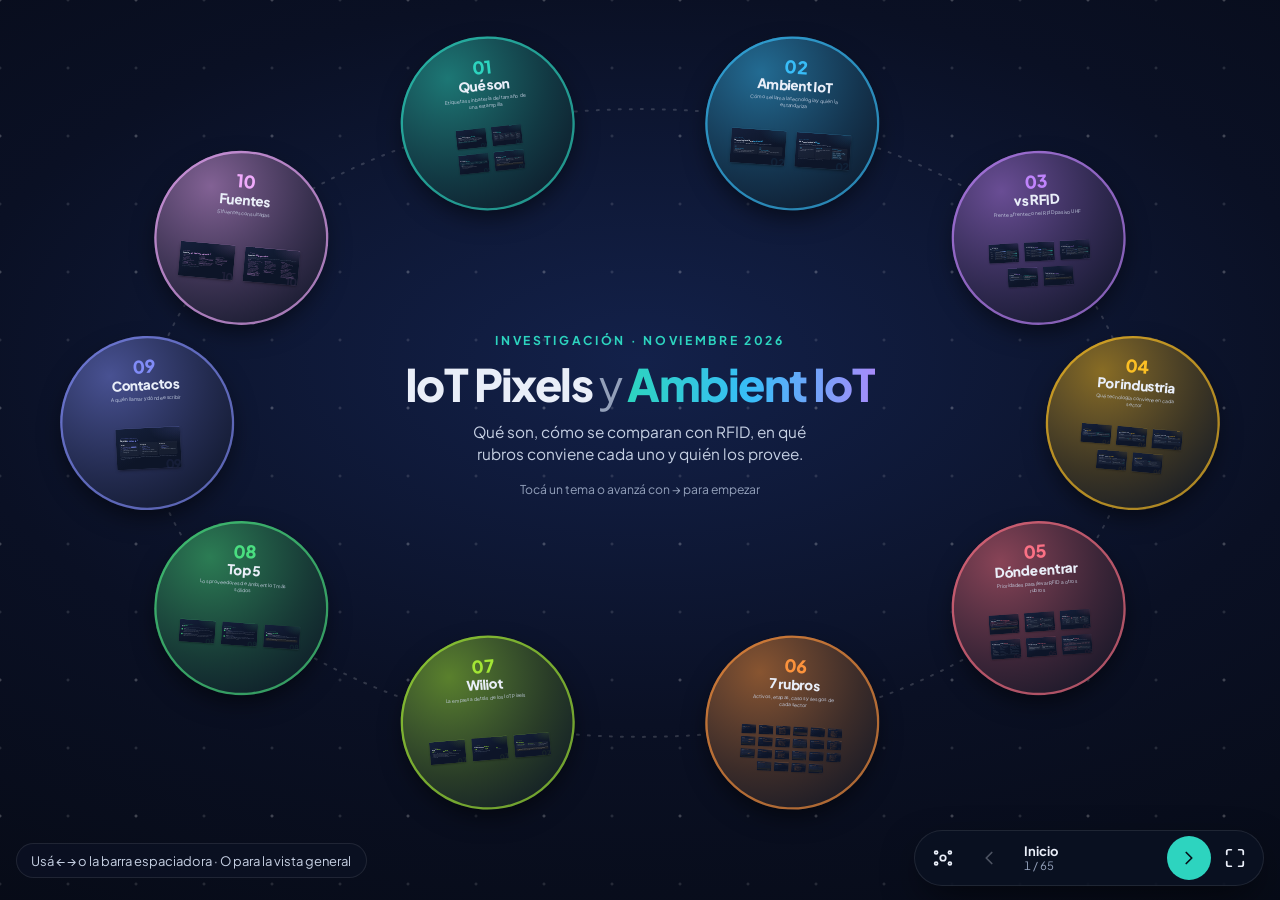
==== index.html @ c9adce84 "Agrega las etapas de seguimiento por activo de cada rubro Una diapositiva explica la idea de cadena " ====
<!doctype html>
<html lang="es">
<head>
<meta charset="utf-8">
<meta name="viewport" content="width=device-width, initial-scale=1, viewport-fit=cover">
<title>IoT Pixels y Ambient IoT</title>
<meta name="description" content="Presentación: qué son los IoT Pixels, comparación con RFID, oportunidades de RFID por rubro, proveedores de Ambient IoT y contactos.">
<meta name="theme-color" content="#070b16">
<link rel="preconnect" href="https://fonts.googleapis.com">
<link rel="preconnect" href="https://fonts.gstatic.com" crossorigin>
<link href="https://fonts.googleapis.com/css2?family=Plus+Jakarta+Sans:wght@400;500;600;700;800&display=swap" rel="stylesheet">
<style>
  :root {
    --bg: #070b16; --ink: #e9eef8; --soft: #c6d0e3; --muted: #93a0ba; --line: rgb(255 255 255 / .09);
    --card: #0d1528; --card2: #15203b;
    --rfid: #7aa7ff; --pixel: #2dd4bf; --mix: #fbbf24;
    --c: #2dd4bf;
    --pad: clamp(10px, 2.4vmin, 30px);
    --barH: 56px;
    --padB: calc(var(--pad) + var(--barH) + 12px + env(safe-area-inset-bottom));
  }
  .s1 { --c: #2dd4bf; } .s2 { --c: #38bdf8; } .s3 { --c: #c084fc; } .s4 { --c: #fbbf24; } .s5 { --c: #fb7185; }
  .s6 { --c: #fb923c; } .s7 { --c: #a3e635; } .s8 { --c: #4ade80; } .s9 { --c: #818cf8; } .s10 { --c: #f0abfc; }

  * { box-sizing: border-box; }
  html, body { margin: 0; height: 100%; overflow: hidden; -webkit-text-size-adjust: 100%; -webkit-tap-highlight-color: transparent; }
  body { color: var(--ink); background: radial-gradient(120% 90% at 50% 40%, #13214a 0%, #0a1024 45%, #05080f 100%) var(--bg);
    font-family: "Plus Jakarta Sans", system-ui, -apple-system, "Segoe UI", Roboto, sans-serif; }
  button { font: inherit; color: inherit; }
  a { color: var(--c); text-underline-offset: .18em; }
  strong { color: #fff; font-weight: 700; }

  /* ---------- Lienzo ---------- */
  #stage { position: fixed; inset: 0; overflow: hidden; touch-action: pan-y; }
  #grid { position: absolute; left: 50%; top: 50%; width: var(--G); height: var(--G); pointer-events: none;
    --a1: 0; --a2: .12; --a3: .12;
    background-image:
      radial-gradient(circle, rgb(255 255 255 / var(--a1)) 1.2px, transparent 1.8px),
      radial-gradient(circle, rgb(255 255 255 / var(--a2)) 1.2px, transparent 1.8px),
      radial-gradient(circle, rgb(255 255 255 / var(--a3)) 1.2px, transparent 1.8px); }
  #world { position: absolute; left: 0; top: 0; width: 0; height: 0; transform-origin: 0 0; }
  .frame { position: absolute; left: 0; top: 0; width: var(--W); height: var(--H); transform-origin: 50% 50%; }

  /* ---------- Vista general ---------- */
  .ov { pointer-events: none; }
  .route { position: absolute; inset: 0; width: 100%; height: 100%; overflow: visible; }
  .route path { fill: none; stroke: rgb(255 255 255 / .16); stroke-width: 2; stroke-dasharray: 2 9; stroke-linecap: round; }
  .ov-title { position: absolute; left: 50%; top: 46%; transform: translate(-50%, -50%); width: min(50vw, 860px); text-align: center; }
  .eyebrow { margin: 0; font-size: clamp(11px, .95vw, 15px); font-weight: 700; letter-spacing: .22em; text-transform: uppercase; color: var(--pixel); }
  .ov h1 { margin: .28em 0 .32em; font-size: clamp(30px, 3.5vw, 78px); line-height: 1.02; letter-spacing: -.035em; font-weight: 800; text-wrap: balance; }
  .ov h1 .y { font-weight: 400; color: var(--muted); }
  .ov h1 .g { background: linear-gradient(90deg, #2dd4bf, #38bdf8 50%, #a78bfa); -webkit-background-clip: text; background-clip: text; color: transparent; }
  .ov-sub { margin: 0 auto; max-width: 32em; font-size: clamp(14px, 1.2vw, 22px); line-height: 1.45; color: var(--soft); text-wrap: balance; }
  .ov-hint { margin: 1.3em 0 0; font-size: clamp(12px, .95vw, 16px); color: var(--muted); }
  .ov-hint.end { display: none; font-size: clamp(20px, 2.1vw, 38px); font-weight: 800; color: #fff; }
  body.at-end .ov-hint.start { display: none; }
  body.at-end .ov-hint.end { display: block; }
  .portrait .ov-title { top: calc(env(safe-area-inset-top) + 4.5vh); transform: translateX(-50%); width: calc(100% - 36px); }
  .portrait .ov h1 { font-size: clamp(30px, 9.6vw, 52px); }
  .portrait .ov-sub { font-size: clamp(13.5px, 3.7vw, 18px); }
  .portrait .ov-hint.start { display: none; }

  /* ---------- Círculos de sección ---------- */
  .sec { pointer-events: none; }
  .circle { pointer-events: auto; position: absolute; left: 50%; top: 50%; width: var(--D); height: var(--D); transform: translate(-50%, -50%);
    border: 0; border-radius: 50%; padding: 11cqmin 10cqmin 0; cursor: zoom-in; container-type: size;
    display: flex; flex-direction: column; align-items: center; text-align: center;
    background: radial-gradient(circle at 30% 22%, color-mix(in srgb, var(--c) 52%, #0b1224) 0%, color-mix(in srgb, var(--c) 20%, #0b1224) 55%, #0a1122 100%);
    box-shadow: inset 0 0 0 1.2cqmin color-mix(in srgb, var(--c) 65%, transparent), 0 5cqmin 14cqmin -3cqmin rgb(0 0 0 / .65);
    transition: filter .25s; }
  .circle:hover { filter: brightness(1.15); }
  .circle:focus-visible { outline: 1cqmin solid #fff; outline-offset: 1.5cqmin; }
  .sec.active .circle { cursor: default; filter: none; }
  .c-num { display: block; font-size: 13cqmin; font-weight: 800; line-height: 1; color: var(--c); }
  .c-title { display: block; margin-top: 2cqmin; font-size: 10cqmin; font-weight: 800; line-height: 1.05; letter-spacing: -.03em; }
  .c-sub { display: block; margin-top: 2.5cqmin; max-width: 66cqmin; font-size: 3.6cqmin; line-height: 1.35; color: var(--soft); }

  /* ---------- Diapositivas ---------- */
  .slide:not(.active) { cursor: zoom-in; }
  .card { position: absolute; inset: var(--pad) var(--pad) var(--padB); overflow: hidden;
    border-radius: clamp(18px, 2.6vmin, 34px); border: 1px solid var(--line);
    background:
      radial-gradient(70% 60% at 100% 0%, color-mix(in srgb, var(--c) 16%, transparent), transparent 70%),
      linear-gradient(155deg, var(--card2), var(--card) 60%);
    box-shadow: 0 30px 70px -30px rgb(0 0 0 / .75); }
  .card::before { content: ""; position: absolute; inset: 0 0 auto; height: 5px; background: var(--c); z-index: 2; }
  .card::after { content: attr(data-n); position: absolute; right: .04em; bottom: -.2em; z-index: 0; pointer-events: none;
    font-size: clamp(120px, 28vmin, 380px); font-weight: 800; line-height: 1; letter-spacing: -.05em; color: var(--c); opacity: .07; }
  .scroll { position: absolute; inset: 0; z-index: 1; overflow: hidden auto; overscroll-behavior: contain; display: flex; flex-direction: column;
    padding: clamp(24px, 5.2vmin, 68px) clamp(18px, 5.5vw, 90px);
    font-size: clamp(15px, calc(.55vw + .8vh + 4px), 24px); line-height: 1.5;
    scrollbar-width: thin; scrollbar-color: rgb(255 255 255 / .2) transparent; }
  .slide:not(.active) .scroll { overflow: hidden; }
  .in { margin: auto 0; width: 100%; max-width: 1280px; align-self: center; }
  .more { position: absolute; left: 50%; bottom: 14px; z-index: 3; transform: translate(-50%, 6px); pointer-events: none;
    padding: .5em 1em; border-radius: 999px; font-size: 12.5px; font-weight: 700; color: #071019; background: var(--c);
    box-shadow: 0 6px 20px rgb(0 0 0 / .5); opacity: 0; transition: opacity .3s, transform .3s; }
  .card.has-more .more { opacity: 1; transform: translate(-50%, 0); }

  .kicker { display: flex; align-items: center; gap: .6em; margin: 0 0 .8em; font-size: .76em; font-weight: 700; letter-spacing: .14em; text-transform: uppercase; color: var(--c); }
  .kicker::before { content: ""; width: 1.8em; height: 2px; background: currentColor; }
  h2 { margin: 0 0 .55em; font-size: clamp(26px, calc(1.9vw + 1.9vh), 64px); line-height: 1.08; letter-spacing: -.025em; font-weight: 800; text-wrap: balance; }
  h2 em { font-style: normal; color: var(--c); }
  h3 { margin: 0 0 .35em; font-size: 1.08em; line-height: 1.25; }
  p { margin: 0 0 .8em; }
  .lead { max-width: 44em; margin-bottom: 1.1em; font-size: 1.2em; line-height: 1.45; color: var(--soft); }
  .muted { color: var(--muted); font-size: .86em; }
  .gap { margin-top: 1.2em; }

  .chips { display: flex; flex-wrap: wrap; gap: .5em; margin: .4em 0 0; padding: 0; list-style: none; }
  .chips li { padding: .42em .95em; border-radius: 999px; font-size: .88em; font-weight: 600;
    background: color-mix(in srgb, var(--c) 13%, transparent); border: 1px solid color-mix(in srgb, var(--c) 35%, transparent); }

  .grid { display: grid; grid-template-columns: repeat(var(--cols, 2), minmax(0, 1fr)); gap: clamp(10px, 1.6vmin, 22px); }
  .box { padding: clamp(14px, 2.2vmin, 28px); border-radius: clamp(12px, 1.6vmin, 20px); background: rgb(255 255 255 / .04); border: 1px solid var(--line); }
  .box h3 { color: var(--c); }
  .box p:last-child, .box ul:last-child { margin-bottom: 0; }
  .ico { width: 1.25em; height: 1.25em; fill: none; stroke: currentColor; stroke-width: 1.9; stroke-linecap: round; stroke-linejoin: round; flex: none; }
  .badge { display: grid; place-items: center; width: 2.5em; height: 2.5em; margin-bottom: .7em; border-radius: .8em; color: var(--c);
    background: color-mix(in srgb, var(--c) 15%, transparent); }

  ul.list { margin: .3em 0 0; padding: 0; list-style: none; }
  ul.list li { position: relative; padding-left: 1.4em; margin: .45em 0; }
  ul.list li::before { content: ""; position: absolute; left: .2em; top: .62em; width: .45em; height: .45em; border-radius: 50%; background: var(--c); }
  ul.check li::before { content: "✓"; width: auto; height: auto; top: 0; left: 0; background: none; color: var(--c); font-weight: 800; }

  .note { margin: 1.1em 0 0; padding: .85em 1.1em; border-radius: .7em; font-size: .92em; border-left: 4px solid var(--mix); background: rgb(251 191 36 / .08); }
  .note b { color: var(--mix); }

  /* Flujo de funcionamiento */
  .flow { display: grid; grid-template-columns: repeat(5, minmax(0, 1fr)); gap: 1.1em; margin: .6em 0 0; padding: 0; list-style: none; }
  .flow li { position: relative; padding: 1.1em 1em; border-radius: 1em; background: rgb(255 255 255 / .04); border: 1px solid var(--line); font-size: .92em; }
  .flow li:not(:last-child)::after { content: "→"; position: absolute; right: -1em; top: 1.55em; width: 1em; text-align: center; color: var(--c); font-weight: 800; }
  .flow .step { display: block; font-size: .72em; font-weight: 800; letter-spacing: .12em; color: var(--muted); margin-bottom: .2em; }
  .flow h3 { color: #fff; }
  .flow p { margin: 0; color: var(--soft); }

  /* Mosaico de sensores */
  .tiles { display: grid; grid-template-columns: repeat(6, minmax(0, 1fr)); gap: .8em; margin: .4em 0 0; padding: 0; list-style: none; }
  .tiles li { display: flex; flex-direction: column; align-items: center; gap: .55em; padding: 1em .4em; border-radius: 1em; text-align: center; font-weight: 600; font-size: .9em;
    background: color-mix(in srgb, var(--c) 8%, transparent); border: 1px solid color-mix(in srgb, var(--c) 22%, transparent); }
  .tiles .ico { width: 1.9em; height: 1.9em; color: var(--c); }

  /* Comparación RFID vs Pixel */
  .cmp { display: grid; gap: .55em; }
  .cmp .row { display: grid; grid-template-columns: minmax(8em, .75fr) 2fr 2fr; gap: .55em; }
  .cmp .row > div { padding: .75em 1em; border-radius: .7em; background: rgb(255 255 255 / .04); }
  .cmp .a { box-shadow: inset 3px 0 0 var(--rfid); }
  .cmp .b { box-shadow: inset 3px 0 0 var(--pixel); }
  .cmp .lbl { background: transparent !important; padding-left: 0 !important; font-weight: 700; color: #fff; }
  .cmp .hd > div { padding-block: .3em; background: transparent; box-shadow: none; font-size: .8em; font-weight: 800; letter-spacing: .1em; text-transform: uppercase; }
  .cmp .hd .a { color: var(--rfid); } .cmp .hd .b { color: var(--pixel); }

  /* Dos preguntas */
  .vs { display: grid; grid-template-columns: 1fr auto 1fr; gap: 1.2em; align-items: stretch; margin: .4em 0 1.2em; }
  .vs .box { display: flex; flex-direction: column; justify-content: center; }
  .vs .who { font-size: .78em; font-weight: 800; letter-spacing: .12em; text-transform: uppercase; margin-bottom: .5em; }
  .vs .q { margin: 0; font-size: clamp(20px, calc(1.1vw + 1.3vh), 40px); line-height: 1.2; font-weight: 700; color: #fff; }
  .vs .sep { align-self: center; font-weight: 800; color: var(--muted); }
  .vs .rf { border-color: rgb(122 167 255 / .35); } .vs .rf .who { color: var(--rfid); }
  .vs .px { border-color: rgb(45 212 191 / .35); } .vs .px .who { color: var(--pixel); }

  /* Etiquetas de tecnología */
  .tag { display: inline-block; padding: .2em .7em; border-radius: 999px; font-size: .76em; font-weight: 700; white-space: nowrap; }
  .t-rfid { background: rgb(122 167 255 / .16); color: var(--rfid); }
  .t-pixel { background: rgb(45 212 191 / .16); color: var(--pixel); }
  .t-mix { background: rgb(251 191 36 / .15); color: var(--mix); }
  .ind .box header { display: flex; flex-wrap: wrap; align-items: center; justify-content: space-between; gap: .4em .8em; margin-bottom: .45em; }
  .ind .box h3 { margin: 0; color: #fff; }
  .ind .box p { margin: 0; color: var(--soft); font-size: .94em; }
  .rule .box { border-width: 2px; }
  .rule .big { margin: .2em 0 0; font-size: 1.3em; line-height: 1.35; font-weight: 600; color: #fff; }
  .rule .rf { border-color: rgb(122 167 255 / .4); } .rule .px { border-color: rgb(45 212 191 / .4); }

  /* Cifras */
  .stats { display: grid; grid-template-columns: repeat(3, minmax(0, 1fr)); gap: clamp(10px, 1.6vmin, 22px); margin: .2em 0 1.2em; }
  .stat b { display: block; font-size: clamp(30px, calc(1.6vw + 2vh), 72px); line-height: 1; font-weight: 800; letter-spacing: -.03em; color: var(--c); }
  .stat span { display: block; margin-top: .45em; font-size: .9em; color: var(--soft); }

  /* Ranking */
  .rank { display: flex; gap: 1.1em; align-items: flex-start; padding: 1.1em 0; border-top: 1px solid var(--line); }
  .rank:first-of-type { border-top: 0; padding-top: .2em; }
  .num { flex: none; display: grid; place-items: center; width: 2.3em; height: 2.3em; border-radius: 50%; font-size: 1.25em; font-weight: 800; color: #0a0f1e; background: var(--c); }
  .rank h3 { font-size: 1.25em; margin-bottom: .3em; }
  .rank h3 small { font-size: .7em; font-weight: 500; color: var(--muted); }
  .rank p { margin: 0; color: var(--soft); }
  .rank .of { display: block; margin-top: .45em; color: var(--ink); }

  /* Contactos */
  .contact h3 { font-size: 1.35em; color: #fff; }
  .contact ul { margin: .6em 0 0; padding: 0; list-style: none; }
  .contact li { display: flex; gap: .65em; align-items: flex-start; margin: .5em 0; font-size: .93em; overflow-wrap: anywhere; }
  .contact .ico { margin-top: .15em; color: var(--c); }
  .pill { display: inline-block; margin-left: .3em; padding: .05em .55em; border-radius: 999px; font-size: .75em; font-weight: 700; color: #0a0f1e; background: var(--c); }

  /* Tablas de activos (en celular se vuelven tarjetas) */
  .tbl { font-size: .9em; }
  .tbl .row { display: grid; grid-template-columns: minmax(0, 1fr) minmax(0, 1.35fr) minmax(0, 1.35fr); gap: 1.2em; padding: .55em 0; border-bottom: 1px solid var(--line); }
  .tbl .row > div:first-child { font-weight: 700; color: #fff; }
  .tbl .row > div:not(:first-child) { color: var(--soft); }
  .tbl .hd { padding-top: 0; border-bottom: 2px solid color-mix(in srgb, var(--c) 55%, transparent); }
  .tbl .hd > div { font-size: .78em; font-weight: 800; letter-spacing: .1em; text-transform: uppercase; color: var(--c) !important; }

  /* Etapas de seguimiento: cadena de lecturas por activo */
  .stages { font-size: .88em; }
  .st { display: grid; grid-template-columns: minmax(8em, .85fr) 3fr minmax(10em, 1.25fr); gap: .4em 1.4em; align-items: center; padding: .5em 0; border-bottom: 1px solid var(--line); }
  .st h3 { margin: 0; font-size: 1em; color: #fff; }
  .st.hd { padding-top: 0; border-bottom: 2px solid color-mix(in srgb, var(--c) 55%, transparent); }
  .st.hd > div { font-size: .78em; font-weight: 800; letter-spacing: .1em; text-transform: uppercase; color: var(--c); }
  .chain { display: flex; flex-wrap: wrap; align-items: center; gap: .35em 1.35em; margin: 0; padding: 0; list-style: none; }
  .chain li { position: relative; padding: .18em .65em; border-radius: 999px; font-size: .9em; white-space: nowrap;
    background: color-mix(in srgb, var(--c) 12%, transparent); border: 1px solid color-mix(in srgb, var(--c) 30%, transparent); }
  .chain li + li::before { content: "→"; position: absolute; left: -1.15em; color: var(--c); font-weight: 800; }
  .chain.big { font-size: 1.1em; margin: .3em 0 0; }
  .alert { display: flex; gap: .5em; align-items: flex-start; margin: 0; color: var(--soft); }
  .alert .ico { width: 1.1em; height: 1.1em; margin-top: .15em; color: var(--mix); }
  .box .alert { margin-top: .8em; }

  /* Prioridades, casos y preguntas */
  .k { display: block; margin-bottom: .3em; font-size: .72em; font-weight: 800; letter-spacing: .12em; text-transform: uppercase; color: var(--c); }
  .prio header { display: flex; align-items: center; gap: .7em; margin-bottom: .7em; }
  .prio .num { width: 1.9em; height: 1.9em; font-size: 1em; }
  .prio h3 { margin: 0; font-size: 1.15em; color: #fff; }
  .prio dl { display: grid; grid-template-columns: auto 1fr; gap: .4em .9em; margin: 0; font-size: .9em; }
  .prio dt { font-weight: 600; color: var(--muted); }
  .prio dd { margin: 0; }
  .case h3 { margin-bottom: .1em; }
  .case h3 a { color: #fff; text-decoration-color: var(--c); }
  .case .loc { display: block; margin-bottom: .45em; font-size: .78em; color: var(--muted); }
  .case p { font-size: .92em; color: var(--soft); }
  .box.hl { border-color: color-mix(in srgb, var(--c) 50%, transparent); background: color-mix(in srgb, var(--c) 8%, transparent); }
  .qs .qn { display: block; font-size: 2.6em; font-weight: 800; line-height: 1; color: var(--c); }
  .qs .q { margin: .35em 0 .5em; font-size: 1.3em; font-weight: 700; line-height: 1.3; color: #fff; }
  .qs p:last-child { color: var(--soft); }

  /* Fuentes */
  .sources { columns: 3 15em; column-gap: 2.2em; margin: .2em 0 0; padding-left: 1.3em; font-size: .82em; }
  .sources li { break-inside: avoid; margin: 0 0 .45em; overflow-wrap: anywhere; }
  .srcgroups { columns: 3 15em; column-gap: 2.2em; font-size: .82em; }
  .srcgroups section { break-inside: avoid; margin-bottom: 1em; }
  .srcgroups h3 { margin: 0 0 .3em; font-size: 1em; color: var(--c); }
  .srcgroups ul { margin: 0; padding-left: 1.2em; }
  .srcgroups li { margin: 0 0 .35em; overflow-wrap: anywhere; }

  /* ---------- Barra de control ---------- */
  .progress { position: fixed; left: 0; top: 0; z-index: 6; width: 100%; height: 3px; pointer-events: none; }
  .progress i { display: block; height: 100%; width: var(--p, 0%); background: var(--c); transition: width .6s, background-color .6s; }
  .bar { position: fixed; z-index: 6; right: max(16px, env(safe-area-inset-right)); bottom: calc(14px + env(safe-area-inset-bottom));
    display: flex; align-items: center; gap: 2px; height: var(--barH); padding: 6px; border-radius: 999px;
    background: rgb(11 17 34 / .9); border: 1px solid var(--line); box-shadow: 0 14px 40px -10px rgb(0 0 0 / .7); }
  .bar button { display: grid; place-items: center; width: 44px; height: 44px; padding: 0; border: 0; border-radius: 50%; background: transparent; cursor: pointer; transition: background-color .2s, opacity .2s; }
  .bar button[hidden] { display: none; }
  .bar button:hover:not(:disabled) { background: rgb(255 255 255 / .08); }
  .bar button:focus-visible { outline: 2px solid var(--c); outline-offset: 1px; }
  .bar button:disabled { opacity: .3; cursor: default; }
  .bar #next { background: var(--c); color: #071019; transition: background-color .6s; }
  .bar #next:hover:not(:disabled) { filter: brightness(1.1); background: var(--c); }
  body.peek #ovBtn { background: rgb(255 255 255 / .14); }
  .bar .ico { width: 22px; height: 22px; }
  .where { display: flex; flex-direction: column; justify-content: center; min-width: 9.5em; max-width: 17em; padding: 0 .7em; line-height: 1.25; }
  #secName { font-size: 13px; font-weight: 700; white-space: nowrap; overflow: hidden; text-overflow: ellipsis; }
  #count { font-size: 11.5px; color: var(--muted); font-variant-numeric: tabular-nums; }
  .toast { position: fixed; z-index: 7; left: max(16px, env(safe-area-inset-left)); bottom: calc(22px + env(safe-area-inset-bottom)); max-width: calc(100% - 32px);
    padding: .65em 1.1em; border-radius: 999px; border: 1px solid var(--line); background: rgb(11 17 34 / .92);
    font-size: 13px; color: var(--soft); text-align: center; transition: opacity .6s; pointer-events: none; }
  .toast.hide { opacity: 0; }
  noscript { position: fixed; inset: auto 16px 16px; z-index: 9; padding: 1em; border-radius: 12px; background: #fbbf24; color: #111; }

  /* ---------- Celular ---------- */
  @media (max-width: 760px) {
    :root { --barH: 54px; }
    .bar { left: max(10px, env(safe-area-inset-left)); right: max(10px, env(safe-area-inset-right)); bottom: calc(10px + env(safe-area-inset-bottom)); }
    .where { flex: 1; min-width: 0; max-width: none; }
    .toast { left: 50%; transform: translateX(-50%); width: max-content; top: calc(12px + env(safe-area-inset-top)); bottom: auto; border-radius: 14px; }
    .scroll { line-height: 1.45; }
    .grid, .stats { --cols: 1; grid-template-columns: 1fr; }
    .stats { gap: 10px; }
    .stat { display: flex; align-items: baseline; gap: .7em; }
    .stat b { font-size: 2em; min-width: 3.2em; }
    .stat span { margin: 0; }
    .flow { grid-template-columns: 1fr; gap: .9em; }
    .flow li { display: grid; grid-template-columns: auto 1fr; column-gap: .9em; padding: .8em .9em; }
    .flow li .badge { grid-row: span 3; margin: 0; }
    .flow li:not(:last-child)::after { content: "↓"; right: auto; left: 1.75em; top: auto; bottom: -1.2em; }
    .tiles { grid-template-columns: repeat(3, minmax(0, 1fr)); gap: .55em; }
    .tiles li { padding: .75em .3em; font-size: .82em; }
    .cmp .row { grid-template-columns: 1fr 1fr; gap: .4em; }
    .cmp .lbl { grid-column: 1 / -1; padding: .6em 0 0 !important; }
    .cmp .hd .lbl { display: none; }
    .cmp .row > div { padding: .6em .7em; font-size: .9em; }
    .cmp .hd > div { padding-block: 0; font-size: .72em; }
    .vs { grid-template-columns: 1fr; gap: .6em; }
    .vs .sep { justify-self: center; }
    .rank { gap: .8em; }
    .num { font-size: 1.05em; }
    .tbl .hd { display: none; }
    .tbl .row { display: block; margin-bottom: .5em; padding: .7em .85em; border: 1px solid var(--line); border-radius: .7em; background: rgb(255 255 255 / .03); }
    .tbl .row > div + div { margin-top: .35em; }
    .tbl .row > div[data-l]:not(:first-child)::before { content: attr(data-l); display: block; font-size: .72em; font-weight: 700; letter-spacing: .06em; text-transform: uppercase; color: var(--muted); }
    .st.hd { display: none; }
    .st { grid-template-columns: 1fr; gap: .55em; margin-bottom: .5em; padding: .75em .85em; border: 1px solid var(--line); border-radius: .7em; background: rgb(255 255 255 / .03); }
    .chain li { white-space: normal; }
    .prio dl { grid-template-columns: 1fr; gap: 0; }
    .prio dt { margin-top: .45em; font-size: .75em; letter-spacing: .06em; text-transform: uppercase; }
    .card::after { font-size: 42vmin; }
  }
  @media (prefers-reduced-motion: reduce) { * { transition: none !important; } }
</style>
</head>
<body>

<svg width="0" height="0" style="position:absolute" aria-hidden="true">
  <symbol id="i-zap" viewBox="0 0 24 24"><path d="M13 2 3 14h9l-1 8 10-12h-9l1-8z"/></symbol>
  <symbol id="i-chip" viewBox="0 0 24 24"><rect x="5" y="5" width="14" height="14" rx="2"/><rect x="9" y="9" width="6" height="6"/><path d="M9 1v4M15 1v4M9 19v4M15 19v4M1 9h4M1 15h4M19 9h4M19 15h4"/></symbol>
  <symbol id="i-bt" viewBox="0 0 24 24"><path d="m6.5 6.5 11 11L12 23V1l5.5 5.5-11 11"/></symbol>
  <symbol id="i-gw" viewBox="0 0 24 24"><rect x="2" y="14" width="20" height="7" rx="2"/><path d="M6 17.5h.01M10 17.5h.01M12 14V9"/><path d="M8.5 7.5a5 5 0 0 1 7 0M6 5a8.5 8.5 0 0 1 12 0"/></symbol>
  <symbol id="i-cloud" viewBox="0 0 24 24"><path d="M18 10h-1.26A8 8 0 1 0 9 20h9a5 5 0 0 0 0-10z"/></symbol>
  <symbol id="i-temp" viewBox="0 0 24 24"><path d="M14 14.76V3.5a2.5 2.5 0 0 0-5 0v11.26a4.5 4.5 0 1 0 5 0z"/></symbol>
  <symbol id="i-fill" viewBox="0 0 24 24"><rect x="5" y="3" width="14" height="18" rx="2"/><path d="M5 12h14M5 16h14"/></symbol>
  <symbol id="i-move" viewBox="0 0 24 24"><path d="M22 12h-4l-3 9L9 3l-3 9H2"/></symbol>
  <symbol id="i-pin" viewBox="0 0 24 24"><path d="M21 10c0 7-9 13-9 13s-9-6-9-13a9 9 0 0 1 18 0z"/><circle cx="12" cy="10" r="3"/></symbol>
  <symbol id="i-drop" viewBox="0 0 24 24"><path d="M12 2.7 17.7 8.4a8 8 0 1 1-11.3 0z"/></symbol>
  <symbol id="i-near" viewBox="0 0 24 24"><circle cx="12" cy="12" r="2"/><path d="M16.2 7.8a6 6 0 0 1 0 8.5M7.8 16.2a6 6 0 0 1 0-8.5M19.1 4.9a10 10 0 0 1 0 14.2M4.9 19.1a10 10 0 0 1 0-14.2"/></symbol>
  <symbol id="i-net" viewBox="0 0 24 24"><circle cx="12" cy="12" r="10"/><path d="M2 12h20M12 2a15 15 0 0 1 4 10 15 15 0 0 1-4 10 15 15 0 0 1-4-10 15 15 0 0 1 4-10z"/></symbol>
  <symbol id="i-phone" viewBox="0 0 24 24"><path d="M22 16.9v3a2 2 0 0 1-2.2 2 19.8 19.8 0 0 1-8.6-3.1 19.5 19.5 0 0 1-6-6A19.8 19.8 0 0 1 2.1 4.2 2 2 0 0 1 4.1 2h3a2 2 0 0 1 2 1.7c.1.9.4 1.8.7 2.7a2 2 0 0 1-.5 2.1L8 9.8a16 16 0 0 0 6 6l1.3-1.3a2 2 0 0 1 2.1-.4c.9.3 1.8.6 2.7.7a2 2 0 0 1 1.7 2z"/></symbol>
  <symbol id="i-mail" viewBox="0 0 24 24"><rect x="2" y="4" width="20" height="16" rx="2"/><path d="m22 6-10 7L2 6"/></symbol>
  <symbol id="i-left" viewBox="0 0 24 24"><path d="m15 18-6-6 6-6"/></symbol>
  <symbol id="i-right" viewBox="0 0 24 24"><path d="m9 18 6-6-6-6"/></symbol>
  <symbol id="i-ov" viewBox="0 0 24 24"><circle cx="12" cy="12" r="3"/><circle cx="4.5" cy="6" r="1.6"/><circle cx="19.5" cy="6" r="1.6"/><circle cx="4.5" cy="18" r="1.6"/><circle cx="19.5" cy="18" r="1.6"/></symbol>
  <symbol id="i-alert" viewBox="0 0 24 24"><path d="M10.3 3.9 1.8 18a2 2 0 0 0 1.7 3h17a2 2 0 0 0 1.7-3L13.7 3.9a2 2 0 0 0-3.4 0z"/><path d="M12 9v4M12 17h.01"/></symbol>
  <symbol id="i-fs" viewBox="0 0 24 24"><path d="M8 3H5a2 2 0 0 0-2 2v3M21 8V5a2 2 0 0 0-2-2h-3M3 16v3a2 2 0 0 0 2 2h3M16 21h3a2 2 0 0 0 2-2v-3"/></symbol>
</svg>

<div class="progress"><i></i></div>

<main id="stage">
<div id="grid"></div>
<div id="world">

<!-- Vista general -->
<div class="frame ov" id="ov">
  <svg class="route" aria-hidden="true"><path id="route"/></svg>
  <div class="ov-title">
    <p class="eyebrow">Investigación · Noviembre 2026</p>
    <h1>IoT Pixels <span class="y">y</span> <span class="g">Ambient IoT</span></h1>
    <p class="ov-sub">Qué son, cómo se comparan con RFID, en qué rubros conviene cada uno y quién los provee.</p>
    <p class="ov-hint start">Tocá un tema o avanzá con → para empezar</p>
    <p class="ov-hint end">¡Gracias! · ¿Preguntas?</p>
  </div>
</div>

<!-- Círculos de cada sección -->
<div class="frame sec s1" data-sec="1" data-name="Qué son los IoT Pixels"><button class="circle" aria-label="Ir a la sección 1: Qué son los IoT Pixels"><span class="c-num">01</span><span class="c-title">Qué son</span><span class="c-sub">Etiquetas sin batería del tamaño de una estampilla</span></button></div>
<div class="frame sec s2" data-sec="2" data-name="La tecnología: Ambient IoT"><button class="circle" aria-label="Ir a la sección 2: La tecnología"><span class="c-num">02</span><span class="c-title">Ambient IoT</span><span class="c-sub">Cómo se llama la tecnología y quién la estandariza</span></button></div>
<div class="frame sec s3" data-sec="3" data-name="Comparación con RFID"><button class="circle" aria-label="Ir a la sección 3: Comparación con RFID"><span class="c-num">03</span><span class="c-title">vs RFID</span><span class="c-sub">Frente a frente con el RFID pasivo UHF</span></button></div>
<div class="frame sec s4" data-sec="4" data-name="Qué conviene por industria"><button class="circle" aria-label="Ir a la sección 4: Qué conviene por industria"><span class="c-num">04</span><span class="c-title">Por industria</span><span class="c-sub">Qué tecnología conviene en cada sector</span></button></div>
<div class="frame sec s5" data-sec="5" data-name="RFID por rubro: dónde entrar"><button class="circle" aria-label="Ir a la sección 5: RFID por rubro, dónde entrar"><span class="c-num">05</span><span class="c-title">Dónde entrar</span><span class="c-sub">Prioridades para llevar RFID a otros rubros</span></button></div>
<div class="frame sec s6" data-sec="6" data-name="RFID: 7 rubros en detalle"><button class="circle" aria-label="Ir a la sección 6: 7 rubros en detalle"><span class="c-num">06</span><span class="c-title">7 rubros</span><span class="c-sub">Activos, etapas, casos y riesgos de cada sector</span></button></div>
<div class="frame sec s7" data-sec="7" data-name="El proveedor: Wiliot"><button class="circle" aria-label="Ir a la sección 7: El proveedor, Wiliot"><span class="c-num">07</span><span class="c-title">Wiliot</span><span class="c-sub">La empresa detrás de los IoT Pixels</span></button></div>
<div class="frame sec s8" data-sec="8" data-name="Top 5 proveedores"><button class="circle" aria-label="Ir a la sección 8: Top 5 proveedores"><span class="c-num">08</span><span class="c-title">Top 5</span><span class="c-sub">Los proveedores de Ambient IoT más sólidos</span></button></div>
<div class="frame sec s9" data-sec="9" data-name="Contactos corporativos"><button class="circle" aria-label="Ir a la sección 9: Contactos corporativos"><span class="c-num">09</span><span class="c-title">Contactos</span><span class="c-sub">A quién llamar y dónde escribir</span></button></div>
<div class="frame sec s10" data-sec="10" data-name="Fuentes"><button class="circle" aria-label="Ir a la sección 10: Fuentes"><span class="c-num">10</span><span class="c-title">Fuentes</span><span class="c-sub">51 fuentes consultadas</span></button></div>

<!-- ===== 1. Qué son ===== -->
<article class="frame slide s1" data-sec="1"><div class="card" data-n="01"><div class="scroll"><div class="in">
  <p class="kicker">01 · Qué son los IoT Pixels</p>
  <h2>Pequeñas computadoras <em>sin batería</em></h2>
  <p class="lead">Los <strong>IoT Pixels</strong> son un producto de <strong>Wiliot</strong>, empresa israelí de "ambient IoT". Son etiquetas del tamaño de una estampilla que funcionan como pequeñas computadoras sin batería; se pegan o integran en productos, cajas o pallets para saber <strong>dónde están</strong> y <strong>en qué condiciones</strong>.</p>
  <ul class="chips">
    <li>Producto de Wiliot</li><li>Tamaño estampilla</li><li>Sin batería</li><li>En productos, cajas o pallets</li>
  </ul>
</div></div><span class="more">Deslizá para ver más ↓</span></div></article>

<article class="frame slide s1" data-sec="1"><div class="card" data-n="01"><div class="scroll"><div class="in">
  <p class="kicker">01 · Qué son los IoT Pixels</p>
  <h2>Cómo <em>funcionan</em></h2>
  <ol class="flow">
    <li><span class="badge"><svg class="ico"><use href="#i-zap"/></svg></span><span class="step">PASO 1</span><h3>Energía por radio</h3><p>Un <em>bridge</em> o <em>energizer</em> les transmite energía por ondas de radio, a distancia.</p></li>
    <li><span class="badge"><svg class="ico"><use href="#i-chip"/></svg></span><span class="step">PASO 2</span><h3>Cosecha</h3><p>El Pixel se alimenta cosechando las ondas de radio del ambiente: no usa batería.</p></li>
    <li><span class="badge"><svg class="ico"><use href="#i-bt"/></svg></span><span class="step">PASO 3</span><h3>Señal Bluetooth</h3><p>Transmite una señal Bluetooth estándar, tipo beacon.</p></li>
    <li><span class="badge"><svg class="ico"><use href="#i-gw"/></svg></span><span class="step">PASO 4</span><h3>Gateway</h3><p>Un gateway recibe la señal y la envía a la nube de Wiliot.</p></li>
    <li><span class="badge"><svg class="ico"><use href="#i-cloud"/></svg></span><span class="step">PASO 5</span><h3>Plataforma con IA</h3><p>La Wiliot Intelligence Platform convierte los datos en visibilidad continua e inteligencia operativa.</p></li>
  </ol>
</div></div><span class="more">Deslizá para ver más ↓</span></div></article>

<article class="frame slide s1" data-sec="1"><div class="card" data-n="01"><div class="scroll"><div class="in">
  <p class="kicker">01 · Qué son los IoT Pixels</p>
  <h2>Qué pueden <em>medir</em></h2>
  <ul class="tiles">
    <li><svg class="ico"><use href="#i-temp"/></svg>Temperatura</li>
    <li><svg class="ico"><use href="#i-fill"/></svg>Nivel de llenado</li>
    <li><svg class="ico"><use href="#i-move"/></svg>Movimiento</li>
    <li><svg class="ico"><use href="#i-pin"/></svg>Ubicación</li>
    <li><svg class="ico"><use href="#i-drop"/></svg>Humedad</li>
    <li><svg class="ico"><use href="#i-near"/></svg>Proximidad</li>
  </ul>
  <h3 class="gap">Ventajas</h3>
  <ul class="list check">
    <li><strong>Sin batería:</strong> ventajas en tamaño, costo y mantenimiento.</li>
    <li>Vida útil prácticamente ilimitada; se pueden <strong>embeber en los productos</strong>.</li>
    <li>Infraestructura de lectura mínima y de bajo costo.</li>
  </ul>
</div></div><span class="more">Deslizá para ver más ↓</span></div></article>

<article class="frame slide s1" data-sec="1"><div class="card" data-n="01"><div class="scroll"><div class="in">
  <p class="kicker">01 · Qué son los IoT Pixels</p>
  <h2>Variantes y <em>evolución</em></h2>
  <div class="grid" style="--cols:3">
    <div class="box"><h3>Battery-Free</h3><p>La principal. Tamaño estampilla, <strong>~10 m</strong> de alcance.</p></div>
    <div class="box"><h3>Battery-Assisted</h3><p>Tamaño tarjeta, con batería impresa. No necesita bridges y cuesta <strong>menos de US$2</strong>.</p></div>
    <div class="box"><h3>Gen3 · enero 2026</h3><p>Más alcance, <strong>dual band</strong> y menor costo.</p></div>
  </div>
  <p class="gap">Fabricantes de las etiquetas: <strong>Avery Dennison</strong>, <strong>Identiv</strong> y <strong>Tageos</strong>.</p>
  <div class="note"><b>Ojo:</b> "IoT Pixel" a veces se usa para otras cosas (como el PIXO Pixel, un display LED con ESP32). En contexto profesional casi siempre se refiere a Wiliot.</div>
</div></div><span class="more">Deslizá para ver más ↓</span></div></article>

<!-- ===== 2. Ambient IoT ===== -->
<article class="frame slide s2" data-sec="2"><div class="card" data-n="02"><div class="scroll"><div class="in">
  <p class="kicker">02 · La tecnología</p>
  <h2>La tecnología se llama <em>Ambient IoT</em></h2>
  <p class="lead">A-IoT, o "IoT ambiental". <strong>"IoT Pixel"</strong> es el nombre comercial del producto de Wiliot.</p>
  <div class="grid">
    <div class="box"><span class="badge"><svg class="ico"><use href="#i-zap"/></svg></span><h3>RF energy harvesting</h3><p>La etiqueta obtiene energía de las ondas de radio del entorno en lugar de usar batería ("battery-free").</p></div>
    <div class="box"><span class="badge"><svg class="ico"><use href="#i-bt"/></svg></span><h3>Bluetooth Low Energy</h3><p>Protocolo con el que transmite los datos a gateways, access points o celulares.</p></div>
  </div>
</div></div><span class="more">Deslizá para ver más ↓</span></div></article>

<article class="frame slide s2" data-sec="2"><div class="card" data-n="02"><div class="scroll"><div class="in">
  <p class="kicker">02 · La tecnología</p>
  <h2>No es exclusivo de <em>Wiliot</em></h2>
  <p class="lead">Ambient IoT se está estandarizando y ya tiene una alianza de industria.</p>
  <div class="grid" style="--cols:3">
    <div class="box"><h3>3GPP</h3><p>Dentro de 5G Advanced, reutilizando las redes móviles.</p></div>
    <div class="box"><h3>Bluetooth SIG</h3><p>El organismo que define el estándar Bluetooth.</p></div>
    <div class="box"><h3>Ambient IoT Alliance</h3><p>Fundada en 2025 por:</p>
      <ul class="chips"><li>Intel</li><li>Qualcomm</li><li>Infineon</li><li>PepsiCo</li><li>Atmosic</li><li>VusionGroup</li><li>Wiliot</li></ul></div>
  </div>
  <p class="muted gap">Tip de búsqueda: "Ambient IoT" es el término que más bibliografía devuelve.</p>
</div></div><span class="more">Deslizá para ver más ↓</span></div></article>

<!-- ===== 3. vs RFID ===== -->
<article class="frame slide s3" data-sec="3"><div class="card" data-n="03"><div class="scroll"><div class="in">
  <p class="kicker">03 · Comparación con RFID</p>
  <h2>Qué es cada una</h2>
  <p class="muted">Se compara con <strong>RFID pasivo UHF</strong>, el competidor directo en retail y logística.</p>
  <div class="cmp">
    <div class="row hd"><div class="lbl"></div><div class="a">RFID pasivo (UHF)</div><div class="b">IoT Pixel (Wiliot)</div></div>
    <div class="row"><div class="lbl">Qué es</div><div class="a">Etiqueta con chip y antena que devuelve un ID cuando un lector la "ilumina"</div><div class="b">Etiqueta con chip, sensores y antena que transmite datos por Bluetooth</div></div>
    <div class="row"><div class="lbl">Energía</div><div class="a">La del lector, solo durante la lectura</div><div class="b">Cosecha ondas de radio del entorno; versión con batería opcional</div></div>
    <div class="row"><div class="lbl">Protocolo</div><div class="a">EPC Gen2 / ISO 18000-63 (~860–960 MHz)</div><div class="b">Bluetooth Low Energy (2,4 GHz)</div></div>
    <div class="row"><div class="lbl">Datos</div><div class="a">Principalmente un identificador</div><div class="b">ID + sensado: temperatura, ubicación, movimiento, humedad, nivel</div></div>
  </div>
</div></div><span class="more">Deslizá para ver más ↓</span></div></article>

<article class="frame slide s3" data-sec="3"><div class="card" data-n="03"><div class="scroll"><div class="in">
  <p class="kicker">03 · Comparación con RFID</p>
  <h2>Lectura, alcance y <em>costos</em></h2>
  <div class="cmp">
    <div class="row hd"><div class="lbl"></div><div class="a">RFID pasivo (UHF)</div><div class="b">IoT Pixel (Wiliot)</div></div>
    <div class="row"><div class="lbl">Modo de lectura</div><div class="a">Por eventos: portal o escaneo</div><div class="b">Continuo, sin escanear</div></div>
    <div class="row"><div class="lbl">Alcance</div><div class="a">Pocos metros hasta ~10 m</div><div class="b">~10 m</div></div>
    <div class="row"><div class="lbl">Costo etiqueta</div><div class="a">US$0,08–0,30</div><div class="b">Desde ~US$0,10 en alto volumen; con batería US$1–2</div></div>
    <div class="row"><div class="lbl">Infraestructura</div><div class="a">Lectores dedicados: ~US$1.000 de mano, ~US$10.000 fijos</div><div class="b">Bridges/gateways BLE de menos de US$50 o equipos existentes</div></div>
  </div>
</div></div><span class="more">Deslizá para ver más ↓</span></div></article>

<article class="frame slide s3" data-sec="3"><div class="card" data-n="03"><div class="scroll"><div class="in">
  <p class="kicker">03 · Comparación con RFID</p>
  <h2>Escala, madurez y <em>entorno</em></h2>
  <div class="cmp">
    <div class="row hd"><div class="lbl"></div><div class="a">RFID pasivo (UHF)</div><div class="b">IoT Pixel (Wiliot)</div></div>
    <div class="row"><div class="lbl">Lectura masiva</div><div class="a">Su fuerte: miles de tags por minuto</div><div class="b">Más lenta; pensada para monitoreo continuo</div></div>
    <div class="row"><div class="lbl">Madurez</div><div class="a">~30 años, estándares globales</div><div class="b">Tecnología joven, mayormente un solo proveedor</div></div>
    <div class="row"><div class="lbl">Metal y líquidos</div><div class="a">Mal desempeño: el metal refleja la señal y los líquidos la absorben. Existen etiquetas especiales "on-metal", más caras y voluminosas</div><div class="b">Mal desempeño por la misma razón; funcionan mejor sobre cartón o papel</div></div>
  </div>
</div></div><span class="more">Deslizá para ver más ↓</span></div></article>

<article class="frame slide s3" data-sec="3"><div class="card" data-n="03"><div class="scroll"><div class="in">
  <p class="kicker">03 · Comparación con RFID</p>
  <h2>La diferencia <em>de fondo</em></h2>
  <div class="vs">
    <div class="box rf"><span class="who">RFID responde</span><p class="q">"¿Pasó este objeto por acá?"</p></div>
    <span class="sep">vs</span>
    <div class="box px"><span class="who">IoT Pixel responde</span><p class="q">"¿Dónde está este objeto ahora y en qué condiciones?"</p></div>
  </div>
  <p class="lead">Las etiquetas cuestan parecido; la diferencia está en el <strong>costo total del sistema</strong> (infraestructura).</p>
</div></div><span class="more">Deslizá para ver más ↓</span></div></article>

<article class="frame slide s3" data-sec="3"><div class="card" data-n="03"><div class="scroll"><div class="in">
  <p class="kicker">03 · Comparación con RFID</p>
  <h2>Limitaciones de los <em>IoT Pixels</em></h2>
  <ul class="list">
    <li>Funcionan mejor sobre cartón o papel; metal y líquidos son un desafío (igual que para RFID).</li>
    <li>Dependencia de la nube y plataforma de Wiliot (riesgo de <strong>lock-in</strong>).</li>
    <li>Ecosistema mucho más chico que el de RFID.</li>
  </ul>
  <div class="note"><b>Tendencia:</b> más que reemplazarse, se espera que convivan. Wiliot ya ofrece etiquetas "dual band" y Avery Dennison, gigante del RFID, invirtió US$75 millones más en Wiliot en 2026.</div>
</div></div><span class="more">Deslizá para ver más ↓</span></div></article>

<!-- ===== 4. Por industria ===== -->
<article class="frame slide s4" data-sec="4"><div class="card" data-n="04"><div class="scroll"><div class="in">
  <p class="kicker">04 · Qué conviene por industria</p>
  <h2>La regla <em>general</em></h2>
  <div class="grid rule">
    <div class="box rf"><span class="tag t-rfid">RFID</span><p class="big">para identificar muchos objetos rápido en puntos de paso.</p></div>
    <div class="box px"><span class="tag t-pixel">IoT Pixel</span><p class="big">para conocer estado y ubicación de forma continua y barata.</p></div>
  </div>
  <p class="muted gap">En las próximas diapositivas: <span class="tag t-rfid">RFID</span> <span class="tag t-pixel">IoT Pixel</span> <span class="tag t-mix">Mixto</span></p>
</div></div><span class="more">Deslizá para ver más ↓</span></div></article>

<article class="frame slide s4" data-sec="4"><div class="card" data-n="04"><div class="scroll"><div class="in">
  <p class="kicker">04 · Por industria · 1 de 3</p>
  <h2>Moda, alimentos, farma y <em>logística</em></h2>
  <div class="grid ind">
    <div class="box"><header><h3>Moda / indumentaria</h3><span class="tag t-rfid">RFID</span></header><p>Inventario de prendas: cientos de lecturas en segundos. No requiere sensado.</p></div>
    <div class="box"><header><h3>Alimentos frescos y cadena de frío</h3><span class="tag t-pixel">IoT Pixel</span></header><p>Importa la temperatura durante todo el trayecto; reduce mermas.</p></div>
    <div class="box"><header><h3>Farmacéutica / vacunas</h3><span><span class="tag t-pixel">IoT Pixel</span> <span class="tag t-mix">o mixto</span></span></header><p>Monitoreo térmico continuo; RFID para serialización de lotes.</p></div>
    <div class="box"><header><h3>Logística / centros de distribución</h3><span class="tag t-mix">Mixto</span></header><p>RFID en andenes; Pixels para visibilidad de pallets dentro y fuera del depósito.</p></div>
  </div>
</div></div><span class="more">Deslizá para ver más ↓</span></div></article>

<article class="frame slide s4" data-sec="4"><div class="card" data-n="04"><div class="scroll"><div class="in">
  <p class="kicker">04 · Por industria · 2 de 3</p>
  <h2>Retornables, retail, automotriz y <em>aeronáutico</em></h2>
  <div class="grid ind">
    <div class="box"><header><h3>Envases y activos retornables</h3><span class="tag t-pixel">IoT Pixel</span></header><p>Se pierden y circulan entre empresas; saber dónde están sin escanear.</p></div>
    <div class="box"><header><h3>Supermercados / retail masivo</h3><span class="tag t-mix">Mixto → Pixel</span></header><p>RFID para inventario; Pixels para frescos y reposición en tiempo real.</p></div>
    <div class="box"><header><h3>Automotriz / manufactura</h3><span class="tag t-rfid">RFID</span></header><p>Piezas en línea de producción con puntos de control. Ojo: sobre piezas metálicas ninguna de las dos funciona bien; con RFID hay que usar etiquetas especiales "on-metal".</p></div>
    <div class="box"><header><h3>Aeronáutico</h3><span class="tag t-rfid">RFID</span></header><p>Estándares adoptados y lectura en puntos fijos.</p></div>
  </div>
</div></div><span class="more">Deslizá para ver más ↓</span></div></article>

<article class="frame slide s4" data-sec="4"><div class="card" data-n="04"><div class="scroll"><div class="in">
  <p class="kicker">04 · Por industria · 3 de 3</p>
  <h2>Salud, agro, accesos y <em>consumo</em></h2>
  <div class="grid ind">
    <div class="box"><header><h3>Salud / hospitales</h3><span class="tag t-mix">Mixto</span></header><p>RFID para instrumental y acceso; Pixels/BLE para equipos móviles y condiciones.</p></div>
    <div class="box"><header><h3>Agro / ganadería</h3><span class="tag t-rfid">RFID (LF)</span></header><p>Identificación animal estandarizada; estándar en trazabilidad bovina en Argentina.</p></div>
    <div class="box"><header><h3>Accesos, peajes, bibliotecas</h3><span class="tag t-rfid">RFID</span></header><p>Identificación en un punto con infraestructura consolidada.</p></div>
    <div class="box"><header><h3>Bienes de consumo conectados</h3><span class="tag t-pixel">IoT Pixel</span></header><p>Productos que interactúan con el celular del cliente por Bluetooth.</p></div>
  </div>
</div></div><span class="more">Deslizá para ver más ↓</span></div></article>

<article class="frame slide s4" data-sec="4"><div class="card" data-n="04"><div class="scroll"><div class="in">
  <p class="kicker">04 · Qué conviene por industria</p>
  <h2>¿Cuál <em>conviene</em>?</h2>
  <div class="grid">
    <div class="box"><h3><span class="tag t-rfid">RFID</span> si…</h3><ul class="list check">
      <li>El objetivo es contar o identificar, no medir.</li>
      <li>Hay puntos de paso claros.</li>
      <li>Se necesita lectura masiva rápida.</li>
      <li>La industria ya tiene estándares RFID.</li></ul></div>
    <div class="box"><h3><span class="tag t-pixel">IoT Pixel</span> si…</h3><ul class="list check">
      <li>Importan las condiciones del producto.</li>
      <li>Los objetos salen de lugares controlados.</li>
      <li>Querés eliminar el escaneo manual.</li>
      <li>El producto es perecedero o el activo es valioso.</li></ul></div>
  </div>
  <p class="muted gap">Análisis general basado en el uso típico de cada tecnología. En Argentina/LatAm, RFID tiene mucho más ecosistema local; los IoT Pixels todavía tienen poca adopción.</p>
</div></div><span class="more">Deslizá para ver más ↓</span></div></article>

<!-- ===== 5. RFID por rubro: dónde entrar ===== -->
<article class="frame slide s5" data-sec="5"><div class="card" data-n="05"><div class="scroll"><div class="in">
  <p class="kicker">05 · RFID por rubro</p>
  <h2>Frigoríficos y salud: <em>las mejores entradas</em></h2>
  <div class="grid">
    <div class="box hl"><span class="k">Prioridad 1</span><h3>Frigoríficos</h3><p>Tiene una <strong>obligación legal vigente desde el 1 de julio de 2026</strong>.</p></div>
    <div class="box hl"><span class="k">Prioridad 2</span><h3>Salud</h3><p>Reutiliza casi tal cual lo que ya se ofrece en <strong>hotelería</strong>: ropa blanca, uniformes y lavandería.</p></div>
  </div>
  <p class="muted gap">El orden es un criterio propio, basado en regulación, cercanía con la oferta actual y evidencia pública. No se calculó tamaño de mercado ni costos. La mayoría de las cifras vienen de proveedores, prensa del sector o casos viejos: sirven como hipótesis para un piloto, no como promesa comercial.</p>
  <div class="note"><b>Pregunta abierta:</b> ¿la plataforma trabaja solo en UHF? Si es así, en frigoríficos haría falta sumar lectura de baja frecuencia para las caravanas.</div>
</div></div><span class="more">Deslizá para ver más ↓</span></div></article>

<article class="frame slide s5" data-sec="5"><div class="card" data-n="05"><div class="scroll"><div class="in">
  <p class="kicker">05 · RFID por rubro</p>
  <h2>Prioridades <em>1 a 4</em></h2>
  <div class="grid prio">
    <div class="box"><header><span class="num">1</span><h3>Frigoríficos</h3></header><dl>
      <dt>Entrada</dt><dd>Cajones, ganchos y stock en cámara</dd>
      <dt>Por qué ahora</dt><dd>La lectura de caravanas en faena ya es obligatoria</dd>
      <dt>Riesgo</dt><dd>Ganchos: los tags se dañan o se caen</dd></dl></div>
    <div class="box"><header><span class="num">2</span><h3>Salud</h3></header><dl>
      <dt>Entrada</dt><dd>Textiles, luego equipos médicos e instrumental</dd>
      <dt>Por qué ahora</dt><dd>Es el producto actual, con caso local</dd>
      <dt>Riesgo</dt><dd>Ya hay competidores locales en textiles</dd></dl></div>
    <div class="box"><header><span class="num">3</span><h3>Laboratorio</h3></header><dl>
      <dt>Entrada</dt><dd>Muestras en tránsito y equipos calibrados</dd>
      <dt>Por qué ahora</dt><dd>Una muestra perdida puede ser irreemplazable</dd>
      <dt>Riesgo</dt><dd>Validación regulatoria y tamaño del tubo</dd></dl></div>
    <div class="box"><header><span class="num">4</span><h3>Transportes</h3></header><dl>
      <dt>Entrada</dt><dd>Pallets, cajones y neumáticos</dd>
      <dt>Por qué ahora</dt><dd>La pérdida de retornables tiene costo directo</dd>
      <dt>Riesgo</dt><dd>Sin contratos, el dato no recupera nada</dd></dl></div>
  </div>
</div></div><span class="more">Deslizá para ver más ↓</span></div></article>

<article class="frame slide s5" data-sec="5"><div class="card" data-n="05"><div class="scroll"><div class="in">
  <p class="kicker">05 · RFID por rubro</p>
  <h2>Prioridades <em>5 a 7</em></h2>
  <div class="grid prio" style="--cols:3">
    <div class="box"><header><span class="num">5</span><h3>Minería</h3></header><dl>
      <dt>Entrada</dt><dd>Pañol de herramientas, EPP y campamento</dd>
      <dt>Por qué ahora</dt><dd>Ola de proyectos de cobre y litio</dd>
      <dt>Riesgo</dt><dd>En cielo abierto, GPS y LoRa compiten para ubicar personas</dd></dl></div>
    <div class="box"><header><span class="num">6</span><h3>Terminales portuarias</h3></header><dl>
      <dt>Entrada</dt><dd>Gate, flota interna y combustible</dd>
      <dt>Por qué ahora</dt><dd>Exolgan amplía la terminal y automatiza gates</dd>
      <dt>Riesgo</dt><dd>Venta larga e integración con el sistema de la terminal</dd></dl></div>
    <div class="box"><header><span class="num">7</span><h3>Financiero</h3></header><dl>
      <dt>Entrada</dt><dd>Inventario de IT y custodia de valores</dd>
      <dt>Por qué ahora</dt><dd>Auditoría y control de bienes</dd>
      <dt>Riesgo</dt><dd>Pocos clientes y casos muy reservados</dd></dl></div>
  </div>
</div></div><span class="more">Deslizá para ver más ↓</span></div></article>

<article class="frame slide s5" data-sec="5"><div class="card" data-n="05"><div class="scroll"><div class="in">
  <p class="kicker">05 · RFID por rubro</p>
  <h2>Qué cambia respecto de <em>hotelería</em></h2>
  <p>La plataforma de eventos, alertas y analítica se reutiliza, pero <strong>el tag y el lector cambian según el entorno</strong>.</p>
  <div class="tbl">
    <div class="row hd"><div>Entorno</div><div>Rubros</div><div>Qué probar antes de cotizar</div></div>
    <div class="row"><div>Metal</div><div>Financiero, puertos, minería, instrumental</div><div>Tags para metal, distancia de lectura y fijación</div></div>
    <div class="row"><div>Líquidos</div><div>Laboratorio, sangre, medicación</div><div>HF o UHF específico, con pruebas en el envase real</div></div>
    <div class="row"><div>Frío y escarcha</div><div>Frigoríficos, biobancos</div><div>Adhesivo, temperatura de operación y lectores aptos</div></div>
    <div class="row"><div>Lavado y esterilización</div><div>Salud, cajones, ropa</div><div>Ciclos reales, químicos, autoclave y vida útil</div></div>
    <div class="row"><div>Exterior y grandes distancias</div><div>Puertos, minería, transporte</div><div>Antenas fijas para puntos de paso, combinadas con GPS</div></div>
    <div class="row"><div>Zona con riesgo de explosión</div><div>Minería subterránea, ciertos procesos</div><div>Equipos certificados para esa clasificación</div></div>
  </div>
  <p class="muted gap">Guía general para definir pruebas, no un resultado de los casos citados.</p>
</div></div><span class="more">Deslizá para ver más ↓</span></div></article>

<article class="frame slide s5" data-sec="5"><div class="card" data-n="05"><div class="scroll"><div class="in">
  <p class="kicker">05 · RFID por rubro</p>
  <h2>Dos preguntas para <em>calificar un piloto</em></h2>
  <div class="grid qs">
    <div class="box"><span class="qn">1</span><p class="q">¿El activo pasa siempre por un punto de lectura identificable?</p><p>Si no pasa, RFID pasivo dará un registro incompleto.</p></div>
    <div class="box"><span class="qn">2</span><p class="q">¿Alguien responde por el activo o por la pérdida?</p><p>Si nadie responde, la alerta no se convierte en ahorro.</p></div>
  </div>
  <p class="muted gap">Sirven en cualquier rubro.</p>
</div></div><span class="more">Deslizá para ver más ↓</span></div></article>

<article class="frame slide s5" data-sec="5"><div class="card" data-n="05"><div class="scroll"><div class="in">
  <p class="kicker">05 · RFID por rubro</p>
  <h2>Etapas de seguimiento <em>por activo</em></h2>
  <p class="lead">Cada activo se puede seguir como una <strong>cadena de lecturas</strong>: cada etapa marca un cambio de lugar, estado o responsable.</p>
  <div class="box"><span class="k">Ejemplo · Sábanas, ambos y uniformes (salud)</span><ol class="chain big"><li>Alta</li><li>Entrega</li><li>Uso en sector</li><li>Retiro sucio</li><li>Envío a lavandería</li><li>Lavado</li><li>Retorno</li><li>Stock</li></ol><p class="alert"><svg class="ico"><use href="#i-alert"/></svg>Salida del edificio, prenda sin devolver o fin de vida útil</p></div>
  <div class="grid gap">
    <div class="box hl"><span class="k">Para un piloto</span>No hace falta leer todas las etapas. Alcanza con empezar por las que cambian de responsable o de sector, y sumar el resto si el dato lo justifica.</div>
    <div class="box"><span class="k">Es una propuesta</span>Las cadenas surgen de los usos investigados, no son un estándar: hay que ajustarlas al proceso real de cada cliente.</div>
  </div>
  <p class="muted gap">Cada rubro de la sección siguiente tiene su tabla de etapas.</p>
</div></div><span class="more">Deslizá para ver más ↓</span></div></article>

<!-- ===== 6. 7 rubros en detalle ===== -->
<article class="frame slide s6" data-sec="6"><div class="card" data-n="06"><div class="scroll"><div class="in">
  <p class="kicker">06 · Rubro 1 · Frigoríficos</p>
  <h2>Frigoríficos: <em>la norma ya obliga</em></h2>
  <p class="lead">Desde el <strong>1 de julio de 2026</strong>, las plantas deben leer la caravana electrónica en la línea de faena y asociarla al número de garrón. La oportunidad es seguir esa identidad después de la lectura obligatoria: cuarteo, cámara, cajones y despacho.</p>
  <h3>Qué exige la norma</h3>
  <ul class="list">
    <li>La <a href="https://bichosdecampo.com/que-no-se-corte-se-comenzo-a-exigir-a-los-frigorificos-la-trazabilidad-en-la-faena-vacuna-para-prolongar-la-cadena-iniciada-pr-los-criadores-con-la-caravana-electronica-puesta-a-los-terneros/">Resolución 40/2026</a> pide leer con equipos electrónicos en una zona intermedia de la línea, una vez asignado el garrón. La carga manual queda para casos excepcionales.</li>
    <li>Pide registrar el dato en el Sistema Integral de Faena, y recuperar, desactivar y destruir las caravanas dentro de la planta.</li>
    <li>Este vínculo prepara el terreno para extender la identificación al cuarteo y al troceo.</li>
  </ul>
</div></div><span class="more">Deslizá para ver más ↓</span></div></article>

<article class="frame slide s6" data-sec="6"><div class="card" data-n="06"><div class="scroll"><div class="in">
  <p class="kicker">06 · Rubro 1 · Frigoríficos</p>
  <h2>Frigoríficos: <em>qué se controla</em></h2>
  <div class="tbl">
    <div class="row hd"><div>Activo</div><div>Qué se controla</div><div>Problema que resuelve</div></div>
    <div class="row"><div>Caravanas</div><div>Lectura en faena, vínculo con garrón, recupero y destrucción</div><div>Cumplimiento y carga manual en el Sistema Integral de Faena</div></div>
    <div class="row"><div>Ganchos y rieles</div><div>Qué res va en cada gancho y por dónde pasó</div><div>Pérdida de identidad entre puestos</div></div>
    <div class="row"><div>Medias reses en cámara</div><div>Inventario, tiempo de oreo y orden de salida</div><div>Conteos en frío y mermas no detectadas</div></div>
    <div class="row"><div>Cajones y bandejas</div><div>Lote o cortes por recipiente, lavado y retorno</div><div>Mezcla de lotes y pérdida de cajones</div></div>
    <div class="row"><div>Pallets y despacho</div><div>Carga correcta por cliente y camión</div><div>Errores de despacho y retiros de mercado lentos</div></div>
    <div class="row"><div>Cuchillos, chairas y EPP</div><div>Asignación, higiene y reposición</div><div>Elementos sin control en áreas sanitarias</div></div>
    <div class="row"><div>Ropa de planta</div><div>Lavado y separación de áreas</div><div>Riesgo sanitario y pérdidas</div></div>
  </div>
</div></div><span class="more">Deslizá para ver más ↓</span></div></article>

<article class="frame slide s6" data-sec="6"><div class="card" data-n="06"><div class="scroll"><div class="in">
  <p class="kicker">06 · Rubro 1 · Frigoríficos</p>
  <h2>Frigoríficos: <em>etapas de seguimiento</em></h2>
  <div class="stages">
    <div class="st hd"><div>Activo</div><div>Etapas de seguimiento</div><div>Alerta principal</div></div>
    <div class="st"><h3>Caravanas</h3><ol class="chain"><li>Llegada de la hacienda</li><li>Lectura en línea</li><li>Vínculo con garrón</li><li>Registro en el Sistema Integral de Faena</li><li>Recupero</li><li>Destrucción</li></ol><p class="alert"><svg class="ico"><use href="#i-alert"/></svg>Caravana sin leer, sin vínculo o sin destruir</p></div>
    <div class="st"><h3>Ganchos y rieles</h3><ol class="chain"><li>Asignación a la res</li><li>Puestos de faena</li><li>Inspección</li><li>Cámara</li><li>Liberación</li><li>Lavado</li><li>Reuso</li></ol><p class="alert"><svg class="ico"><use href="#i-alert"/></svg>Gancho sin lectura o tag que dejó de responder</p></div>
    <div class="st"><h3>Medias reses en cámara</h3><ol class="chain"><li>Pesaje</li><li>Ingreso a cámara</li><li>Oreo</li><li>Salida</li><li>Cuarteo o despacho</li></ol><p class="alert"><svg class="ico"><use href="#i-alert"/></svg>Tiempo de oreo fuera de rango o res no ubicada</p></div>
    <div class="st"><h3>Cajones y bandejas</h3><ol class="chain"><li>Lavado</li><li>Asignación de lote</li><li>Desposte</li><li>Cámara</li><li>Despacho</li><li>Retorno</li></ol><p class="alert"><svg class="ico"><use href="#i-alert"/></svg>Mezcla de lotes o cajón sin retorno</p></div>
    <div class="st"><h3>Pallets y despacho</h3><ol class="chain"><li>Armado</li><li>Cámara</li><li>Preparación del pedido</li><li>Carga</li><li>Entrega</li><li>Retorno del pallet</li></ol><p class="alert"><svg class="ico"><use href="#i-alert"/></svg>Pallet en camión o cliente incorrecto</p></div>
    <div class="st"><h3>Cuchillos, chairas y EPP</h3><ol class="chain"><li>Entrega</li><li>Uso</li><li>Higiene</li><li>Afilado o inspección</li><li>Devolución</li><li>Baja</li></ol><p class="alert"><svg class="ico"><use href="#i-alert"/></svg>Elemento faltante o sin higiene registrada</p></div>
    <div class="st"><h3>Ropa de planta</h3><ol class="chain"><li>Entrega</li><li>Ingreso al área</li><li>Retiro</li><li>Lavado</li><li>Retorno</li></ol><p class="alert"><svg class="ico"><use href="#i-alert"/></svg>Prenda fuera de su área o sin lavado registrado</p></div>
  </div>
</div></div><span class="more">Deslizá para ver más ↓</span></div></article>

<article class="frame slide s6" data-sec="6"><div class="card" data-n="06"><div class="scroll"><div class="in">
  <p class="kicker">06 · Rubro 1 · Frigoríficos</p>
  <h2>Frigoríficos: <em>evidencia y primer paso</em></h2>
  <ul class="list">
    <li><a href="https://pepperl-fuchs.com/usa/en/28859.htm">Un gran procesador europeo</a> usa 600 sistemas de identificación y 30.000 transpondedores en una planta de hasta 90.000 cerdos por semana. Cubre ganchos, racks y cajas, entre -30 °C y +140 °C. Es un caso de proveedor.</li>
    <li><a href="https://www.rfidjournal.com/?p=68457">Reynolds</a>, distribuidor británico de alimentos frescos, ahorró unas £150.000 en un año con cajones reutilizables y recuperó la inversión en menos de tres meses. Sirve como analogía, no como caso de frigorífico.</li>
    <li>Una <a href="https://ampc.com.au/media/0ackqgrr/ampc_2021-1191_snapshot.pdf">revisión australiana de AMPC</a> encontró que la mayoría de las plantas consultadas tuvo dificultades con RFID en ganchos, porque el chip se daña o se cae.</li>
  </ul>
  <div class="note"><b>A tener en cuenta:</b> la <a href="https://www.argentina.gob.ar/normativa/nacional/norma-281264/texto">norma técnica de 2017</a> fijaba las caravanas en 134,2 kHz, con lectura fija de hasta 70 cm. No se pudo confirmar si la <a href="https://news.agrofy.com.ar/noticia/214613/se-reglamento-uso-caravana-electronica-2026-como-se-debe-aplicar-e-informar-senasa">Resolución 841/2025</a> cambió esos requisitos. Si es igual, la línea necesita baja frecuencia aunque el resto del sistema sea UHF.</div>
  <div class="box hl gap"><span class="k">Primer paso sugerido</span>Empezar en cajones y cámara, donde hay menos riesgo que en ganchos, y probar ganchos en un tramo chico de línea.</div>
</div></div><span class="more">Deslizá para ver más ↓</span></div></article>

<article class="frame slide s6" data-sec="6"><div class="card" data-n="06"><div class="scroll"><div class="in">
  <p class="kicker">06 · Rubro 2 · Salud</p>
  <h2>Salud: <em>de la hotelería al hospital</em></h2>
  <p>Los textiles funcionan igual que en hotelería y ya hay un caso en Buenos Aires. Desde ahí se puede crecer hacia equipos médicos e instrumental, donde el ahorro por activo es mayor.</p>
  <div class="tbl">
    <div class="row hd"><div>Activo</div><div>Qué se controla</div><div>Problema que resuelve</div></div>
    <div class="row"><div>Sábanas, ambos y uniformes</div><div>Entrega por persona, lavado, retorno y salidas del edificio</div><div>Compras de más, acopio en lockers, lavado casero no autorizado</div></div>
    <div class="row"><div>Bombas de infusión, monitores, camas</div><div>Última ubicación, uso y mantenimiento</div><div>Tiempo buscando, alquileres, mantenimiento vencido</div></div>
    <div class="row"><div>Instrumental y cajas quirúrgicas</div><div>Armado, esterilización, vencimiento y paso por quirófano</div><div>Cirugías demoradas, cajas incompletas</div></div>
    <div class="row"><div>Endoscopios</div><div>Uso, reprocesamiento y mantenimiento</div><div>Equipos subutilizados y trazabilidad de lavado</div></div>
    <div class="row"><div>Implantes y consumibles caros</div><div>Stock, consignación y consumo por cirugía</div><div>Vencimientos, disputas con proveedores, costeo impreciso</div></div>
    <div class="row"><div>Sangre y medicación crítica</div><div>Custodia y condiciones</div><div>Errores de identificación</div></div>
  </div>
</div></div><span class="more">Deslizá para ver más ↓</span></div></article>

<article class="frame slide s6" data-sec="6"><div class="card" data-n="06"><div class="scroll"><div class="in">
  <p class="kicker">06 · Rubro 2 · Salud</p>
  <h2>Salud: <em>etapas de seguimiento</em></h2>
  <div class="stages">
    <div class="st hd"><div>Activo</div><div>Etapas de seguimiento</div><div>Alerta principal</div></div>
    <div class="st"><h3>Sábanas, ambos y uniformes</h3><ol class="chain"><li>Alta</li><li>Entrega</li><li>Uso en sector</li><li>Retiro sucio</li><li>Envío a lavandería</li><li>Lavado</li><li>Retorno</li><li>Stock</li></ol><p class="alert"><svg class="ico"><use href="#i-alert"/></svg>Salida del edificio, prenda sin devolver o fin de vida útil</p></div>
    <div class="st"><h3>Bombas de infusión, monitores, camas</h3><ol class="chain"><li>Alta</li><li>Depósito</li><li>Asignación a sector</li><li>Uso</li><li>Limpieza</li><li>Mantenimiento</li><li>Disponible</li></ol><p class="alert"><svg class="ico"><use href="#i-alert"/></svg>Mantenimiento vencido o equipo fuera de su zona</p></div>
    <div class="st"><h3>Instrumental y cajas quirúrgicas</h3><ol class="chain"><li>Armado</li><li>Esterilización</li><li>Depósito estéril</li><li>Quirófano</li><li>Retiro sucio</li><li>Lavado</li><li>Inspección</li><li>Rearmado</li></ol><p class="alert"><svg class="ico"><use href="#i-alert"/></svg>Vencimiento estéril o caja incompleta</p></div>
    <div class="st"><h3>Endoscopios</h3><ol class="chain"><li>Depósito</li><li>Procedimiento</li><li>Prelavado</li><li>Reprocesamiento</li><li>Secado y guarda</li><li>Mantenimiento</li></ol><p class="alert"><svg class="ico"><use href="#i-alert"/></svg>Uso sin reprocesamiento registrado</p></div>
    <div class="st"><h3>Implantes y consumibles caros</h3><ol class="chain"><li>Recepción</li><li>Stock o consignación</li><li>Reserva</li><li>Quirófano</li><li>Consumo por paciente</li><li>Facturación y reposición</li></ol><p class="alert"><svg class="ico"><use href="#i-alert"/></svg>Próximo vencimiento o consumo sin registrar</p></div>
    <div class="st"><h3>Sangre y medicación crítica</h3><ol class="chain"><li>Recepción</li><li>Almacenamiento</li><li>Preparación</li><li>Entrega al sector</li><li>Verificación</li><li>Administración</li><li>Retorno o descarte</li></ol><p class="alert"><svg class="ico"><use href="#i-alert"/></svg>Unidad en sector incorrecto o fuera de tiempo</p></div>
  </div>
</div></div><span class="more">Deslizá para ver más ↓</span></div></article>

<article class="frame slide s6" data-sec="6"><div class="card" data-n="06"><div class="scroll"><div class="in">
  <p class="kicker">06 · Rubro 2 · Salud</p>
  <h2>Salud: <em>casos</em></h2>
  <div class="grid">
    <div class="box case"><h3><a href="https://www.rfidjournal.com/?p=154248">Sanatorio Finochietto</a></h3><span class="loc">Buenos Aires</span><p>Controla unas 80.000 prendas con UHF, incluida la lavandería externa. Bajó compras redundantes y pérdidas, y detecta salidas no autorizadas. El proveedor es Telectronica: es referencia y también competencia.</p></div>
    <div class="box case"><h3><a href="https://www.rfidjournal.com/?p=221662">Centro Hospitalar de Entre Douro e Vouga</a></h3><span class="loc">Portugal</span><p>Redujo 15% el lavado y bajó a menos de la mitad una compra anual de uniformes de unos €150.000. Espera recuperar la inversión en dos años o menos.</p></div>
    <div class="box case"><h3><a href="https://www.gs1uk.org/sites/default/files/Session_4._Dr_Malcolm_Phillips_Improving_patient_safety_and_financial_efficiency_with_RFID_in_NHS_Lothian.pdf">NHS Lothian</a></h3><span class="loc">Escocia</span><p>Encontrar tres bombas entre 310 pasó de dos semanas a menos de una hora. Retiró 10 endoscopios sin uso y ahorró unas £97.000 recurrentes en mantenimiento.</p></div>
    <div class="box case"><h3><a href="https://www.rfidjournal.com/?p=71704">Rigshospitalet y Shimane</a></h3><span class="loc">Dinamarca y Japón</span><p>El primero estimó 31.000 horas anuales ahorrables en quirófano. El segundo bajó la gestión de instrumental por operación de 150 a 50 minutos.</p></div>
  </div>
  <div class="note"><b>A tener en cuenta:</b> Lothian eligió lectores por sala o sector, no ubicación exacta, para contener el costo. Su hospital piloto usó 75 lectores y 150 antenas. También reportó que reetiquetar llevó mucho tiempo y que la superficie y la orientación afectan la lectura.</div>
</div></div><span class="more">Deslizá para ver más ↓</span></div></article>

<article class="frame slide s6" data-sec="6"><div class="card" data-n="06"><div class="scroll"><div class="in">
  <p class="kicker">06 · Rubro 3 · Laboratorio</p>
  <h2>Laboratorio: <em>no perder muestras</em></h2>
  <p>El mayor valor está en no perder ni confundir muestras y en demostrar el estado de cada equipo durante una auditoría. Abarca análisis clínicos y laboratorio farmacéutico.</p>
  <div class="tbl">
    <div class="row hd"><div>Activo</div><div>Qué se controla</div><div>Problema que resuelve</div></div>
    <div class="row"><div>Muestras y tubos</div><div>Recorrido desde la extracción hasta la mesa de trabajo, con alerta si no llegan a tiempo</div><div>Muestras perdidas, mal rotuladas o detectadas tarde</div></div>
    <div class="row"><div>Conservadoras de transporte</div><div>Salida, llegada y custodia</div><div>Traslados sin registro entre sedes</div></div>
    <div class="row"><div>Viales en freezer</div><div>Posición exacta sin abrir ni descongelar</div><div>Búsquedas largas, etiquetas con escarcha, riesgo para la muestra</div></div>
    <div class="row"><div>Instrumentos analíticos</div><div>Ubicación, movimientos, servicio y calibración</div><div>Equipos no ubicados y documentación dispersa</div></div>
    <div class="row"><div>Pipetas y patrones</div><div>Vencimiento de calibración</div><div>Uso de un instrumento fuera de calificación</div></div>
    <div class="row"><div>Indumentaria de áreas limpias</div><div>Asignación y circuito de lavado</div><div>Contaminación cruzada</div></div>
  </div>
</div></div><span class="more">Deslizá para ver más ↓</span></div></article>

<article class="frame slide s6" data-sec="6"><div class="card" data-n="06"><div class="scroll"><div class="in">
  <p class="kicker">06 · Rubro 3 · Laboratorio</p>
  <h2>Laboratorio: <em>etapas de seguimiento</em></h2>
  <div class="stages">
    <div class="st hd"><div>Activo</div><div>Etapas de seguimiento</div><div>Alerta principal</div></div>
    <div class="st"><h3>Muestras y tubos</h3><ol class="chain"><li>Extracción y rótulo</li><li>Armado del lote</li><li>Envío</li><li>Recepción</li><li>Análisis</li><li>Guarda</li><li>Descarte</li></ol><p class="alert"><svg class="ico"><use href="#i-alert"/></svg>No llegó al punto siguiente en el tiempo previsto</p></div>
    <div class="st"><h3>Conservadoras de transporte</h3><ol class="chain"><li>Preparación y carga</li><li>Salida de sede</li><li>Traslado</li><li>Entrega</li><li>Limpieza</li><li>Disponible</li></ol><p class="alert"><svg class="ico"><use href="#i-alert"/></svg>Entrega demorada o conservadora sin retorno</p></div>
    <div class="st"><h3>Viales en freezer</h3><ol class="chain"><li>Alta y rótulo</li><li>Ingreso a posición</li><li>Inventario</li><li>Retiro</li><li>Reingreso o descarte</li></ol><p class="alert"><svg class="ico"><use href="#i-alert"/></svg>Vial fuera de posición o retiro no autorizado</p></div>
    <div class="st"><h3>Instrumentos analíticos</h3><ol class="chain"><li>Alta</li><li>Calificación</li><li>Uso en sala</li><li>Traslado</li><li>Mantenimiento</li><li>Recalificación</li><li>Baja</li></ol><p class="alert"><svg class="ico"><use href="#i-alert"/></svg>Movimiento no autorizado o calificación vencida</p></div>
    <div class="st"><h3>Pipetas y patrones</h3><ol class="chain"><li>Alta</li><li>Asignación</li><li>Uso</li><li>Retiro a calibración</li><li>Reingreso</li><li>Baja</li></ol><p class="alert"><svg class="ico"><use href="#i-alert"/></svg>Uso con calibración vencida</p></div>
    <div class="st"><h3>Indumentaria de áreas limpias</h3><ol class="chain"><li>Entrega</li><li>Ingreso al área</li><li>Uso</li><li>Retiro</li><li>Lavado</li><li>Reposición</li></ol><p class="alert"><svg class="ico"><use href="#i-alert"/></svg>Prenda fuera de su área o sin lavado registrado</p></div>
  </div>
</div></div><span class="more">Deslizá para ver más ↓</span></div></article>

<article class="frame slide s6" data-sec="6"><div class="card" data-n="06"><div class="scroll"><div class="in">
  <p class="kicker">06 · Rubro 3 · Laboratorio</p>
  <h2>Laboratorio: <em>casos y contexto</em></h2>
  <div class="grid">
    <div class="box case"><h3><a href="https://news.mayocliniclabs.com/2021/03/29/enhanced-technology-safeguards-patient-specimens/">Mayo Clinic</a></h3><span class="loc">Estados Unidos</span><p>Redujo 93% las muestras mal rotuladas o sin rótulo en su piloto, de 765 a 47. Con el sistema UHF de 2019 pasó de 24 a 6 eventos en seis meses y recuperó tres muestras perdidas.</p></div>
    <div class="box case"><h3><a href="https://www3.hidglobal.com/sites/default/files/resource_files/cc-idt-cryogatt-cs-en.pdf">NIBSC y Bristol Royal Infirmary</a></h3><span class="loc">Reino Unido · según su proveedor</span><p>El NIBSC tiene unos 200.000 viales, etiquetó algunos cientos en la prueba y encontró una búsqueda de 2 a 5 veces más rápida. Bristol detectó hasta 100 bandejas con espacio libre que no estaba viendo.</p></div>
    <div class="box case"><h3><a href="https://www.pharmtech.com/view/use-rfid-asset-management-systems-monitoring-analytical-instrumentation">PharmTech</a></h3><span class="loc">Instrumental analítico · 2010</span><p>Mover o quitar componentes de un equipo puede anular su calificación; con RFID se pueden registrar y alertar esos movimientos. Los autores trabajaban para un proveedor.</p></div>
    <div class="box case"><h3><a href="https://paho.org/sites/default/files/Panel-D-1.pdf">ANMAT</a></h3><span class="loc">Argentina</span><p>Admite RFID como soporte en la trazabilidad de medicamentos, junto con el datamatrix. Abre una conversación con laboratorios, aunque el costo por unidad vuelve poco probable usarlo en cada caja común (inferencia propia).</p></div>
  </div>
  <div class="note"><b>A tener en cuenta:</b> en frío extremo el caso citado usa HF y lectores especiales, no UHF estándar. Conviene empezar por conservadoras y equipos, que no exigen etiquetar tubo por tubo.</div>
</div></div><span class="more">Deslizá para ver más ↓</span></div></article>

<article class="frame slide s6" data-sec="6"><div class="card" data-n="06"><div class="scroll"><div class="in">
  <p class="kicker">06 · Rubro 4 · Transportes</p>
  <h2>Transportes: <em>recuperar retornables</em></h2>
  <p>El negocio más claro es recuperar lo que circula entre clientes y depósitos. El RFID muestra dónde se perdió cada unidad, y <strong>un contrato convierte ese dato en dinero recuperado</strong>.</p>
  <div class="tbl">
    <div class="row hd"><div>Activo</div><div>Qué se controla</div><div>Problema que resuelve</div></div>
    <div class="row"><div>Pallets, cajones y jaulas</div><div>Salida, entrega y retorno por cliente</div><div>Pérdidas y disputas por envases</div></div>
    <div class="row"><div>Carga y bultos</div><div>Carga y descarga por puerta o camión</div><div>Errores de despacho y faltantes</div></div>
    <div class="row"><div>Neumáticos</div><div>Instalación, rotación, presión e inspección</div><div>Reventones, desgaste y garantías</div></div>
    <div class="row"><div>Semirremolques</div><div>Ingreso y salida de bases</div><div>Unidades inmovilizadas o no ubicadas</div></div>
    <div class="row"><div>Herramientas y kits del vehículo</div><div>Entrega y control al volver</div><div>Faltantes y falta de responsable</div></div>
    <div class="row"><div>Combustible</div><div>Unidad autorizada y litros cargados</div><div>Robos y desvíos</div></div>
    <div class="row"><div>Equipaje y unidades aéreas</div><div>Puntos de pase y aeronave</div><div>Equipaje mal dirigido</div></div>
  </div>
</div></div><span class="more">Deslizá para ver más ↓</span></div></article>

<article class="frame slide s6" data-sec="6"><div class="card" data-n="06"><div class="scroll"><div class="in">
  <p class="kicker">06 · Rubro 4 · Transportes</p>
  <h2>Transportes: <em>etapas de seguimiento</em></h2>
  <div class="stages">
    <div class="st hd"><div>Activo</div><div>Etapas de seguimiento</div><div>Alerta principal</div></div>
    <div class="st"><h3>Pallets, cajones y jaulas</h3><ol class="chain"><li>Stock</li><li>Asignación a pedido</li><li>Carga</li><li>Entrega</li><li>Retiro del cliente</li><li>Retorno</li><li>Lavado o reparación</li></ol><p class="alert"><svg class="ico"><use href="#i-alert"/></svg>Unidad sin retorno dentro del plazo acordado</p></div>
    <div class="st"><h3>Carga y bultos</h3><ol class="chain"><li>Recepción</li><li>Clasificación</li><li>Carga</li><li>Transferencia</li><li>Entrega</li></ol><p class="alert"><svg class="ico"><use href="#i-alert"/></svg>Bulto en camión incorrecto o faltante</p></div>
    <div class="st"><h3>Neumáticos</h3><ol class="chain"><li>Recepción</li><li>Montaje</li><li>Inspección</li><li>Rotación</li><li>Recapado</li><li>Baja</li></ol><p class="alert"><svg class="ico"><use href="#i-alert"/></svg>Inspección vencida o desgaste fuera de rango</p></div>
    <div class="st"><h3>Semirremolques</h3><ol class="chain"><li>Salida de base</li><li>Cliente</li><li>Regreso</li><li>Taller</li><li>Disponible</li></ol><p class="alert"><svg class="ico"><use href="#i-alert"/></svg>Unidad inmovilizada o sin regreso</p></div>
    <div class="st"><h3>Herramientas y kits del vehículo</h3><ol class="chain"><li>Entrega al chofer</li><li>Control de salida</li><li>Control de regreso</li><li>Reposición</li></ol><p class="alert"><svg class="ico"><use href="#i-alert"/></svg>Kit incompleto al volver</p></div>
    <div class="st"><h3>Combustible</h3><ol class="chain"><li>Identificación de la unidad</li><li>Autorización</li><li>Despacho</li><li>Registro</li><li>Conciliación</li></ol><p class="alert"><svg class="ico"><use href="#i-alert"/></svg>Unidad no autorizada o consumo fuera de rango</p></div>
    <div class="st"><h3>Equipaje y unidades aéreas</h3><ol class="chain"><li>Despacho</li><li>Clasificación</li><li>Carga</li><li>Transferencia</li><li>Arribo</li><li>Entrega</li></ol><p class="alert"><svg class="ico"><use href="#i-alert"/></svg>Equipaje sin lectura en una etapa o en vuelo incorrecto</p></div>
  </div>
</div></div><span class="more">Deslizá para ver más ↓</span></div></article>

<article class="frame slide s6" data-sec="6"><div class="card" data-n="06"><div class="scroll"><div class="in">
  <p class="kicker">06 · Rubro 4 · Transportes</p>
  <h2>Transportes: <em>casos y contexto</em></h2>
  <div class="grid">
    <div class="box case"><h3><a href="https://palletenterprise.com/?p=6101">Rehrig Pacific</a></h3><span class="loc">Cajones de bebidas</span><p>Etiquetó 300.000 cajones en siete plantas y reportó 25% menos compras de reposición. La misma nota cita pérdidas anuales de 15-20% en pallets y tapas del sector automotor.</p></div>
    <div class="box case"><h3><a href="https://www.rfidjournal.com/?p=68457">Reynolds</a></h3><span class="loc">Reino Unido</span><p>Identifica qué cliente no devuelve cada cajón. Pudo exigir tasas de retorno cercanas al 100% en sus acuerdos.</p></div>
    <div class="box case"><h3><a href="https://www.rfidjournal.com/?p=83568">Lee Ting San</a></h3><span class="loc">Malasia</span><p>Tenía un reventón cada dos meses y no registró ninguno durante una prueba. La muestra fue de solo tres camiones y 42 neumáticos.</p></div>
    <div class="box case"><h3><a href="https://www.phocuswire.com/Can-artificial-intelligence-make-baggage-tracking-better">Aeropuerto de Hong Kong</a></h3><span class="loc">Equipaje</span><p>Reportó lectura de casi 99% con RFID, contra cerca de 80% con código de barras.</p></div>
  </div>
  <p class="gap"><strong>Contexto local:</strong> las autopistas de AUSA <a href="https://eleconomista.com.ar/autos/ahora-0-km-salen-concesionario-telepase-n92844/amp">operan sin barreras</a> y TelePASE es su único medio de pago desde 2026. El tag de peaje ya es conocido en el transporte, pero eso no implica que se pueda leer con el sistema propio: hay que verificarlo.</p>
  <div class="note"><b>A tener en cuenta:</b> como advierte la <a href="https://palletenterprise.com/?p=6101">misma nota de pallets</a>, sin acuerdos que definan quién paga una pérdida, la tecnología no frena la fuga. En ruta, GPS y telemetría resuelven mejor la ubicación continua. RFID sirve en bases, muelles y puntos de paso.</div>
</div></div><span class="more">Deslizá para ver más ↓</span></div></article>

<article class="frame slide s6" data-sec="6"><div class="card" data-n="06"><div class="scroll"><div class="in">
  <p class="kicker">06 · Rubro 5 · Minería</p>
  <h2>Minería: <em>pañol, EPP y campamento</em></h2>
  <p>La mejor entrada es controlar lo que entra y sale de puntos definidos. Los casos publicados más citados son subterráneos; en operaciones a cielo abierto o en salares hay que validar si aplican.</p>
  <div class="tbl">
    <div class="row hd"><div>Activo</div><div>Qué se controla</div><div>Problema que resuelve</div></div>
    <div class="row"><div>Herramientas de pañol</div><div>Retiro y devolución por persona, sin encargado permanente</div><div>Pérdidas y pañoles sin atención 24 horas</div></div>
    <div class="row"><div>EPP y equipos de rescate</div><div>Entrega, vencimiento e inspección</div><div>Elementos vencidos o sin control</div></div>
    <div class="row"><div>Personas y vehículos</div><div>Acceso a zonas y conteo ante emergencias</div><div>Demora para saber quién está adentro</div></div>
    <div class="row"><div>Dientes de pala</div><div>Desprendimiento antes de llegar a la chancadora</div><div>Daños y material descartado</div></div>
    <div class="row"><div>Repuestos críticos y neumáticos</div><div>Stock, instalación y vida útil</div><div>Paradas por falta de repuesto</div></div>
    <div class="row"><div>Ropa, ropa de cama y equipos de campamento</div><div>Lavado, asignación y reposición</div><div>Pérdidas en sitios remotos</div></div>
  </div>
</div></div><span class="more">Deslizá para ver más ↓</span></div></article>

<article class="frame slide s6" data-sec="6"><div class="card" data-n="06"><div class="scroll"><div class="in">
  <p class="kicker">06 · Rubro 5 · Minería</p>
  <h2>Minería: <em>etapas de seguimiento</em></h2>
  <div class="stages">
    <div class="st hd"><div>Activo</div><div>Etapas de seguimiento</div><div>Alerta principal</div></div>
    <div class="st"><h3>Herramientas de pañol</h3><ol class="chain"><li>Alta</li><li>Retiro por persona</li><li>Uso en frente</li><li>Devolución</li><li>Inspección</li><li>Reparación o baja</li></ol><p class="alert"><svg class="ico"><use href="#i-alert"/></svg>Herramienta sin devolver al terminar el turno</p></div>
    <div class="st"><h3>EPP y equipos de rescate</h3><ol class="chain"><li>Compra</li><li>Entrega</li><li>Inspección periódica</li><li>Reposición</li><li>Baja</li></ol><p class="alert"><svg class="ico"><use href="#i-alert"/></svg>Elemento vencido o inspección pendiente</p></div>
    <div class="st"><h3>Personas y vehículos</h3><ol class="chain"><li>Autorización</li><li>Ingreso al sitio</li><li>Paso por zonas</li><li>Salida de zona</li><li>Egreso</li></ol><p class="alert"><svg class="ico"><use href="#i-alert"/></svg>Ingreso a zona no autorizada o persona sin egreso</p></div>
    <div class="st"><h3>Dientes de pala</h3><ol class="chain"><li>Instalación</li><li>Operación</li><li>Control en salida de camión</li><li>Control antes de chancadora</li><li>Cambio</li></ol><p class="alert"><svg class="ico"><use href="#i-alert"/></svg>Diente detectado fuera de la pala</p></div>
    <div class="st"><h3>Repuestos críticos y neumáticos</h3><ol class="chain"><li>Recepción</li><li>Pañol</li><li>Retiro</li><li>Instalación</li><li>Inspección</li><li>Reparación o baja</li></ol><p class="alert"><svg class="ico"><use href="#i-alert"/></svg>Stock mínimo o fin de vida útil</p></div>
    <div class="st"><h3>Ropa, ropa de cama y equipos de campamento</h3><ol class="chain"><li>Alta</li><li>Entrega</li><li>Retiro</li><li>Lavandería</li><li>Retorno</li><li>Reposición</li></ol><p class="alert"><svg class="ico"><use href="#i-alert"/></svg>Faltantes por módulo o ciclo de lavado vencido</p></div>
  </div>
</div></div><span class="more">Deslizá para ver más ↓</span></div></article>

<article class="frame slide s6" data-sec="6"><div class="card" data-n="06"><div class="scroll"><div class="in">
  <p class="kicker">06 · Rubro 5 · Minería</p>
  <h2>Minería: <em>casos y contexto</em></h2>
  <div class="grid">
    <div class="box case"><h3><a href="https://www3-realm.cisco.com/web/strategy/materials-mining/downloads/c36-goldcorp-cs.pdf">Goldcorp Éléonore</a></h3><span class="loc">Canadá</span><p>Tags activos sobre Wi-Fi en todo el personal subterráneo y en 80 máquinas. Ubicar a las personas pasó de 45-50 minutos a instantáneo. La ventilación a demanda bajó el aire requerido de 1,2 millones a unos 650.000 CFM, aunque es resultado de red y automatización completas, no solo de RFID.</p></div>
    <div class="box case"><h3><a href="https://im-mining.com/?p=26816">ToolHound</a></h3><span class="loc">Mina de diamantes, Canadá</span><p>Instaló un pañol automático con tags para metal y lectura al pasar por un portal.</p></div>
    <div class="box case"><h3><a href="https://patents.justia.com/patent/8890672">Patente de Harnischfeger</a></h3><span class="loc">Dientes de pala</span><p>Perder un diente obliga a retirar en promedio diez camiones de material, y el diente puede dañar la chancadora. Es un problema real, pero la cifra no está auditada.</p></div>
    <div class="box case"><h3><a href="https://mase.lmneuquen.com/mineria/argentina-uno-uno-los-proyectos-mineros-que-ya-estan-construccion-n1246226">Contexto local</a></h3><span class="loc">Argentina</span><p>CAEM proyecta exportaciones por más de USD 9.000 millones en 2026, y el RIGI acumulaba 16 proyectos mineros por unos USD 30.000 millones a mediados de año.</p></div>
  </div>
  <div class="note"><b>A tener en cuenta:</b> en áreas abiertas, RFID pasivo solo registra pasos por puntos fijos, así que no reemplaza a GPS o redes de largo alcance. El seguimiento de personas requiere acordar privacidad con los trabajadores. La idea de campamento es una extensión de la oferta textil, sin caso publicado.</div>
</div></div><span class="more">Deslizá para ver más ↓</span></div></article>

<article class="frame slide s6" data-sec="6"><div class="card" data-n="06"><div class="scroll"><div class="in">
  <p class="kicker">06 · Rubro 6 · Terminales portuarias</p>
  <h2>Puertos: <em>flota, combustible y gate</em></h2>
  <p>El gate es el uso más probado, pero compite con OCR y exige integrarse con el sistema operativo de la terminal. Una entrada más accesible es controlar flota interna, combustible y equipos, sin tocar el flujo crítico del contenedor.</p>
  <div class="tbl">
    <div class="row hd"><div>Activo</div><div>Qué se controla</div><div>Problema que resuelve</div></div>
    <div class="row"><div>Camiones</div><div>Identificación en gate, patio y grúa</div><div>Colas, errores de carga y transacciones lentas</div></div>
    <div class="row"><div>Contenedores en patio</div><div>Posición al apilar y retirar</div><div>Posiciones mal cargadas y tiempo de búsqueda</div></div>
    <div class="row"><div>Autoelevadores, tractores y grúas</div><div>Ubicación y uso</div><div>Falta de visibilidad en áreas grandes</div></div>
    <div class="row"><div>Combustible</div><div>Solo equipos autorizados y consumo por unidad</div><div>Robos, desvíos y registros incompletos</div></div>
    <div class="row"><div>Reefers</div><div>Temperatura, ubicación y alarmas</div><div>Mercadería dañada por fallas de frío</div></div>
    <div class="row"><div>Precintos electrónicos</div><div>Integridad del contenedor</div><div>Manipulación y controles manuales</div></div>
    <div class="row"><div>Personal y contratistas</div><div>Acceso y conteo en emergencias</div><div>Control de ingreso y evacuación</div></div>
  </div>
</div></div><span class="more">Deslizá para ver más ↓</span></div></article>

<article class="frame slide s6" data-sec="6"><div class="card" data-n="06"><div class="scroll"><div class="in">
  <p class="kicker">06 · Rubro 6 · Terminales portuarias</p>
  <h2>Puertos: <em>etapas de seguimiento</em></h2>
  <div class="stages">
    <div class="st hd"><div>Activo</div><div>Etapas de seguimiento</div><div>Alerta principal</div></div>
    <div class="st"><h3>Camiones</h3><ol class="chain"><li>Turno</li><li>Llegada</li><li>Gate de entrada</li><li>Patio o muelle</li><li>Carga o descarga</li><li>Gate de salida</li></ol><p class="alert"><svg class="ico"><use href="#i-alert"/></svg>Tiempo excedido o camión en posición incorrecta</p></div>
    <div class="st"><h3>Contenedores en patio</h3><ol class="chain"><li>Gate de entrada</li><li>Descarga</li><li>Posición asignada</li><li>Reubicación</li><li>Carga</li><li>Salida</li></ol><p class="alert"><svg class="ico"><use href="#i-alert"/></svg>Posición real distinta de la registrada</p></div>
    <div class="st"><h3>Autoelevadores, tractores y grúas</h3><ol class="chain"><li>Inicio de turno</li><li>Asignación</li><li>Operación por zona</li><li>Carga de combustible</li><li>Mantenimiento</li><li>Fin de turno</li></ol><p class="alert"><svg class="ico"><use href="#i-alert"/></svg>Equipo fuera de zona o mantenimiento vencido</p></div>
    <div class="st"><h3>Combustible</h3><ol class="chain"><li>Identificación del equipo</li><li>Autorización</li><li>Despacho</li><li>Registro</li><li>Conciliación</li></ol><p class="alert"><svg class="ico"><use href="#i-alert"/></svg>Equipo no autorizado o consumo fuera de rango</p></div>
    <div class="st"><h3>Reefers</h3><ol class="chain"><li>Ingreso</li><li>Conexión</li><li>Monitoreo</li><li>Desconexión</li><li>Salida</li></ol><p class="alert"><svg class="ico"><use href="#i-alert"/></svg>Temperatura fuera de rango o reefer sin conexión</p></div>
    <div class="st"><h3>Precintos electrónicos</h3><ol class="chain"><li>Colocación</li><li>Gate</li><li>Patio</li><li>Inspección</li><li>Retiro</li></ol><p class="alert"><svg class="ico"><use href="#i-alert"/></svg>Precinto violado o distinto del declarado</p></div>
    <div class="st"><h3>Personal y contratistas</h3><ol class="chain"><li>Autorización</li><li>Ingreso</li><li>Paso por zonas</li><li>Egreso</li></ol><p class="alert"><svg class="ico"><use href="#i-alert"/></svg>Acceso vencido o persona sin egreso</p></div>
  </div>
</div></div><span class="more">Deslizá para ver más ↓</span></div></article>

<article class="frame slide s6" data-sec="6"><div class="card" data-n="06"><div class="scroll"><div class="in">
  <p class="kicker">06 · Rubro 6 · Terminales portuarias</p>
  <h2>Puertos: <em>casos y contexto local</em></h2>
  <div class="grid">
    <div class="box"><h3>Datos públicos</h3><ul class="list">
      <li><a href="https://www.rfidjournal.com/?p=75247">Hazira</a>, India: menos de 30 minutos por camión, cerca de la mitad que terminales similares, con unos 70 lectores UHF. Estimó ahorrar unos USD 112.000 anuales en mano de obra.</li>
      <li><a href="https://cache.techmahindra.com/static/img/pdf/rfid-for-Ports_PoV.pdf">Tech Mahindra</a> estima bajar la verificación en gate de 10-15 minutos a menos de medio minuto. Es una proyección de un proveedor, no una medición.</li>
      <li>El mismo documento indica que India exige precinto RFID en cada contenedor de exportación. Conviene verificar la vigencia antes de citarlo.</li></ul></div>
    <div class="box"><h3>Contexto local</h3><ul class="list">
      <li><a href="https://www.seatrade-maritime.com/ports-logistics/exolgan-terminal-in-argentina-to-nearly-double-capacity">Exolgan</a> invierte USD 280 millones; entre sus objetivos figura automatizar el gate, con 10 a 25 puestos este año. Ya había <a href="https://www.globalpsa.com/?p=6113">ganado un premio por automatizar el gate</a>, así que puede tener un proveedor definido.</li>
      <li>La <a href="https://www.boletinoficial.gob.ar/detalleAviso/primera/203625/20190319">Resolución AGP 37/2019</a> obligó a usar TelePASE a los camiones que entran al Puerto Buenos Aires. No se pudo abrir el texto completo ni confirmar su vigencia.</li>
      <li>Queda por averiguar si un lector propio puede usar esos tags o si hay que colocar uno nuevo.</li></ul></div>
  </div>
  <div class="note"><b>A tener en cuenta:</b> los contenedores de terceros rara vez llevan un tag propio, así que el modelo citado usa tags temporales o magnéticos. El metal y las distancias de lectura exigen pruebas en sitio: Hazira leía a unos 3 metros en gates y grúas de patio, y hasta 8 metros en grúas de muelle.</div>
</div></div><span class="more">Deslizá para ver más ↓</span></div></article>

<article class="frame slide s6" data-sec="6"><div class="card" data-n="06"><div class="scroll"><div class="in">
  <p class="kicker">06 · Rubro 7 · Financiero</p>
  <h2>Financiero: <em>inventario de IT</em></h2>
  <p>El caso más sólido es el inventario de equipos IT: acelera auditorías y evita activos fantasma. El control de efectivo y documentos tiene valor, pero depende de muy pocos clientes y de procesos reservados.</p>
  <div class="tbl">
    <div class="row hd"><div>Activo</div><div>Qué se controla</div><div>Problema que resuelve</div></div>
    <div class="row"><div>Servidores y equipos de red</div><div>Inventario por pasillo y salidas por puerta</div><div>Conteos manuales lentos, activos no ubicados</div></div>
    <div class="row"><div>Notebooks</div><div>Asignación y salida del edificio</div><div>Equipos con datos sensibles fuera de control</div></div>
    <div class="row"><div>Cintas y discos de respaldo</div><div>Salida autorizada y traslado</div><div>Exposición de datos de clientes</div></div>
    <div class="row"><div>Bolsas, cajas y cofres de valores</div><div>Cadena de custodia e integridad del precinto</div><div>Faltantes y conciliación manual</div></div>
    <div class="row"><div>Pagarés, garantías y legajos</div><div>Ubicación en bóveda y retiro</div><div>Documentos mal archivados</div></div>
    <div class="row"><div>Mobiliario y activos de sucursal</div><div>Inventario contable</div><div>Diferencias con el registro de bienes</div></div>
  </div>
</div></div><span class="more">Deslizá para ver más ↓</span></div></article>

<article class="frame slide s6" data-sec="6"><div class="card" data-n="06"><div class="scroll"><div class="in">
  <p class="kicker">06 · Rubro 7 · Financiero</p>
  <h2>Financiero: <em>etapas de seguimiento</em></h2>
  <div class="stages">
    <div class="st hd"><div>Activo</div><div>Etapas de seguimiento</div><div>Alerta principal</div></div>
    <div class="st"><h3>Servidores y equipos de red</h3><ol class="chain"><li>Recepción</li><li>Alta</li><li>Instalación en rack</li><li>Inventario periódico</li><li>Traslado o reparación</li><li>Borrado</li><li>Baja</li></ol><p class="alert"><svg class="ico"><use href="#i-alert"/></svg>Salida del data center sin autorización</p></div>
    <div class="st"><h3>Notebooks</h3><ol class="chain"><li>Alta</li><li>Asignación</li><li>Salidas e ingresos</li><li>Devolución</li><li>Borrado</li><li>Baja</li></ol><p class="alert"><svg class="ico"><use href="#i-alert"/></svg>Equipo que sale con otra persona o sin autorización</p></div>
    <div class="st"><h3>Cintas y discos de respaldo</h3><ol class="chain"><li>Alta</li><li>Grabación</li><li>Salida</li><li>Custodia externa</li><li>Retorno</li><li>Reuso o destrucción</li></ol><p class="alert"><svg class="ico"><use href="#i-alert"/></svg>Salida no autorizada o retorno vencido</p></div>
    <div class="st"><h3>Bolsas, cajas y cofres de valores</h3><ol class="chain"><li>Preparación y precinto</li><li>Retiro de sucursal</li><li>Transporte</li><li>Ingreso a tesoro</li><li>Apertura y conteo</li><li>Conciliación</li></ol><p class="alert"><svg class="ico"><use href="#i-alert"/></svg>Precinto abierto o unidad que no llega</p></div>
    <div class="st"><h3>Pagarés, garantías y legajos</h3><ol class="chain"><li>Alta</li><li>Archivo en bóveda</li><li>Retiro</li><li>Devolución</li><li>Custodia externa</li><li>Destrucción</li></ol><p class="alert"><svg class="ico"><use href="#i-alert"/></svg>Retiro vencido o documento fuera del área restringida</p></div>
    <div class="st"><h3>Mobiliario y activos de sucursal</h3><ol class="chain"><li>Alta contable</li><li>Asignación</li><li>Inventario</li><li>Traslado</li><li>Baja</li></ol><p class="alert"><svg class="ico"><use href="#i-alert"/></svg>Diferencia entre inventario y registro contable</p></div>
  </div>
</div></div><span class="more">Deslizá para ver más ↓</span></div></article>

<article class="frame slide s6" data-sec="6"><div class="card" data-n="06"><div class="scroll"><div class="in">
  <p class="kicker">06 · Rubro 7 · Financiero</p>
  <h2>Financiero: <em>casos y alertas</em></h2>
  <div class="grid" style="--cols:3">
    <div class="box case"><h3><a href="https://www.rfidjournal.com/?p=82046">Bank of America</a></h3><span class="loc">2008</span><p>Usaba lectores sobre carros y portales en 14 de sus 38 data centers. Reportó leer una fila de servidores en 10 segundos.</p></div>
    <div class="box case"><h3><a href="https://www.rfidjournal.com/?p=76828">RFID Journal</a></h3><span class="loc">Relevamiento de 2012</span><p>Los proveedores estimaban inventarios de IT 10 veces más rápidos que a mano.</p></div>
    <div class="box case"><h3>Bancos en Asia</h3><span class="loc">Misma nota</span><p>Un banco chino usa tags en cerraduras de cajas de efectivo, que se destruyen al abrirlas. Un banco indio probó unos 20.000 tags en fajos y otro cliente tiene casi 500.000 documentos en bóveda.</p></div>
  </div>
  <div class="note"><b>A tener en cuenta:</b> el tag va en caja, bolsa o precinto, no en cada billete. En servidores hacen falta tags para metal. Los bancos casi no publican resultados y el seguimiento de documentos avanzó poco. Toda la evidencia encontrada es vieja o anónima.</div>
  <div class="note"><b>Pregunta abierta:</b> no se verificaron requisitos del BCRA ni de transportadoras de caudales en Argentina. Hay que revisarlos antes de ofrecer custodia de valores.</div>
</div></div><span class="more">Deslizá para ver más ↓</span></div></article>

<!-- ===== 5. Wiliot ===== -->
<article class="frame slide s7" data-sec="7"><div class="card" data-n="07"><div class="scroll"><div class="in">
  <p class="kicker">07 · El proveedor</p>
  <h2>Quién es <em>Wiliot</em></h2>
  <div class="stats">
    <div class="stat"><b>2017</b><span>Fundada en Israel</span></div>
    <div class="stat"><b>US$200M</b><span>Ronda de 2021 con SoftBank</span></div>
    <div class="stat"><b>SaaS</b><span>Su negocio central es el software</span></div>
  </div>
  <ul class="list">
    <li>Fundadores: Tal Tamir, Yaron Elboim y Alon Yehezkely (egresados del Technion).</li>
    <li>Sede e I+D en Israel; desarrollo de negocios en California y Alemania; oficinas en Ucrania, Australia y Taiwán.</li>
    <li>Se define como empresa de infraestructura de <strong>"Physical AI"</strong>.</li>
    <li>Inversores: SoftBank, Amazon, Avery Dennison, Samsung, Qualcomm, PepsiCo, entre otros.</li>
  </ul>
</div></div><span class="more">Deslizá para ver más ↓</span></div></article>

<article class="frame slide s7" data-sec="7"><div class="card" data-n="07"><div class="scroll"><div class="in">
  <p class="kicker">07 · El proveedor</p>
  <h2>Cliente emblema: <em>Walmart</em></h2>
  <div class="stats">
    <div class="stat"><b>~90M</b><span>etiquetas previstas para fines de 2026</span></div>
    <div class="stat"><b>4.600</b><span>tiendas</span></div>
    <div class="stat"><b>+40</b><span>centros de distribución</span></div>
  </div>
  <p class="lead">Es el mayor despliegue de Ambient IoT del mercado.</p>
</div></div><span class="more">Deslizá para ver más ↓</span></div></article>

<article class="frame slide s7" data-sec="7"><div class="card" data-n="07"><div class="scroll"><div class="in">
  <p class="kicker">07 · El proveedor</p>
  <h2>El <em>ecosistema</em></h2>
  <div class="grid" style="--cols:3">
    <div class="box"><h3>Fabricantes de etiquetas</h3><p>Avery Dennison, Identiv, Tageos.</p></div>
    <div class="box"><h3>Hardware de lectura</h3><p>Minew, Juniper Mist, MikroTik.</p></div>
    <div class="box"><h3>Integradores</h3><p>Programa "Works with Wiliot": SATO, VisionID, Tactical Edge, Blyott y otros.</p></div>
  </div>
  <div class="note"><b>En Argentina:</b> no se encontró distribuidor o integrador oficial. Opciones: contactar a Wiliot para que asigne un partner, o consultar a las filiales locales de Avery Dennison o SATO. Cuidado con "Williot" (doble L), una marca de ropa española sin relación.</div>
</div></div><span class="more">Deslizá para ver más ↓</span></div></article>

<!-- ===== 6. Top 5 ===== -->
<article class="frame slide s8" data-sec="8"><div class="card" data-n="08"><div class="scroll"><div class="in">
  <p class="kicker">08 · Top 5 proveedores de Ambient IoT</p>
  <h2>Los <em>líderes</em></h2>
  <p class="muted">Ordenados por escala de despliegues reales, respaldo financiero y trayectoria. Es una valoración propia, no un ranking oficial.</p>
  <div class="rank"><div class="num">1</div><div>
    <h3>Wiliot <small>· Israel / EE.UU.</small></h3>
    <p>El líder indiscutido. Mayor despliegue del mercado (Walmart), miembro fundador de la Ambient IoT Alliance, fabricación respaldada por Avery Dennison, Identiv y Tageos.<span class="of"><strong>Ofrece:</strong> solución completa (etiquetas, hardware y plataforma).</span></p>
  </div></div>
  <div class="rank"><div class="num">2</div><div>
    <h3>Atmosic Technologies <small>· EE.UU.</small></h3>
    <p>US$161,5M recaudados en 4 rondas (la última, US$40M en marzo 2025). Miembro fundador de la Ambient IoT Alliance.<span class="of"><strong>Ofrece:</strong> chips Bluetooth de ultra bajo consumo y cosecha de energía; requiere fabricante o integrador.</span></p>
  </div></div>
</div></div><span class="more">Deslizá para ver más ↓</span></div></article>

<article class="frame slide s8" data-sec="8"><div class="card" data-n="08"><div class="scroll"><div class="in">
  <p class="kicker">08 · Top 5 proveedores de Ambient IoT</p>
  <h2>Puestos <em>3 y 4</em></h2>
  <div class="rank"><div class="num">3</div><div>
    <h3>Everactive <small>· EE.UU.</small></h3>
    <p>El más veterano (2012, universidades de Michigan y Virginia). Líder en monitoreo de condición industrial; clientes como Anheuser-Busch y Hershey.<span class="of"><strong>Ofrece:</strong> sensores y plataforma para mantenimiento industrial. <em>Ojo:</em> última ronda de solo US$10,9M (2024); verificar situación financiera.</span></p>
  </div></div>
  <div class="rank"><div class="num">4</div><div>
    <h3>Energous <small>· EE.UU. · NASDAQ: WATT</small></h3>
    <p>Empresa cotizante (transparencia financiera). Su etiqueta e-Sense ofrece plataforma completa: sensores sin batería, transmisores de energía RF y software en la nube, para ubicación y temperatura en retail y logística.<span class="of"><em>Ojo:</em> escala mucho menor que Wiliot y empresa chica.</span></p>
  </div></div>
</div></div><span class="more">Deslizá para ver más ↓</span></div></article>

<article class="frame slide s8" data-sec="8"><div class="card" data-n="08"><div class="scroll"><div class="in">
  <p class="kicker">08 · Top 5 proveedores de Ambient IoT</p>
  <h2>Puesto 5 y <em>conclusión</em></h2>
  <div class="rank"><div class="num">5</div><div>
    <h3>Dracula Technologies + Paragon ID <small>· Francia</small></h3>
    <p>Otro enfoque: energía de la <strong>luz</strong> (fotovoltaica orgánica). Etiquetas BLE sin batería pasando a producción masiva. Útil en ambientes iluminados, no en cajas cerradas o depósitos oscuros. Menor trayectoria.</p>
  </div></div>
  <div class="note"><b>Conclusión:</b> para supply chain hoy, Wiliot es la opción más probada; la única alternativa "completa" comparable es Energous. Ninguno tiene presencia directa en Argentina.</div>
</div></div><span class="more">Deslizá para ver más ↓</span></div></article>

<!-- ===== 7. Contactos ===== -->
<article class="frame slide s9" data-sec="9"><div class="card" data-n="09"><div class="scroll"><div class="in">
  <p class="kicker">09 · Contactos corporativos</p>
  <h2>A quién <em>contactar</em></h2>
  <div class="grid" style="--cols:3">
    <div class="box contact"><h3>Wiliot</h3><ul>
      <li><svg class="ico"><use href="#i-net"/></svg><span><a href="https://www.wiliot.com/contact">wiliot.com/contact</a><span class="pill">recomendado</span></span></li>
      <li><svg class="ico"><use href="#i-phone"/></svg><a href="tel:+18582054786">+1 (858) 205-4786</a></li>
      <li><svg class="ico"><use href="#i-pin"/></svg><span>13500 Evening Creek Dr, Suite 120, San Diego, CA</span></li></ul></div>
    <div class="box contact"><h3>Energous</h3><ul>
      <li><svg class="ico"><use href="#i-net"/></svg><a href="https://energous.com">energous.com</a></li>
      <li><svg class="ico"><use href="#i-phone"/></svg><a href="tel:+14089630200">+1 (408) 963-0200</a></li>
      <li><svg class="ico"><use href="#i-mail"/></svg><span><a href="mailto:PR@energous.com">PR@energous.com</a> (prensa)</span></li>
      <li><svg class="ico"><use href="#i-pin"/></svg><span>3590 N 1st St., Suite 210, San Jose, CA</span></li></ul></div>
    <div class="box contact"><h3>Atmosic</h3><ul>
      <li><svg class="ico"><use href="#i-net"/></svg><a href="https://atmosic.com">atmosic.com</a></li>
      <li><svg class="ico"><use href="#i-phone"/></svg><a href="tel:+14087240741">+1 (408) 724-0741</a></li>
      <li><svg class="ico"><use href="#i-pin"/></svg><span>2105 S Bascom Ave, Campbell, CA</span></li></ul></div>
  </div>
  <p class="muted gap">Los teléfonos provienen de directorios empresariales y pueden estar desactualizados; confirmar en la web oficial. Horario del Pacífico (5 h menos que Argentina en noviembre).</p>
</div></div><span class="more">Deslizá para ver más ↓</span></div></article>

<!-- ===== 8. Fuentes ===== -->
<article class="frame slide s10" data-sec="10"><div class="card" data-n="10"><div class="scroll"><div class="in">
  <p class="kicker">10 · Fuentes</p>
  <h2>Fuentes: <em>IoT Pixels y Ambient IoT</em></h2>
  <ol class="sources">
    <li><a href="https://www.wiliot.com/product/iot-pixels">Wiliot – IoT Pixels</a></li>
    <li><a href="https://wiliot.com/llms.txt">Wiliot – Plataforma</a></li>
    <li><a href="https://en.wikipedia.org/wiki/Wiliot">Wikipedia – Wiliot</a></li>
    <li><a href="https://iotm2mcouncil.org/iot-library/news/iot-newsdesk/wiliot-takes-iot-pixel-to-third-generation/">IoT M2M Council – Gen3</a></li>
    <li><a href="https://www.sdcexec.com/home/news/22957782/wiliot-wiliot-unveils-iot-pixel">SDCExec – Wiliot Unveils IoT Pixel</a></li>
    <li><a href="https://help.mikrotik.com/docs/spaces/ROS/pages/367919113/Wiliot">MikroTik – Wiliot</a></li>
    <li><a href="https://www.eenewseurope.com/en/iot-starter-kit-available-to-revolutionize-supply-chain/">eeNews Europe – Starter kit</a></li>
    <li><a href="https://www.businesswire.com/news/home/20220518005155/en/">Business Wire – Battery-Assisted IoT Pixel</a></li>
    <li><a href="https://www.fiercesensors.com/iot-wireless/wiliot-aims-to-boost-iot-via-lower-costs-smart-pixels-sensing-as-a-service">Fierce Sensors</a></li>
    <li><a href="https://www.frost.com/?p=73446">Frost &amp; Sullivan</a></li>
    <li><a href="https://panqingrui.github.io/homepage/blog/2026/passive-tags-rfid-future/">The Future of Passive Tags – RFID vs A-IoT</a></li>
    <li><a href="https://www.ynetnews.com/tech-and-digital/article/sk8hq12dze">Ynet News</a></li>
    <li><a href="https://stockanalysis.com/private/wiliot/">StockAnalysis – Wiliot</a></li>
    <li><a href="https://foodindustryexecutive.com/?p=16972">Food Industry Executive – Works with Wiliot</a></li>
    <li><a href="https://convergedigest.com/ambient-iot-alliance-targets-battery-free-wireless-connectivity/?amp=1">Converge Digest – Ambient IoT Alliance</a></li>
    <li><a href="https://www.cbinsights.com/compare/atmosic-vs-psikick">CB Insights – Atmosic vs Everactive</a></li>
    <li><a href="https://startupintros.com/orgs/atmosic-technologies">StartupIntros – Atmosic</a></li>
    <li><a href="https://ir.energous.com/news-releases/news-release-details/energous-introduces-battery-free-e-sense-tag-establishing-first">Energous – e-Sense</a></li>
    <li><a href="https://www.pulse.bot/hardware/news/paragon-id-dracula-technologies-to-scale-light-powered-ble-tags-ef8acc76-bcd3-4f84-a3a2-4fe85d7f1779/">Paragon ID y Dracula Technologies</a></li>
    <li><a href="https://www.zoominfo.com/c/wiliot/425705037">ZoomInfo – Wiliot</a></li>
    <li><a href="https://www.neverbounce.com/company/energous/358818028">NeverBounce – Energous</a></li>
    <li><a href="https://www.datanyze.com/people/Dylan-Ko/1885027536">Datanyze – Atmosic</a></li>
  </ol>
  <p class="muted gap">Investigación compilada el 3 de noviembre de 2026.</p>
</div></div><span class="more">Deslizá para ver más ↓</span></div></article>

<article class="frame slide s10" data-sec="10"><div class="card" data-n="10"><div class="scroll"><div class="in">
  <p class="kicker">10 · Fuentes</p>
  <h2>Fuentes: <em>RFID por rubro</em></h2>
  <p class="muted">Del informe "RFID por rubro: usos, activos y problemáticas" (3 de noviembre de 2026). Todas fueron abiertas salvo la Resolución AGP 37/2019, que el sitio no permitió leer por completo.</p>
  <div class="srcgroups">
    <section><h3>Argentina</h3><ul>
      <li><a href="https://bichosdecampo.com/que-no-se-corte-se-comenzo-a-exigir-a-los-frigorificos-la-trazabilidad-en-la-faena-vacuna-para-prolongar-la-cadena-iniciada-pr-los-criadores-con-la-caravana-electronica-puesta-a-los-terneros/">Bichos de Campo: obligación en frigoríficos y Resolución 40/2026</a></li>
      <li><a href="https://www.argentina.gob.ar/normativa/nacional/norma-281264/texto">SENASA: Resolución 678-E/2017</a></li>
      <li><a href="https://news.agrofy.com.ar/noticia/214613/se-reglamento-uso-caravana-electronica-2026-como-se-debe-aplicar-e-informar-senasa">Agrofy: Resolución 841/2025</a></li>
      <li><a href="https://paho.org/sites/default/files/Panel-D-1.pdf">ANMAT en OPS: trazabilidad de medicamentos</a></li>
      <li><a href="https://www.rfidjournal.com/?p=154248">RFID Journal: Sanatorio Finochietto</a></li>
      <li><a href="https://mase.lmneuquen.com/mineria/argentina-uno-uno-los-proyectos-mineros-que-ya-estan-construccion-n1246226">LM Neuquén: proyectos mineros</a></li>
      <li><a href="https://www.seatrade-maritime.com/ports-logistics/exolgan-terminal-in-argentina-to-nearly-double-capacity">Seatrade: ampliación de Exolgan</a></li>
      <li><a href="https://www.globalpsa.com/?p=6113">PSA: Puerto del Futuro de Exolgan</a></li>
      <li><a href="https://www.boletinoficial.gob.ar/detalleAviso/primera/203625/20190319">Boletín Oficial: Resolución AGP 37/2019</a></li>
      <li><a href="https://eleconomista.com.ar/autos/ahora-0-km-salen-concesionario-telepase-n92844/amp">El Economista: TelePASE y Free Flow</a></li></ul></section>
    <section><h3>Laboratorio y salud</h3><ul>
      <li><a href="https://news.mayocliniclabs.com/2021/03/29/enhanced-technology-safeguards-patient-specimens/">Mayo Clinic Laboratories</a></li>
      <li><a href="https://www3.hidglobal.com/sites/default/files/resource_files/cc-idt-cryogatt-cs-en.pdf">HID y Cryogatt: criopreservación</a></li>
      <li><a href="https://www.pharmtech.com/view/use-rfid-asset-management-systems-monitoring-analytical-instrumentation">PharmTech: instrumental analítico</a></li>
      <li><a href="https://www.rfidjournal.com/?p=221662">RFID Journal: hospital de Portugal</a></li>
      <li><a href="https://www.gs1uk.org/sites/default/files/Session_4._Dr_Malcolm_Phillips_Improving_patient_safety_and_financial_efficiency_with_RFID_in_NHS_Lothian.pdf">NHS Lothian y GS1 UK</a></li>
      <li><a href="https://www.rfidjournal.com/?p=71704">RFID Journal: instrumental quirúrgico</a></li></ul></section>
    <section><h3>Financiero</h3><ul>
      <li><a href="https://www.rfidjournal.com/?p=82046">RFID Journal: Bank of America</a></li>
      <li><a href="https://www.rfidjournal.com/?p=76828">RFID Journal: usos en bancos</a></li></ul></section>
    <section><h3>Minería y puertos</h3><ul>
      <li><a href="https://www3-realm.cisco.com/web/strategy/materials-mining/downloads/c36-goldcorp-cs.pdf">Cisco: Goldcorp Éléonore</a></li>
      <li><a href="https://im-mining.com/?p=26816">International Mining: pañol con RFID</a></li>
      <li><a href="https://patents.justia.com/patent/8890672">Patente US 8.890.672</a></li>
      <li><a href="https://www.rfidjournal.com/?p=75247">RFID Journal: Hazira</a></li>
      <li><a href="https://cache.techmahindra.com/static/img/pdf/rfid-for-Ports_PoV.pdf">Tech Mahindra: RFID en puertos</a></li></ul></section>
    <section><h3>Frigoríficos y transportes</h3><ul>
      <li><a href="https://pepperl-fuchs.com/usa/en/28859.htm">Pepperl+Fuchs: planta cárnica</a></li>
      <li><a href="https://ampc.com.au/media/0ackqgrr/ampc_2021-1191_snapshot.pdf">AMPC: revisión de RFID en la industria cárnica</a></li>
      <li><a href="https://www.rfidjournal.com/?p=68457">RFID Journal: cajones de Reynolds</a></li>
      <li><a href="https://palletenterprise.com/?p=6101">Pallet Enterprise: control de retornables</a></li>
      <li><a href="https://www.rfidjournal.com/?p=83568">RFID Journal: neumáticos de Lee Ting San</a></li>
      <li><a href="https://www.phocuswire.com/Can-artificial-intelligence-make-baggage-tracking-better">PhocusWire: equipaje en Hong Kong</a></li></ul></section>
  </div>
</div></div><span class="more">Deslizá para ver más ↓</span></div></article>

</div>
</main>

<nav class="bar" aria-label="Navegación de la presentación">
  <button id="ovBtn" aria-label="Vista general (O)" title="Vista general (O)"><svg class="ico"><use href="#i-ov"/></svg></button>
  <button id="prev" aria-label="Anterior (←)" title="Anterior (←)"><svg class="ico"><use href="#i-left"/></svg></button>
  <div class="where" aria-live="polite"><span id="secName">Inicio</span><span id="count">1 / 1</span></div>
  <button id="next" aria-label="Siguiente (→)" title="Siguiente (→)"><svg class="ico"><use href="#i-right"/></svg></button>
  <button id="fs" aria-label="Pantalla completa (F)" title="Pantalla completa (F)"><svg class="ico"><use href="#i-fs"/></svg></button>
</nav>
<div class="toast" id="toast"></div>
<noscript>Esta presentación necesita JavaScript para funcionar.</noscript>

<script>
(() => {
  const $ = s => document.querySelector(s);
  const root = document.documentElement, body = document.body;
  const stage = $('#stage'), world = $('#world'), grid = $('#grid'), ov = $('#ov'), route = $('#route');
  const secs = [...document.querySelectorAll('.sec')];
  const slides = [...document.querySelectorAll('.slide')];
  const frames = [ov, ...secs, ...slides];

  // Copia el encabezado de cada columna a sus celdas para la vista de celular
  document.querySelectorAll('.tbl').forEach(t => {
    const heads = [...t.querySelectorAll('.hd > div')].map(h => h.textContent.trim());
    t.querySelectorAll('.row:not(.hd)').forEach(r => [...r.children].forEach((c, i) => c.dataset.l = heads[i]));
  });
  const ROT = [-6, 4, -3, 5, -4, 3, -5, 4, -3, 5];
  const reduce = matchMedia('(prefers-reduced-motion: reduce)').matches;

  // Recorrido: vista general → cada círculo y sus diapositivas → vista general
  const bySec = secs.map(sec => slides.filter(s => s.dataset.sec === sec.dataset.sec));
  const stops = [ov];
  secs.forEach((sec, i) => stops.push(sec, ...bySec[i]));
  stops.push(ov);
  const last = stops.length - 1;

  let W, H, cur = 0, peek = false, raf = 0;
  let cam = { x: 0, y: 0, w: 1, r: 0 };

  // Cada marco mide lo mismo que la pantalla y se ubica en el lienzo con posición, escala y giro
  function place(f, x, y, s, r) {
    f._g = { x, y, s, r };
    f.style.transform = `translate(${x - W / 2}px,${y - H / 2}px) rotate(${r}deg) scale(${s})`;
  }

  function layout() {
    W = stage.clientWidth; H = stage.clientHeight;
    const portrait = W / H < 0.9, D = 0.9 * Math.min(W, H);
    body.classList.toggle('portrait', portrait);
    root.style.setProperty('--W', W + 'px');
    root.style.setProperty('--H', H + 'px');
    root.style.setProperty('--D', D + 'px');
    root.style.setProperty('--G', Math.ceil(2 * Math.hypot(W, H)) + 'px');
    place(ov, W / 2, H / 2, 1, 0);

    // Horizontal: los temas en una elipse alrededor del título. Vertical: un panal de filas de 3 y 2.
    const N = secs.length, pts = [];
    let d;
    if (portrait) {
      const rows = [];
      for (let left = N; left > 0; left -= rows[rows.length - 1]) rows.push(Math.min(left, rows.length % 2 ? 2 : 3));
      const top = 0.3 * H, rowH = (0.87 * H - top) / rows.length;
      rows.forEach((c, r) => {
        for (let j = 0; j < c; j++) pts.push([W / 2 + (j - (c - 1) / 2) * 0.32 * W, top + rowH * (r + 0.5)]);
      });
      d = Math.min(0.29 * W, 0.9 * Math.hypot(0.16 * W, rowH));
    } else {
      for (let i = 0; i < N; i++) {
        const a = (-90 - 180 / N + 360 / N * i) * Math.PI / 180;
        pts.push([W / 2 + 0.385 * W * Math.cos(a), 0.47 * H + 0.35 * H * Math.sin(a)]);
      }
      d = Math.min(0.16 * W, 0.25 * H) * Math.min(1, 8.5 / N);
    }
    secs.forEach((sec, i) => {
      const [cx, cy] = pts[i], rot = ROT[i % ROT.length], th = rot * Math.PI / 180, R = d / 2;
      place(sec, cx, cy, d / D, rot);

      // Miniaturas de las diapositivas en la mitad inferior del círculo
      const list = bySec[i], n = list.length, gx = 0.14 * W, gy = 0.14 * H;
      let best = { s: 0 };
      for (let c = 1; c <= n; c++) {
        const r = Math.ceil(n / c);
        const s = Math.min(1.4 * R / (c * W + (c - 1) * gx), 0.54 * R / (r * H + (r - 1) * gy));
        if (s > best.s) best = { c, r, s };
      }
      const { c: cols, r: rows, s } = best;
      list.forEach((sl, k) => {
        const row = Math.floor(k / cols), inRow = Math.min(cols, n - row * cols), col = k - row * cols;
        const ox = (col - (inRow - 1) / 2) * (W + gx) * s;
        const oy = 0.31 * R + (row - (rows - 1) / 2) * (H + gy) * s;
        place(sl, cx + ox * Math.cos(th) - oy * Math.sin(th), cy + ox * Math.sin(th) + oy * Math.cos(th), s, rot);
      });
    });

    // Camino punteado que une los temas (cerrado en horizontal, en zigzag en vertical)
    const P = portrait ? pts : [...pts, pts[0]], at = j => P[Math.max(0, Math.min(P.length - 1, j))];
    let path = `M${P[0]}`;
    for (let j = 0; j < P.length - 1; j++) {
      const p0 = portrait ? at(j - 1) : P[(j - 1 + pts.length) % pts.length], p1 = P[j], p2 = P[j + 1];
      const p3 = portrait ? at(j + 2) : P[(j + 2) % pts.length];
      path += ` C${p1[0] + (p2[0] - p0[0]) / 6},${p1[1] + (p2[1] - p0[1]) / 6} ${p2[0] - (p3[0] - p1[0]) / 6},${p2[1] - (p3[1] - p1[1]) / 6} ${p2}`;
    }
    route.setAttribute('d', path);
  }

  const camFor = f => ({ x: f._g.x, y: f._g.y, w: W * f._g.s, r: f._g.r });

  function apply(c) {
    const k = W / c.w, t = -c.r * Math.PI / 180, a = Math.cos(t) * k, b = Math.sin(t) * k;
    world.style.transform = `matrix(${a},${b},${-b},${a},${W / 2 - a * c.x + b * c.y},${H / 2 - b * c.x - a * c.y})`;
    // Grilla de puntos "infinita": tres capas que se funden según el nivel de zoom
    const L = Math.log2(k), fr = L - Math.floor(L), base = 34 * 2 ** fr;
    const G = Math.ceil(2 * Math.hypot(W, H)), sizes = [base, base * 2, base * 4];
    grid.style.backgroundSize = sizes.map(s => `${s}px ${s}px`).join(',');
    grid.style.backgroundPosition = sizes.map(s => `${G / 2 - c.x * k - s / 2}px ${G / 2 - c.y * k - s / 2}px`).join(',');
    grid.style.setProperty('--a1', (fr * 0.12).toFixed(3));
    grid.style.setProperty('--a3', ((1 - fr) * 0.12).toFixed(3));
    grid.style.transform = `translate(-50%,-50%) rotate(${-c.r}deg)`;
  }

  // Trayectoria de zoom suave (van Wijk y Nuij): se aleja, se desplaza y se vuelve a acercar
  function zoomPath([ux0, uy0, w0], [ux1, uy1, w1]) {
    const rho = Math.SQRT2, dx = ux1 - ux0, dy = uy1 - uy0, d2 = dx * dx + dy * dy;
    let S, fn;
    if (d2 < 1e-12) {
      S = Math.log(w1 / w0) / rho;
      fn = t => [ux0 + t * dx, uy0 + t * dy, w0 * Math.exp(rho * t * S)];
    } else {
      const d1 = Math.sqrt(d2);
      const b0 = (w1 * w1 - w0 * w0 + 4 * d2) / (2 * w0 * 2 * d1);
      const b1 = (w1 * w1 - w0 * w0 - 4 * d2) / (2 * w1 * 2 * d1);
      const r0 = Math.log(Math.sqrt(b0 * b0 + 1) - b0), r1 = Math.log(Math.sqrt(b1 * b1 + 1) - b1);
      S = (r1 - r0) / rho;
      fn = t => {
        const s = t * S, c0 = Math.cosh(r0), u = w0 / (2 * d1) * (c0 * Math.tanh(rho * s + r0) - Math.sinh(r0));
        return [ux0 + u * dx, uy0 + u * dy, w0 * c0 / Math.cosh(rho * s + r0)];
      };
    }
    fn.ms = Math.abs(S) * 1000;
    return fn;
  }

  function fly(to, instant) {
    cancelAnimationFrame(raf);
    if (instant || reduce) { cam = to; apply(cam); arrived(); return; }
    const from = cam, path = zoomPath([from.x, from.y, from.w], [to.x, to.y, to.w]);
    const dur = Math.min(1800, Math.max(650, path.ms * 0.85)), t0 = performance.now();
    const step = now => {
      const t = Math.min(1, (now - t0) / dur), e = t < .5 ? 4 * t * t * t : 1 - (-2 * t + 2) ** 3 / 2;
      const [x, y, w] = path(e);
      cam = { x, y, w, r: from.r + (to.r - from.r) * e };
      apply(cam);
      if (t < 1) raf = requestAnimationFrame(step);
      else { cam = to; apply(cam); arrived(); }
    };
    raf = requestAnimationFrame(step);
  }

  const view = () => peek ? ov : stops[cur];

  function arrived() {
    frames.forEach(f => {
      const sc = f.querySelector('.scroll');
      if (sc && f !== view()) sc.scrollTop = 0;
    });
    const card = view().querySelector('.card');
    if (card) checkMore(card);
  }

  function checkMore(card) {
    const sc = card.querySelector('.scroll');
    card.classList.toggle('has-more', sc.scrollHeight - sc.scrollTop - sc.clientHeight > 8);
  }
  document.querySelectorAll('.scroll').forEach(sc => sc.addEventListener('scroll', () => checkMore(sc.parentElement), { passive: true }));

  function sync() {
    const active = view(), f = stops[cur];
    frames.forEach(fr => {
      fr.classList.toggle('active', fr === active);
      const card = fr.querySelector('.card');
      if (card) { card.inert = fr !== active; if (fr !== active) card.classList.remove('has-more'); }
    });
    const sec = f.dataset.sec ? secs[f.dataset.sec - 1] : null;
    body.classList.toggle('peek', peek);
    body.classList.toggle('at-end', cur === last);
    body.style.setProperty('--c', sec ? getComputedStyle(sec).getPropertyValue('--c').trim() : '#2dd4bf');
    $('#secName').textContent = peek ? 'Vista general' : sec ? sec.dataset.name : cur === 0 ? 'Inicio' : 'Fin';
    $('#count').textContent = `${cur + 1} / ${stops.length}`;
    root.style.setProperty('--p', (cur / last * 100).toFixed(2) + '%');
    $('#prev').disabled = cur === 0 && !peek;
    $('#next').disabled = cur === last && !peek;
    history.replaceState(null, '', '#' + (cur + 1));
  }

  function go(i) {
    cur = Math.max(0, Math.min(last, i));
    peek = false;
    hideToast();
    sync();
    fly(camFor(stops[cur]));
  }
  const next = () => go(cur + 1);
  const prev = () => go(peek ? cur : cur - 1);
  function togglePeek() {
    if (peek || cur === 0 || cur === last) return go(cur);
    peek = true;
    sync();
    fly(camFor(ov));
  }
  function toggleFs() {
    if (!document.fullscreenEnabled) return;
    document.fullscreenElement ? document.exitFullscreen() : root.requestFullscreen();
  }

  $('#next').addEventListener('click', next);
  $('#prev').addEventListener('click', prev);
  $('#ovBtn').addEventListener('click', togglePeek);
  $('#fs').addEventListener('click', toggleFs);
  if (!document.fullscreenEnabled) $('#fs').hidden = true;

  // Tocar un círculo o una miniatura lleva directo ahí
  world.addEventListener('click', e => {
    const f = e.target.closest('.sec, .slide');
    if (!f || (!peek && f === stops[cur])) return;
    go(stops.indexOf(f));
  });

  addEventListener('keydown', e => {
    if (e.altKey || e.ctrlKey || e.metaKey) return;
    const k = e.key, onButton = document.activeElement && document.activeElement.matches('button, a');
    if ((k === ' ' || k === 'Enter') && onButton) return;
    if (['ArrowRight', 'PageDown', ' ', 'Enter'].includes(k)) { e.preventDefault(); next(); }
    else if (['ArrowLeft', 'PageUp', 'Backspace'].includes(k)) { e.preventDefault(); prev(); }
    else if (k === 'Home') go(0);
    else if (k === 'End') go(last);
    else if (k === 'Escape' || k === 'o' || k === 'O') togglePeek();
    else if (k === 'f' || k === 'F') toggleFs();
  });

  // Deslizar a los costados para avanzar o retroceder; el deslizamiento vertical hace scroll
  let sx = null, sy = 0;
  stage.addEventListener('touchstart', e => {
    if (e.touches.length !== 1) { sx = null; return; }
    sx = e.touches[0].clientX; sy = e.touches[0].clientY;
  }, { passive: true });
  stage.addEventListener('touchend', e => {
    if (sx === null) return;
    const t = e.changedTouches[0], dx = t.clientX - sx, dy = t.clientY - sy;
    sx = null;
    if (Math.abs(dx) > 45 && Math.abs(dx) > Math.abs(dy) * 1.4) dx < 0 ? next() : prev();
  }, { passive: true });

  let rt;
  addEventListener('resize', () => {
    clearTimeout(rt);
    rt = setTimeout(() => { layout(); fly(camFor(view()), true); }, 120);
  });

  const toast = $('#toast');
  let toastTimer;
  function hideToast() { clearTimeout(toastTimer); toast.classList.add('hide'); }
  toast.textContent = matchMedia('(pointer: coarse)').matches
    ? 'Deslizá ← → para avanzar · tocá un tema para ir directo'
    : 'Usá ← → o la barra espaciadora · O para la vista general';

  layout();
  const h = parseInt(location.hash.slice(1), 10);
  cur = h >= 1 && h <= stops.length ? h - 1 : 0;
  sync();
  cam = { x: W / 2, y: H / 2, w: W * 2.6, r: -12 };
  apply(cam);
  fly(camFor(stops[cur]));
  toastTimer = setTimeout(hideToast, 5000);
})();
</script>
</body>
</html>
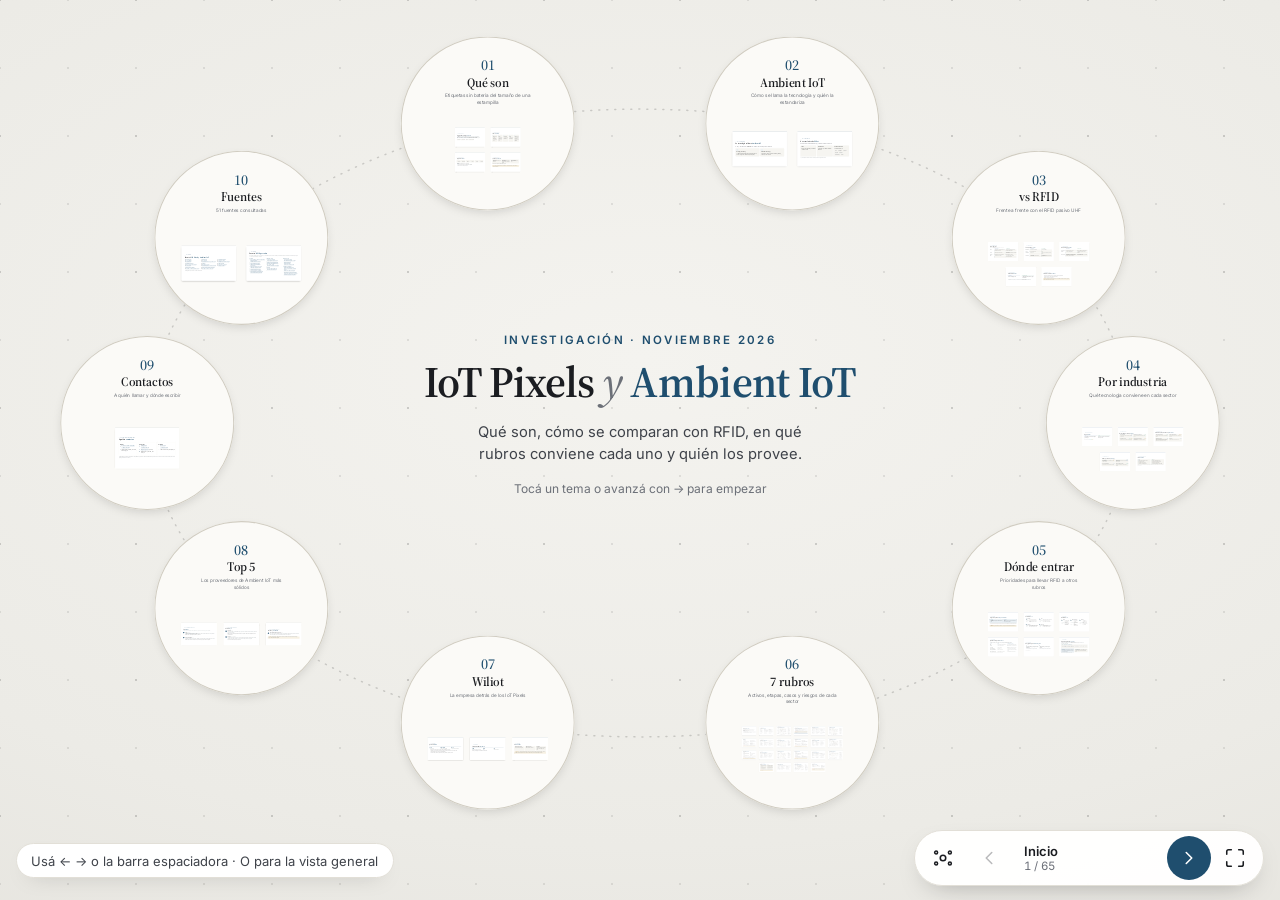
==== commit 2e958c88: "Rediseño más sobrio de la presentación Fondo claro, un solo color de acento, títulos con serif, círc" ====
--- a/index.html
+++ b/index.html
@@ -5,58 +5,57 @@
 <meta name="viewport" content="width=device-width, initial-scale=1, viewport-fit=cover">
 <title>IoT Pixels y Ambient IoT</title>
 <meta name="description" content="Presentación: qué son los IoT Pixels, comparación con RFID, oportunidades de RFID por rubro, proveedores de Ambient IoT y contactos.">
-<meta name="theme-color" content="#070b16">
+<meta name="theme-color" content="#ecebe6">
 <link rel="preconnect" href="https://fonts.googleapis.com">
 <link rel="preconnect" href="https://fonts.gstatic.com" crossorigin>
-<link href="https://fonts.googleapis.com/css2?family=Plus+Jakarta+Sans:wght@400;500;600;700;800&display=swap" rel="stylesheet">
+<link href="https://fonts.googleapis.com/css2?family=Inter:wght@400;500;600;700&family=Source+Serif+4:ital,opsz,wght@0,8..60,400;0,8..60,500;0,8..60,600;1,8..60,400&display=swap" rel="stylesheet">
 <style>
   :root {
-    --bg: #070b16; --ink: #e9eef8; --soft: #c6d0e3; --muted: #93a0ba; --line: rgb(255 255 255 / .09);
-    --card: #0d1528; --card2: #15203b;
-    --rfid: #7aa7ff; --pixel: #2dd4bf; --mix: #fbbf24;
-    --c: #2dd4bf;
+    --bg: #ecebe6; --card: #ffffff; --tint: #f6f5f1; --ink: #1b1d21; --soft: #3f434a; --muted: #6c7078;
+    --line: #e2dfd7; --line2: #d1cdc2;
+    --accent: #1f4e6e; --accent-bg: #ebf1f5; --c: #1f4e6e;
+    --rfid: #355c8c; --pixel: #2b6a59; --mix: #8f6416; --warn-bg: #f7f1e3;
+    --serif: "Source Serif 4", Georgia, "Times New Roman", serif;
     --pad: clamp(10px, 2.4vmin, 30px);
     --barH: 56px;
     --padB: calc(var(--pad) + var(--barH) + 12px + env(safe-area-inset-bottom));
   }
-  .s1 { --c: #2dd4bf; } .s2 { --c: #38bdf8; } .s3 { --c: #c084fc; } .s4 { --c: #fbbf24; } .s5 { --c: #fb7185; }
-  .s6 { --c: #fb923c; } .s7 { --c: #a3e635; } .s8 { --c: #4ade80; } .s9 { --c: #818cf8; } .s10 { --c: #f0abfc; }
 
   * { box-sizing: border-box; }
   html, body { margin: 0; height: 100%; overflow: hidden; -webkit-text-size-adjust: 100%; -webkit-tap-highlight-color: transparent; }
-  body { color: var(--ink); background: radial-gradient(120% 90% at 50% 40%, #13214a 0%, #0a1024 45%, #05080f 100%) var(--bg);
-    font-family: "Plus Jakarta Sans", system-ui, -apple-system, "Segoe UI", Roboto, sans-serif; }
+  body { color: var(--ink); background: radial-gradient(120% 90% at 50% 40%, #f4f3ef 0%, #ecebe6 60%, #e3e1db 100%) var(--bg);
+    font-family: Inter, system-ui, -apple-system, "Segoe UI", Roboto, sans-serif; }
   button { font: inherit; color: inherit; }
-  a { color: var(--c); text-underline-offset: .18em; }
-  strong { color: #fff; font-weight: 700; }
+  a { color: var(--accent); text-underline-offset: .18em; text-decoration-thickness: 1px; }
+  strong { color: var(--ink); font-weight: 600; }
 
   /* ---------- Lienzo ---------- */
   #stage { position: fixed; inset: 0; overflow: hidden; touch-action: pan-y; }
   #grid { position: absolute; left: 50%; top: 50%; width: var(--G); height: var(--G); pointer-events: none;
-    --a1: 0; --a2: .12; --a3: .12;
+    --a1: 0; --a2: .1; --a3: .1;
     background-image:
-      radial-gradient(circle, rgb(255 255 255 / var(--a1)) 1.2px, transparent 1.8px),
-      radial-gradient(circle, rgb(255 255 255 / var(--a2)) 1.2px, transparent 1.8px),
-      radial-gradient(circle, rgb(255 255 255 / var(--a3)) 1.2px, transparent 1.8px); }
+      radial-gradient(circle, rgb(40 40 40 / var(--a1)) 1px, transparent 1.5px),
+      radial-gradient(circle, rgb(40 40 40 / var(--a2)) 1px, transparent 1.5px),
+      radial-gradient(circle, rgb(40 40 40 / var(--a3)) 1px, transparent 1.5px); }
   #world { position: absolute; left: 0; top: 0; width: 0; height: 0; transform-origin: 0 0; }
   .frame { position: absolute; left: 0; top: 0; width: var(--W); height: var(--H); transform-origin: 50% 50%; }
 
   /* ---------- Vista general ---------- */
   .ov { pointer-events: none; }
   .route { position: absolute; inset: 0; width: 100%; height: 100%; overflow: visible; }
-  .route path { fill: none; stroke: rgb(255 255 255 / .16); stroke-width: 2; stroke-dasharray: 2 9; stroke-linecap: round; }
+  .route path { fill: none; stroke: rgb(0 0 0 / .16); stroke-width: 1.5; stroke-dasharray: 1 7; stroke-linecap: round; }
   .ov-title { position: absolute; left: 50%; top: 46%; transform: translate(-50%, -50%); width: min(50vw, 860px); text-align: center; }
-  .eyebrow { margin: 0; font-size: clamp(11px, .95vw, 15px); font-weight: 700; letter-spacing: .22em; text-transform: uppercase; color: var(--pixel); }
-  .ov h1 { margin: .28em 0 .32em; font-size: clamp(30px, 3.5vw, 78px); line-height: 1.02; letter-spacing: -.035em; font-weight: 800; text-wrap: balance; }
-  .ov h1 .y { font-weight: 400; color: var(--muted); }
-  .ov h1 .g { background: linear-gradient(90deg, #2dd4bf, #38bdf8 50%, #a78bfa); -webkit-background-clip: text; background-clip: text; color: transparent; }
-  .ov-sub { margin: 0 auto; max-width: 32em; font-size: clamp(14px, 1.2vw, 22px); line-height: 1.45; color: var(--soft); text-wrap: balance; }
-  .ov-hint { margin: 1.3em 0 0; font-size: clamp(12px, .95vw, 16px); color: var(--muted); }
-  .ov-hint.end { display: none; font-size: clamp(20px, 2.1vw, 38px); font-weight: 800; color: #fff; }
+  .eyebrow { margin: 0; font-size: clamp(11px, .9vw, 14px); font-weight: 600; letter-spacing: .2em; text-transform: uppercase; color: var(--accent); }
+  .ov h1 { margin: .3em 0 .35em; font-family: var(--serif); font-size: clamp(30px, 3.4vw, 74px); font-weight: 600; line-height: 1.05; letter-spacing: -.015em; text-wrap: balance; }
+  .ov h1 .y { font-weight: 400; font-style: italic; color: var(--muted); }
+  .ov h1 .g { color: var(--accent); }
+  .ov-sub { margin: 0 auto; max-width: 32em; font-size: clamp(14px, 1.15vw, 21px); line-height: 1.5; color: var(--soft); text-wrap: balance; }
+  .ov-hint { margin: 1.3em 0 0; font-size: clamp(12px, .9vw, 15px); color: var(--muted); }
+  .ov-hint.end { display: none; font-family: var(--serif); font-size: clamp(20px, 2vw, 36px); font-weight: 600; color: var(--ink); }
   body.at-end .ov-hint.start { display: none; }
   body.at-end .ov-hint.end { display: block; }
   .portrait .ov-title { top: calc(env(safe-area-inset-top) + 4.5vh); transform: translateX(-50%); width: calc(100% - 36px); }
-  .portrait .ov h1 { font-size: clamp(30px, 9.6vw, 52px); }
+  .portrait .ov h1 { font-size: clamp(30px, 9.4vw, 52px); }
   .portrait .ov-sub { font-size: clamp(13.5px, 3.7vw, 18px); }
   .portrait .ov-hint.start { display: none; }
 
@@ -64,173 +63,170 @@
   .sec { pointer-events: none; }
   .circle { pointer-events: auto; position: absolute; left: 50%; top: 50%; width: var(--D); height: var(--D); transform: translate(-50%, -50%);
     border: 0; border-radius: 50%; padding: 11cqmin 10cqmin 0; cursor: zoom-in; container-type: size;
-    display: flex; flex-direction: column; align-items: center; text-align: center;
-    background: radial-gradient(circle at 30% 22%, color-mix(in srgb, var(--c) 52%, #0b1224) 0%, color-mix(in srgb, var(--c) 20%, #0b1224) 55%, #0a1122 100%);
-    box-shadow: inset 0 0 0 1.2cqmin color-mix(in srgb, var(--c) 65%, transparent), 0 5cqmin 14cqmin -3cqmin rgb(0 0 0 / .65);
-    transition: filter .25s; }
-  .circle:hover { filter: brightness(1.15); }
-  .circle:focus-visible { outline: 1cqmin solid #fff; outline-offset: 1.5cqmin; }
-  .sec.active .circle { cursor: default; filter: none; }
-  .c-num { display: block; font-size: 13cqmin; font-weight: 800; line-height: 1; color: var(--c); }
-  .c-title { display: block; margin-top: 2cqmin; font-size: 10cqmin; font-weight: 800; line-height: 1.05; letter-spacing: -.03em; }
-  .c-sub { display: block; margin-top: 2.5cqmin; max-width: 66cqmin; font-size: 3.6cqmin; line-height: 1.35; color: var(--soft); }
+    display: flex; flex-direction: column; align-items: center; text-align: center; background: #fbfaf7;
+    box-shadow: inset 0 0 0 .55cqmin var(--line2), 0 2cqmin 6cqmin -2cqmin rgb(0 0 0 / .18);
+    transition: box-shadow .25s; }
+  .circle:hover { box-shadow: inset 0 0 0 .7cqmin var(--accent), 0 2cqmin 6cqmin -2cqmin rgb(0 0 0 / .22); }
+  .circle:focus-visible { outline: 1cqmin solid var(--accent); outline-offset: 1.5cqmin; }
+  .sec.active .circle { cursor: default; box-shadow: inset 0 0 0 .55cqmin var(--line2), 0 2cqmin 6cqmin -2cqmin rgb(0 0 0 / .18); }
+  .c-num { display: block; font-family: var(--serif); font-size: 11cqmin; font-weight: 500; line-height: 1; color: var(--accent); }
+  .c-title { display: block; margin-top: 2cqmin; font-family: var(--serif); font-size: 9.5cqmin; font-weight: 600; line-height: 1.08; letter-spacing: -.01em; color: var(--ink); }
+  .c-sub { display: block; margin-top: 2.5cqmin; max-width: 66cqmin; font-size: 3.5cqmin; line-height: 1.4; color: var(--muted); }
 
   /* ---------- Diapositivas ---------- */
   .slide:not(.active) { cursor: zoom-in; }
-  .card { position: absolute; inset: var(--pad) var(--pad) var(--padB); overflow: hidden;
-    border-radius: clamp(18px, 2.6vmin, 34px); border: 1px solid var(--line);
-    background:
-      radial-gradient(70% 60% at 100% 0%, color-mix(in srgb, var(--c) 16%, transparent), transparent 70%),
-      linear-gradient(155deg, var(--card2), var(--card) 60%);
-    box-shadow: 0 30px 70px -30px rgb(0 0 0 / .75); }
-  .card::before { content: ""; position: absolute; inset: 0 0 auto; height: 5px; background: var(--c); z-index: 2; }
-  .card::after { content: attr(data-n); position: absolute; right: .04em; bottom: -.2em; z-index: 0; pointer-events: none;
-    font-size: clamp(120px, 28vmin, 380px); font-weight: 800; line-height: 1; letter-spacing: -.05em; color: var(--c); opacity: .07; }
+  .card { position: absolute; inset: var(--pad) var(--pad) var(--padB); overflow: hidden; background: var(--card);
+    border-radius: clamp(8px, 1.2vmin, 14px); border: 1px solid var(--line);
+    box-shadow: 0 1px 2px rgb(0 0 0 / .05), 0 18px 40px -24px rgb(0 0 0 / .35); }
+  .card::before { content: ""; position: absolute; inset: 0 0 auto; height: 3px; background: var(--accent); z-index: 2; }
   .scroll { position: absolute; inset: 0; z-index: 1; overflow: hidden auto; overscroll-behavior: contain; display: flex; flex-direction: column;
     padding: clamp(24px, 5.2vmin, 68px) clamp(18px, 5.5vw, 90px);
-    font-size: clamp(15px, calc(.55vw + .8vh + 4px), 24px); line-height: 1.5;
-    scrollbar-width: thin; scrollbar-color: rgb(255 255 255 / .2) transparent; }
+    font-size: clamp(15px, calc(.55vw + .8vh + 4px), 24px); line-height: 1.55;
+    scrollbar-width: thin; scrollbar-color: rgb(0 0 0 / .2) transparent; }
   .slide:not(.active) .scroll { overflow: hidden; }
   .in { margin: auto 0; width: 100%; max-width: 1280px; align-self: center; }
   .more { position: absolute; left: 50%; bottom: 14px; z-index: 3; transform: translate(-50%, 6px); pointer-events: none;
-    padding: .5em 1em; border-radius: 999px; font-size: 12.5px; font-weight: 700; color: #071019; background: var(--c);
-    box-shadow: 0 6px 20px rgb(0 0 0 / .5); opacity: 0; transition: opacity .3s, transform .3s; }
+    padding: .5em 1em; border-radius: 999px; font-size: 12.5px; font-weight: 600; color: #fff; background: var(--ink);
+    box-shadow: 0 6px 18px rgb(0 0 0 / .2); opacity: 0; transition: opacity .3s, transform .3s; }
   .card.has-more .more { opacity: 1; transform: translate(-50%, 0); }
 
-  .kicker { display: flex; align-items: center; gap: .6em; margin: 0 0 .8em; font-size: .76em; font-weight: 700; letter-spacing: .14em; text-transform: uppercase; color: var(--c); }
-  .kicker::before { content: ""; width: 1.8em; height: 2px; background: currentColor; }
-  h2 { margin: 0 0 .55em; font-size: clamp(26px, calc(1.9vw + 1.9vh), 64px); line-height: 1.08; letter-spacing: -.025em; font-weight: 800; text-wrap: balance; }
-  h2 em { font-style: normal; color: var(--c); }
-  h3 { margin: 0 0 .35em; font-size: 1.08em; line-height: 1.25; }
+  .kicker { display: flex; align-items: center; gap: .6em; margin: 0 0 .8em; font-size: .72em; font-weight: 600; letter-spacing: .16em; text-transform: uppercase; color: var(--accent); }
+  .kicker::before { content: ""; width: 1.6em; height: 1px; background: currentColor; }
+  h2 { margin: 0 0 .6em; font-family: var(--serif); font-size: clamp(26px, calc(1.8vw + 1.8vh), 58px); font-weight: 600; line-height: 1.12; letter-spacing: -.015em; text-wrap: balance; }
+  h2 em { font-style: normal; color: var(--accent); }
+  h3 { margin: 0 0 .35em; font-size: 1.05em; font-weight: 600; line-height: 1.3; }
   p { margin: 0 0 .8em; }
-  .lead { max-width: 44em; margin-bottom: 1.1em; font-size: 1.2em; line-height: 1.45; color: var(--soft); }
+  .lead { max-width: 44em; margin-bottom: 1.1em; font-size: 1.18em; line-height: 1.5; color: var(--soft); }
   .muted { color: var(--muted); font-size: .86em; }
   .gap { margin-top: 1.2em; }
 
   .chips { display: flex; flex-wrap: wrap; gap: .5em; margin: .4em 0 0; padding: 0; list-style: none; }
-  .chips li { padding: .42em .95em; border-radius: 999px; font-size: .88em; font-weight: 600;
-    background: color-mix(in srgb, var(--c) 13%, transparent); border: 1px solid color-mix(in srgb, var(--c) 35%, transparent); }
-
-  .grid { display: grid; grid-template-columns: repeat(var(--cols, 2), minmax(0, 1fr)); gap: clamp(10px, 1.6vmin, 22px); }
-  .box { padding: clamp(14px, 2.2vmin, 28px); border-radius: clamp(12px, 1.6vmin, 20px); background: rgb(255 255 255 / .04); border: 1px solid var(--line); }
-  .box h3 { color: var(--c); }
+  .chips li { padding: .38em .9em; border-radius: 999px; font-size: .86em; font-weight: 500; color: var(--soft); background: var(--tint); border: 1px solid var(--line); }
+
+  .grid { display: grid; grid-template-columns: repeat(var(--cols, 2), minmax(0, 1fr)); gap: clamp(10px, 1.6vmin, 20px); }
+  .box { padding: clamp(14px, 2.2vmin, 26px); border-radius: clamp(8px, 1.1vmin, 12px); background: var(--tint); border: 1px solid var(--line); }
+  .box h3 { color: var(--ink); }
   .box p:last-child, .box ul:last-child { margin-bottom: 0; }
-  .ico { width: 1.25em; height: 1.25em; fill: none; stroke: currentColor; stroke-width: 1.9; stroke-linecap: round; stroke-linejoin: round; flex: none; }
-  .badge { display: grid; place-items: center; width: 2.5em; height: 2.5em; margin-bottom: .7em; border-radius: .8em; color: var(--c);
-    background: color-mix(in srgb, var(--c) 15%, transparent); }
+  .ico { width: 1.25em; height: 1.25em; fill: none; stroke: currentColor; stroke-width: 1.7; stroke-linecap: round; stroke-linejoin: round; flex: none; }
+  .badge { display: grid; place-items: center; width: 2.4em; height: 2.4em; margin-bottom: .7em; border-radius: .6em; color: var(--accent); background: var(--accent-bg); }
 
   ul.list { margin: .3em 0 0; padding: 0; list-style: none; }
-  ul.list li { position: relative; padding-left: 1.4em; margin: .45em 0; }
-  ul.list li::before { content: ""; position: absolute; left: .2em; top: .62em; width: .45em; height: .45em; border-radius: 50%; background: var(--c); }
-  ul.check li::before { content: "✓"; width: auto; height: auto; top: 0; left: 0; background: none; color: var(--c); font-weight: 800; }
-
-  .note { margin: 1.1em 0 0; padding: .85em 1.1em; border-radius: .7em; font-size: .92em; border-left: 4px solid var(--mix); background: rgb(251 191 36 / .08); }
+  ul.list li { position: relative; padding-left: 1.3em; margin: .45em 0; }
+  ul.list li::before { content: ""; position: absolute; left: .2em; top: .68em; width: .36em; height: .36em; border-radius: 50%; background: var(--accent); }
+  ul.check li::before { content: "✓"; width: auto; height: auto; top: 0; left: 0; background: none; color: var(--accent); font-weight: 700; }
+
+  .note { margin: 1.1em 0 0; padding: .85em 1.1em; border-radius: .5em; font-size: .92em; border-left: 3px solid var(--mix); background: var(--warn-bg); }
   .note b { color: var(--mix); }
 
   /* Flujo de funcionamiento */
   .flow { display: grid; grid-template-columns: repeat(5, minmax(0, 1fr)); gap: 1.1em; margin: .6em 0 0; padding: 0; list-style: none; }
-  .flow li { position: relative; padding: 1.1em 1em; border-radius: 1em; background: rgb(255 255 255 / .04); border: 1px solid var(--line); font-size: .92em; }
-  .flow li:not(:last-child)::after { content: "→"; position: absolute; right: -1em; top: 1.55em; width: 1em; text-align: center; color: var(--c); font-weight: 800; }
-  .flow .step { display: block; font-size: .72em; font-weight: 800; letter-spacing: .12em; color: var(--muted); margin-bottom: .2em; }
-  .flow h3 { color: #fff; }
+  .flow li { position: relative; padding: 1.1em 1em; border-radius: .7em; background: var(--tint); border: 1px solid var(--line); font-size: .92em; }
+  .flow li:not(:last-child)::after { content: "→"; position: absolute; right: -1em; top: 1.55em; width: 1em; text-align: center; color: var(--muted); }
+  .flow .step { display: block; font-size: .72em; font-weight: 600; letter-spacing: .12em; color: var(--muted); margin-bottom: .2em; }
+  .flow h3 { color: var(--ink); }
   .flow p { margin: 0; color: var(--soft); }
 
   /* Mosaico de sensores */
   .tiles { display: grid; grid-template-columns: repeat(6, minmax(0, 1fr)); gap: .8em; margin: .4em 0 0; padding: 0; list-style: none; }
-  .tiles li { display: flex; flex-direction: column; align-items: center; gap: .55em; padding: 1em .4em; border-radius: 1em; text-align: center; font-weight: 600; font-size: .9em;
-    background: color-mix(in srgb, var(--c) 8%, transparent); border: 1px solid color-mix(in srgb, var(--c) 22%, transparent); }
-  .tiles .ico { width: 1.9em; height: 1.9em; color: var(--c); }
+  .tiles li { display: flex; flex-direction: column; align-items: center; gap: .55em; padding: 1em .4em; border-radius: .7em; text-align: center; font-weight: 500; font-size: .9em;
+    background: var(--tint); border: 1px solid var(--line); }
+  .tiles .ico { width: 1.8em; height: 1.8em; color: var(--accent); }
 
   /* Comparación RFID vs Pixel */
-  .cmp { display: grid; gap: .55em; }
-  .cmp .row { display: grid; grid-template-columns: minmax(8em, .75fr) 2fr 2fr; gap: .55em; }
-  .cmp .row > div { padding: .75em 1em; border-radius: .7em; background: rgb(255 255 255 / .04); }
+  .cmp { display: grid; gap: .5em; }
+  .cmp .row { display: grid; grid-template-columns: minmax(8em, .75fr) 2fr 2fr; gap: .5em; }
+  .cmp .row > div { padding: .75em 1em; border-radius: .5em; background: var(--tint); }
   .cmp .a { box-shadow: inset 3px 0 0 var(--rfid); }
   .cmp .b { box-shadow: inset 3px 0 0 var(--pixel); }
-  .cmp .lbl { background: transparent !important; padding-left: 0 !important; font-weight: 700; color: #fff; }
-  .cmp .hd > div { padding-block: .3em; background: transparent; box-shadow: none; font-size: .8em; font-weight: 800; letter-spacing: .1em; text-transform: uppercase; }
+  .cmp .lbl { background: transparent !important; padding-left: 0 !important; font-weight: 600; color: var(--ink); }
+  .cmp .hd > div { padding-block: .3em; background: transparent; box-shadow: none; font-size: .78em; font-weight: 700; letter-spacing: .1em; text-transform: uppercase; }
   .cmp .hd .a { color: var(--rfid); } .cmp .hd .b { color: var(--pixel); }
 
   /* Dos preguntas */
   .vs { display: grid; grid-template-columns: 1fr auto 1fr; gap: 1.2em; align-items: stretch; margin: .4em 0 1.2em; }
-  .vs .box { display: flex; flex-direction: column; justify-content: center; }
-  .vs .who { font-size: .78em; font-weight: 800; letter-spacing: .12em; text-transform: uppercase; margin-bottom: .5em; }
-  .vs .q { margin: 0; font-size: clamp(20px, calc(1.1vw + 1.3vh), 40px); line-height: 1.2; font-weight: 700; color: #fff; }
-  .vs .sep { align-self: center; font-weight: 800; color: var(--muted); }
-  .vs .rf { border-color: rgb(122 167 255 / .35); } .vs .rf .who { color: var(--rfid); }
-  .vs .px { border-color: rgb(45 212 191 / .35); } .vs .px .who { color: var(--pixel); }
+  .vs .box { display: flex; flex-direction: column; justify-content: center; background: var(--card); }
+  .vs .who { font-size: .76em; font-weight: 700; letter-spacing: .12em; text-transform: uppercase; margin-bottom: .5em; }
+  .vs .q { margin: 0; font-family: var(--serif); font-size: clamp(20px, calc(1.1vw + 1.3vh), 40px); line-height: 1.25; font-weight: 600; color: var(--ink); }
+  .vs .sep { align-self: center; font-family: var(--serif); font-style: italic; color: var(--muted); }
+  .vs .rf { border-color: color-mix(in srgb, var(--rfid) 40%, transparent); border-top: 3px solid var(--rfid); } .vs .rf .who { color: var(--rfid); }
+  .vs .px { border-color: color-mix(in srgb, var(--pixel) 40%, transparent); border-top: 3px solid var(--pixel); } .vs .px .who { color: var(--pixel); }
 
   /* Etiquetas de tecnología */
-  .tag { display: inline-block; padding: .2em .7em; border-radius: 999px; font-size: .76em; font-weight: 700; white-space: nowrap; }
-  .t-rfid { background: rgb(122 167 255 / .16); color: var(--rfid); }
-  .t-pixel { background: rgb(45 212 191 / .16); color: var(--pixel); }
-  .t-mix { background: rgb(251 191 36 / .15); color: var(--mix); }
+  .tag { display: inline-block; padding: .18em .65em; border-radius: 999px; font-size: .76em; font-weight: 600; white-space: nowrap; }
+  .t-rfid { background: #e6edf6; color: var(--rfid); }
+  .t-pixel { background: #e4f0ec; color: var(--pixel); }
+  .t-mix { background: #f4ebd8; color: var(--mix); }
   .ind .box header { display: flex; flex-wrap: wrap; align-items: center; justify-content: space-between; gap: .4em .8em; margin-bottom: .45em; }
-  .ind .box h3 { margin: 0; color: #fff; }
+  .ind .box h3 { margin: 0; color: var(--ink); }
   .ind .box p { margin: 0; color: var(--soft); font-size: .94em; }
-  .rule .box { border-width: 2px; }
-  .rule .big { margin: .2em 0 0; font-size: 1.3em; line-height: 1.35; font-weight: 600; color: #fff; }
-  .rule .rf { border-color: rgb(122 167 255 / .4); } .rule .px { border-color: rgb(45 212 191 / .4); }
+  .rule .big { margin: .4em 0 0; font-family: var(--serif); font-size: 1.35em; line-height: 1.35; font-weight: 500; color: var(--ink); }
+  .rule .rf { background: var(--card); border-top: 3px solid var(--rfid); } .rule .px { background: var(--card); border-top: 3px solid var(--pixel); }
 
   /* Cifras */
-  .stats { display: grid; grid-template-columns: repeat(3, minmax(0, 1fr)); gap: clamp(10px, 1.6vmin, 22px); margin: .2em 0 1.2em; }
-  .stat b { display: block; font-size: clamp(30px, calc(1.6vw + 2vh), 72px); line-height: 1; font-weight: 800; letter-spacing: -.03em; color: var(--c); }
+  .stats { display: grid; grid-template-columns: repeat(3, minmax(0, 1fr)); gap: clamp(10px, 1.6vmin, 20px); margin: .2em 0 1.2em; }
+  .stat { padding-top: .8em; border-top: 2px solid var(--accent); }
+  .stat b { display: block; font-family: var(--serif); font-size: clamp(30px, calc(1.6vw + 2vh), 68px); line-height: 1; font-weight: 600; letter-spacing: -.02em; color: var(--accent); }
   .stat span { display: block; margin-top: .45em; font-size: .9em; color: var(--soft); }
 
   /* Ranking */
   .rank { display: flex; gap: 1.1em; align-items: flex-start; padding: 1.1em 0; border-top: 1px solid var(--line); }
   .rank:first-of-type { border-top: 0; padding-top: .2em; }
-  .num { flex: none; display: grid; place-items: center; width: 2.3em; height: 2.3em; border-radius: 50%; font-size: 1.25em; font-weight: 800; color: #0a0f1e; background: var(--c); }
-  .rank h3 { font-size: 1.25em; margin-bottom: .3em; }
-  .rank h3 small { font-size: .7em; font-weight: 500; color: var(--muted); }
+  .num { flex: none; display: grid; place-items: center; width: 2.2em; height: 2.2em; border-radius: 50%; font-size: 1.15em; font-weight: 600; color: #fff; background: var(--accent); }
+  .rank h3 { font-family: var(--serif); font-size: 1.3em; margin-bottom: .3em; }
+  .rank h3 small { font-family: Inter, system-ui, sans-serif; font-size: .62em; font-weight: 400; color: var(--muted); }
   .rank p { margin: 0; color: var(--soft); }
   .rank .of { display: block; margin-top: .45em; color: var(--ink); }
 
   /* Contactos */
-  .contact h3 { font-size: 1.35em; color: #fff; }
+  .contact { background: var(--card); }
+  .contact h3 { font-family: var(--serif); font-size: 1.35em; color: var(--ink); }
   .contact ul { margin: .6em 0 0; padding: 0; list-style: none; }
   .contact li { display: flex; gap: .65em; align-items: flex-start; margin: .5em 0; font-size: .93em; overflow-wrap: anywhere; }
-  .contact .ico { margin-top: .15em; color: var(--c); }
-  .pill { display: inline-block; margin-left: .3em; padding: .05em .55em; border-radius: 999px; font-size: .75em; font-weight: 700; color: #0a0f1e; background: var(--c); }
+  .contact .ico { margin-top: .15em; color: var(--accent); }
+  .pill { display: inline-block; margin-left: .3em; padding: .05em .55em; border-radius: 999px; font-size: .75em; font-weight: 600; color: var(--accent); background: var(--accent-bg); }
 
   /* Tablas de activos (en celular se vuelven tarjetas) */
   .tbl { font-size: .9em; }
   .tbl .row { display: grid; grid-template-columns: minmax(0, 1fr) minmax(0, 1.35fr) minmax(0, 1.35fr); gap: 1.2em; padding: .55em 0; border-bottom: 1px solid var(--line); }
-  .tbl .row > div:first-child { font-weight: 700; color: #fff; }
+  .tbl .row > div:first-child { font-weight: 600; color: var(--ink); }
   .tbl .row > div:not(:first-child) { color: var(--soft); }
-  .tbl .hd { padding-top: 0; border-bottom: 2px solid color-mix(in srgb, var(--c) 55%, transparent); }
-  .tbl .hd > div { font-size: .78em; font-weight: 800; letter-spacing: .1em; text-transform: uppercase; color: var(--c) !important; }
+  .tbl .hd { padding-top: 0; border-bottom: 2px solid var(--line2); }
+  .tbl .hd > div { font-size: .76em; font-weight: 700; letter-spacing: .1em; text-transform: uppercase; color: var(--accent) !important; }
 
   /* Etapas de seguimiento: cadena de lecturas por activo */
   .stages { font-size: .88em; }
   .st { display: grid; grid-template-columns: minmax(8em, .85fr) 3fr minmax(10em, 1.25fr); gap: .4em 1.4em; align-items: center; padding: .5em 0; border-bottom: 1px solid var(--line); }
-  .st h3 { margin: 0; font-size: 1em; color: #fff; }
-  .st.hd { padding-top: 0; border-bottom: 2px solid color-mix(in srgb, var(--c) 55%, transparent); }
-  .st.hd > div { font-size: .78em; font-weight: 800; letter-spacing: .1em; text-transform: uppercase; color: var(--c); }
+  .st h3 { margin: 0; font-size: 1em; color: var(--ink); }
+  .st.hd { padding-top: 0; border-bottom: 2px solid var(--line2); }
+  .st.hd > div { font-size: .76em; font-weight: 700; letter-spacing: .1em; text-transform: uppercase; color: var(--accent); }
   .chain { display: flex; flex-wrap: wrap; align-items: center; gap: .35em 1.35em; margin: 0; padding: 0; list-style: none; }
-  .chain li { position: relative; padding: .18em .65em; border-radius: 999px; font-size: .9em; white-space: nowrap;
-    background: color-mix(in srgb, var(--c) 12%, transparent); border: 1px solid color-mix(in srgb, var(--c) 30%, transparent); }
-  .chain li + li::before { content: "→"; position: absolute; left: -1.15em; color: var(--c); font-weight: 800; }
+  .chain li { position: relative; padding: .16em .62em; border-radius: 999px; font-size: .9em; white-space: nowrap; color: var(--ink); background: var(--tint); border: 1px solid var(--line2); }
+  .chain li + li::before { content: "→"; position: absolute; left: -1.15em; color: var(--muted); }
   .chain.big { font-size: 1.1em; margin: .3em 0 0; }
+  .chain.big li { background: var(--card); }
   .alert { display: flex; gap: .5em; align-items: flex-start; margin: 0; color: var(--soft); }
-  .alert .ico { width: 1.1em; height: 1.1em; margin-top: .15em; color: var(--mix); }
+  .alert .ico { width: 1.1em; height: 1.1em; margin-top: .18em; color: var(--mix); }
   .box .alert { margin-top: .8em; }
 
   /* Prioridades, casos y preguntas */
-  .k { display: block; margin-bottom: .3em; font-size: .72em; font-weight: 800; letter-spacing: .12em; text-transform: uppercase; color: var(--c); }
+  .k { display: block; margin-bottom: .3em; font-size: .72em; font-weight: 700; letter-spacing: .12em; text-transform: uppercase; color: var(--accent); }
+  .prio .box { background: var(--card); }
   .prio header { display: flex; align-items: center; gap: .7em; margin-bottom: .7em; }
   .prio .num { width: 1.9em; height: 1.9em; font-size: 1em; }
-  .prio h3 { margin: 0; font-size: 1.15em; color: #fff; }
+  .prio h3 { margin: 0; font-family: var(--serif); font-size: 1.2em; color: var(--ink); }
   .prio dl { display: grid; grid-template-columns: auto 1fr; gap: .4em .9em; margin: 0; font-size: .9em; }
-  .prio dt { font-weight: 600; color: var(--muted); }
+  .prio dt { font-weight: 500; color: var(--muted); }
   .prio dd { margin: 0; }
-  .case h3 { margin-bottom: .1em; }
-  .case h3 a { color: #fff; text-decoration-color: var(--c); }
+  .case { background: var(--card); }
+  .case h3 { margin-bottom: .1em; font-family: var(--serif); font-size: 1.15em; }
+  .case h3 a { color: var(--ink); text-decoration-color: var(--line2); }
+  .case h3 a:hover { color: var(--accent); }
   .case .loc { display: block; margin-bottom: .45em; font-size: .78em; color: var(--muted); }
   .case p { font-size: .92em; color: var(--soft); }
-  .box.hl { border-color: color-mix(in srgb, var(--c) 50%, transparent); background: color-mix(in srgb, var(--c) 8%, transparent); }
-  .qs .qn { display: block; font-size: 2.6em; font-weight: 800; line-height: 1; color: var(--c); }
-  .qs .q { margin: .35em 0 .5em; font-size: 1.3em; font-weight: 700; line-height: 1.3; color: #fff; }
+  .box.hl { border-color: color-mix(in srgb, var(--accent) 28%, transparent); background: var(--accent-bg); }
+  .qs .box { background: var(--card); }
+  .qs .qn { display: block; font-family: var(--serif); font-size: 2.4em; font-weight: 500; line-height: 1; color: var(--accent); }
+  .qs .q { margin: .35em 0 .5em; font-family: var(--serif); font-size: 1.3em; font-weight: 600; line-height: 1.3; color: var(--ink); }
   .qs p:last-child { color: var(--soft); }
 
   /* Fuentes */
@@ -238,33 +234,33 @@
   .sources li { break-inside: avoid; margin: 0 0 .45em; overflow-wrap: anywhere; }
   .srcgroups { columns: 3 15em; column-gap: 2.2em; font-size: .82em; }
   .srcgroups section { break-inside: avoid; margin-bottom: 1em; }
-  .srcgroups h3 { margin: 0 0 .3em; font-size: 1em; color: var(--c); }
+  .srcgroups h3 { margin: 0 0 .3em; font-size: 1em; color: var(--accent); }
   .srcgroups ul { margin: 0; padding-left: 1.2em; }
   .srcgroups li { margin: 0 0 .35em; overflow-wrap: anywhere; }
 
   /* ---------- Barra de control ---------- */
   .progress { position: fixed; left: 0; top: 0; z-index: 6; width: 100%; height: 3px; pointer-events: none; }
-  .progress i { display: block; height: 100%; width: var(--p, 0%); background: var(--c); transition: width .6s, background-color .6s; }
+  .progress i { display: block; height: 100%; width: var(--p, 0%); background: var(--accent); transition: width .6s; }
   .bar { position: fixed; z-index: 6; right: max(16px, env(safe-area-inset-right)); bottom: calc(14px + env(safe-area-inset-bottom));
     display: flex; align-items: center; gap: 2px; height: var(--barH); padding: 6px; border-radius: 999px;
-    background: rgb(11 17 34 / .9); border: 1px solid var(--line); box-shadow: 0 14px 40px -10px rgb(0 0 0 / .7); }
-  .bar button { display: grid; place-items: center; width: 44px; height: 44px; padding: 0; border: 0; border-radius: 50%; background: transparent; cursor: pointer; transition: background-color .2s, opacity .2s; }
+    background: rgb(255 255 255 / .96); border: 1px solid var(--line); box-shadow: 0 10px 28px -14px rgb(0 0 0 / .35); }
+  .bar button { display: grid; place-items: center; width: 44px; height: 44px; padding: 0; border: 0; border-radius: 50%; background: transparent; color: var(--ink); cursor: pointer; transition: background-color .2s, opacity .2s; }
   .bar button[hidden] { display: none; }
-  .bar button:hover:not(:disabled) { background: rgb(255 255 255 / .08); }
-  .bar button:focus-visible { outline: 2px solid var(--c); outline-offset: 1px; }
+  .bar button:hover:not(:disabled) { background: var(--tint); }
+  .bar button:focus-visible { outline: 2px solid var(--accent); outline-offset: 1px; }
   .bar button:disabled { opacity: .3; cursor: default; }
-  .bar #next { background: var(--c); color: #071019; transition: background-color .6s; }
-  .bar #next:hover:not(:disabled) { filter: brightness(1.1); background: var(--c); }
-  body.peek #ovBtn { background: rgb(255 255 255 / .14); }
+  .bar #next { background: var(--accent); color: #fff; }
+  .bar #next:hover:not(:disabled) { background: #173d57; }
+  body.peek #ovBtn { background: var(--tint); }
   .bar .ico { width: 22px; height: 22px; }
   .where { display: flex; flex-direction: column; justify-content: center; min-width: 9.5em; max-width: 17em; padding: 0 .7em; line-height: 1.25; }
-  #secName { font-size: 13px; font-weight: 700; white-space: nowrap; overflow: hidden; text-overflow: ellipsis; }
+  #secName { font-size: 13px; font-weight: 600; white-space: nowrap; overflow: hidden; text-overflow: ellipsis; }
   #count { font-size: 11.5px; color: var(--muted); font-variant-numeric: tabular-nums; }
   .toast { position: fixed; z-index: 7; left: max(16px, env(safe-area-inset-left)); bottom: calc(22px + env(safe-area-inset-bottom)); max-width: calc(100% - 32px);
-    padding: .65em 1.1em; border-radius: 999px; border: 1px solid var(--line); background: rgb(11 17 34 / .92);
+    padding: .65em 1.1em; border-radius: 999px; border: 1px solid var(--line); background: #fff; box-shadow: 0 8px 22px -14px rgb(0 0 0 / .35);
     font-size: 13px; color: var(--soft); text-align: center; transition: opacity .6s; pointer-events: none; }
   .toast.hide { opacity: 0; }
-  noscript { position: fixed; inset: auto 16px 16px; z-index: 9; padding: 1em; border-radius: 12px; background: #fbbf24; color: #111; }
+  noscript { position: fixed; inset: auto 16px 16px; z-index: 9; padding: 1em; border-radius: 12px; background: var(--warn-bg); color: var(--ink); }
 
   /* ---------- Celular ---------- */
   @media (max-width: 760px) {
@@ -272,7 +268,7 @@
     .bar { left: max(10px, env(safe-area-inset-left)); right: max(10px, env(safe-area-inset-right)); bottom: calc(10px + env(safe-area-inset-bottom)); }
     .where { flex: 1; min-width: 0; max-width: none; }
     .toast { left: 50%; transform: translateX(-50%); width: max-content; top: calc(12px + env(safe-area-inset-top)); bottom: auto; border-radius: 14px; }
-    .scroll { line-height: 1.45; }
+    .scroll { line-height: 1.5; }
     .grid, .stats { --cols: 1; grid-template-columns: 1fr; }
     .stats { gap: 10px; }
     .stat { display: flex; align-items: baseline; gap: .7em; }
@@ -294,15 +290,14 @@
     .rank { gap: .8em; }
     .num { font-size: 1.05em; }
     .tbl .hd { display: none; }
-    .tbl .row { display: block; margin-bottom: .5em; padding: .7em .85em; border: 1px solid var(--line); border-radius: .7em; background: rgb(255 255 255 / .03); }
+    .tbl .row { display: block; margin-bottom: .5em; padding: .7em .85em; border: 1px solid var(--line); border-radius: .6em; background: var(--tint); }
     .tbl .row > div + div { margin-top: .35em; }
-    .tbl .row > div[data-l]:not(:first-child)::before { content: attr(data-l); display: block; font-size: .72em; font-weight: 700; letter-spacing: .06em; text-transform: uppercase; color: var(--muted); }
+    .tbl .row > div[data-l]:not(:first-child)::before { content: attr(data-l); display: block; font-size: .72em; font-weight: 600; letter-spacing: .06em; text-transform: uppercase; color: var(--muted); }
     .st.hd { display: none; }
-    .st { grid-template-columns: 1fr; gap: .55em; margin-bottom: .5em; padding: .75em .85em; border: 1px solid var(--line); border-radius: .7em; background: rgb(255 255 255 / .03); }
-    .chain li { white-space: normal; }
+    .st { grid-template-columns: 1fr; gap: .55em; margin-bottom: .5em; padding: .75em .85em; border: 1px solid var(--line); border-radius: .6em; background: var(--tint); }
+    .chain li { white-space: normal; background: var(--card); }
     .prio dl { grid-template-columns: 1fr; gap: 0; }
     .prio dt { margin-top: .45em; font-size: .75em; letter-spacing: .06em; text-transform: uppercase; }
-    .card::after { font-size: 42vmin; }
   }
   @media (prefers-reduced-motion: reduce) { * { transition: none !important; } }
 </style>
@@ -350,19 +345,19 @@
 </div>
 
 <!-- Círculos de cada sección -->
-<div class="frame sec s1" data-sec="1" data-name="Qué son los IoT Pixels"><button class="circle" aria-label="Ir a la sección 1: Qué son los IoT Pixels"><span class="c-num">01</span><span class="c-title">Qué son</span><span class="c-sub">Etiquetas sin batería del tamaño de una estampilla</span></button></div>
-<div class="frame sec s2" data-sec="2" data-name="La tecnología: Ambient IoT"><button class="circle" aria-label="Ir a la sección 2: La tecnología"><span class="c-num">02</span><span class="c-title">Ambient IoT</span><span class="c-sub">Cómo se llama la tecnología y quién la estandariza</span></button></div>
-<div class="frame sec s3" data-sec="3" data-name="Comparación con RFID"><button class="circle" aria-label="Ir a la sección 3: Comparación con RFID"><span class="c-num">03</span><span class="c-title">vs RFID</span><span class="c-sub">Frente a frente con el RFID pasivo UHF</span></button></div>
-<div class="frame sec s4" data-sec="4" data-name="Qué conviene por industria"><button class="circle" aria-label="Ir a la sección 4: Qué conviene por industria"><span class="c-num">04</span><span class="c-title">Por industria</span><span class="c-sub">Qué tecnología conviene en cada sector</span></button></div>
-<div class="frame sec s5" data-sec="5" data-name="RFID por rubro: dónde entrar"><button class="circle" aria-label="Ir a la sección 5: RFID por rubro, dónde entrar"><span class="c-num">05</span><span class="c-title">Dónde entrar</span><span class="c-sub">Prioridades para llevar RFID a otros rubros</span></button></div>
-<div class="frame sec s6" data-sec="6" data-name="RFID: 7 rubros en detalle"><button class="circle" aria-label="Ir a la sección 6: 7 rubros en detalle"><span class="c-num">06</span><span class="c-title">7 rubros</span><span class="c-sub">Activos, etapas, casos y riesgos de cada sector</span></button></div>
-<div class="frame sec s7" data-sec="7" data-name="El proveedor: Wiliot"><button class="circle" aria-label="Ir a la sección 7: El proveedor, Wiliot"><span class="c-num">07</span><span class="c-title">Wiliot</span><span class="c-sub">La empresa detrás de los IoT Pixels</span></button></div>
-<div class="frame sec s8" data-sec="8" data-name="Top 5 proveedores"><button class="circle" aria-label="Ir a la sección 8: Top 5 proveedores"><span class="c-num">08</span><span class="c-title">Top 5</span><span class="c-sub">Los proveedores de Ambient IoT más sólidos</span></button></div>
-<div class="frame sec s9" data-sec="9" data-name="Contactos corporativos"><button class="circle" aria-label="Ir a la sección 9: Contactos corporativos"><span class="c-num">09</span><span class="c-title">Contactos</span><span class="c-sub">A quién llamar y dónde escribir</span></button></div>
-<div class="frame sec s10" data-sec="10" data-name="Fuentes"><button class="circle" aria-label="Ir a la sección 10: Fuentes"><span class="c-num">10</span><span class="c-title">Fuentes</span><span class="c-sub">51 fuentes consultadas</span></button></div>
+<div class="frame sec" data-sec="1" data-name="Qué son los IoT Pixels"><button class="circle" aria-label="Ir a la sección 1: Qué son los IoT Pixels"><span class="c-num">01</span><span class="c-title">Qué son</span><span class="c-sub">Etiquetas sin batería del tamaño de una estampilla</span></button></div>
+<div class="frame sec" data-sec="2" data-name="La tecnología: Ambient IoT"><button class="circle" aria-label="Ir a la sección 2: La tecnología"><span class="c-num">02</span><span class="c-title">Ambient IoT</span><span class="c-sub">Cómo se llama la tecnología y quién la estandariza</span></button></div>
+<div class="frame sec" data-sec="3" data-name="Comparación con RFID"><button class="circle" aria-label="Ir a la sección 3: Comparación con RFID"><span class="c-num">03</span><span class="c-title">vs RFID</span><span class="c-sub">Frente a frente con el RFID pasivo UHF</span></button></div>
+<div class="frame sec" data-sec="4" data-name="Qué conviene por industria"><button class="circle" aria-label="Ir a la sección 4: Qué conviene por industria"><span class="c-num">04</span><span class="c-title">Por industria</span><span class="c-sub">Qué tecnología conviene en cada sector</span></button></div>
+<div class="frame sec" data-sec="5" data-name="RFID por rubro: dónde entrar"><button class="circle" aria-label="Ir a la sección 5: RFID por rubro, dónde entrar"><span class="c-num">05</span><span class="c-title">Dónde entrar</span><span class="c-sub">Prioridades para llevar RFID a otros rubros</span></button></div>
+<div class="frame sec" data-sec="6" data-name="RFID: 7 rubros en detalle"><button class="circle" aria-label="Ir a la sección 6: 7 rubros en detalle"><span class="c-num">06</span><span class="c-title">7 rubros</span><span class="c-sub">Activos, etapas, casos y riesgos de cada sector</span></button></div>
+<div class="frame sec" data-sec="7" data-name="El proveedor: Wiliot"><button class="circle" aria-label="Ir a la sección 7: El proveedor, Wiliot"><span class="c-num">07</span><span class="c-title">Wiliot</span><span class="c-sub">La empresa detrás de los IoT Pixels</span></button></div>
+<div class="frame sec" data-sec="8" data-name="Top 5 proveedores"><button class="circle" aria-label="Ir a la sección 8: Top 5 proveedores"><span class="c-num">08</span><span class="c-title">Top 5</span><span class="c-sub">Los proveedores de Ambient IoT más sólidos</span></button></div>
+<div class="frame sec" data-sec="9" data-name="Contactos corporativos"><button class="circle" aria-label="Ir a la sección 9: Contactos corporativos"><span class="c-num">09</span><span class="c-title">Contactos</span><span class="c-sub">A quién llamar y dónde escribir</span></button></div>
+<div class="frame sec" data-sec="10" data-name="Fuentes"><button class="circle" aria-label="Ir a la sección 10: Fuentes"><span class="c-num">10</span><span class="c-title">Fuentes</span><span class="c-sub">51 fuentes consultadas</span></button></div>
 
 <!-- ===== 1. Qué son ===== -->
-<article class="frame slide s1" data-sec="1"><div class="card" data-n="01"><div class="scroll"><div class="in">
+<article class="frame slide" data-sec="1"><div class="card" data-n="01"><div class="scroll"><div class="in">
   <p class="kicker">01 · Qué son los IoT Pixels</p>
   <h2>Pequeñas computadoras <em>sin batería</em></h2>
   <p class="lead">Los <strong>IoT Pixels</strong> son un producto de <strong>Wiliot</strong>, empresa israelí de "ambient IoT". Son etiquetas del tamaño de una estampilla que funcionan como pequeñas computadoras sin batería; se pegan o integran en productos, cajas o pallets para saber <strong>dónde están</strong> y <strong>en qué condiciones</strong>.</p>
@@ -371,7 +366,7 @@
   </ul>
 </div></div><span class="more">Deslizá para ver más ↓</span></div></article>
 
-<article class="frame slide s1" data-sec="1"><div class="card" data-n="01"><div class="scroll"><div class="in">
+<article class="frame slide" data-sec="1"><div class="card" data-n="01"><div class="scroll"><div class="in">
   <p class="kicker">01 · Qué son los IoT Pixels</p>
   <h2>Cómo <em>funcionan</em></h2>
   <ol class="flow">
@@ -383,7 +378,7 @@
   </ol>
 </div></div><span class="more">Deslizá para ver más ↓</span></div></article>
 
-<article class="frame slide s1" data-sec="1"><div class="card" data-n="01"><div class="scroll"><div class="in">
+<article class="frame slide" data-sec="1"><div class="card" data-n="01"><div class="scroll"><div class="in">
   <p class="kicker">01 · Qué son los IoT Pixels</p>
   <h2>Qué pueden <em>medir</em></h2>
   <ul class="tiles">
@@ -402,7 +397,7 @@
   </ul>
 </div></div><span class="more">Deslizá para ver más ↓</span></div></article>
 
-<article class="frame slide s1" data-sec="1"><div class="card" data-n="01"><div class="scroll"><div class="in">
+<article class="frame slide" data-sec="1"><div class="card" data-n="01"><div class="scroll"><div class="in">
   <p class="kicker">01 · Qué son los IoT Pixels</p>
   <h2>Variantes y <em>evolución</em></h2>
   <div class="grid" style="--cols:3">
@@ -415,7 +410,7 @@
 </div></div><span class="more">Deslizá para ver más ↓</span></div></article>
 
 <!-- ===== 2. Ambient IoT ===== -->
-<article class="frame slide s2" data-sec="2"><div class="card" data-n="02"><div class="scroll"><div class="in">
+<article class="frame slide" data-sec="2"><div class="card" data-n="02"><div class="scroll"><div class="in">
   <p class="kicker">02 · La tecnología</p>
   <h2>La tecnología se llama <em>Ambient IoT</em></h2>
   <p class="lead">A-IoT, o "IoT ambiental". <strong>"IoT Pixel"</strong> es el nombre comercial del producto de Wiliot.</p>
@@ -425,7 +420,7 @@
   </div>
 </div></div><span class="more">Deslizá para ver más ↓</span></div></article>
 
-<article class="frame slide s2" data-sec="2"><div class="card" data-n="02"><div class="scroll"><div class="in">
+<article class="frame slide" data-sec="2"><div class="card" data-n="02"><div class="scroll"><div class="in">
   <p class="kicker">02 · La tecnología</p>
   <h2>No es exclusivo de <em>Wiliot</em></h2>
   <p class="lead">Ambient IoT se está estandarizando y ya tiene una alianza de industria.</p>
@@ -439,7 +434,7 @@
 </div></div><span class="more">Deslizá para ver más ↓</span></div></article>
 
 <!-- ===== 3. vs RFID ===== -->
-<article class="frame slide s3" data-sec="3"><div class="card" data-n="03"><div class="scroll"><div class="in">
+<article class="frame slide" data-sec="3"><div class="card" data-n="03"><div class="scroll"><div class="in">
   <p class="kicker">03 · Comparación con RFID</p>
   <h2>Qué es cada una</h2>
   <p class="muted">Se compara con <strong>RFID pasivo UHF</strong>, el competidor directo en retail y logística.</p>
@@ -452,7 +447,7 @@
   </div>
 </div></div><span class="more">Deslizá para ver más ↓</span></div></article>
 
-<article class="frame slide s3" data-sec="3"><div class="card" data-n="03"><div class="scroll"><div class="in">
+<article class="frame slide" data-sec="3"><div class="card" data-n="03"><div class="scroll"><div class="in">
   <p class="kicker">03 · Comparación con RFID</p>
   <h2>Lectura, alcance y <em>costos</em></h2>
   <div class="cmp">
@@ -464,7 +459,7 @@
   </div>
 </div></div><span class="more">Deslizá para ver más ↓</span></div></article>
 
-<article class="frame slide s3" data-sec="3"><div class="card" data-n="03"><div class="scroll"><div class="in">
+<article class="frame slide" data-sec="3"><div class="card" data-n="03"><div class="scroll"><div class="in">
   <p class="kicker">03 · Comparación con RFID</p>
   <h2>Escala, madurez y <em>entorno</em></h2>
   <div class="cmp">
@@ -475,7 +470,7 @@
   </div>
 </div></div><span class="more">Deslizá para ver más ↓</span></div></article>
 
-<article class="frame slide s3" data-sec="3"><div class="card" data-n="03"><div class="scroll"><div class="in">
+<article class="frame slide" data-sec="3"><div class="card" data-n="03"><div class="scroll"><div class="in">
   <p class="kicker">03 · Comparación con RFID</p>
   <h2>La diferencia <em>de fondo</em></h2>
   <div class="vs">
@@ -486,7 +481,7 @@
   <p class="lead">Las etiquetas cuestan parecido; la diferencia está en el <strong>costo total del sistema</strong> (infraestructura).</p>
 </div></div><span class="more">Deslizá para ver más ↓</span></div></article>
 
-<article class="frame slide s3" data-sec="3"><div class="card" data-n="03"><div class="scroll"><div class="in">
+<article class="frame slide" data-sec="3"><div class="card" data-n="03"><div class="scroll"><div class="in">
   <p class="kicker">03 · Comparación con RFID</p>
   <h2>Limitaciones de los <em>IoT Pixels</em></h2>
   <ul class="list">
@@ -498,7 +493,7 @@
 </div></div><span class="more">Deslizá para ver más ↓</span></div></article>
 
 <!-- ===== 4. Por industria ===== -->
-<article class="frame slide s4" data-sec="4"><div class="card" data-n="04"><div class="scroll"><div class="in">
+<article class="frame slide" data-sec="4"><div class="card" data-n="04"><div class="scroll"><div class="in">
   <p class="kicker">04 · Qué conviene por industria</p>
   <h2>La regla <em>general</em></h2>
   <div class="grid rule">
@@ -508,7 +503,7 @@
   <p class="muted gap">En las próximas diapositivas: <span class="tag t-rfid">RFID</span> <span class="tag t-pixel">IoT Pixel</span> <span class="tag t-mix">Mixto</span></p>
 </div></div><span class="more">Deslizá para ver más ↓</span></div></article>
 
-<article class="frame slide s4" data-sec="4"><div class="card" data-n="04"><div class="scroll"><div class="in">
+<article class="frame slide" data-sec="4"><div class="card" data-n="04"><div class="scroll"><div class="in">
   <p class="kicker">04 · Por industria · 1 de 3</p>
   <h2>Moda, alimentos, farma y <em>logística</em></h2>
   <div class="grid ind">
@@ -519,7 +514,7 @@
   </div>
 </div></div><span class="more">Deslizá para ver más ↓</span></div></article>
 
-<article class="frame slide s4" data-sec="4"><div class="card" data-n="04"><div class="scroll"><div class="in">
+<article class="frame slide" data-sec="4"><div class="card" data-n="04"><div class="scroll"><div class="in">
   <p class="kicker">04 · Por industria · 2 de 3</p>
   <h2>Retornables, retail, automotriz y <em>aeronáutico</em></h2>
   <div class="grid ind">
@@ -530,7 +525,7 @@
   </div>
 </div></div><span class="more">Deslizá para ver más ↓</span></div></article>
 
-<article class="frame slide s4" data-sec="4"><div class="card" data-n="04"><div class="scroll"><div class="in">
+<article class="frame slide" data-sec="4"><div class="card" data-n="04"><div class="scroll"><div class="in">
   <p class="kicker">04 · Por industria · 3 de 3</p>
   <h2>Salud, agro, accesos y <em>consumo</em></h2>
   <div class="grid ind">
@@ -541,7 +536,7 @@
   </div>
 </div></div><span class="more">Deslizá para ver más ↓</span></div></article>
 
-<article class="frame slide s4" data-sec="4"><div class="card" data-n="04"><div class="scroll"><div class="in">
+<article class="frame slide" data-sec="4"><div class="card" data-n="04"><div class="scroll"><div class="in">
   <p class="kicker">04 · Qué conviene por industria</p>
   <h2>¿Cuál <em>conviene</em>?</h2>
   <div class="grid">
@@ -560,7 +555,7 @@
 </div></div><span class="more">Deslizá para ver más ↓</span></div></article>
 
 <!-- ===== 5. RFID por rubro: dónde entrar ===== -->
-<article class="frame slide s5" data-sec="5"><div class="card" data-n="05"><div class="scroll"><div class="in">
+<article class="frame slide" data-sec="5"><div class="card" data-n="05"><div class="scroll"><div class="in">
   <p class="kicker">05 · RFID por rubro</p>
   <h2>Frigoríficos y salud: <em>las mejores entradas</em></h2>
   <div class="grid">
@@ -571,7 +566,7 @@
   <div class="note"><b>Pregunta abierta:</b> ¿la plataforma trabaja solo en UHF? Si es así, en frigoríficos haría falta sumar lectura de baja frecuencia para las caravanas.</div>
 </div></div><span class="more">Deslizá para ver más ↓</span></div></article>
 
-<article class="frame slide s5" data-sec="5"><div class="card" data-n="05"><div class="scroll"><div class="in">
+<article class="frame slide" data-sec="5"><div class="card" data-n="05"><div class="scroll"><div class="in">
   <p class="kicker">05 · RFID por rubro</p>
   <h2>Prioridades <em>1 a 4</em></h2>
   <div class="grid prio">
@@ -594,7 +589,7 @@
   </div>
 </div></div><span class="more">Deslizá para ver más ↓</span></div></article>
 
-<article class="frame slide s5" data-sec="5"><div class="card" data-n="05"><div class="scroll"><div class="in">
+<article class="frame slide" data-sec="5"><div class="card" data-n="05"><div class="scroll"><div class="in">
   <p class="kicker">05 · RFID por rubro</p>
   <h2>Prioridades <em>5 a 7</em></h2>
   <div class="grid prio" style="--cols:3">
@@ -613,7 +608,7 @@
   </div>
 </div></div><span class="more">Deslizá para ver más ↓</span></div></article>
 
-<article class="frame slide s5" data-sec="5"><div class="card" data-n="05"><div class="scroll"><div class="in">
+<article class="frame slide" data-sec="5"><div class="card" data-n="05"><div class="scroll"><div class="in">
   <p class="kicker">05 · RFID por rubro</p>
   <h2>Qué cambia respecto de <em>hotelería</em></h2>
   <p>La plataforma de eventos, alertas y analítica se reutiliza, pero <strong>el tag y el lector cambian según el entorno</strong>.</p>
@@ -629,7 +624,7 @@
   <p class="muted gap">Guía general para definir pruebas, no un resultado de los casos citados.</p>
 </div></div><span class="more">Deslizá para ver más ↓</span></div></article>
 
-<article class="frame slide s5" data-sec="5"><div class="card" data-n="05"><div class="scroll"><div class="in">
+<article class="frame slide" data-sec="5"><div class="card" data-n="05"><div class="scroll"><div class="in">
   <p class="kicker">05 · RFID por rubro</p>
   <h2>Dos preguntas para <em>calificar un piloto</em></h2>
   <div class="grid qs">
@@ -639,7 +634,7 @@
   <p class="muted gap">Sirven en cualquier rubro.</p>
 </div></div><span class="more">Deslizá para ver más ↓</span></div></article>
 
-<article class="frame slide s5" data-sec="5"><div class="card" data-n="05"><div class="scroll"><div class="in">
+<article class="frame slide" data-sec="5"><div class="card" data-n="05"><div class="scroll"><div class="in">
   <p class="kicker">05 · RFID por rubro</p>
   <h2>Etapas de seguimiento <em>por activo</em></h2>
   <p class="lead">Cada activo se puede seguir como una <strong>cadena de lecturas</strong>: cada etapa marca un cambio de lugar, estado o responsable.</p>
@@ -652,7 +647,7 @@
 </div></div><span class="more">Deslizá para ver más ↓</span></div></article>
 
 <!-- ===== 6. 7 rubros en detalle ===== -->
-<article class="frame slide s6" data-sec="6"><div class="card" data-n="06"><div class="scroll"><div class="in">
+<article class="frame slide" data-sec="6"><div class="card" data-n="06"><div class="scroll"><div class="in">
   <p class="kicker">06 · Rubro 1 · Frigoríficos</p>
   <h2>Frigoríficos: <em>la norma ya obliga</em></h2>
   <p class="lead">Desde el <strong>1 de julio de 2026</strong>, las plantas deben leer la caravana electrónica en la línea de faena y asociarla al número de garrón. La oportunidad es seguir esa identidad después de la lectura obligatoria: cuarteo, cámara, cajones y despacho.</p>
@@ -664,7 +659,7 @@
   </ul>
 </div></div><span class="more">Deslizá para ver más ↓</span></div></article>
 
-<article class="frame slide s6" data-sec="6"><div class="card" data-n="06"><div class="scroll"><div class="in">
+<article class="frame slide" data-sec="6"><div class="card" data-n="06"><div class="scroll"><div class="in">
   <p class="kicker">06 · Rubro 1 · Frigoríficos</p>
   <h2>Frigoríficos: <em>qué se controla</em></h2>
   <div class="tbl">
@@ -679,7 +674,7 @@
   </div>
 </div></div><span class="more">Deslizá para ver más ↓</span></div></article>
 
-<article class="frame slide s6" data-sec="6"><div class="card" data-n="06"><div class="scroll"><div class="in">
+<article class="frame slide" data-sec="6"><div class="card" data-n="06"><div class="scroll"><div class="in">
   <p class="kicker">06 · Rubro 1 · Frigoríficos</p>
   <h2>Frigoríficos: <em>etapas de seguimiento</em></h2>
   <div class="stages">
@@ -694,7 +689,7 @@
   </div>
 </div></div><span class="more">Deslizá para ver más ↓</span></div></article>
 
-<article class="frame slide s6" data-sec="6"><div class="card" data-n="06"><div class="scroll"><div class="in">
+<article class="frame slide" data-sec="6"><div class="card" data-n="06"><div class="scroll"><div class="in">
   <p class="kicker">06 · Rubro 1 · Frigoríficos</p>
   <h2>Frigoríficos: <em>evidencia y primer paso</em></h2>
   <ul class="list">
@@ -706,7 +701,7 @@
   <div class="box hl gap"><span class="k">Primer paso sugerido</span>Empezar en cajones y cámara, donde hay menos riesgo que en ganchos, y probar ganchos en un tramo chico de línea.</div>
 </div></div><span class="more">Deslizá para ver más ↓</span></div></article>
 
-<article class="frame slide s6" data-sec="6"><div class="card" data-n="06"><div class="scroll"><div class="in">
+<article class="frame slide" data-sec="6"><div class="card" data-n="06"><div class="scroll"><div class="in">
   <p class="kicker">06 · Rubro 2 · Salud</p>
   <h2>Salud: <em>de la hotelería al hospital</em></h2>
   <p>Los textiles funcionan igual que en hotelería y ya hay un caso en Buenos Aires. Desde ahí se puede crecer hacia equipos médicos e instrumental, donde el ahorro por activo es mayor.</p>
@@ -721,7 +716,7 @@
   </div>
 </div></div><span class="more">Deslizá para ver más ↓</span></div></article>
 
-<article class="frame slide s6" data-sec="6"><div class="card" data-n="06"><div class="scroll"><div class="in">
+<article class="frame slide" data-sec="6"><div class="card" data-n="06"><div class="scroll"><div class="in">
   <p class="kicker">06 · Rubro 2 · Salud</p>
   <h2>Salud: <em>etapas de seguimiento</em></h2>
   <div class="stages">
@@ -735,7 +730,7 @@
   </div>
 </div></div><span class="more">Deslizá para ver más ↓</span></div></article>
 
-<article class="frame slide s6" data-sec="6"><div class="card" data-n="06"><div class="scroll"><div class="in">
+<article class="frame slide" data-sec="6"><div class="card" data-n="06"><div class="scroll"><div class="in">
   <p class="kicker">06 · Rubro 2 · Salud</p>
   <h2>Salud: <em>casos</em></h2>
   <div class="grid">
@@ -747,7 +742,7 @@
   <div class="note"><b>A tener en cuenta:</b> Lothian eligió lectores por sala o sector, no ubicación exacta, para contener el costo. Su hospital piloto usó 75 lectores y 150 antenas. También reportó que reetiquetar llevó mucho tiempo y que la superficie y la orientación afectan la lectura.</div>
 </div></div><span class="more">Deslizá para ver más ↓</span></div></article>
 
-<article class="frame slide s6" data-sec="6"><div class="card" data-n="06"><div class="scroll"><div class="in">
+<article class="frame slide" data-sec="6"><div class="card" data-n="06"><div class="scroll"><div class="in">
   <p class="kicker">06 · Rubro 3 · Laboratorio</p>
   <h2>Laboratorio: <em>no perder muestras</em></h2>
   <p>El mayor valor está en no perder ni confundir muestras y en demostrar el estado de cada equipo durante una auditoría. Abarca análisis clínicos y laboratorio farmacéutico.</p>
@@ -762,7 +757,7 @@
   </div>
 </div></div><span class="more">Deslizá para ver más ↓</span></div></article>
 
-<article class="frame slide s6" data-sec="6"><div class="card" data-n="06"><div class="scroll"><div class="in">
+<article class="frame slide" data-sec="6"><div class="card" data-n="06"><div class="scroll"><div class="in">
   <p class="kicker">06 · Rubro 3 · Laboratorio</p>
   <h2>Laboratorio: <em>etapas de seguimiento</em></h2>
   <div class="stages">
@@ -776,7 +771,7 @@
   </div>
 </div></div><span class="more">Deslizá para ver más ↓</span></div></article>
 
-<article class="frame slide s6" data-sec="6"><div class="card" data-n="06"><div class="scroll"><div class="in">
+<article class="frame slide" data-sec="6"><div class="card" data-n="06"><div class="scroll"><div class="in">
   <p class="kicker">06 · Rubro 3 · Laboratorio</p>
   <h2>Laboratorio: <em>casos y contexto</em></h2>
   <div class="grid">
@@ -788,7 +783,7 @@
   <div class="note"><b>A tener en cuenta:</b> en frío extremo el caso citado usa HF y lectores especiales, no UHF estándar. Conviene empezar por conservadoras y equipos, que no exigen etiquetar tubo por tubo.</div>
 </div></div><span class="more">Deslizá para ver más ↓</span></div></article>
 
-<article class="frame slide s6" data-sec="6"><div class="card" data-n="06"><div class="scroll"><div class="in">
+<article class="frame slide" data-sec="6"><div class="card" data-n="06"><div class="scroll"><div class="in">
   <p class="kicker">06 · Rubro 4 · Transportes</p>
   <h2>Transportes: <em>recuperar retornables</em></h2>
   <p>El negocio más claro es recuperar lo que circula entre clientes y depósitos. El RFID muestra dónde se perdió cada unidad, y <strong>un contrato convierte ese dato en dinero recuperado</strong>.</p>
@@ -804,7 +799,7 @@
   </div>
 </div></div><span class="more">Deslizá para ver más ↓</span></div></article>
 
-<article class="frame slide s6" data-sec="6"><div class="card" data-n="06"><div class="scroll"><div class="in">
+<article class="frame slide" data-sec="6"><div class="card" data-n="06"><div class="scroll"><div class="in">
   <p class="kicker">06 · Rubro 4 · Transportes</p>
   <h2>Transportes: <em>etapas de seguimiento</em></h2>
   <div class="stages">
@@ -819,7 +814,7 @@
   </div>
 </div></div><span class="more">Deslizá para ver más ↓</span></div></article>
 
-<article class="frame slide s6" data-sec="6"><div class="card" data-n="06"><div class="scroll"><div class="in">
+<article class="frame slide" data-sec="6"><div class="card" data-n="06"><div class="scroll"><div class="in">
   <p class="kicker">06 · Rubro 4 · Transportes</p>
   <h2>Transportes: <em>casos y contexto</em></h2>
   <div class="grid">
@@ -832,7 +827,7 @@
   <div class="note"><b>A tener en cuenta:</b> como advierte la <a href="https://palletenterprise.com/?p=6101">misma nota de pallets</a>, sin acuerdos que definan quién paga una pérdida, la tecnología no frena la fuga. En ruta, GPS y telemetría resuelven mejor la ubicación continua. RFID sirve en bases, muelles y puntos de paso.</div>
 </div></div><span class="more">Deslizá para ver más ↓</span></div></article>
 
-<article class="frame slide s6" data-sec="6"><div class="card" data-n="06"><div class="scroll"><div class="in">
+<article class="frame slide" data-sec="6"><div class="card" data-n="06"><div class="scroll"><div class="in">
   <p class="kicker">06 · Rubro 5 · Minería</p>
   <h2>Minería: <em>pañol, EPP y campamento</em></h2>
   <p>La mejor entrada es controlar lo que entra y sale de puntos definidos. Los casos publicados más citados son subterráneos; en operaciones a cielo abierto o en salares hay que validar si aplican.</p>
@@ -847,7 +842,7 @@
   </div>
 </div></div><span class="more">Deslizá para ver más ↓</span></div></article>
 
-<article class="frame slide s6" data-sec="6"><div class="card" data-n="06"><div class="scroll"><div class="in">
+<article class="frame slide" data-sec="6"><div class="card" data-n="06"><div class="scroll"><div class="in">
   <p class="kicker">06 · Rubro 5 · Minería</p>
   <h2>Minería: <em>etapas de seguimiento</em></h2>
   <div class="stages">
@@ -861,7 +856,7 @@
   </div>
 </div></div><span class="more">Deslizá para ver más ↓</span></div></article>
 
-<article class="frame slide s6" data-sec="6"><div class="card" data-n="06"><div class="scroll"><div class="in">
+<article class="frame slide" data-sec="6"><div class="card" data-n="06"><div class="scroll"><div class="in">
   <p class="kicker">06 · Rubro 5 · Minería</p>
   <h2>Minería: <em>casos y contexto</em></h2>
   <div class="grid">
@@ -873,7 +868,7 @@
   <div class="note"><b>A tener en cuenta:</b> en áreas abiertas, RFID pasivo solo registra pasos por puntos fijos, así que no reemplaza a GPS o redes de largo alcance. El seguimiento de personas requiere acordar privacidad con los trabajadores. La idea de campamento es una extensión de la oferta textil, sin caso publicado.</div>
 </div></div><span class="more">Deslizá para ver más ↓</span></div></article>
 
-<article class="frame slide s6" data-sec="6"><div class="card" data-n="06"><div class="scroll"><div class="in">
+<article class="frame slide" data-sec="6"><div class="card" data-n="06"><div class="scroll"><div class="in">
   <p class="kicker">06 · Rubro 6 · Terminales portuarias</p>
   <h2>Puertos: <em>flota, combustible y gate</em></h2>
   <p>El gate es el uso más probado, pero compite con OCR y exige integrarse con el sistema operativo de la terminal. Una entrada más accesible es controlar flota interna, combustible y equipos, sin tocar el flujo crítico del contenedor.</p>
@@ -889,7 +884,7 @@
   </div>
 </div></div><span class="more">Deslizá para ver más ↓</span></div></article>
 
-<article class="frame slide s6" data-sec="6"><div class="card" data-n="06"><div class="scroll"><div class="in">
+<article class="frame slide" data-sec="6"><div class="card" data-n="06"><div class="scroll"><div class="in">
   <p class="kicker">06 · Rubro 6 · Terminales portuarias</p>
   <h2>Puertos: <em>etapas de seguimiento</em></h2>
   <div class="stages">
@@ -904,7 +899,7 @@
   </div>
 </div></div><span class="more">Deslizá para ver más ↓</span></div></article>
 
-<article class="frame slide s6" data-sec="6"><div class="card" data-n="06"><div class="scroll"><div class="in">
+<article class="frame slide" data-sec="6"><div class="card" data-n="06"><div class="scroll"><div class="in">
   <p class="kicker">06 · Rubro 6 · Terminales portuarias</p>
   <h2>Puertos: <em>casos y contexto local</em></h2>
   <div class="grid">
@@ -920,7 +915,7 @@
   <div class="note"><b>A tener en cuenta:</b> los contenedores de terceros rara vez llevan un tag propio, así que el modelo citado usa tags temporales o magnéticos. El metal y las distancias de lectura exigen pruebas en sitio: Hazira leía a unos 3 metros en gates y grúas de patio, y hasta 8 metros en grúas de muelle.</div>
 </div></div><span class="more">Deslizá para ver más ↓</span></div></article>
 
-<article class="frame slide s6" data-sec="6"><div class="card" data-n="06"><div class="scroll"><div class="in">
+<article class="frame slide" data-sec="6"><div class="card" data-n="06"><div class="scroll"><div class="in">
   <p class="kicker">06 · Rubro 7 · Financiero</p>
   <h2>Financiero: <em>inventario de IT</em></h2>
   <p>El caso más sólido es el inventario de equipos IT: acelera auditorías y evita activos fantasma. El control de efectivo y documentos tiene valor, pero depende de muy pocos clientes y de procesos reservados.</p>
@@ -935,7 +930,7 @@
   </div>
 </div></div><span class="more">Deslizá para ver más ↓</span></div></article>
 
-<article class="frame slide s6" data-sec="6"><div class="card" data-n="06"><div class="scroll"><div class="in">
+<article class="frame slide" data-sec="6"><div class="card" data-n="06"><div class="scroll"><div class="in">
   <p class="kicker">06 · Rubro 7 · Financiero</p>
   <h2>Financiero: <em>etapas de seguimiento</em></h2>
   <div class="stages">
@@ -949,7 +944,7 @@
   </div>
 </div></div><span class="more">Deslizá para ver más ↓</span></div></article>
 
-<article class="frame slide s6" data-sec="6"><div class="card" data-n="06"><div class="scroll"><div class="in">
+<article class="frame slide" data-sec="6"><div class="card" data-n="06"><div class="scroll"><div class="in">
   <p class="kicker">06 · Rubro 7 · Financiero</p>
   <h2>Financiero: <em>casos y alertas</em></h2>
   <div class="grid" style="--cols:3">
@@ -962,7 +957,7 @@
 </div></div><span class="more">Deslizá para ver más ↓</span></div></article>
 
 <!-- ===== 5. Wiliot ===== -->
-<article class="frame slide s7" data-sec="7"><div class="card" data-n="07"><div class="scroll"><div class="in">
+<article class="frame slide" data-sec="7"><div class="card" data-n="07"><div class="scroll"><div class="in">
   <p class="kicker">07 · El proveedor</p>
   <h2>Quién es <em>Wiliot</em></h2>
   <div class="stats">
@@ -978,7 +973,7 @@
   </ul>
 </div></div><span class="more">Deslizá para ver más ↓</span></div></article>
 
-<article class="frame slide s7" data-sec="7"><div class="card" data-n="07"><div class="scroll"><div class="in">
+<article class="frame slide" data-sec="7"><div class="card" data-n="07"><div class="scroll"><div class="in">
   <p class="kicker">07 · El proveedor</p>
   <h2>Cliente emblema: <em>Walmart</em></h2>
   <div class="stats">
@@ -989,7 +984,7 @@
   <p class="lead">Es el mayor despliegue de Ambient IoT del mercado.</p>
 </div></div><span class="more">Deslizá para ver más ↓</span></div></article>
 
-<article class="frame slide s7" data-sec="7"><div class="card" data-n="07"><div class="scroll"><div class="in">
+<article class="frame slide" data-sec="7"><div class="card" data-n="07"><div class="scroll"><div class="in">
   <p class="kicker">07 · El proveedor</p>
   <h2>El <em>ecosistema</em></h2>
   <div class="grid" style="--cols:3">
@@ -1001,7 +996,7 @@
 </div></div><span class="more">Deslizá para ver más ↓</span></div></article>
 
 <!-- ===== 6. Top 5 ===== -->
-<article class="frame slide s8" data-sec="8"><div class="card" data-n="08"><div class="scroll"><div class="in">
+<article class="frame slide" data-sec="8"><div class="card" data-n="08"><div class="scroll"><div class="in">
   <p class="kicker">08 · Top 5 proveedores de Ambient IoT</p>
   <h2>Los <em>líderes</em></h2>
   <p class="muted">Ordenados por escala de despliegues reales, respaldo financiero y trayectoria. Es una valoración propia, no un ranking oficial.</p>
@@ -1015,7 +1010,7 @@
   </div></div>
 </div></div><span class="more">Deslizá para ver más ↓</span></div></article>
 
-<article class="frame slide s8" data-sec="8"><div class="card" data-n="08"><div class="scroll"><div class="in">
+<article class="frame slide" data-sec="8"><div class="card" data-n="08"><div class="scroll"><div class="in">
   <p class="kicker">08 · Top 5 proveedores de Ambient IoT</p>
   <h2>Puestos <em>3 y 4</em></h2>
   <div class="rank"><div class="num">3</div><div>
@@ -1028,7 +1023,7 @@
   </div></div>
 </div></div><span class="more">Deslizá para ver más ↓</span></div></article>
 
-<article class="frame slide s8" data-sec="8"><div class="card" data-n="08"><div class="scroll"><div class="in">
+<article class="frame slide" data-sec="8"><div class="card" data-n="08"><div class="scroll"><div class="in">
   <p class="kicker">08 · Top 5 proveedores de Ambient IoT</p>
   <h2>Puesto 5 y <em>conclusión</em></h2>
   <div class="rank"><div class="num">5</div><div>
@@ -1039,7 +1034,7 @@
 </div></div><span class="more">Deslizá para ver más ↓</span></div></article>
 
 <!-- ===== 7. Contactos ===== -->
-<article class="frame slide s9" data-sec="9"><div class="card" data-n="09"><div class="scroll"><div class="in">
+<article class="frame slide" data-sec="9"><div class="card" data-n="09"><div class="scroll"><div class="in">
   <p class="kicker">09 · Contactos corporativos</p>
   <h2>A quién <em>contactar</em></h2>
   <div class="grid" style="--cols:3">
@@ -1061,7 +1056,7 @@
 </div></div><span class="more">Deslizá para ver más ↓</span></div></article>
 
 <!-- ===== 8. Fuentes ===== -->
-<article class="frame slide s10" data-sec="10"><div class="card" data-n="10"><div class="scroll"><div class="in">
+<article class="frame slide" data-sec="10"><div class="card" data-n="10"><div class="scroll"><div class="in">
   <p class="kicker">10 · Fuentes</p>
   <h2>Fuentes: <em>IoT Pixels y Ambient IoT</em></h2>
   <ol class="sources">
@@ -1091,7 +1086,7 @@
   <p class="muted gap">Investigación compilada el 3 de noviembre de 2026.</p>
 </div></div><span class="more">Deslizá para ver más ↓</span></div></article>
 
-<article class="frame slide s10" data-sec="10"><div class="card" data-n="10"><div class="scroll"><div class="in">
+<article class="frame slide" data-sec="10"><div class="card" data-n="10"><div class="scroll"><div class="in">
   <p class="kicker">10 · Fuentes</p>
   <h2>Fuentes: <em>RFID por rubro</em></h2>
   <p class="muted">Del informe "RFID por rubro: usos, activos y problemáticas" (3 de noviembre de 2026). Todas fueron abiertas salvo la Resolución AGP 37/2019, que el sitio no permitió leer por completo.</p>
@@ -1160,7 +1155,7 @@
     const heads = [...t.querySelectorAll('.hd > div')].map(h => h.textContent.trim());
     t.querySelectorAll('.row:not(.hd)').forEach(r => [...r.children].forEach((c, i) => c.dataset.l = heads[i]));
   });
-  const ROT = [-6, 4, -3, 5, -4, 3, -5, 4, -3, 5];
+  const ROT = [0];
   const reduce = matchMedia('(prefers-reduced-motion: reduce)').matches;
 
   // Recorrido: vista general → cada círculo y sus diapositivas → vista general
@@ -1249,8 +1244,8 @@
     const G = Math.ceil(2 * Math.hypot(W, H)), sizes = [base, base * 2, base * 4];
     grid.style.backgroundSize = sizes.map(s => `${s}px ${s}px`).join(',');
     grid.style.backgroundPosition = sizes.map(s => `${G / 2 - c.x * k - s / 2}px ${G / 2 - c.y * k - s / 2}px`).join(',');
-    grid.style.setProperty('--a1', (fr * 0.12).toFixed(3));
-    grid.style.setProperty('--a3', ((1 - fr) * 0.12).toFixed(3));
+    grid.style.setProperty('--a1', (fr * 0.1).toFixed(3));
+    grid.style.setProperty('--a3', ((1 - fr) * 0.1).toFixed(3));
     grid.style.transform = `translate(-50%,-50%) rotate(${-c.r}deg)`;
   }
 
@@ -1319,8 +1314,7 @@
     const sec = f.dataset.sec ? secs[f.dataset.sec - 1] : null;
     body.classList.toggle('peek', peek);
     body.classList.toggle('at-end', cur === last);
-    body.style.setProperty('--c', sec ? getComputedStyle(sec).getPropertyValue('--c').trim() : '#2dd4bf');
-    $('#secName').textContent = peek ? 'Vista general' : sec ? sec.dataset.name : cur === 0 ? 'Inicio' : 'Fin';
+        $('#secName').textContent = peek ? 'Vista general' : sec ? sec.dataset.name : cur === 0 ? 'Inicio' : 'Fin';
     $('#count').textContent = `${cur + 1} / ${stops.length}`;
     root.style.setProperty('--p', (cur / last * 100).toFixed(2) + '%');
     $('#prev').disabled = cur === 0 && !peek;
@@ -1396,14 +1390,14 @@
   let toastTimer;
   function hideToast() { clearTimeout(toastTimer); toast.classList.add('hide'); }
   toast.textContent = matchMedia('(pointer: coarse)').matches
-    ? 'Deslizá ← → para avanzar · tocá un tema para ir directo'
+    ? 'Deslizá ← → para avanzar'
     : 'Usá ← → o la barra espaciadora · O para la vista general';
 
   layout();
   const h = parseInt(location.hash.slice(1), 10);
   cur = h >= 1 && h <= stops.length ? h - 1 : 0;
   sync();
-  cam = { x: W / 2, y: H / 2, w: W * 2.6, r: -12 };
+  cam = { x: W / 2, y: H / 2, w: W * 1.8, r: 0 };
   apply(cam);
   fly(camFor(stops[cur]));
   toastTimer = setTimeout(hideToast, 5000);
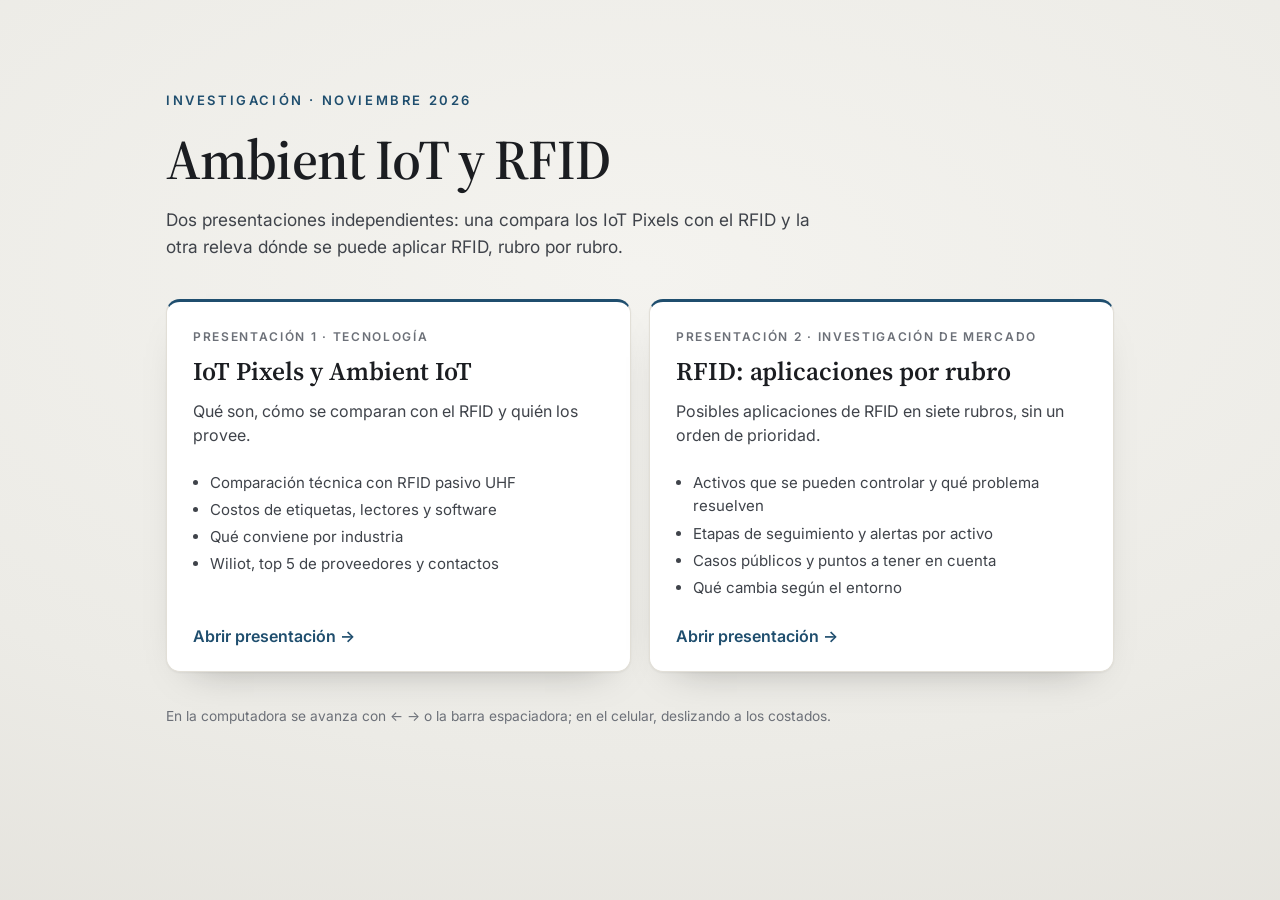
==== commit 14aa370f: "Separa IoT Pixels y RFID por rubro en dos presentaciones - iot-pixels.html: suma una sección de cost" ====
--- a/index.html
+++ b/index.html
@@ -3,8 +3,8 @@
 <head>
 <meta charset="utf-8">
 <meta name="viewport" content="width=device-width, initial-scale=1, viewport-fit=cover">
-<title>IoT Pixels y Ambient IoT</title>
-<meta name="description" content="Presentación: qué son los IoT Pixels, comparación con RFID, oportunidades de RFID por rubro, proveedores de Ambient IoT y contactos.">
+<title>Ambient IoT y RFID</title>
+<meta name="description" content="Dos presentaciones: IoT Pixels y Ambient IoT comparados con RFID, y posibles aplicaciones de RFID por rubro.">
 <meta name="theme-color" content="#ecebe6">
 <link rel="preconnect" href="https://fonts.googleapis.com">
 <link rel="preconnect" href="https://fonts.gstatic.com" crossorigin>
@@ -12,1396 +12,65 @@
 <style>
   :root {
     --bg: #ecebe6; --card: #ffffff; --tint: #f6f5f1; --ink: #1b1d21; --soft: #3f434a; --muted: #6c7078;
-    --line: #e2dfd7; --line2: #d1cdc2;
-    --accent: #1f4e6e; --accent-bg: #ebf1f5; --c: #1f4e6e;
-    --rfid: #355c8c; --pixel: #2b6a59; --mix: #8f6416; --warn-bg: #f7f1e3;
+    --line: #e2dfd7; --accent: #1f4e6e;
     --serif: "Source Serif 4", Georgia, "Times New Roman", serif;
-    --pad: clamp(10px, 2.4vmin, 30px);
-    --barH: 56px;
-    --padB: calc(var(--pad) + var(--barH) + 12px + env(safe-area-inset-bottom));
   }
-
   * { box-sizing: border-box; }
-  html, body { margin: 0; height: 100%; overflow: hidden; -webkit-text-size-adjust: 100%; -webkit-tap-highlight-color: transparent; }
-  body { color: var(--ink); background: radial-gradient(120% 90% at 50% 40%, #f4f3ef 0%, #ecebe6 60%, #e3e1db 100%) var(--bg);
-    font-family: Inter, system-ui, -apple-system, "Segoe UI", Roboto, sans-serif; }
-  button { font: inherit; color: inherit; }
-  a { color: var(--accent); text-underline-offset: .18em; text-decoration-thickness: 1px; }
-  strong { color: var(--ink); font-weight: 600; }
-
-  /* ---------- Lienzo ---------- */
-  #stage { position: fixed; inset: 0; overflow: hidden; touch-action: pan-y; }
-  #grid { position: absolute; left: 50%; top: 50%; width: var(--G); height: var(--G); pointer-events: none;
-    --a1: 0; --a2: .1; --a3: .1;
-    background-image:
-      radial-gradient(circle, rgb(40 40 40 / var(--a1)) 1px, transparent 1.5px),
-      radial-gradient(circle, rgb(40 40 40 / var(--a2)) 1px, transparent 1.5px),
-      radial-gradient(circle, rgb(40 40 40 / var(--a3)) 1px, transparent 1.5px); }
-  #world { position: absolute; left: 0; top: 0; width: 0; height: 0; transform-origin: 0 0; }
-  .frame { position: absolute; left: 0; top: 0; width: var(--W); height: var(--H); transform-origin: 50% 50%; }
-
-  /* ---------- Vista general ---------- */
-  .ov { pointer-events: none; }
-  .route { position: absolute; inset: 0; width: 100%; height: 100%; overflow: visible; }
-  .route path { fill: none; stroke: rgb(0 0 0 / .16); stroke-width: 1.5; stroke-dasharray: 1 7; stroke-linecap: round; }
-  .ov-title { position: absolute; left: 50%; top: 46%; transform: translate(-50%, -50%); width: min(50vw, 860px); text-align: center; }
-  .eyebrow { margin: 0; font-size: clamp(11px, .9vw, 14px); font-weight: 600; letter-spacing: .2em; text-transform: uppercase; color: var(--accent); }
-  .ov h1 { margin: .3em 0 .35em; font-family: var(--serif); font-size: clamp(30px, 3.4vw, 74px); font-weight: 600; line-height: 1.05; letter-spacing: -.015em; text-wrap: balance; }
-  .ov h1 .y { font-weight: 400; font-style: italic; color: var(--muted); }
-  .ov h1 .g { color: var(--accent); }
-  .ov-sub { margin: 0 auto; max-width: 32em; font-size: clamp(14px, 1.15vw, 21px); line-height: 1.5; color: var(--soft); text-wrap: balance; }
-  .ov-hint { margin: 1.3em 0 0; font-size: clamp(12px, .9vw, 15px); color: var(--muted); }
-  .ov-hint.end { display: none; font-family: var(--serif); font-size: clamp(20px, 2vw, 36px); font-weight: 600; color: var(--ink); }
-  body.at-end .ov-hint.start { display: none; }
-  body.at-end .ov-hint.end { display: block; }
-  .portrait .ov-title { top: calc(env(safe-area-inset-top) + 4.5vh); transform: translateX(-50%); width: calc(100% - 36px); }
-  .portrait .ov h1 { font-size: clamp(30px, 9.4vw, 52px); }
-  .portrait .ov-sub { font-size: clamp(13.5px, 3.7vw, 18px); }
-  .portrait .ov-hint.start { display: none; }
-
-  /* ---------- Círculos de sección ---------- */
-  .sec { pointer-events: none; }
-  .circle { pointer-events: auto; position: absolute; left: 50%; top: 50%; width: var(--D); height: var(--D); transform: translate(-50%, -50%);
-    border: 0; border-radius: 50%; padding: 11cqmin 10cqmin 0; cursor: zoom-in; container-type: size;
-    display: flex; flex-direction: column; align-items: center; text-align: center; background: #fbfaf7;
-    box-shadow: inset 0 0 0 .55cqmin var(--line2), 0 2cqmin 6cqmin -2cqmin rgb(0 0 0 / .18);
-    transition: box-shadow .25s; }
-  .circle:hover { box-shadow: inset 0 0 0 .7cqmin var(--accent), 0 2cqmin 6cqmin -2cqmin rgb(0 0 0 / .22); }
-  .circle:focus-visible { outline: 1cqmin solid var(--accent); outline-offset: 1.5cqmin; }
-  .sec.active .circle { cursor: default; box-shadow: inset 0 0 0 .55cqmin var(--line2), 0 2cqmin 6cqmin -2cqmin rgb(0 0 0 / .18); }
-  .c-num { display: block; font-family: var(--serif); font-size: 11cqmin; font-weight: 500; line-height: 1; color: var(--accent); }
-  .c-title { display: block; margin-top: 2cqmin; font-family: var(--serif); font-size: 9.5cqmin; font-weight: 600; line-height: 1.08; letter-spacing: -.01em; color: var(--ink); }
-  .c-sub { display: block; margin-top: 2.5cqmin; max-width: 66cqmin; font-size: 3.5cqmin; line-height: 1.4; color: var(--muted); }
-
-  /* ---------- Diapositivas ---------- */
-  .slide:not(.active) { cursor: zoom-in; }
-  .card { position: absolute; inset: var(--pad) var(--pad) var(--padB); overflow: hidden; background: var(--card);
-    border-radius: clamp(8px, 1.2vmin, 14px); border: 1px solid var(--line);
-    box-shadow: 0 1px 2px rgb(0 0 0 / .05), 0 18px 40px -24px rgb(0 0 0 / .35); }
-  .card::before { content: ""; position: absolute; inset: 0 0 auto; height: 3px; background: var(--accent); z-index: 2; }
-  .scroll { position: absolute; inset: 0; z-index: 1; overflow: hidden auto; overscroll-behavior: contain; display: flex; flex-direction: column;
-    padding: clamp(24px, 5.2vmin, 68px) clamp(18px, 5.5vw, 90px);
-    font-size: clamp(15px, calc(.55vw + .8vh + 4px), 24px); line-height: 1.55;
-    scrollbar-width: thin; scrollbar-color: rgb(0 0 0 / .2) transparent; }
-  .slide:not(.active) .scroll { overflow: hidden; }
-  .in { margin: auto 0; width: 100%; max-width: 1280px; align-self: center; }
-  .more { position: absolute; left: 50%; bottom: 14px; z-index: 3; transform: translate(-50%, 6px); pointer-events: none;
-    padding: .5em 1em; border-radius: 999px; font-size: 12.5px; font-weight: 600; color: #fff; background: var(--ink);
-    box-shadow: 0 6px 18px rgb(0 0 0 / .2); opacity: 0; transition: opacity .3s, transform .3s; }
-  .card.has-more .more { opacity: 1; transform: translate(-50%, 0); }
-
-  .kicker { display: flex; align-items: center; gap: .6em; margin: 0 0 .8em; font-size: .72em; font-weight: 600; letter-spacing: .16em; text-transform: uppercase; color: var(--accent); }
-  .kicker::before { content: ""; width: 1.6em; height: 1px; background: currentColor; }
-  h2 { margin: 0 0 .6em; font-family: var(--serif); font-size: clamp(26px, calc(1.8vw + 1.8vh), 58px); font-weight: 600; line-height: 1.12; letter-spacing: -.015em; text-wrap: balance; }
-  h2 em { font-style: normal; color: var(--accent); }
-  h3 { margin: 0 0 .35em; font-size: 1.05em; font-weight: 600; line-height: 1.3; }
-  p { margin: 0 0 .8em; }
-  .lead { max-width: 44em; margin-bottom: 1.1em; font-size: 1.18em; line-height: 1.5; color: var(--soft); }
-  .muted { color: var(--muted); font-size: .86em; }
-  .gap { margin-top: 1.2em; }
-
-  .chips { display: flex; flex-wrap: wrap; gap: .5em; margin: .4em 0 0; padding: 0; list-style: none; }
-  .chips li { padding: .38em .9em; border-radius: 999px; font-size: .86em; font-weight: 500; color: var(--soft); background: var(--tint); border: 1px solid var(--line); }
-
-  .grid { display: grid; grid-template-columns: repeat(var(--cols, 2), minmax(0, 1fr)); gap: clamp(10px, 1.6vmin, 20px); }
-  .box { padding: clamp(14px, 2.2vmin, 26px); border-radius: clamp(8px, 1.1vmin, 12px); background: var(--tint); border: 1px solid var(--line); }
-  .box h3 { color: var(--ink); }
-  .box p:last-child, .box ul:last-child { margin-bottom: 0; }
-  .ico { width: 1.25em; height: 1.25em; fill: none; stroke: currentColor; stroke-width: 1.7; stroke-linecap: round; stroke-linejoin: round; flex: none; }
-  .badge { display: grid; place-items: center; width: 2.4em; height: 2.4em; margin-bottom: .7em; border-radius: .6em; color: var(--accent); background: var(--accent-bg); }
-
-  ul.list { margin: .3em 0 0; padding: 0; list-style: none; }
-  ul.list li { position: relative; padding-left: 1.3em; margin: .45em 0; }
-  ul.list li::before { content: ""; position: absolute; left: .2em; top: .68em; width: .36em; height: .36em; border-radius: 50%; background: var(--accent); }
-  ul.check li::before { content: "✓"; width: auto; height: auto; top: 0; left: 0; background: none; color: var(--accent); font-weight: 700; }
-
-  .note { margin: 1.1em 0 0; padding: .85em 1.1em; border-radius: .5em; font-size: .92em; border-left: 3px solid var(--mix); background: var(--warn-bg); }
-  .note b { color: var(--mix); }
-
-  /* Flujo de funcionamiento */
-  .flow { display: grid; grid-template-columns: repeat(5, minmax(0, 1fr)); gap: 1.1em; margin: .6em 0 0; padding: 0; list-style: none; }
-  .flow li { position: relative; padding: 1.1em 1em; border-radius: .7em; background: var(--tint); border: 1px solid var(--line); font-size: .92em; }
-  .flow li:not(:last-child)::after { content: "→"; position: absolute; right: -1em; top: 1.55em; width: 1em; text-align: center; color: var(--muted); }
-  .flow .step { display: block; font-size: .72em; font-weight: 600; letter-spacing: .12em; color: var(--muted); margin-bottom: .2em; }
-  .flow h3 { color: var(--ink); }
-  .flow p { margin: 0; color: var(--soft); }
-
-  /* Mosaico de sensores */
-  .tiles { display: grid; grid-template-columns: repeat(6, minmax(0, 1fr)); gap: .8em; margin: .4em 0 0; padding: 0; list-style: none; }
-  .tiles li { display: flex; flex-direction: column; align-items: center; gap: .55em; padding: 1em .4em; border-radius: .7em; text-align: center; font-weight: 500; font-size: .9em;
-    background: var(--tint); border: 1px solid var(--line); }
-  .tiles .ico { width: 1.8em; height: 1.8em; color: var(--accent); }
-
-  /* Comparación RFID vs Pixel */
-  .cmp { display: grid; gap: .5em; }
-  .cmp .row { display: grid; grid-template-columns: minmax(8em, .75fr) 2fr 2fr; gap: .5em; }
-  .cmp .row > div { padding: .75em 1em; border-radius: .5em; background: var(--tint); }
-  .cmp .a { box-shadow: inset 3px 0 0 var(--rfid); }
-  .cmp .b { box-shadow: inset 3px 0 0 var(--pixel); }
-  .cmp .lbl { background: transparent !important; padding-left: 0 !important; font-weight: 600; color: var(--ink); }
-  .cmp .hd > div { padding-block: .3em; background: transparent; box-shadow: none; font-size: .78em; font-weight: 700; letter-spacing: .1em; text-transform: uppercase; }
-  .cmp .hd .a { color: var(--rfid); } .cmp .hd .b { color: var(--pixel); }
-
-  /* Dos preguntas */
-  .vs { display: grid; grid-template-columns: 1fr auto 1fr; gap: 1.2em; align-items: stretch; margin: .4em 0 1.2em; }
-  .vs .box { display: flex; flex-direction: column; justify-content: center; background: var(--card); }
-  .vs .who { font-size: .76em; font-weight: 700; letter-spacing: .12em; text-transform: uppercase; margin-bottom: .5em; }
-  .vs .q { margin: 0; font-family: var(--serif); font-size: clamp(20px, calc(1.1vw + 1.3vh), 40px); line-height: 1.25; font-weight: 600; color: var(--ink); }
-  .vs .sep { align-self: center; font-family: var(--serif); font-style: italic; color: var(--muted); }
-  .vs .rf { border-color: color-mix(in srgb, var(--rfid) 40%, transparent); border-top: 3px solid var(--rfid); } .vs .rf .who { color: var(--rfid); }
-  .vs .px { border-color: color-mix(in srgb, var(--pixel) 40%, transparent); border-top: 3px solid var(--pixel); } .vs .px .who { color: var(--pixel); }
-
-  /* Etiquetas de tecnología */
-  .tag { display: inline-block; padding: .18em .65em; border-radius: 999px; font-size: .76em; font-weight: 600; white-space: nowrap; }
-  .t-rfid { background: #e6edf6; color: var(--rfid); }
-  .t-pixel { background: #e4f0ec; color: var(--pixel); }
-  .t-mix { background: #f4ebd8; color: var(--mix); }
-  .ind .box header { display: flex; flex-wrap: wrap; align-items: center; justify-content: space-between; gap: .4em .8em; margin-bottom: .45em; }
-  .ind .box h3 { margin: 0; color: var(--ink); }
-  .ind .box p { margin: 0; color: var(--soft); font-size: .94em; }
-  .rule .big { margin: .4em 0 0; font-family: var(--serif); font-size: 1.35em; line-height: 1.35; font-weight: 500; color: var(--ink); }
-  .rule .rf { background: var(--card); border-top: 3px solid var(--rfid); } .rule .px { background: var(--card); border-top: 3px solid var(--pixel); }
-
-  /* Cifras */
-  .stats { display: grid; grid-template-columns: repeat(3, minmax(0, 1fr)); gap: clamp(10px, 1.6vmin, 20px); margin: .2em 0 1.2em; }
-  .stat { padding-top: .8em; border-top: 2px solid var(--accent); }
-  .stat b { display: block; font-family: var(--serif); font-size: clamp(30px, calc(1.6vw + 2vh), 68px); line-height: 1; font-weight: 600; letter-spacing: -.02em; color: var(--accent); }
-  .stat span { display: block; margin-top: .45em; font-size: .9em; color: var(--soft); }
-
-  /* Ranking */
-  .rank { display: flex; gap: 1.1em; align-items: flex-start; padding: 1.1em 0; border-top: 1px solid var(--line); }
-  .rank:first-of-type { border-top: 0; padding-top: .2em; }
-  .num { flex: none; display: grid; place-items: center; width: 2.2em; height: 2.2em; border-radius: 50%; font-size: 1.15em; font-weight: 600; color: #fff; background: var(--accent); }
-  .rank h3 { font-family: var(--serif); font-size: 1.3em; margin-bottom: .3em; }
-  .rank h3 small { font-family: Inter, system-ui, sans-serif; font-size: .62em; font-weight: 400; color: var(--muted); }
-  .rank p { margin: 0; color: var(--soft); }
-  .rank .of { display: block; margin-top: .45em; color: var(--ink); }
-
-  /* Contactos */
-  .contact { background: var(--card); }
-  .contact h3 { font-family: var(--serif); font-size: 1.35em; color: var(--ink); }
-  .contact ul { margin: .6em 0 0; padding: 0; list-style: none; }
-  .contact li { display: flex; gap: .65em; align-items: flex-start; margin: .5em 0; font-size: .93em; overflow-wrap: anywhere; }
-  .contact .ico { margin-top: .15em; color: var(--accent); }
-  .pill { display: inline-block; margin-left: .3em; padding: .05em .55em; border-radius: 999px; font-size: .75em; font-weight: 600; color: var(--accent); background: var(--accent-bg); }
-
-  /* Tablas de activos (en celular se vuelven tarjetas) */
-  .tbl { font-size: .9em; }
-  .tbl .row { display: grid; grid-template-columns: minmax(0, 1fr) minmax(0, 1.35fr) minmax(0, 1.35fr); gap: 1.2em; padding: .55em 0; border-bottom: 1px solid var(--line); }
-  .tbl .row > div:first-child { font-weight: 600; color: var(--ink); }
-  .tbl .row > div:not(:first-child) { color: var(--soft); }
-  .tbl .hd { padding-top: 0; border-bottom: 2px solid var(--line2); }
-  .tbl .hd > div { font-size: .76em; font-weight: 700; letter-spacing: .1em; text-transform: uppercase; color: var(--accent) !important; }
-
-  /* Etapas de seguimiento: cadena de lecturas por activo */
-  .stages { font-size: .88em; }
-  .st { display: grid; grid-template-columns: minmax(8em, .85fr) 3fr minmax(10em, 1.25fr); gap: .4em 1.4em; align-items: center; padding: .5em 0; border-bottom: 1px solid var(--line); }
-  .st h3 { margin: 0; font-size: 1em; color: var(--ink); }
-  .st.hd { padding-top: 0; border-bottom: 2px solid var(--line2); }
-  .st.hd > div { font-size: .76em; font-weight: 700; letter-spacing: .1em; text-transform: uppercase; color: var(--accent); }
-  .chain { display: flex; flex-wrap: wrap; align-items: center; gap: .35em 1.35em; margin: 0; padding: 0; list-style: none; }
-  .chain li { position: relative; padding: .16em .62em; border-radius: 999px; font-size: .9em; white-space: nowrap; color: var(--ink); background: var(--tint); border: 1px solid var(--line2); }
-  .chain li + li::before { content: "→"; position: absolute; left: -1.15em; color: var(--muted); }
-  .chain.big { font-size: 1.1em; margin: .3em 0 0; }
-  .chain.big li { background: var(--card); }
-  .alert { display: flex; gap: .5em; align-items: flex-start; margin: 0; color: var(--soft); }
-  .alert .ico { width: 1.1em; height: 1.1em; margin-top: .18em; color: var(--mix); }
-  .box .alert { margin-top: .8em; }
-
-  /* Prioridades, casos y preguntas */
-  .k { display: block; margin-bottom: .3em; font-size: .72em; font-weight: 700; letter-spacing: .12em; text-transform: uppercase; color: var(--accent); }
-  .prio .box { background: var(--card); }
-  .prio header { display: flex; align-items: center; gap: .7em; margin-bottom: .7em; }
-  .prio .num { width: 1.9em; height: 1.9em; font-size: 1em; }
-  .prio h3 { margin: 0; font-family: var(--serif); font-size: 1.2em; color: var(--ink); }
-  .prio dl { display: grid; grid-template-columns: auto 1fr; gap: .4em .9em; margin: 0; font-size: .9em; }
-  .prio dt { font-weight: 500; color: var(--muted); }
-  .prio dd { margin: 0; }
-  .case { background: var(--card); }
-  .case h3 { margin-bottom: .1em; font-family: var(--serif); font-size: 1.15em; }
-  .case h3 a { color: var(--ink); text-decoration-color: var(--line2); }
-  .case h3 a:hover { color: var(--accent); }
-  .case .loc { display: block; margin-bottom: .45em; font-size: .78em; color: var(--muted); }
-  .case p { font-size: .92em; color: var(--soft); }
-  .box.hl { border-color: color-mix(in srgb, var(--accent) 28%, transparent); background: var(--accent-bg); }
-  .qs .box { background: var(--card); }
-  .qs .qn { display: block; font-family: var(--serif); font-size: 2.4em; font-weight: 500; line-height: 1; color: var(--accent); }
-  .qs .q { margin: .35em 0 .5em; font-family: var(--serif); font-size: 1.3em; font-weight: 600; line-height: 1.3; color: var(--ink); }
-  .qs p:last-child { color: var(--soft); }
-
-  /* Fuentes */
-  .sources { columns: 3 15em; column-gap: 2.2em; margin: .2em 0 0; padding-left: 1.3em; font-size: .82em; }
-  .sources li { break-inside: avoid; margin: 0 0 .45em; overflow-wrap: anywhere; }
-  .srcgroups { columns: 3 15em; column-gap: 2.2em; font-size: .82em; }
-  .srcgroups section { break-inside: avoid; margin-bottom: 1em; }
-  .srcgroups h3 { margin: 0 0 .3em; font-size: 1em; color: var(--accent); }
-  .srcgroups ul { margin: 0; padding-left: 1.2em; }
-  .srcgroups li { margin: 0 0 .35em; overflow-wrap: anywhere; }
-
-  /* ---------- Barra de control ---------- */
-  .progress { position: fixed; left: 0; top: 0; z-index: 6; width: 100%; height: 3px; pointer-events: none; }
-  .progress i { display: block; height: 100%; width: var(--p, 0%); background: var(--accent); transition: width .6s; }
-  .bar { position: fixed; z-index: 6; right: max(16px, env(safe-area-inset-right)); bottom: calc(14px + env(safe-area-inset-bottom));
-    display: flex; align-items: center; gap: 2px; height: var(--barH); padding: 6px; border-radius: 999px;
-    background: rgb(255 255 255 / .96); border: 1px solid var(--line); box-shadow: 0 10px 28px -14px rgb(0 0 0 / .35); }
-  .bar button { display: grid; place-items: center; width: 44px; height: 44px; padding: 0; border: 0; border-radius: 50%; background: transparent; color: var(--ink); cursor: pointer; transition: background-color .2s, opacity .2s; }
-  .bar button[hidden] { display: none; }
-  .bar button:hover:not(:disabled) { background: var(--tint); }
-  .bar button:focus-visible { outline: 2px solid var(--accent); outline-offset: 1px; }
-  .bar button:disabled { opacity: .3; cursor: default; }
-  .bar #next { background: var(--accent); color: #fff; }
-  .bar #next:hover:not(:disabled) { background: #173d57; }
-  body.peek #ovBtn { background: var(--tint); }
-  .bar .ico { width: 22px; height: 22px; }
-  .where { display: flex; flex-direction: column; justify-content: center; min-width: 9.5em; max-width: 17em; padding: 0 .7em; line-height: 1.25; }
-  #secName { font-size: 13px; font-weight: 600; white-space: nowrap; overflow: hidden; text-overflow: ellipsis; }
-  #count { font-size: 11.5px; color: var(--muted); font-variant-numeric: tabular-nums; }
-  .toast { position: fixed; z-index: 7; left: max(16px, env(safe-area-inset-left)); bottom: calc(22px + env(safe-area-inset-bottom)); max-width: calc(100% - 32px);
-    padding: .65em 1.1em; border-radius: 999px; border: 1px solid var(--line); background: #fff; box-shadow: 0 8px 22px -14px rgb(0 0 0 / .35);
-    font-size: 13px; color: var(--soft); text-align: center; transition: opacity .6s; pointer-events: none; }
-  .toast.hide { opacity: 0; }
-  noscript { position: fixed; inset: auto 16px 16px; z-index: 9; padding: 1em; border-radius: 12px; background: var(--warn-bg); color: var(--ink); }
-
-  /* ---------- Celular ---------- */
-  @media (max-width: 760px) {
-    :root { --barH: 54px; }
-    .bar { left: max(10px, env(safe-area-inset-left)); right: max(10px, env(safe-area-inset-right)); bottom: calc(10px + env(safe-area-inset-bottom)); }
-    .where { flex: 1; min-width: 0; max-width: none; }
-    .toast { left: 50%; transform: translateX(-50%); width: max-content; top: calc(12px + env(safe-area-inset-top)); bottom: auto; border-radius: 14px; }
-    .scroll { line-height: 1.5; }
-    .grid, .stats { --cols: 1; grid-template-columns: 1fr; }
-    .stats { gap: 10px; }
-    .stat { display: flex; align-items: baseline; gap: .7em; }
-    .stat b { font-size: 2em; min-width: 3.2em; }
-    .stat span { margin: 0; }
-    .flow { grid-template-columns: 1fr; gap: .9em; }
-    .flow li { display: grid; grid-template-columns: auto 1fr; column-gap: .9em; padding: .8em .9em; }
-    .flow li .badge { grid-row: span 3; margin: 0; }
-    .flow li:not(:last-child)::after { content: "↓"; right: auto; left: 1.75em; top: auto; bottom: -1.2em; }
-    .tiles { grid-template-columns: repeat(3, minmax(0, 1fr)); gap: .55em; }
-    .tiles li { padding: .75em .3em; font-size: .82em; }
-    .cmp .row { grid-template-columns: 1fr 1fr; gap: .4em; }
-    .cmp .lbl { grid-column: 1 / -1; padding: .6em 0 0 !important; }
-    .cmp .hd .lbl { display: none; }
-    .cmp .row > div { padding: .6em .7em; font-size: .9em; }
-    .cmp .hd > div { padding-block: 0; font-size: .72em; }
-    .vs { grid-template-columns: 1fr; gap: .6em; }
-    .vs .sep { justify-self: center; }
-    .rank { gap: .8em; }
-    .num { font-size: 1.05em; }
-    .tbl .hd { display: none; }
-    .tbl .row { display: block; margin-bottom: .5em; padding: .7em .85em; border: 1px solid var(--line); border-radius: .6em; background: var(--tint); }
-    .tbl .row > div + div { margin-top: .35em; }
-    .tbl .row > div[data-l]:not(:first-child)::before { content: attr(data-l); display: block; font-size: .72em; font-weight: 600; letter-spacing: .06em; text-transform: uppercase; color: var(--muted); }
-    .st.hd { display: none; }
-    .st { grid-template-columns: 1fr; gap: .55em; margin-bottom: .5em; padding: .75em .85em; border: 1px solid var(--line); border-radius: .6em; background: var(--tint); }
-    .chain li { white-space: normal; background: var(--card); }
-    .prio dl { grid-template-columns: 1fr; gap: 0; }
-    .prio dt { margin-top: .45em; font-size: .75em; letter-spacing: .06em; text-transform: uppercase; }
-  }
-  @media (prefers-reduced-motion: reduce) { * { transition: none !important; } }
+  body { margin: 0; min-height: 100vh; color: var(--ink); background: radial-gradient(120% 90% at 50% 30%, #f4f3ef 0%, #ecebe6 60%, #e3e1db 100%) var(--bg);
+    font: 16px/1.55 Inter, system-ui, -apple-system, "Segoe UI", Roboto, sans-serif; }
+  .wrap { max-width: 980px; margin: 0 auto; padding: clamp(40px, 10vh, 110px) 16px 48px; }
+  .eyebrow { margin: 0; font-size: 13px; font-weight: 600; letter-spacing: .2em; text-transform: uppercase; color: var(--accent); }
+  h1 { margin: .35em 0 .3em; font-family: var(--serif); font-size: clamp(32px, 5vw, 56px); font-weight: 600; line-height: 1.08; letter-spacing: -.015em; }
+  .sub { margin: 0 0 2.2em; max-width: 38em; font-size: 1.08em; color: var(--soft); }
+  .decks { display: grid; grid-template-columns: repeat(auto-fit, minmax(280px, 1fr)); gap: 18px; }
+  .deck { display: flex; flex-direction: column; padding: 26px 26px 22px; border-radius: 14px; background: var(--card); border: 1px solid var(--line);
+    border-top: 3px solid var(--accent); color: inherit; text-decoration: none; box-shadow: 0 1px 2px rgb(0 0 0 / .05), 0 18px 40px -26px rgb(0 0 0 / .35);
+    transition: transform .2s, box-shadow .2s; }
+  .deck:hover { transform: translateY(-2px); box-shadow: 0 1px 2px rgb(0 0 0 / .05), 0 22px 44px -24px rgb(0 0 0 / .4); }
+  .deck:focus-visible { outline: 2px solid var(--accent); outline-offset: 3px; }
+  .k { font-size: 12px; font-weight: 600; letter-spacing: .14em; text-transform: uppercase; color: var(--muted); }
+  .deck h2 { margin: .4em 0 .45em; font-family: var(--serif); font-size: 1.6em; font-weight: 600; line-height: 1.2; }
+  .deck p { margin: 0 0 1.2em; color: var(--soft); }
+  .deck ul { margin: 0 0 1.4em; padding-left: 1.1em; color: var(--soft); font-size: .94em; }
+  .deck li { margin: .25em 0; }
+  .go { margin-top: auto; font-weight: 600; color: var(--accent); }
+  footer { margin-top: 2.5em; font-size: .86em; color: var(--muted); }
 </style>
 </head>
 <body>
+<main class="wrap">
+  <p class="eyebrow">Investigación · Noviembre 2026</p>
+  <h1>Ambient IoT y RFID</h1>
+  <p class="sub">Dos presentaciones independientes: una compara los IoT Pixels con el RFID y la otra releva dónde se puede aplicar RFID, rubro por rubro.</p>
 
-<svg width="0" height="0" style="position:absolute" aria-hidden="true">
-  <symbol id="i-zap" viewBox="0 0 24 24"><path d="M13 2 3 14h9l-1 8 10-12h-9l1-8z"/></symbol>
-  <symbol id="i-chip" viewBox="0 0 24 24"><rect x="5" y="5" width="14" height="14" rx="2"/><rect x="9" y="9" width="6" height="6"/><path d="M9 1v4M15 1v4M9 19v4M15 19v4M1 9h4M1 15h4M19 9h4M19 15h4"/></symbol>
-  <symbol id="i-bt" viewBox="0 0 24 24"><path d="m6.5 6.5 11 11L12 23V1l5.5 5.5-11 11"/></symbol>
-  <symbol id="i-gw" viewBox="0 0 24 24"><rect x="2" y="14" width="20" height="7" rx="2"/><path d="M6 17.5h.01M10 17.5h.01M12 14V9"/><path d="M8.5 7.5a5 5 0 0 1 7 0M6 5a8.5 8.5 0 0 1 12 0"/></symbol>
-  <symbol id="i-cloud" viewBox="0 0 24 24"><path d="M18 10h-1.26A8 8 0 1 0 9 20h9a5 5 0 0 0 0-10z"/></symbol>
-  <symbol id="i-temp" viewBox="0 0 24 24"><path d="M14 14.76V3.5a2.5 2.5 0 0 0-5 0v11.26a4.5 4.5 0 1 0 5 0z"/></symbol>
-  <symbol id="i-fill" viewBox="0 0 24 24"><rect x="5" y="3" width="14" height="18" rx="2"/><path d="M5 12h14M5 16h14"/></symbol>
-  <symbol id="i-move" viewBox="0 0 24 24"><path d="M22 12h-4l-3 9L9 3l-3 9H2"/></symbol>
-  <symbol id="i-pin" viewBox="0 0 24 24"><path d="M21 10c0 7-9 13-9 13s-9-6-9-13a9 9 0 0 1 18 0z"/><circle cx="12" cy="10" r="3"/></symbol>
-  <symbol id="i-drop" viewBox="0 0 24 24"><path d="M12 2.7 17.7 8.4a8 8 0 1 1-11.3 0z"/></symbol>
-  <symbol id="i-near" viewBox="0 0 24 24"><circle cx="12" cy="12" r="2"/><path d="M16.2 7.8a6 6 0 0 1 0 8.5M7.8 16.2a6 6 0 0 1 0-8.5M19.1 4.9a10 10 0 0 1 0 14.2M4.9 19.1a10 10 0 0 1 0-14.2"/></symbol>
-  <symbol id="i-net" viewBox="0 0 24 24"><circle cx="12" cy="12" r="10"/><path d="M2 12h20M12 2a15 15 0 0 1 4 10 15 15 0 0 1-4 10 15 15 0 0 1-4-10 15 15 0 0 1 4-10z"/></symbol>
-  <symbol id="i-phone" viewBox="0 0 24 24"><path d="M22 16.9v3a2 2 0 0 1-2.2 2 19.8 19.8 0 0 1-8.6-3.1 19.5 19.5 0 0 1-6-6A19.8 19.8 0 0 1 2.1 4.2 2 2 0 0 1 4.1 2h3a2 2 0 0 1 2 1.7c.1.9.4 1.8.7 2.7a2 2 0 0 1-.5 2.1L8 9.8a16 16 0 0 0 6 6l1.3-1.3a2 2 0 0 1 2.1-.4c.9.3 1.8.6 2.7.7a2 2 0 0 1 1.7 2z"/></symbol>
-  <symbol id="i-mail" viewBox="0 0 24 24"><rect x="2" y="4" width="20" height="16" rx="2"/><path d="m22 6-10 7L2 6"/></symbol>
-  <symbol id="i-left" viewBox="0 0 24 24"><path d="m15 18-6-6 6-6"/></symbol>
-  <symbol id="i-right" viewBox="0 0 24 24"><path d="m9 18 6-6-6-6"/></symbol>
-  <symbol id="i-ov" viewBox="0 0 24 24"><circle cx="12" cy="12" r="3"/><circle cx="4.5" cy="6" r="1.6"/><circle cx="19.5" cy="6" r="1.6"/><circle cx="4.5" cy="18" r="1.6"/><circle cx="19.5" cy="18" r="1.6"/></symbol>
-  <symbol id="i-alert" viewBox="0 0 24 24"><path d="M10.3 3.9 1.8 18a2 2 0 0 0 1.7 3h17a2 2 0 0 0 1.7-3L13.7 3.9a2 2 0 0 0-3.4 0z"/><path d="M12 9v4M12 17h.01"/></symbol>
-  <symbol id="i-fs" viewBox="0 0 24 24"><path d="M8 3H5a2 2 0 0 0-2 2v3M21 8V5a2 2 0 0 0-2-2h-3M3 16v3a2 2 0 0 0 2 2h3M16 21h3a2 2 0 0 0 2-2v-3"/></symbol>
-</svg>
+  <div class="decks">
+    <a class="deck" href="iot-pixels.html">
+      <span class="k">Presentación 1 · Tecnología</span>
+      <h2>IoT Pixels y Ambient IoT</h2>
+      <p>Qué son, cómo se comparan con el RFID y quién los provee.</p>
+      <ul>
+        <li>Comparación técnica con RFID pasivo UHF</li>
+        <li>Costos de etiquetas, lectores y software</li>
+        <li>Qué conviene por industria</li>
+        <li>Wiliot, top 5 de proveedores y contactos</li>
+      </ul>
+      <span class="go">Abrir presentación →</span>
+    </a>
+    <a class="deck" href="rfid-rubros.html">
+      <span class="k">Presentación 2 · Investigación de mercado</span>
+      <h2>RFID: aplicaciones por rubro</h2>
+      <p>Posibles aplicaciones de RFID en siete rubros, sin un orden de prioridad.</p>
+      <ul>
+        <li>Activos que se pueden controlar y qué problema resuelven</li>
+        <li>Etapas de seguimiento y alertas por activo</li>
+        <li>Casos públicos y puntos a tener en cuenta</li>
+        <li>Qué cambia según el entorno</li>
+      </ul>
+      <span class="go">Abrir presentación →</span>
+    </a>
+  </div>
 
-<div class="progress"><i></i></div>
-
-<main id="stage">
-<div id="grid"></div>
-<div id="world">
-
-<!-- Vista general -->
-<div class="frame ov" id="ov">
-  <svg class="route" aria-hidden="true"><path id="route"/></svg>
-  <div class="ov-title">
-    <p class="eyebrow">Investigación · Noviembre 2026</p>
-    <h1>IoT Pixels <span class="y">y</span> <span class="g">Ambient IoT</span></h1>
-    <p class="ov-sub">Qué son, cómo se comparan con RFID, en qué rubros conviene cada uno y quién los provee.</p>
-    <p class="ov-hint start">Tocá un tema o avanzá con → para empezar</p>
-    <p class="ov-hint end">¡Gracias! · ¿Preguntas?</p>
-  </div>
-</div>
-
-<!-- Círculos de cada sección -->
-<div class="frame sec" data-sec="1" data-name="Qué son los IoT Pixels"><button class="circle" aria-label="Ir a la sección 1: Qué son los IoT Pixels"><span class="c-num">01</span><span class="c-title">Qué son</span><span class="c-sub">Etiquetas sin batería del tamaño de una estampilla</span></button></div>
-<div class="frame sec" data-sec="2" data-name="La tecnología: Ambient IoT"><button class="circle" aria-label="Ir a la sección 2: La tecnología"><span class="c-num">02</span><span class="c-title">Ambient IoT</span><span class="c-sub">Cómo se llama la tecnología y quién la estandariza</span></button></div>
-<div class="frame sec" data-sec="3" data-name="Comparación con RFID"><button class="circle" aria-label="Ir a la sección 3: Comparación con RFID"><span class="c-num">03</span><span class="c-title">vs RFID</span><span class="c-sub">Frente a frente con el RFID pasivo UHF</span></button></div>
-<div class="frame sec" data-sec="4" data-name="Qué conviene por industria"><button class="circle" aria-label="Ir a la sección 4: Qué conviene por industria"><span class="c-num">04</span><span class="c-title">Por industria</span><span class="c-sub">Qué tecnología conviene en cada sector</span></button></div>
-<div class="frame sec" data-sec="5" data-name="RFID por rubro: dónde entrar"><button class="circle" aria-label="Ir a la sección 5: RFID por rubro, dónde entrar"><span class="c-num">05</span><span class="c-title">Dónde entrar</span><span class="c-sub">Prioridades para llevar RFID a otros rubros</span></button></div>
-<div class="frame sec" data-sec="6" data-name="RFID: 7 rubros en detalle"><button class="circle" aria-label="Ir a la sección 6: 7 rubros en detalle"><span class="c-num">06</span><span class="c-title">7 rubros</span><span class="c-sub">Activos, etapas, casos y riesgos de cada sector</span></button></div>
-<div class="frame sec" data-sec="7" data-name="El proveedor: Wiliot"><button class="circle" aria-label="Ir a la sección 7: El proveedor, Wiliot"><span class="c-num">07</span><span class="c-title">Wiliot</span><span class="c-sub">La empresa detrás de los IoT Pixels</span></button></div>
-<div class="frame sec" data-sec="8" data-name="Top 5 proveedores"><button class="circle" aria-label="Ir a la sección 8: Top 5 proveedores"><span class="c-num">08</span><span class="c-title">Top 5</span><span class="c-sub">Los proveedores de Ambient IoT más sólidos</span></button></div>
-<div class="frame sec" data-sec="9" data-name="Contactos corporativos"><button class="circle" aria-label="Ir a la sección 9: Contactos corporativos"><span class="c-num">09</span><span class="c-title">Contactos</span><span class="c-sub">A quién llamar y dónde escribir</span></button></div>
-<div class="frame sec" data-sec="10" data-name="Fuentes"><button class="circle" aria-label="Ir a la sección 10: Fuentes"><span class="c-num">10</span><span class="c-title">Fuentes</span><span class="c-sub">51 fuentes consultadas</span></button></div>
-
-<!-- ===== 1. Qué son ===== -->
-<article class="frame slide" data-sec="1"><div class="card" data-n="01"><div class="scroll"><div class="in">
-  <p class="kicker">01 · Qué son los IoT Pixels</p>
-  <h2>Pequeñas computadoras <em>sin batería</em></h2>
-  <p class="lead">Los <strong>IoT Pixels</strong> son un producto de <strong>Wiliot</strong>, empresa israelí de "ambient IoT". Son etiquetas del tamaño de una estampilla que funcionan como pequeñas computadoras sin batería; se pegan o integran en productos, cajas o pallets para saber <strong>dónde están</strong> y <strong>en qué condiciones</strong>.</p>
-  <ul class="chips">
-    <li>Producto de Wiliot</li><li>Tamaño estampilla</li><li>Sin batería</li><li>En productos, cajas o pallets</li>
-  </ul>
-</div></div><span class="more">Deslizá para ver más ↓</span></div></article>
-
-<article class="frame slide" data-sec="1"><div class="card" data-n="01"><div class="scroll"><div class="in">
-  <p class="kicker">01 · Qué son los IoT Pixels</p>
-  <h2>Cómo <em>funcionan</em></h2>
-  <ol class="flow">
-    <li><span class="badge"><svg class="ico"><use href="#i-zap"/></svg></span><span class="step">PASO 1</span><h3>Energía por radio</h3><p>Un <em>bridge</em> o <em>energizer</em> les transmite energía por ondas de radio, a distancia.</p></li>
-    <li><span class="badge"><svg class="ico"><use href="#i-chip"/></svg></span><span class="step">PASO 2</span><h3>Cosecha</h3><p>El Pixel se alimenta cosechando las ondas de radio del ambiente: no usa batería.</p></li>
-    <li><span class="badge"><svg class="ico"><use href="#i-bt"/></svg></span><span class="step">PASO 3</span><h3>Señal Bluetooth</h3><p>Transmite una señal Bluetooth estándar, tipo beacon.</p></li>
-    <li><span class="badge"><svg class="ico"><use href="#i-gw"/></svg></span><span class="step">PASO 4</span><h3>Gateway</h3><p>Un gateway recibe la señal y la envía a la nube de Wiliot.</p></li>
-    <li><span class="badge"><svg class="ico"><use href="#i-cloud"/></svg></span><span class="step">PASO 5</span><h3>Plataforma con IA</h3><p>La Wiliot Intelligence Platform convierte los datos en visibilidad continua e inteligencia operativa.</p></li>
-  </ol>
-</div></div><span class="more">Deslizá para ver más ↓</span></div></article>
-
-<article class="frame slide" data-sec="1"><div class="card" data-n="01"><div class="scroll"><div class="in">
-  <p class="kicker">01 · Qué son los IoT Pixels</p>
-  <h2>Qué pueden <em>medir</em></h2>
-  <ul class="tiles">
-    <li><svg class="ico"><use href="#i-temp"/></svg>Temperatura</li>
-    <li><svg class="ico"><use href="#i-fill"/></svg>Nivel de llenado</li>
-    <li><svg class="ico"><use href="#i-move"/></svg>Movimiento</li>
-    <li><svg class="ico"><use href="#i-pin"/></svg>Ubicación</li>
-    <li><svg class="ico"><use href="#i-drop"/></svg>Humedad</li>
-    <li><svg class="ico"><use href="#i-near"/></svg>Proximidad</li>
-  </ul>
-  <h3 class="gap">Ventajas</h3>
-  <ul class="list check">
-    <li><strong>Sin batería:</strong> ventajas en tamaño, costo y mantenimiento.</li>
-    <li>Vida útil prácticamente ilimitada; se pueden <strong>embeber en los productos</strong>.</li>
-    <li>Infraestructura de lectura mínima y de bajo costo.</li>
-  </ul>
-</div></div><span class="more">Deslizá para ver más ↓</span></div></article>
-
-<article class="frame slide" data-sec="1"><div class="card" data-n="01"><div class="scroll"><div class="in">
-  <p class="kicker">01 · Qué son los IoT Pixels</p>
-  <h2>Variantes y <em>evolución</em></h2>
-  <div class="grid" style="--cols:3">
-    <div class="box"><h3>Battery-Free</h3><p>La principal. Tamaño estampilla, <strong>~10 m</strong> de alcance.</p></div>
-    <div class="box"><h3>Battery-Assisted</h3><p>Tamaño tarjeta, con batería impresa. No necesita bridges y cuesta <strong>menos de US$2</strong>.</p></div>
-    <div class="box"><h3>Gen3 · enero 2026</h3><p>Más alcance, <strong>dual band</strong> y menor costo.</p></div>
-  </div>
-  <p class="gap">Fabricantes de las etiquetas: <strong>Avery Dennison</strong>, <strong>Identiv</strong> y <strong>Tageos</strong>.</p>
-  <div class="note"><b>Ojo:</b> "IoT Pixel" a veces se usa para otras cosas (como el PIXO Pixel, un display LED con ESP32). En contexto profesional casi siempre se refiere a Wiliot.</div>
-</div></div><span class="more">Deslizá para ver más ↓</span></div></article>
-
-<!-- ===== 2. Ambient IoT ===== -->
-<article class="frame slide" data-sec="2"><div class="card" data-n="02"><div class="scroll"><div class="in">
-  <p class="kicker">02 · La tecnología</p>
-  <h2>La tecnología se llama <em>Ambient IoT</em></h2>
-  <p class="lead">A-IoT, o "IoT ambiental". <strong>"IoT Pixel"</strong> es el nombre comercial del producto de Wiliot.</p>
-  <div class="grid">
-    <div class="box"><span class="badge"><svg class="ico"><use href="#i-zap"/></svg></span><h3>RF energy harvesting</h3><p>La etiqueta obtiene energía de las ondas de radio del entorno en lugar de usar batería ("battery-free").</p></div>
-    <div class="box"><span class="badge"><svg class="ico"><use href="#i-bt"/></svg></span><h3>Bluetooth Low Energy</h3><p>Protocolo con el que transmite los datos a gateways, access points o celulares.</p></div>
-  </div>
-</div></div><span class="more">Deslizá para ver más ↓</span></div></article>
-
-<article class="frame slide" data-sec="2"><div class="card" data-n="02"><div class="scroll"><div class="in">
-  <p class="kicker">02 · La tecnología</p>
-  <h2>No es exclusivo de <em>Wiliot</em></h2>
-  <p class="lead">Ambient IoT se está estandarizando y ya tiene una alianza de industria.</p>
-  <div class="grid" style="--cols:3">
-    <div class="box"><h3>3GPP</h3><p>Dentro de 5G Advanced, reutilizando las redes móviles.</p></div>
-    <div class="box"><h3>Bluetooth SIG</h3><p>El organismo que define el estándar Bluetooth.</p></div>
-    <div class="box"><h3>Ambient IoT Alliance</h3><p>Fundada en 2025 por:</p>
-      <ul class="chips"><li>Intel</li><li>Qualcomm</li><li>Infineon</li><li>PepsiCo</li><li>Atmosic</li><li>VusionGroup</li><li>Wiliot</li></ul></div>
-  </div>
-  <p class="muted gap">Tip de búsqueda: "Ambient IoT" es el término que más bibliografía devuelve.</p>
-</div></div><span class="more">Deslizá para ver más ↓</span></div></article>
-
-<!-- ===== 3. vs RFID ===== -->
-<article class="frame slide" data-sec="3"><div class="card" data-n="03"><div class="scroll"><div class="in">
-  <p class="kicker">03 · Comparación con RFID</p>
-  <h2>Qué es cada una</h2>
-  <p class="muted">Se compara con <strong>RFID pasivo UHF</strong>, el competidor directo en retail y logística.</p>
-  <div class="cmp">
-    <div class="row hd"><div class="lbl"></div><div class="a">RFID pasivo (UHF)</div><div class="b">IoT Pixel (Wiliot)</div></div>
-    <div class="row"><div class="lbl">Qué es</div><div class="a">Etiqueta con chip y antena que devuelve un ID cuando un lector la "ilumina"</div><div class="b">Etiqueta con chip, sensores y antena que transmite datos por Bluetooth</div></div>
-    <div class="row"><div class="lbl">Energía</div><div class="a">La del lector, solo durante la lectura</div><div class="b">Cosecha ondas de radio del entorno; versión con batería opcional</div></div>
-    <div class="row"><div class="lbl">Protocolo</div><div class="a">EPC Gen2 / ISO 18000-63 (~860–960 MHz)</div><div class="b">Bluetooth Low Energy (2,4 GHz)</div></div>
-    <div class="row"><div class="lbl">Datos</div><div class="a">Principalmente un identificador</div><div class="b">ID + sensado: temperatura, ubicación, movimiento, humedad, nivel</div></div>
-  </div>
-</div></div><span class="more">Deslizá para ver más ↓</span></div></article>
-
-<article class="frame slide" data-sec="3"><div class="card" data-n="03"><div class="scroll"><div class="in">
-  <p class="kicker">03 · Comparación con RFID</p>
-  <h2>Lectura, alcance y <em>costos</em></h2>
-  <div class="cmp">
-    <div class="row hd"><div class="lbl"></div><div class="a">RFID pasivo (UHF)</div><div class="b">IoT Pixel (Wiliot)</div></div>
-    <div class="row"><div class="lbl">Modo de lectura</div><div class="a">Por eventos: portal o escaneo</div><div class="b">Continuo, sin escanear</div></div>
-    <div class="row"><div class="lbl">Alcance</div><div class="a">Pocos metros hasta ~10 m</div><div class="b">~10 m</div></div>
-    <div class="row"><div class="lbl">Costo etiqueta</div><div class="a">US$0,08–0,30</div><div class="b">Desde ~US$0,10 en alto volumen; con batería US$1–2</div></div>
-    <div class="row"><div class="lbl">Infraestructura</div><div class="a">Lectores dedicados: ~US$1.000 de mano, ~US$10.000 fijos</div><div class="b">Bridges/gateways BLE de menos de US$50 o equipos existentes</div></div>
-  </div>
-</div></div><span class="more">Deslizá para ver más ↓</span></div></article>
-
-<article class="frame slide" data-sec="3"><div class="card" data-n="03"><div class="scroll"><div class="in">
-  <p class="kicker">03 · Comparación con RFID</p>
-  <h2>Escala, madurez y <em>entorno</em></h2>
-  <div class="cmp">
-    <div class="row hd"><div class="lbl"></div><div class="a">RFID pasivo (UHF)</div><div class="b">IoT Pixel (Wiliot)</div></div>
-    <div class="row"><div class="lbl">Lectura masiva</div><div class="a">Su fuerte: miles de tags por minuto</div><div class="b">Más lenta; pensada para monitoreo continuo</div></div>
-    <div class="row"><div class="lbl">Madurez</div><div class="a">~30 años, estándares globales</div><div class="b">Tecnología joven, mayormente un solo proveedor</div></div>
-    <div class="row"><div class="lbl">Metal y líquidos</div><div class="a">Mal desempeño: el metal refleja la señal y los líquidos la absorben. Existen etiquetas especiales "on-metal", más caras y voluminosas</div><div class="b">Mal desempeño por la misma razón; funcionan mejor sobre cartón o papel</div></div>
-  </div>
-</div></div><span class="more">Deslizá para ver más ↓</span></div></article>
-
-<article class="frame slide" data-sec="3"><div class="card" data-n="03"><div class="scroll"><div class="in">
-  <p class="kicker">03 · Comparación con RFID</p>
-  <h2>La diferencia <em>de fondo</em></h2>
-  <div class="vs">
-    <div class="box rf"><span class="who">RFID responde</span><p class="q">"¿Pasó este objeto por acá?"</p></div>
-    <span class="sep">vs</span>
-    <div class="box px"><span class="who">IoT Pixel responde</span><p class="q">"¿Dónde está este objeto ahora y en qué condiciones?"</p></div>
-  </div>
-  <p class="lead">Las etiquetas cuestan parecido; la diferencia está en el <strong>costo total del sistema</strong> (infraestructura).</p>
-</div></div><span class="more">Deslizá para ver más ↓</span></div></article>
-
-<article class="frame slide" data-sec="3"><div class="card" data-n="03"><div class="scroll"><div class="in">
-  <p class="kicker">03 · Comparación con RFID</p>
-  <h2>Limitaciones de los <em>IoT Pixels</em></h2>
-  <ul class="list">
-    <li>Funcionan mejor sobre cartón o papel; metal y líquidos son un desafío (igual que para RFID).</li>
-    <li>Dependencia de la nube y plataforma de Wiliot (riesgo de <strong>lock-in</strong>).</li>
-    <li>Ecosistema mucho más chico que el de RFID.</li>
-  </ul>
-  <div class="note"><b>Tendencia:</b> más que reemplazarse, se espera que convivan. Wiliot ya ofrece etiquetas "dual band" y Avery Dennison, gigante del RFID, invirtió US$75 millones más en Wiliot en 2026.</div>
-</div></div><span class="more">Deslizá para ver más ↓</span></div></article>
-
-<!-- ===== 4. Por industria ===== -->
-<article class="frame slide" data-sec="4"><div class="card" data-n="04"><div class="scroll"><div class="in">
-  <p class="kicker">04 · Qué conviene por industria</p>
-  <h2>La regla <em>general</em></h2>
-  <div class="grid rule">
-    <div class="box rf"><span class="tag t-rfid">RFID</span><p class="big">para identificar muchos objetos rápido en puntos de paso.</p></div>
-    <div class="box px"><span class="tag t-pixel">IoT Pixel</span><p class="big">para conocer estado y ubicación de forma continua y barata.</p></div>
-  </div>
-  <p class="muted gap">En las próximas diapositivas: <span class="tag t-rfid">RFID</span> <span class="tag t-pixel">IoT Pixel</span> <span class="tag t-mix">Mixto</span></p>
-</div></div><span class="more">Deslizá para ver más ↓</span></div></article>
-
-<article class="frame slide" data-sec="4"><div class="card" data-n="04"><div class="scroll"><div class="in">
-  <p class="kicker">04 · Por industria · 1 de 3</p>
-  <h2>Moda, alimentos, farma y <em>logística</em></h2>
-  <div class="grid ind">
-    <div class="box"><header><h3>Moda / indumentaria</h3><span class="tag t-rfid">RFID</span></header><p>Inventario de prendas: cientos de lecturas en segundos. No requiere sensado.</p></div>
-    <div class="box"><header><h3>Alimentos frescos y cadena de frío</h3><span class="tag t-pixel">IoT Pixel</span></header><p>Importa la temperatura durante todo el trayecto; reduce mermas.</p></div>
-    <div class="box"><header><h3>Farmacéutica / vacunas</h3><span><span class="tag t-pixel">IoT Pixel</span> <span class="tag t-mix">o mixto</span></span></header><p>Monitoreo térmico continuo; RFID para serialización de lotes.</p></div>
-    <div class="box"><header><h3>Logística / centros de distribución</h3><span class="tag t-mix">Mixto</span></header><p>RFID en andenes; Pixels para visibilidad de pallets dentro y fuera del depósito.</p></div>
-  </div>
-</div></div><span class="more">Deslizá para ver más ↓</span></div></article>
-
-<article class="frame slide" data-sec="4"><div class="card" data-n="04"><div class="scroll"><div class="in">
-  <p class="kicker">04 · Por industria · 2 de 3</p>
-  <h2>Retornables, retail, automotriz y <em>aeronáutico</em></h2>
-  <div class="grid ind">
-    <div class="box"><header><h3>Envases y activos retornables</h3><span class="tag t-pixel">IoT Pixel</span></header><p>Se pierden y circulan entre empresas; saber dónde están sin escanear.</p></div>
-    <div class="box"><header><h3>Supermercados / retail masivo</h3><span class="tag t-mix">Mixto → Pixel</span></header><p>RFID para inventario; Pixels para frescos y reposición en tiempo real.</p></div>
-    <div class="box"><header><h3>Automotriz / manufactura</h3><span class="tag t-rfid">RFID</span></header><p>Piezas en línea de producción con puntos de control. Ojo: sobre piezas metálicas ninguna de las dos funciona bien; con RFID hay que usar etiquetas especiales "on-metal".</p></div>
-    <div class="box"><header><h3>Aeronáutico</h3><span class="tag t-rfid">RFID</span></header><p>Estándares adoptados y lectura en puntos fijos.</p></div>
-  </div>
-</div></div><span class="more">Deslizá para ver más ↓</span></div></article>
-
-<article class="frame slide" data-sec="4"><div class="card" data-n="04"><div class="scroll"><div class="in">
-  <p class="kicker">04 · Por industria · 3 de 3</p>
-  <h2>Salud, agro, accesos y <em>consumo</em></h2>
-  <div class="grid ind">
-    <div class="box"><header><h3>Salud / hospitales</h3><span class="tag t-mix">Mixto</span></header><p>RFID para instrumental y acceso; Pixels/BLE para equipos móviles y condiciones.</p></div>
-    <div class="box"><header><h3>Agro / ganadería</h3><span class="tag t-rfid">RFID (LF)</span></header><p>Identificación animal estandarizada; estándar en trazabilidad bovina en Argentina.</p></div>
-    <div class="box"><header><h3>Accesos, peajes, bibliotecas</h3><span class="tag t-rfid">RFID</span></header><p>Identificación en un punto con infraestructura consolidada.</p></div>
-    <div class="box"><header><h3>Bienes de consumo conectados</h3><span class="tag t-pixel">IoT Pixel</span></header><p>Productos que interactúan con el celular del cliente por Bluetooth.</p></div>
-  </div>
-</div></div><span class="more">Deslizá para ver más ↓</span></div></article>
-
-<article class="frame slide" data-sec="4"><div class="card" data-n="04"><div class="scroll"><div class="in">
-  <p class="kicker">04 · Qué conviene por industria</p>
-  <h2>¿Cuál <em>conviene</em>?</h2>
-  <div class="grid">
-    <div class="box"><h3><span class="tag t-rfid">RFID</span> si…</h3><ul class="list check">
-      <li>El objetivo es contar o identificar, no medir.</li>
-      <li>Hay puntos de paso claros.</li>
-      <li>Se necesita lectura masiva rápida.</li>
-      <li>La industria ya tiene estándares RFID.</li></ul></div>
-    <div class="box"><h3><span class="tag t-pixel">IoT Pixel</span> si…</h3><ul class="list check">
-      <li>Importan las condiciones del producto.</li>
-      <li>Los objetos salen de lugares controlados.</li>
-      <li>Querés eliminar el escaneo manual.</li>
-      <li>El producto es perecedero o el activo es valioso.</li></ul></div>
-  </div>
-  <p class="muted gap">Análisis general basado en el uso típico de cada tecnología. En Argentina/LatAm, RFID tiene mucho más ecosistema local; los IoT Pixels todavía tienen poca adopción.</p>
-</div></div><span class="more">Deslizá para ver más ↓</span></div></article>
-
-<!-- ===== 5. RFID por rubro: dónde entrar ===== -->
-<article class="frame slide" data-sec="5"><div class="card" data-n="05"><div class="scroll"><div class="in">
-  <p class="kicker">05 · RFID por rubro</p>
-  <h2>Frigoríficos y salud: <em>las mejores entradas</em></h2>
-  <div class="grid">
-    <div class="box hl"><span class="k">Prioridad 1</span><h3>Frigoríficos</h3><p>Tiene una <strong>obligación legal vigente desde el 1 de julio de 2026</strong>.</p></div>
-    <div class="box hl"><span class="k">Prioridad 2</span><h3>Salud</h3><p>Reutiliza casi tal cual lo que ya se ofrece en <strong>hotelería</strong>: ropa blanca, uniformes y lavandería.</p></div>
-  </div>
-  <p class="muted gap">El orden es un criterio propio, basado en regulación, cercanía con la oferta actual y evidencia pública. No se calculó tamaño de mercado ni costos. La mayoría de las cifras vienen de proveedores, prensa del sector o casos viejos: sirven como hipótesis para un piloto, no como promesa comercial.</p>
-  <div class="note"><b>Pregunta abierta:</b> ¿la plataforma trabaja solo en UHF? Si es así, en frigoríficos haría falta sumar lectura de baja frecuencia para las caravanas.</div>
-</div></div><span class="more">Deslizá para ver más ↓</span></div></article>
-
-<article class="frame slide" data-sec="5"><div class="card" data-n="05"><div class="scroll"><div class="in">
-  <p class="kicker">05 · RFID por rubro</p>
-  <h2>Prioridades <em>1 a 4</em></h2>
-  <div class="grid prio">
-    <div class="box"><header><span class="num">1</span><h3>Frigoríficos</h3></header><dl>
-      <dt>Entrada</dt><dd>Cajones, ganchos y stock en cámara</dd>
-      <dt>Por qué ahora</dt><dd>La lectura de caravanas en faena ya es obligatoria</dd>
-      <dt>Riesgo</dt><dd>Ganchos: los tags se dañan o se caen</dd></dl></div>
-    <div class="box"><header><span class="num">2</span><h3>Salud</h3></header><dl>
-      <dt>Entrada</dt><dd>Textiles, luego equipos médicos e instrumental</dd>
-      <dt>Por qué ahora</dt><dd>Es el producto actual, con caso local</dd>
-      <dt>Riesgo</dt><dd>Ya hay competidores locales en textiles</dd></dl></div>
-    <div class="box"><header><span class="num">3</span><h3>Laboratorio</h3></header><dl>
-      <dt>Entrada</dt><dd>Muestras en tránsito y equipos calibrados</dd>
-      <dt>Por qué ahora</dt><dd>Una muestra perdida puede ser irreemplazable</dd>
-      <dt>Riesgo</dt><dd>Validación regulatoria y tamaño del tubo</dd></dl></div>
-    <div class="box"><header><span class="num">4</span><h3>Transportes</h3></header><dl>
-      <dt>Entrada</dt><dd>Pallets, cajones y neumáticos</dd>
-      <dt>Por qué ahora</dt><dd>La pérdida de retornables tiene costo directo</dd>
-      <dt>Riesgo</dt><dd>Sin contratos, el dato no recupera nada</dd></dl></div>
-  </div>
-</div></div><span class="more">Deslizá para ver más ↓</span></div></article>
-
-<article class="frame slide" data-sec="5"><div class="card" data-n="05"><div class="scroll"><div class="in">
-  <p class="kicker">05 · RFID por rubro</p>
-  <h2>Prioridades <em>5 a 7</em></h2>
-  <div class="grid prio" style="--cols:3">
-    <div class="box"><header><span class="num">5</span><h3>Minería</h3></header><dl>
-      <dt>Entrada</dt><dd>Pañol de herramientas, EPP y campamento</dd>
-      <dt>Por qué ahora</dt><dd>Ola de proyectos de cobre y litio</dd>
-      <dt>Riesgo</dt><dd>En cielo abierto, GPS y LoRa compiten para ubicar personas</dd></dl></div>
-    <div class="box"><header><span class="num">6</span><h3>Terminales portuarias</h3></header><dl>
-      <dt>Entrada</dt><dd>Gate, flota interna y combustible</dd>
-      <dt>Por qué ahora</dt><dd>Exolgan amplía la terminal y automatiza gates</dd>
-      <dt>Riesgo</dt><dd>Venta larga e integración con el sistema de la terminal</dd></dl></div>
-    <div class="box"><header><span class="num">7</span><h3>Financiero</h3></header><dl>
-      <dt>Entrada</dt><dd>Inventario de IT y custodia de valores</dd>
-      <dt>Por qué ahora</dt><dd>Auditoría y control de bienes</dd>
-      <dt>Riesgo</dt><dd>Pocos clientes y casos muy reservados</dd></dl></div>
-  </div>
-</div></div><span class="more">Deslizá para ver más ↓</span></div></article>
-
-<article class="frame slide" data-sec="5"><div class="card" data-n="05"><div class="scroll"><div class="in">
-  <p class="kicker">05 · RFID por rubro</p>
-  <h2>Qué cambia respecto de <em>hotelería</em></h2>
-  <p>La plataforma de eventos, alertas y analítica se reutiliza, pero <strong>el tag y el lector cambian según el entorno</strong>.</p>
-  <div class="tbl">
-    <div class="row hd"><div>Entorno</div><div>Rubros</div><div>Qué probar antes de cotizar</div></div>
-    <div class="row"><div>Metal</div><div>Financiero, puertos, minería, instrumental</div><div>Tags para metal, distancia de lectura y fijación</div></div>
-    <div class="row"><div>Líquidos</div><div>Laboratorio, sangre, medicación</div><div>HF o UHF específico, con pruebas en el envase real</div></div>
-    <div class="row"><div>Frío y escarcha</div><div>Frigoríficos, biobancos</div><div>Adhesivo, temperatura de operación y lectores aptos</div></div>
-    <div class="row"><div>Lavado y esterilización</div><div>Salud, cajones, ropa</div><div>Ciclos reales, químicos, autoclave y vida útil</div></div>
-    <div class="row"><div>Exterior y grandes distancias</div><div>Puertos, minería, transporte</div><div>Antenas fijas para puntos de paso, combinadas con GPS</div></div>
-    <div class="row"><div>Zona con riesgo de explosión</div><div>Minería subterránea, ciertos procesos</div><div>Equipos certificados para esa clasificación</div></div>
-  </div>
-  <p class="muted gap">Guía general para definir pruebas, no un resultado de los casos citados.</p>
-</div></div><span class="more">Deslizá para ver más ↓</span></div></article>
-
-<article class="frame slide" data-sec="5"><div class="card" data-n="05"><div class="scroll"><div class="in">
-  <p class="kicker">05 · RFID por rubro</p>
-  <h2>Dos preguntas para <em>calificar un piloto</em></h2>
-  <div class="grid qs">
-    <div class="box"><span class="qn">1</span><p class="q">¿El activo pasa siempre por un punto de lectura identificable?</p><p>Si no pasa, RFID pasivo dará un registro incompleto.</p></div>
-    <div class="box"><span class="qn">2</span><p class="q">¿Alguien responde por el activo o por la pérdida?</p><p>Si nadie responde, la alerta no se convierte en ahorro.</p></div>
-  </div>
-  <p class="muted gap">Sirven en cualquier rubro.</p>
-</div></div><span class="more">Deslizá para ver más ↓</span></div></article>
-
-<article class="frame slide" data-sec="5"><div class="card" data-n="05"><div class="scroll"><div class="in">
-  <p class="kicker">05 · RFID por rubro</p>
-  <h2>Etapas de seguimiento <em>por activo</em></h2>
-  <p class="lead">Cada activo se puede seguir como una <strong>cadena de lecturas</strong>: cada etapa marca un cambio de lugar, estado o responsable.</p>
-  <div class="box"><span class="k">Ejemplo · Sábanas, ambos y uniformes (salud)</span><ol class="chain big"><li>Alta</li><li>Entrega</li><li>Uso en sector</li><li>Retiro sucio</li><li>Envío a lavandería</li><li>Lavado</li><li>Retorno</li><li>Stock</li></ol><p class="alert"><svg class="ico"><use href="#i-alert"/></svg>Salida del edificio, prenda sin devolver o fin de vida útil</p></div>
-  <div class="grid gap">
-    <div class="box hl"><span class="k">Para un piloto</span>No hace falta leer todas las etapas. Alcanza con empezar por las que cambian de responsable o de sector, y sumar el resto si el dato lo justifica.</div>
-    <div class="box"><span class="k">Es una propuesta</span>Las cadenas surgen de los usos investigados, no son un estándar: hay que ajustarlas al proceso real de cada cliente.</div>
-  </div>
-  <p class="muted gap">Cada rubro de la sección siguiente tiene su tabla de etapas.</p>
-</div></div><span class="more">Deslizá para ver más ↓</span></div></article>
-
-<!-- ===== 6. 7 rubros en detalle ===== -->
-<article class="frame slide" data-sec="6"><div class="card" data-n="06"><div class="scroll"><div class="in">
-  <p class="kicker">06 · Rubro 1 · Frigoríficos</p>
-  <h2>Frigoríficos: <em>la norma ya obliga</em></h2>
-  <p class="lead">Desde el <strong>1 de julio de 2026</strong>, las plantas deben leer la caravana electrónica en la línea de faena y asociarla al número de garrón. La oportunidad es seguir esa identidad después de la lectura obligatoria: cuarteo, cámara, cajones y despacho.</p>
-  <h3>Qué exige la norma</h3>
-  <ul class="list">
-    <li>La <a href="https://bichosdecampo.com/que-no-se-corte-se-comenzo-a-exigir-a-los-frigorificos-la-trazabilidad-en-la-faena-vacuna-para-prolongar-la-cadena-iniciada-pr-los-criadores-con-la-caravana-electronica-puesta-a-los-terneros/">Resolución 40/2026</a> pide leer con equipos electrónicos en una zona intermedia de la línea, una vez asignado el garrón. La carga manual queda para casos excepcionales.</li>
-    <li>Pide registrar el dato en el Sistema Integral de Faena, y recuperar, desactivar y destruir las caravanas dentro de la planta.</li>
-    <li>Este vínculo prepara el terreno para extender la identificación al cuarteo y al troceo.</li>
-  </ul>
-</div></div><span class="more">Deslizá para ver más ↓</span></div></article>
-
-<article class="frame slide" data-sec="6"><div class="card" data-n="06"><div class="scroll"><div class="in">
-  <p class="kicker">06 · Rubro 1 · Frigoríficos</p>
-  <h2>Frigoríficos: <em>qué se controla</em></h2>
-  <div class="tbl">
-    <div class="row hd"><div>Activo</div><div>Qué se controla</div><div>Problema que resuelve</div></div>
-    <div class="row"><div>Caravanas</div><div>Lectura en faena, vínculo con garrón, recupero y destrucción</div><div>Cumplimiento y carga manual en el Sistema Integral de Faena</div></div>
-    <div class="row"><div>Ganchos y rieles</div><div>Qué res va en cada gancho y por dónde pasó</div><div>Pérdida de identidad entre puestos</div></div>
-    <div class="row"><div>Medias reses en cámara</div><div>Inventario, tiempo de oreo y orden de salida</div><div>Conteos en frío y mermas no detectadas</div></div>
-    <div class="row"><div>Cajones y bandejas</div><div>Lote o cortes por recipiente, lavado y retorno</div><div>Mezcla de lotes y pérdida de cajones</div></div>
-    <div class="row"><div>Pallets y despacho</div><div>Carga correcta por cliente y camión</div><div>Errores de despacho y retiros de mercado lentos</div></div>
-    <div class="row"><div>Cuchillos, chairas y EPP</div><div>Asignación, higiene y reposición</div><div>Elementos sin control en áreas sanitarias</div></div>
-    <div class="row"><div>Ropa de planta</div><div>Lavado y separación de áreas</div><div>Riesgo sanitario y pérdidas</div></div>
-  </div>
-</div></div><span class="more">Deslizá para ver más ↓</span></div></article>
-
-<article class="frame slide" data-sec="6"><div class="card" data-n="06"><div class="scroll"><div class="in">
-  <p class="kicker">06 · Rubro 1 · Frigoríficos</p>
-  <h2>Frigoríficos: <em>etapas de seguimiento</em></h2>
-  <div class="stages">
-    <div class="st hd"><div>Activo</div><div>Etapas de seguimiento</div><div>Alerta principal</div></div>
-    <div class="st"><h3>Caravanas</h3><ol class="chain"><li>Llegada de la hacienda</li><li>Lectura en línea</li><li>Vínculo con garrón</li><li>Registro en el Sistema Integral de Faena</li><li>Recupero</li><li>Destrucción</li></ol><p class="alert"><svg class="ico"><use href="#i-alert"/></svg>Caravana sin leer, sin vínculo o sin destruir</p></div>
-    <div class="st"><h3>Ganchos y rieles</h3><ol class="chain"><li>Asignación a la res</li><li>Puestos de faena</li><li>Inspección</li><li>Cámara</li><li>Liberación</li><li>Lavado</li><li>Reuso</li></ol><p class="alert"><svg class="ico"><use href="#i-alert"/></svg>Gancho sin lectura o tag que dejó de responder</p></div>
-    <div class="st"><h3>Medias reses en cámara</h3><ol class="chain"><li>Pesaje</li><li>Ingreso a cámara</li><li>Oreo</li><li>Salida</li><li>Cuarteo o despacho</li></ol><p class="alert"><svg class="ico"><use href="#i-alert"/></svg>Tiempo de oreo fuera de rango o res no ubicada</p></div>
-    <div class="st"><h3>Cajones y bandejas</h3><ol class="chain"><li>Lavado</li><li>Asignación de lote</li><li>Desposte</li><li>Cámara</li><li>Despacho</li><li>Retorno</li></ol><p class="alert"><svg class="ico"><use href="#i-alert"/></svg>Mezcla de lotes o cajón sin retorno</p></div>
-    <div class="st"><h3>Pallets y despacho</h3><ol class="chain"><li>Armado</li><li>Cámara</li><li>Preparación del pedido</li><li>Carga</li><li>Entrega</li><li>Retorno del pallet</li></ol><p class="alert"><svg class="ico"><use href="#i-alert"/></svg>Pallet en camión o cliente incorrecto</p></div>
-    <div class="st"><h3>Cuchillos, chairas y EPP</h3><ol class="chain"><li>Entrega</li><li>Uso</li><li>Higiene</li><li>Afilado o inspección</li><li>Devolución</li><li>Baja</li></ol><p class="alert"><svg class="ico"><use href="#i-alert"/></svg>Elemento faltante o sin higiene registrada</p></div>
-    <div class="st"><h3>Ropa de planta</h3><ol class="chain"><li>Entrega</li><li>Ingreso al área</li><li>Retiro</li><li>Lavado</li><li>Retorno</li></ol><p class="alert"><svg class="ico"><use href="#i-alert"/></svg>Prenda fuera de su área o sin lavado registrado</p></div>
-  </div>
-</div></div><span class="more">Deslizá para ver más ↓</span></div></article>
-
-<article class="frame slide" data-sec="6"><div class="card" data-n="06"><div class="scroll"><div class="in">
-  <p class="kicker">06 · Rubro 1 · Frigoríficos</p>
-  <h2>Frigoríficos: <em>evidencia y primer paso</em></h2>
-  <ul class="list">
-    <li><a href="https://pepperl-fuchs.com/usa/en/28859.htm">Un gran procesador europeo</a> usa 600 sistemas de identificación y 30.000 transpondedores en una planta de hasta 90.000 cerdos por semana. Cubre ganchos, racks y cajas, entre -30 °C y +140 °C. Es un caso de proveedor.</li>
-    <li><a href="https://www.rfidjournal.com/?p=68457">Reynolds</a>, distribuidor británico de alimentos frescos, ahorró unas £150.000 en un año con cajones reutilizables y recuperó la inversión en menos de tres meses. Sirve como analogía, no como caso de frigorífico.</li>
-    <li>Una <a href="https://ampc.com.au/media/0ackqgrr/ampc_2021-1191_snapshot.pdf">revisión australiana de AMPC</a> encontró que la mayoría de las plantas consultadas tuvo dificultades con RFID en ganchos, porque el chip se daña o se cae.</li>
-  </ul>
-  <div class="note"><b>A tener en cuenta:</b> la <a href="https://www.argentina.gob.ar/normativa/nacional/norma-281264/texto">norma técnica de 2017</a> fijaba las caravanas en 134,2 kHz, con lectura fija de hasta 70 cm. No se pudo confirmar si la <a href="https://news.agrofy.com.ar/noticia/214613/se-reglamento-uso-caravana-electronica-2026-como-se-debe-aplicar-e-informar-senasa">Resolución 841/2025</a> cambió esos requisitos. Si es igual, la línea necesita baja frecuencia aunque el resto del sistema sea UHF.</div>
-  <div class="box hl gap"><span class="k">Primer paso sugerido</span>Empezar en cajones y cámara, donde hay menos riesgo que en ganchos, y probar ganchos en un tramo chico de línea.</div>
-</div></div><span class="more">Deslizá para ver más ↓</span></div></article>
-
-<article class="frame slide" data-sec="6"><div class="card" data-n="06"><div class="scroll"><div class="in">
-  <p class="kicker">06 · Rubro 2 · Salud</p>
-  <h2>Salud: <em>de la hotelería al hospital</em></h2>
-  <p>Los textiles funcionan igual que en hotelería y ya hay un caso en Buenos Aires. Desde ahí se puede crecer hacia equipos médicos e instrumental, donde el ahorro por activo es mayor.</p>
-  <div class="tbl">
-    <div class="row hd"><div>Activo</div><div>Qué se controla</div><div>Problema que resuelve</div></div>
-    <div class="row"><div>Sábanas, ambos y uniformes</div><div>Entrega por persona, lavado, retorno y salidas del edificio</div><div>Compras de más, acopio en lockers, lavado casero no autorizado</div></div>
-    <div class="row"><div>Bombas de infusión, monitores, camas</div><div>Última ubicación, uso y mantenimiento</div><div>Tiempo buscando, alquileres, mantenimiento vencido</div></div>
-    <div class="row"><div>Instrumental y cajas quirúrgicas</div><div>Armado, esterilización, vencimiento y paso por quirófano</div><div>Cirugías demoradas, cajas incompletas</div></div>
-    <div class="row"><div>Endoscopios</div><div>Uso, reprocesamiento y mantenimiento</div><div>Equipos subutilizados y trazabilidad de lavado</div></div>
-    <div class="row"><div>Implantes y consumibles caros</div><div>Stock, consignación y consumo por cirugía</div><div>Vencimientos, disputas con proveedores, costeo impreciso</div></div>
-    <div class="row"><div>Sangre y medicación crítica</div><div>Custodia y condiciones</div><div>Errores de identificación</div></div>
-  </div>
-</div></div><span class="more">Deslizá para ver más ↓</span></div></article>
-
-<article class="frame slide" data-sec="6"><div class="card" data-n="06"><div class="scroll"><div class="in">
-  <p class="kicker">06 · Rubro 2 · Salud</p>
-  <h2>Salud: <em>etapas de seguimiento</em></h2>
-  <div class="stages">
-    <div class="st hd"><div>Activo</div><div>Etapas de seguimiento</div><div>Alerta principal</div></div>
-    <div class="st"><h3>Sábanas, ambos y uniformes</h3><ol class="chain"><li>Alta</li><li>Entrega</li><li>Uso en sector</li><li>Retiro sucio</li><li>Envío a lavandería</li><li>Lavado</li><li>Retorno</li><li>Stock</li></ol><p class="alert"><svg class="ico"><use href="#i-alert"/></svg>Salida del edificio, prenda sin devolver o fin de vida útil</p></div>
-    <div class="st"><h3>Bombas de infusión, monitores, camas</h3><ol class="chain"><li>Alta</li><li>Depósito</li><li>Asignación a sector</li><li>Uso</li><li>Limpieza</li><li>Mantenimiento</li><li>Disponible</li></ol><p class="alert"><svg class="ico"><use href="#i-alert"/></svg>Mantenimiento vencido o equipo fuera de su zona</p></div>
-    <div class="st"><h3>Instrumental y cajas quirúrgicas</h3><ol class="chain"><li>Armado</li><li>Esterilización</li><li>Depósito estéril</li><li>Quirófano</li><li>Retiro sucio</li><li>Lavado</li><li>Inspección</li><li>Rearmado</li></ol><p class="alert"><svg class="ico"><use href="#i-alert"/></svg>Vencimiento estéril o caja incompleta</p></div>
-    <div class="st"><h3>Endoscopios</h3><ol class="chain"><li>Depósito</li><li>Procedimiento</li><li>Prelavado</li><li>Reprocesamiento</li><li>Secado y guarda</li><li>Mantenimiento</li></ol><p class="alert"><svg class="ico"><use href="#i-alert"/></svg>Uso sin reprocesamiento registrado</p></div>
-    <div class="st"><h3>Implantes y consumibles caros</h3><ol class="chain"><li>Recepción</li><li>Stock o consignación</li><li>Reserva</li><li>Quirófano</li><li>Consumo por paciente</li><li>Facturación y reposición</li></ol><p class="alert"><svg class="ico"><use href="#i-alert"/></svg>Próximo vencimiento o consumo sin registrar</p></div>
-    <div class="st"><h3>Sangre y medicación crítica</h3><ol class="chain"><li>Recepción</li><li>Almacenamiento</li><li>Preparación</li><li>Entrega al sector</li><li>Verificación</li><li>Administración</li><li>Retorno o descarte</li></ol><p class="alert"><svg class="ico"><use href="#i-alert"/></svg>Unidad en sector incorrecto o fuera de tiempo</p></div>
-  </div>
-</div></div><span class="more">Deslizá para ver más ↓</span></div></article>
-
-<article class="frame slide" data-sec="6"><div class="card" data-n="06"><div class="scroll"><div class="in">
-  <p class="kicker">06 · Rubro 2 · Salud</p>
-  <h2>Salud: <em>casos</em></h2>
-  <div class="grid">
-    <div class="box case"><h3><a href="https://www.rfidjournal.com/?p=154248">Sanatorio Finochietto</a></h3><span class="loc">Buenos Aires</span><p>Controla unas 80.000 prendas con UHF, incluida la lavandería externa. Bajó compras redundantes y pérdidas, y detecta salidas no autorizadas. El proveedor es Telectronica: es referencia y también competencia.</p></div>
-    <div class="box case"><h3><a href="https://www.rfidjournal.com/?p=221662">Centro Hospitalar de Entre Douro e Vouga</a></h3><span class="loc">Portugal</span><p>Redujo 15% el lavado y bajó a menos de la mitad una compra anual de uniformes de unos €150.000. Espera recuperar la inversión en dos años o menos.</p></div>
-    <div class="box case"><h3><a href="https://www.gs1uk.org/sites/default/files/Session_4._Dr_Malcolm_Phillips_Improving_patient_safety_and_financial_efficiency_with_RFID_in_NHS_Lothian.pdf">NHS Lothian</a></h3><span class="loc">Escocia</span><p>Encontrar tres bombas entre 310 pasó de dos semanas a menos de una hora. Retiró 10 endoscopios sin uso y ahorró unas £97.000 recurrentes en mantenimiento.</p></div>
-    <div class="box case"><h3><a href="https://www.rfidjournal.com/?p=71704">Rigshospitalet y Shimane</a></h3><span class="loc">Dinamarca y Japón</span><p>El primero estimó 31.000 horas anuales ahorrables en quirófano. El segundo bajó la gestión de instrumental por operación de 150 a 50 minutos.</p></div>
-  </div>
-  <div class="note"><b>A tener en cuenta:</b> Lothian eligió lectores por sala o sector, no ubicación exacta, para contener el costo. Su hospital piloto usó 75 lectores y 150 antenas. También reportó que reetiquetar llevó mucho tiempo y que la superficie y la orientación afectan la lectura.</div>
-</div></div><span class="more">Deslizá para ver más ↓</span></div></article>
-
-<article class="frame slide" data-sec="6"><div class="card" data-n="06"><div class="scroll"><div class="in">
-  <p class="kicker">06 · Rubro 3 · Laboratorio</p>
-  <h2>Laboratorio: <em>no perder muestras</em></h2>
-  <p>El mayor valor está en no perder ni confundir muestras y en demostrar el estado de cada equipo durante una auditoría. Abarca análisis clínicos y laboratorio farmacéutico.</p>
-  <div class="tbl">
-    <div class="row hd"><div>Activo</div><div>Qué se controla</div><div>Problema que resuelve</div></div>
-    <div class="row"><div>Muestras y tubos</div><div>Recorrido desde la extracción hasta la mesa de trabajo, con alerta si no llegan a tiempo</div><div>Muestras perdidas, mal rotuladas o detectadas tarde</div></div>
-    <div class="row"><div>Conservadoras de transporte</div><div>Salida, llegada y custodia</div><div>Traslados sin registro entre sedes</div></div>
-    <div class="row"><div>Viales en freezer</div><div>Posición exacta sin abrir ni descongelar</div><div>Búsquedas largas, etiquetas con escarcha, riesgo para la muestra</div></div>
-    <div class="row"><div>Instrumentos analíticos</div><div>Ubicación, movimientos, servicio y calibración</div><div>Equipos no ubicados y documentación dispersa</div></div>
-    <div class="row"><div>Pipetas y patrones</div><div>Vencimiento de calibración</div><div>Uso de un instrumento fuera de calificación</div></div>
-    <div class="row"><div>Indumentaria de áreas limpias</div><div>Asignación y circuito de lavado</div><div>Contaminación cruzada</div></div>
-  </div>
-</div></div><span class="more">Deslizá para ver más ↓</span></div></article>
-
-<article class="frame slide" data-sec="6"><div class="card" data-n="06"><div class="scroll"><div class="in">
-  <p class="kicker">06 · Rubro 3 · Laboratorio</p>
-  <h2>Laboratorio: <em>etapas de seguimiento</em></h2>
-  <div class="stages">
-    <div class="st hd"><div>Activo</div><div>Etapas de seguimiento</div><div>Alerta principal</div></div>
-    <div class="st"><h3>Muestras y tubos</h3><ol class="chain"><li>Extracción y rótulo</li><li>Armado del lote</li><li>Envío</li><li>Recepción</li><li>Análisis</li><li>Guarda</li><li>Descarte</li></ol><p class="alert"><svg class="ico"><use href="#i-alert"/></svg>No llegó al punto siguiente en el tiempo previsto</p></div>
-    <div class="st"><h3>Conservadoras de transporte</h3><ol class="chain"><li>Preparación y carga</li><li>Salida de sede</li><li>Traslado</li><li>Entrega</li><li>Limpieza</li><li>Disponible</li></ol><p class="alert"><svg class="ico"><use href="#i-alert"/></svg>Entrega demorada o conservadora sin retorno</p></div>
-    <div class="st"><h3>Viales en freezer</h3><ol class="chain"><li>Alta y rótulo</li><li>Ingreso a posición</li><li>Inventario</li><li>Retiro</li><li>Reingreso o descarte</li></ol><p class="alert"><svg class="ico"><use href="#i-alert"/></svg>Vial fuera de posición o retiro no autorizado</p></div>
-    <div class="st"><h3>Instrumentos analíticos</h3><ol class="chain"><li>Alta</li><li>Calificación</li><li>Uso en sala</li><li>Traslado</li><li>Mantenimiento</li><li>Recalificación</li><li>Baja</li></ol><p class="alert"><svg class="ico"><use href="#i-alert"/></svg>Movimiento no autorizado o calificación vencida</p></div>
-    <div class="st"><h3>Pipetas y patrones</h3><ol class="chain"><li>Alta</li><li>Asignación</li><li>Uso</li><li>Retiro a calibración</li><li>Reingreso</li><li>Baja</li></ol><p class="alert"><svg class="ico"><use href="#i-alert"/></svg>Uso con calibración vencida</p></div>
-    <div class="st"><h3>Indumentaria de áreas limpias</h3><ol class="chain"><li>Entrega</li><li>Ingreso al área</li><li>Uso</li><li>Retiro</li><li>Lavado</li><li>Reposición</li></ol><p class="alert"><svg class="ico"><use href="#i-alert"/></svg>Prenda fuera de su área o sin lavado registrado</p></div>
-  </div>
-</div></div><span class="more">Deslizá para ver más ↓</span></div></article>
-
-<article class="frame slide" data-sec="6"><div class="card" data-n="06"><div class="scroll"><div class="in">
-  <p class="kicker">06 · Rubro 3 · Laboratorio</p>
-  <h2>Laboratorio: <em>casos y contexto</em></h2>
-  <div class="grid">
-    <div class="box case"><h3><a href="https://news.mayocliniclabs.com/2021/03/29/enhanced-technology-safeguards-patient-specimens/">Mayo Clinic</a></h3><span class="loc">Estados Unidos</span><p>Redujo 93% las muestras mal rotuladas o sin rótulo en su piloto, de 765 a 47. Con el sistema UHF de 2019 pasó de 24 a 6 eventos en seis meses y recuperó tres muestras perdidas.</p></div>
-    <div class="box case"><h3><a href="https://www3.hidglobal.com/sites/default/files/resource_files/cc-idt-cryogatt-cs-en.pdf">NIBSC y Bristol Royal Infirmary</a></h3><span class="loc">Reino Unido · según su proveedor</span><p>El NIBSC tiene unos 200.000 viales, etiquetó algunos cientos en la prueba y encontró una búsqueda de 2 a 5 veces más rápida. Bristol detectó hasta 100 bandejas con espacio libre que no estaba viendo.</p></div>
-    <div class="box case"><h3><a href="https://www.pharmtech.com/view/use-rfid-asset-management-systems-monitoring-analytical-instrumentation">PharmTech</a></h3><span class="loc">Instrumental analítico · 2010</span><p>Mover o quitar componentes de un equipo puede anular su calificación; con RFID se pueden registrar y alertar esos movimientos. Los autores trabajaban para un proveedor.</p></div>
-    <div class="box case"><h3><a href="https://paho.org/sites/default/files/Panel-D-1.pdf">ANMAT</a></h3><span class="loc">Argentina</span><p>Admite RFID como soporte en la trazabilidad de medicamentos, junto con el datamatrix. Abre una conversación con laboratorios, aunque el costo por unidad vuelve poco probable usarlo en cada caja común (inferencia propia).</p></div>
-  </div>
-  <div class="note"><b>A tener en cuenta:</b> en frío extremo el caso citado usa HF y lectores especiales, no UHF estándar. Conviene empezar por conservadoras y equipos, que no exigen etiquetar tubo por tubo.</div>
-</div></div><span class="more">Deslizá para ver más ↓</span></div></article>
-
-<article class="frame slide" data-sec="6"><div class="card" data-n="06"><div class="scroll"><div class="in">
-  <p class="kicker">06 · Rubro 4 · Transportes</p>
-  <h2>Transportes: <em>recuperar retornables</em></h2>
-  <p>El negocio más claro es recuperar lo que circula entre clientes y depósitos. El RFID muestra dónde se perdió cada unidad, y <strong>un contrato convierte ese dato en dinero recuperado</strong>.</p>
-  <div class="tbl">
-    <div class="row hd"><div>Activo</div><div>Qué se controla</div><div>Problema que resuelve</div></div>
-    <div class="row"><div>Pallets, cajones y jaulas</div><div>Salida, entrega y retorno por cliente</div><div>Pérdidas y disputas por envases</div></div>
-    <div class="row"><div>Carga y bultos</div><div>Carga y descarga por puerta o camión</div><div>Errores de despacho y faltantes</div></div>
-    <div class="row"><div>Neumáticos</div><div>Instalación, rotación, presión e inspección</div><div>Reventones, desgaste y garantías</div></div>
-    <div class="row"><div>Semirremolques</div><div>Ingreso y salida de bases</div><div>Unidades inmovilizadas o no ubicadas</div></div>
-    <div class="row"><div>Herramientas y kits del vehículo</div><div>Entrega y control al volver</div><div>Faltantes y falta de responsable</div></div>
-    <div class="row"><div>Combustible</div><div>Unidad autorizada y litros cargados</div><div>Robos y desvíos</div></div>
-    <div class="row"><div>Equipaje y unidades aéreas</div><div>Puntos de pase y aeronave</div><div>Equipaje mal dirigido</div></div>
-  </div>
-</div></div><span class="more">Deslizá para ver más ↓</span></div></article>
-
-<article class="frame slide" data-sec="6"><div class="card" data-n="06"><div class="scroll"><div class="in">
-  <p class="kicker">06 · Rubro 4 · Transportes</p>
-  <h2>Transportes: <em>etapas de seguimiento</em></h2>
-  <div class="stages">
-    <div class="st hd"><div>Activo</div><div>Etapas de seguimiento</div><div>Alerta principal</div></div>
-    <div class="st"><h3>Pallets, cajones y jaulas</h3><ol class="chain"><li>Stock</li><li>Asignación a pedido</li><li>Carga</li><li>Entrega</li><li>Retiro del cliente</li><li>Retorno</li><li>Lavado o reparación</li></ol><p class="alert"><svg class="ico"><use href="#i-alert"/></svg>Unidad sin retorno dentro del plazo acordado</p></div>
-    <div class="st"><h3>Carga y bultos</h3><ol class="chain"><li>Recepción</li><li>Clasificación</li><li>Carga</li><li>Transferencia</li><li>Entrega</li></ol><p class="alert"><svg class="ico"><use href="#i-alert"/></svg>Bulto en camión incorrecto o faltante</p></div>
-    <div class="st"><h3>Neumáticos</h3><ol class="chain"><li>Recepción</li><li>Montaje</li><li>Inspección</li><li>Rotación</li><li>Recapado</li><li>Baja</li></ol><p class="alert"><svg class="ico"><use href="#i-alert"/></svg>Inspección vencida o desgaste fuera de rango</p></div>
-    <div class="st"><h3>Semirremolques</h3><ol class="chain"><li>Salida de base</li><li>Cliente</li><li>Regreso</li><li>Taller</li><li>Disponible</li></ol><p class="alert"><svg class="ico"><use href="#i-alert"/></svg>Unidad inmovilizada o sin regreso</p></div>
-    <div class="st"><h3>Herramientas y kits del vehículo</h3><ol class="chain"><li>Entrega al chofer</li><li>Control de salida</li><li>Control de regreso</li><li>Reposición</li></ol><p class="alert"><svg class="ico"><use href="#i-alert"/></svg>Kit incompleto al volver</p></div>
-    <div class="st"><h3>Combustible</h3><ol class="chain"><li>Identificación de la unidad</li><li>Autorización</li><li>Despacho</li><li>Registro</li><li>Conciliación</li></ol><p class="alert"><svg class="ico"><use href="#i-alert"/></svg>Unidad no autorizada o consumo fuera de rango</p></div>
-    <div class="st"><h3>Equipaje y unidades aéreas</h3><ol class="chain"><li>Despacho</li><li>Clasificación</li><li>Carga</li><li>Transferencia</li><li>Arribo</li><li>Entrega</li></ol><p class="alert"><svg class="ico"><use href="#i-alert"/></svg>Equipaje sin lectura en una etapa o en vuelo incorrecto</p></div>
-  </div>
-</div></div><span class="more">Deslizá para ver más ↓</span></div></article>
-
-<article class="frame slide" data-sec="6"><div class="card" data-n="06"><div class="scroll"><div class="in">
-  <p class="kicker">06 · Rubro 4 · Transportes</p>
-  <h2>Transportes: <em>casos y contexto</em></h2>
-  <div class="grid">
-    <div class="box case"><h3><a href="https://palletenterprise.com/?p=6101">Rehrig Pacific</a></h3><span class="loc">Cajones de bebidas</span><p>Etiquetó 300.000 cajones en siete plantas y reportó 25% menos compras de reposición. La misma nota cita pérdidas anuales de 15-20% en pallets y tapas del sector automotor.</p></div>
-    <div class="box case"><h3><a href="https://www.rfidjournal.com/?p=68457">Reynolds</a></h3><span class="loc">Reino Unido</span><p>Identifica qué cliente no devuelve cada cajón. Pudo exigir tasas de retorno cercanas al 100% en sus acuerdos.</p></div>
-    <div class="box case"><h3><a href="https://www.rfidjournal.com/?p=83568">Lee Ting San</a></h3><span class="loc">Malasia</span><p>Tenía un reventón cada dos meses y no registró ninguno durante una prueba. La muestra fue de solo tres camiones y 42 neumáticos.</p></div>
-    <div class="box case"><h3><a href="https://www.phocuswire.com/Can-artificial-intelligence-make-baggage-tracking-better">Aeropuerto de Hong Kong</a></h3><span class="loc">Equipaje</span><p>Reportó lectura de casi 99% con RFID, contra cerca de 80% con código de barras.</p></div>
-  </div>
-  <p class="gap"><strong>Contexto local:</strong> las autopistas de AUSA <a href="https://eleconomista.com.ar/autos/ahora-0-km-salen-concesionario-telepase-n92844/amp">operan sin barreras</a> y TelePASE es su único medio de pago desde 2026. El tag de peaje ya es conocido en el transporte, pero eso no implica que se pueda leer con el sistema propio: hay que verificarlo.</p>
-  <div class="note"><b>A tener en cuenta:</b> como advierte la <a href="https://palletenterprise.com/?p=6101">misma nota de pallets</a>, sin acuerdos que definan quién paga una pérdida, la tecnología no frena la fuga. En ruta, GPS y telemetría resuelven mejor la ubicación continua. RFID sirve en bases, muelles y puntos de paso.</div>
-</div></div><span class="more">Deslizá para ver más ↓</span></div></article>
-
-<article class="frame slide" data-sec="6"><div class="card" data-n="06"><div class="scroll"><div class="in">
-  <p class="kicker">06 · Rubro 5 · Minería</p>
-  <h2>Minería: <em>pañol, EPP y campamento</em></h2>
-  <p>La mejor entrada es controlar lo que entra y sale de puntos definidos. Los casos publicados más citados son subterráneos; en operaciones a cielo abierto o en salares hay que validar si aplican.</p>
-  <div class="tbl">
-    <div class="row hd"><div>Activo</div><div>Qué se controla</div><div>Problema que resuelve</div></div>
-    <div class="row"><div>Herramientas de pañol</div><div>Retiro y devolución por persona, sin encargado permanente</div><div>Pérdidas y pañoles sin atención 24 horas</div></div>
-    <div class="row"><div>EPP y equipos de rescate</div><div>Entrega, vencimiento e inspección</div><div>Elementos vencidos o sin control</div></div>
-    <div class="row"><div>Personas y vehículos</div><div>Acceso a zonas y conteo ante emergencias</div><div>Demora para saber quién está adentro</div></div>
-    <div class="row"><div>Dientes de pala</div><div>Desprendimiento antes de llegar a la chancadora</div><div>Daños y material descartado</div></div>
-    <div class="row"><div>Repuestos críticos y neumáticos</div><div>Stock, instalación y vida útil</div><div>Paradas por falta de repuesto</div></div>
-    <div class="row"><div>Ropa, ropa de cama y equipos de campamento</div><div>Lavado, asignación y reposición</div><div>Pérdidas en sitios remotos</div></div>
-  </div>
-</div></div><span class="more">Deslizá para ver más ↓</span></div></article>
-
-<article class="frame slide" data-sec="6"><div class="card" data-n="06"><div class="scroll"><div class="in">
-  <p class="kicker">06 · Rubro 5 · Minería</p>
-  <h2>Minería: <em>etapas de seguimiento</em></h2>
-  <div class="stages">
-    <div class="st hd"><div>Activo</div><div>Etapas de seguimiento</div><div>Alerta principal</div></div>
-    <div class="st"><h3>Herramientas de pañol</h3><ol class="chain"><li>Alta</li><li>Retiro por persona</li><li>Uso en frente</li><li>Devolución</li><li>Inspección</li><li>Reparación o baja</li></ol><p class="alert"><svg class="ico"><use href="#i-alert"/></svg>Herramienta sin devolver al terminar el turno</p></div>
-    <div class="st"><h3>EPP y equipos de rescate</h3><ol class="chain"><li>Compra</li><li>Entrega</li><li>Inspección periódica</li><li>Reposición</li><li>Baja</li></ol><p class="alert"><svg class="ico"><use href="#i-alert"/></svg>Elemento vencido o inspección pendiente</p></div>
-    <div class="st"><h3>Personas y vehículos</h3><ol class="chain"><li>Autorización</li><li>Ingreso al sitio</li><li>Paso por zonas</li><li>Salida de zona</li><li>Egreso</li></ol><p class="alert"><svg class="ico"><use href="#i-alert"/></svg>Ingreso a zona no autorizada o persona sin egreso</p></div>
-    <div class="st"><h3>Dientes de pala</h3><ol class="chain"><li>Instalación</li><li>Operación</li><li>Control en salida de camión</li><li>Control antes de chancadora</li><li>Cambio</li></ol><p class="alert"><svg class="ico"><use href="#i-alert"/></svg>Diente detectado fuera de la pala</p></div>
-    <div class="st"><h3>Repuestos críticos y neumáticos</h3><ol class="chain"><li>Recepción</li><li>Pañol</li><li>Retiro</li><li>Instalación</li><li>Inspección</li><li>Reparación o baja</li></ol><p class="alert"><svg class="ico"><use href="#i-alert"/></svg>Stock mínimo o fin de vida útil</p></div>
-    <div class="st"><h3>Ropa, ropa de cama y equipos de campamento</h3><ol class="chain"><li>Alta</li><li>Entrega</li><li>Retiro</li><li>Lavandería</li><li>Retorno</li><li>Reposición</li></ol><p class="alert"><svg class="ico"><use href="#i-alert"/></svg>Faltantes por módulo o ciclo de lavado vencido</p></div>
-  </div>
-</div></div><span class="more">Deslizá para ver más ↓</span></div></article>
-
-<article class="frame slide" data-sec="6"><div class="card" data-n="06"><div class="scroll"><div class="in">
-  <p class="kicker">06 · Rubro 5 · Minería</p>
-  <h2>Minería: <em>casos y contexto</em></h2>
-  <div class="grid">
-    <div class="box case"><h3><a href="https://www3-realm.cisco.com/web/strategy/materials-mining/downloads/c36-goldcorp-cs.pdf">Goldcorp Éléonore</a></h3><span class="loc">Canadá</span><p>Tags activos sobre Wi-Fi en todo el personal subterráneo y en 80 máquinas. Ubicar a las personas pasó de 45-50 minutos a instantáneo. La ventilación a demanda bajó el aire requerido de 1,2 millones a unos 650.000 CFM, aunque es resultado de red y automatización completas, no solo de RFID.</p></div>
-    <div class="box case"><h3><a href="https://im-mining.com/?p=26816">ToolHound</a></h3><span class="loc">Mina de diamantes, Canadá</span><p>Instaló un pañol automático con tags para metal y lectura al pasar por un portal.</p></div>
-    <div class="box case"><h3><a href="https://patents.justia.com/patent/8890672">Patente de Harnischfeger</a></h3><span class="loc">Dientes de pala</span><p>Perder un diente obliga a retirar en promedio diez camiones de material, y el diente puede dañar la chancadora. Es un problema real, pero la cifra no está auditada.</p></div>
-    <div class="box case"><h3><a href="https://mase.lmneuquen.com/mineria/argentina-uno-uno-los-proyectos-mineros-que-ya-estan-construccion-n1246226">Contexto local</a></h3><span class="loc">Argentina</span><p>CAEM proyecta exportaciones por más de USD 9.000 millones en 2026, y el RIGI acumulaba 16 proyectos mineros por unos USD 30.000 millones a mediados de año.</p></div>
-  </div>
-  <div class="note"><b>A tener en cuenta:</b> en áreas abiertas, RFID pasivo solo registra pasos por puntos fijos, así que no reemplaza a GPS o redes de largo alcance. El seguimiento de personas requiere acordar privacidad con los trabajadores. La idea de campamento es una extensión de la oferta textil, sin caso publicado.</div>
-</div></div><span class="more">Deslizá para ver más ↓</span></div></article>
-
-<article class="frame slide" data-sec="6"><div class="card" data-n="06"><div class="scroll"><div class="in">
-  <p class="kicker">06 · Rubro 6 · Terminales portuarias</p>
-  <h2>Puertos: <em>flota, combustible y gate</em></h2>
-  <p>El gate es el uso más probado, pero compite con OCR y exige integrarse con el sistema operativo de la terminal. Una entrada más accesible es controlar flota interna, combustible y equipos, sin tocar el flujo crítico del contenedor.</p>
-  <div class="tbl">
-    <div class="row hd"><div>Activo</div><div>Qué se controla</div><div>Problema que resuelve</div></div>
-    <div class="row"><div>Camiones</div><div>Identificación en gate, patio y grúa</div><div>Colas, errores de carga y transacciones lentas</div></div>
-    <div class="row"><div>Contenedores en patio</div><div>Posición al apilar y retirar</div><div>Posiciones mal cargadas y tiempo de búsqueda</div></div>
-    <div class="row"><div>Autoelevadores, tractores y grúas</div><div>Ubicación y uso</div><div>Falta de visibilidad en áreas grandes</div></div>
-    <div class="row"><div>Combustible</div><div>Solo equipos autorizados y consumo por unidad</div><div>Robos, desvíos y registros incompletos</div></div>
-    <div class="row"><div>Reefers</div><div>Temperatura, ubicación y alarmas</div><div>Mercadería dañada por fallas de frío</div></div>
-    <div class="row"><div>Precintos electrónicos</div><div>Integridad del contenedor</div><div>Manipulación y controles manuales</div></div>
-    <div class="row"><div>Personal y contratistas</div><div>Acceso y conteo en emergencias</div><div>Control de ingreso y evacuación</div></div>
-  </div>
-</div></div><span class="more">Deslizá para ver más ↓</span></div></article>
-
-<article class="frame slide" data-sec="6"><div class="card" data-n="06"><div class="scroll"><div class="in">
-  <p class="kicker">06 · Rubro 6 · Terminales portuarias</p>
-  <h2>Puertos: <em>etapas de seguimiento</em></h2>
-  <div class="stages">
-    <div class="st hd"><div>Activo</div><div>Etapas de seguimiento</div><div>Alerta principal</div></div>
-    <div class="st"><h3>Camiones</h3><ol class="chain"><li>Turno</li><li>Llegada</li><li>Gate de entrada</li><li>Patio o muelle</li><li>Carga o descarga</li><li>Gate de salida</li></ol><p class="alert"><svg class="ico"><use href="#i-alert"/></svg>Tiempo excedido o camión en posición incorrecta</p></div>
-    <div class="st"><h3>Contenedores en patio</h3><ol class="chain"><li>Gate de entrada</li><li>Descarga</li><li>Posición asignada</li><li>Reubicación</li><li>Carga</li><li>Salida</li></ol><p class="alert"><svg class="ico"><use href="#i-alert"/></svg>Posición real distinta de la registrada</p></div>
-    <div class="st"><h3>Autoelevadores, tractores y grúas</h3><ol class="chain"><li>Inicio de turno</li><li>Asignación</li><li>Operación por zona</li><li>Carga de combustible</li><li>Mantenimiento</li><li>Fin de turno</li></ol><p class="alert"><svg class="ico"><use href="#i-alert"/></svg>Equipo fuera de zona o mantenimiento vencido</p></div>
-    <div class="st"><h3>Combustible</h3><ol class="chain"><li>Identificación del equipo</li><li>Autorización</li><li>Despacho</li><li>Registro</li><li>Conciliación</li></ol><p class="alert"><svg class="ico"><use href="#i-alert"/></svg>Equipo no autorizado o consumo fuera de rango</p></div>
-    <div class="st"><h3>Reefers</h3><ol class="chain"><li>Ingreso</li><li>Conexión</li><li>Monitoreo</li><li>Desconexión</li><li>Salida</li></ol><p class="alert"><svg class="ico"><use href="#i-alert"/></svg>Temperatura fuera de rango o reefer sin conexión</p></div>
-    <div class="st"><h3>Precintos electrónicos</h3><ol class="chain"><li>Colocación</li><li>Gate</li><li>Patio</li><li>Inspección</li><li>Retiro</li></ol><p class="alert"><svg class="ico"><use href="#i-alert"/></svg>Precinto violado o distinto del declarado</p></div>
-    <div class="st"><h3>Personal y contratistas</h3><ol class="chain"><li>Autorización</li><li>Ingreso</li><li>Paso por zonas</li><li>Egreso</li></ol><p class="alert"><svg class="ico"><use href="#i-alert"/></svg>Acceso vencido o persona sin egreso</p></div>
-  </div>
-</div></div><span class="more">Deslizá para ver más ↓</span></div></article>
-
-<article class="frame slide" data-sec="6"><div class="card" data-n="06"><div class="scroll"><div class="in">
-  <p class="kicker">06 · Rubro 6 · Terminales portuarias</p>
-  <h2>Puertos: <em>casos y contexto local</em></h2>
-  <div class="grid">
-    <div class="box"><h3>Datos públicos</h3><ul class="list">
-      <li><a href="https://www.rfidjournal.com/?p=75247">Hazira</a>, India: menos de 30 minutos por camión, cerca de la mitad que terminales similares, con unos 70 lectores UHF. Estimó ahorrar unos USD 112.000 anuales en mano de obra.</li>
-      <li><a href="https://cache.techmahindra.com/static/img/pdf/rfid-for-Ports_PoV.pdf">Tech Mahindra</a> estima bajar la verificación en gate de 10-15 minutos a menos de medio minuto. Es una proyección de un proveedor, no una medición.</li>
-      <li>El mismo documento indica que India exige precinto RFID en cada contenedor de exportación. Conviene verificar la vigencia antes de citarlo.</li></ul></div>
-    <div class="box"><h3>Contexto local</h3><ul class="list">
-      <li><a href="https://www.seatrade-maritime.com/ports-logistics/exolgan-terminal-in-argentina-to-nearly-double-capacity">Exolgan</a> invierte USD 280 millones; entre sus objetivos figura automatizar el gate, con 10 a 25 puestos este año. Ya había <a href="https://www.globalpsa.com/?p=6113">ganado un premio por automatizar el gate</a>, así que puede tener un proveedor definido.</li>
-      <li>La <a href="https://www.boletinoficial.gob.ar/detalleAviso/primera/203625/20190319">Resolución AGP 37/2019</a> obligó a usar TelePASE a los camiones que entran al Puerto Buenos Aires. No se pudo abrir el texto completo ni confirmar su vigencia.</li>
-      <li>Queda por averiguar si un lector propio puede usar esos tags o si hay que colocar uno nuevo.</li></ul></div>
-  </div>
-  <div class="note"><b>A tener en cuenta:</b> los contenedores de terceros rara vez llevan un tag propio, así que el modelo citado usa tags temporales o magnéticos. El metal y las distancias de lectura exigen pruebas en sitio: Hazira leía a unos 3 metros en gates y grúas de patio, y hasta 8 metros en grúas de muelle.</div>
-</div></div><span class="more">Deslizá para ver más ↓</span></div></article>
-
-<article class="frame slide" data-sec="6"><div class="card" data-n="06"><div class="scroll"><div class="in">
-  <p class="kicker">06 · Rubro 7 · Financiero</p>
-  <h2>Financiero: <em>inventario de IT</em></h2>
-  <p>El caso más sólido es el inventario de equipos IT: acelera auditorías y evita activos fantasma. El control de efectivo y documentos tiene valor, pero depende de muy pocos clientes y de procesos reservados.</p>
-  <div class="tbl">
-    <div class="row hd"><div>Activo</div><div>Qué se controla</div><div>Problema que resuelve</div></div>
-    <div class="row"><div>Servidores y equipos de red</div><div>Inventario por pasillo y salidas por puerta</div><div>Conteos manuales lentos, activos no ubicados</div></div>
-    <div class="row"><div>Notebooks</div><div>Asignación y salida del edificio</div><div>Equipos con datos sensibles fuera de control</div></div>
-    <div class="row"><div>Cintas y discos de respaldo</div><div>Salida autorizada y traslado</div><div>Exposición de datos de clientes</div></div>
-    <div class="row"><div>Bolsas, cajas y cofres de valores</div><div>Cadena de custodia e integridad del precinto</div><div>Faltantes y conciliación manual</div></div>
-    <div class="row"><div>Pagarés, garantías y legajos</div><div>Ubicación en bóveda y retiro</div><div>Documentos mal archivados</div></div>
-    <div class="row"><div>Mobiliario y activos de sucursal</div><div>Inventario contable</div><div>Diferencias con el registro de bienes</div></div>
-  </div>
-</div></div><span class="more">Deslizá para ver más ↓</span></div></article>
-
-<article class="frame slide" data-sec="6"><div class="card" data-n="06"><div class="scroll"><div class="in">
-  <p class="kicker">06 · Rubro 7 · Financiero</p>
-  <h2>Financiero: <em>etapas de seguimiento</em></h2>
-  <div class="stages">
-    <div class="st hd"><div>Activo</div><div>Etapas de seguimiento</div><div>Alerta principal</div></div>
-    <div class="st"><h3>Servidores y equipos de red</h3><ol class="chain"><li>Recepción</li><li>Alta</li><li>Instalación en rack</li><li>Inventario periódico</li><li>Traslado o reparación</li><li>Borrado</li><li>Baja</li></ol><p class="alert"><svg class="ico"><use href="#i-alert"/></svg>Salida del data center sin autorización</p></div>
-    <div class="st"><h3>Notebooks</h3><ol class="chain"><li>Alta</li><li>Asignación</li><li>Salidas e ingresos</li><li>Devolución</li><li>Borrado</li><li>Baja</li></ol><p class="alert"><svg class="ico"><use href="#i-alert"/></svg>Equipo que sale con otra persona o sin autorización</p></div>
-    <div class="st"><h3>Cintas y discos de respaldo</h3><ol class="chain"><li>Alta</li><li>Grabación</li><li>Salida</li><li>Custodia externa</li><li>Retorno</li><li>Reuso o destrucción</li></ol><p class="alert"><svg class="ico"><use href="#i-alert"/></svg>Salida no autorizada o retorno vencido</p></div>
-    <div class="st"><h3>Bolsas, cajas y cofres de valores</h3><ol class="chain"><li>Preparación y precinto</li><li>Retiro de sucursal</li><li>Transporte</li><li>Ingreso a tesoro</li><li>Apertura y conteo</li><li>Conciliación</li></ol><p class="alert"><svg class="ico"><use href="#i-alert"/></svg>Precinto abierto o unidad que no llega</p></div>
-    <div class="st"><h3>Pagarés, garantías y legajos</h3><ol class="chain"><li>Alta</li><li>Archivo en bóveda</li><li>Retiro</li><li>Devolución</li><li>Custodia externa</li><li>Destrucción</li></ol><p class="alert"><svg class="ico"><use href="#i-alert"/></svg>Retiro vencido o documento fuera del área restringida</p></div>
-    <div class="st"><h3>Mobiliario y activos de sucursal</h3><ol class="chain"><li>Alta contable</li><li>Asignación</li><li>Inventario</li><li>Traslado</li><li>Baja</li></ol><p class="alert"><svg class="ico"><use href="#i-alert"/></svg>Diferencia entre inventario y registro contable</p></div>
-  </div>
-</div></div><span class="more">Deslizá para ver más ↓</span></div></article>
-
-<article class="frame slide" data-sec="6"><div class="card" data-n="06"><div class="scroll"><div class="in">
-  <p class="kicker">06 · Rubro 7 · Financiero</p>
-  <h2>Financiero: <em>casos y alertas</em></h2>
-  <div class="grid" style="--cols:3">
-    <div class="box case"><h3><a href="https://www.rfidjournal.com/?p=82046">Bank of America</a></h3><span class="loc">2008</span><p>Usaba lectores sobre carros y portales en 14 de sus 38 data centers. Reportó leer una fila de servidores en 10 segundos.</p></div>
-    <div class="box case"><h3><a href="https://www.rfidjournal.com/?p=76828">RFID Journal</a></h3><span class="loc">Relevamiento de 2012</span><p>Los proveedores estimaban inventarios de IT 10 veces más rápidos que a mano.</p></div>
-    <div class="box case"><h3>Bancos en Asia</h3><span class="loc">Misma nota</span><p>Un banco chino usa tags en cerraduras de cajas de efectivo, que se destruyen al abrirlas. Un banco indio probó unos 20.000 tags en fajos y otro cliente tiene casi 500.000 documentos en bóveda.</p></div>
-  </div>
-  <div class="note"><b>A tener en cuenta:</b> el tag va en caja, bolsa o precinto, no en cada billete. En servidores hacen falta tags para metal. Los bancos casi no publican resultados y el seguimiento de documentos avanzó poco. Toda la evidencia encontrada es vieja o anónima.</div>
-  <div class="note"><b>Pregunta abierta:</b> no se verificaron requisitos del BCRA ni de transportadoras de caudales en Argentina. Hay que revisarlos antes de ofrecer custodia de valores.</div>
-</div></div><span class="more">Deslizá para ver más ↓</span></div></article>
-
-<!-- ===== 5. Wiliot ===== -->
-<article class="frame slide" data-sec="7"><div class="card" data-n="07"><div class="scroll"><div class="in">
-  <p class="kicker">07 · El proveedor</p>
-  <h2>Quién es <em>Wiliot</em></h2>
-  <div class="stats">
-    <div class="stat"><b>2017</b><span>Fundada en Israel</span></div>
-    <div class="stat"><b>US$200M</b><span>Ronda de 2021 con SoftBank</span></div>
-    <div class="stat"><b>SaaS</b><span>Su negocio central es el software</span></div>
-  </div>
-  <ul class="list">
-    <li>Fundadores: Tal Tamir, Yaron Elboim y Alon Yehezkely (egresados del Technion).</li>
-    <li>Sede e I+D en Israel; desarrollo de negocios en California y Alemania; oficinas en Ucrania, Australia y Taiwán.</li>
-    <li>Se define como empresa de infraestructura de <strong>"Physical AI"</strong>.</li>
-    <li>Inversores: SoftBank, Amazon, Avery Dennison, Samsung, Qualcomm, PepsiCo, entre otros.</li>
-  </ul>
-</div></div><span class="more">Deslizá para ver más ↓</span></div></article>
-
-<article class="frame slide" data-sec="7"><div class="card" data-n="07"><div class="scroll"><div class="in">
-  <p class="kicker">07 · El proveedor</p>
-  <h2>Cliente emblema: <em>Walmart</em></h2>
-  <div class="stats">
-    <div class="stat"><b>~90M</b><span>etiquetas previstas para fines de 2026</span></div>
-    <div class="stat"><b>4.600</b><span>tiendas</span></div>
-    <div class="stat"><b>+40</b><span>centros de distribución</span></div>
-  </div>
-  <p class="lead">Es el mayor despliegue de Ambient IoT del mercado.</p>
-</div></div><span class="more">Deslizá para ver más ↓</span></div></article>
-
-<article class="frame slide" data-sec="7"><div class="card" data-n="07"><div class="scroll"><div class="in">
-  <p class="kicker">07 · El proveedor</p>
-  <h2>El <em>ecosistema</em></h2>
-  <div class="grid" style="--cols:3">
-    <div class="box"><h3>Fabricantes de etiquetas</h3><p>Avery Dennison, Identiv, Tageos.</p></div>
-    <div class="box"><h3>Hardware de lectura</h3><p>Minew, Juniper Mist, MikroTik.</p></div>
-    <div class="box"><h3>Integradores</h3><p>Programa "Works with Wiliot": SATO, VisionID, Tactical Edge, Blyott y otros.</p></div>
-  </div>
-  <div class="note"><b>En Argentina:</b> no se encontró distribuidor o integrador oficial. Opciones: contactar a Wiliot para que asigne un partner, o consultar a las filiales locales de Avery Dennison o SATO. Cuidado con "Williot" (doble L), una marca de ropa española sin relación.</div>
-</div></div><span class="more">Deslizá para ver más ↓</span></div></article>
-
-<!-- ===== 6. Top 5 ===== -->
-<article class="frame slide" data-sec="8"><div class="card" data-n="08"><div class="scroll"><div class="in">
-  <p class="kicker">08 · Top 5 proveedores de Ambient IoT</p>
-  <h2>Los <em>líderes</em></h2>
-  <p class="muted">Ordenados por escala de despliegues reales, respaldo financiero y trayectoria. Es una valoración propia, no un ranking oficial.</p>
-  <div class="rank"><div class="num">1</div><div>
-    <h3>Wiliot <small>· Israel / EE.UU.</small></h3>
-    <p>El líder indiscutido. Mayor despliegue del mercado (Walmart), miembro fundador de la Ambient IoT Alliance, fabricación respaldada por Avery Dennison, Identiv y Tageos.<span class="of"><strong>Ofrece:</strong> solución completa (etiquetas, hardware y plataforma).</span></p>
-  </div></div>
-  <div class="rank"><div class="num">2</div><div>
-    <h3>Atmosic Technologies <small>· EE.UU.</small></h3>
-    <p>US$161,5M recaudados en 4 rondas (la última, US$40M en marzo 2025). Miembro fundador de la Ambient IoT Alliance.<span class="of"><strong>Ofrece:</strong> chips Bluetooth de ultra bajo consumo y cosecha de energía; requiere fabricante o integrador.</span></p>
-  </div></div>
-</div></div><span class="more">Deslizá para ver más ↓</span></div></article>
-
-<article class="frame slide" data-sec="8"><div class="card" data-n="08"><div class="scroll"><div class="in">
-  <p class="kicker">08 · Top 5 proveedores de Ambient IoT</p>
-  <h2>Puestos <em>3 y 4</em></h2>
-  <div class="rank"><div class="num">3</div><div>
-    <h3>Everactive <small>· EE.UU.</small></h3>
-    <p>El más veterano (2012, universidades de Michigan y Virginia). Líder en monitoreo de condición industrial; clientes como Anheuser-Busch y Hershey.<span class="of"><strong>Ofrece:</strong> sensores y plataforma para mantenimiento industrial. <em>Ojo:</em> última ronda de solo US$10,9M (2024); verificar situación financiera.</span></p>
-  </div></div>
-  <div class="rank"><div class="num">4</div><div>
-    <h3>Energous <small>· EE.UU. · NASDAQ: WATT</small></h3>
-    <p>Empresa cotizante (transparencia financiera). Su etiqueta e-Sense ofrece plataforma completa: sensores sin batería, transmisores de energía RF y software en la nube, para ubicación y temperatura en retail y logística.<span class="of"><em>Ojo:</em> escala mucho menor que Wiliot y empresa chica.</span></p>
-  </div></div>
-</div></div><span class="more">Deslizá para ver más ↓</span></div></article>
-
-<article class="frame slide" data-sec="8"><div class="card" data-n="08"><div class="scroll"><div class="in">
-  <p class="kicker">08 · Top 5 proveedores de Ambient IoT</p>
-  <h2>Puesto 5 y <em>conclusión</em></h2>
-  <div class="rank"><div class="num">5</div><div>
-    <h3>Dracula Technologies + Paragon ID <small>· Francia</small></h3>
-    <p>Otro enfoque: energía de la <strong>luz</strong> (fotovoltaica orgánica). Etiquetas BLE sin batería pasando a producción masiva. Útil en ambientes iluminados, no en cajas cerradas o depósitos oscuros. Menor trayectoria.</p>
-  </div></div>
-  <div class="note"><b>Conclusión:</b> para supply chain hoy, Wiliot es la opción más probada; la única alternativa "completa" comparable es Energous. Ninguno tiene presencia directa en Argentina.</div>
-</div></div><span class="more">Deslizá para ver más ↓</span></div></article>
-
-<!-- ===== 7. Contactos ===== -->
-<article class="frame slide" data-sec="9"><div class="card" data-n="09"><div class="scroll"><div class="in">
-  <p class="kicker">09 · Contactos corporativos</p>
-  <h2>A quién <em>contactar</em></h2>
-  <div class="grid" style="--cols:3">
-    <div class="box contact"><h3>Wiliot</h3><ul>
-      <li><svg class="ico"><use href="#i-net"/></svg><span><a href="https://www.wiliot.com/contact">wiliot.com/contact</a><span class="pill">recomendado</span></span></li>
-      <li><svg class="ico"><use href="#i-phone"/></svg><a href="tel:+18582054786">+1 (858) 205-4786</a></li>
-      <li><svg class="ico"><use href="#i-pin"/></svg><span>13500 Evening Creek Dr, Suite 120, San Diego, CA</span></li></ul></div>
-    <div class="box contact"><h3>Energous</h3><ul>
-      <li><svg class="ico"><use href="#i-net"/></svg><a href="https://energous.com">energous.com</a></li>
-      <li><svg class="ico"><use href="#i-phone"/></svg><a href="tel:+14089630200">+1 (408) 963-0200</a></li>
-      <li><svg class="ico"><use href="#i-mail"/></svg><span><a href="mailto:PR@energous.com">PR@energous.com</a> (prensa)</span></li>
-      <li><svg class="ico"><use href="#i-pin"/></svg><span>3590 N 1st St., Suite 210, San Jose, CA</span></li></ul></div>
-    <div class="box contact"><h3>Atmosic</h3><ul>
-      <li><svg class="ico"><use href="#i-net"/></svg><a href="https://atmosic.com">atmosic.com</a></li>
-      <li><svg class="ico"><use href="#i-phone"/></svg><a href="tel:+14087240741">+1 (408) 724-0741</a></li>
-      <li><svg class="ico"><use href="#i-pin"/></svg><span>2105 S Bascom Ave, Campbell, CA</span></li></ul></div>
-  </div>
-  <p class="muted gap">Los teléfonos provienen de directorios empresariales y pueden estar desactualizados; confirmar en la web oficial. Horario del Pacífico (5 h menos que Argentina en noviembre).</p>
-</div></div><span class="more">Deslizá para ver más ↓</span></div></article>
-
-<!-- ===== 8. Fuentes ===== -->
-<article class="frame slide" data-sec="10"><div class="card" data-n="10"><div class="scroll"><div class="in">
-  <p class="kicker">10 · Fuentes</p>
-  <h2>Fuentes: <em>IoT Pixels y Ambient IoT</em></h2>
-  <ol class="sources">
-    <li><a href="https://www.wiliot.com/product/iot-pixels">Wiliot – IoT Pixels</a></li>
-    <li><a href="https://wiliot.com/llms.txt">Wiliot – Plataforma</a></li>
-    <li><a href="https://en.wikipedia.org/wiki/Wiliot">Wikipedia – Wiliot</a></li>
-    <li><a href="https://iotm2mcouncil.org/iot-library/news/iot-newsdesk/wiliot-takes-iot-pixel-to-third-generation/">IoT M2M Council – Gen3</a></li>
-    <li><a href="https://www.sdcexec.com/home/news/22957782/wiliot-wiliot-unveils-iot-pixel">SDCExec – Wiliot Unveils IoT Pixel</a></li>
-    <li><a href="https://help.mikrotik.com/docs/spaces/ROS/pages/367919113/Wiliot">MikroTik – Wiliot</a></li>
-    <li><a href="https://www.eenewseurope.com/en/iot-starter-kit-available-to-revolutionize-supply-chain/">eeNews Europe – Starter kit</a></li>
-    <li><a href="https://www.businesswire.com/news/home/20220518005155/en/">Business Wire – Battery-Assisted IoT Pixel</a></li>
-    <li><a href="https://www.fiercesensors.com/iot-wireless/wiliot-aims-to-boost-iot-via-lower-costs-smart-pixels-sensing-as-a-service">Fierce Sensors</a></li>
-    <li><a href="https://www.frost.com/?p=73446">Frost &amp; Sullivan</a></li>
-    <li><a href="https://panqingrui.github.io/homepage/blog/2026/passive-tags-rfid-future/">The Future of Passive Tags – RFID vs A-IoT</a></li>
-    <li><a href="https://www.ynetnews.com/tech-and-digital/article/sk8hq12dze">Ynet News</a></li>
-    <li><a href="https://stockanalysis.com/private/wiliot/">StockAnalysis – Wiliot</a></li>
-    <li><a href="https://foodindustryexecutive.com/?p=16972">Food Industry Executive – Works with Wiliot</a></li>
-    <li><a href="https://convergedigest.com/ambient-iot-alliance-targets-battery-free-wireless-connectivity/?amp=1">Converge Digest – Ambient IoT Alliance</a></li>
-    <li><a href="https://www.cbinsights.com/compare/atmosic-vs-psikick">CB Insights – Atmosic vs Everactive</a></li>
-    <li><a href="https://startupintros.com/orgs/atmosic-technologies">StartupIntros – Atmosic</a></li>
-    <li><a href="https://ir.energous.com/news-releases/news-release-details/energous-introduces-battery-free-e-sense-tag-establishing-first">Energous – e-Sense</a></li>
-    <li><a href="https://www.pulse.bot/hardware/news/paragon-id-dracula-technologies-to-scale-light-powered-ble-tags-ef8acc76-bcd3-4f84-a3a2-4fe85d7f1779/">Paragon ID y Dracula Technologies</a></li>
-    <li><a href="https://www.zoominfo.com/c/wiliot/425705037">ZoomInfo – Wiliot</a></li>
-    <li><a href="https://www.neverbounce.com/company/energous/358818028">NeverBounce – Energous</a></li>
-    <li><a href="https://www.datanyze.com/people/Dylan-Ko/1885027536">Datanyze – Atmosic</a></li>
-  </ol>
-  <p class="muted gap">Investigación compilada el 3 de noviembre de 2026.</p>
-</div></div><span class="more">Deslizá para ver más ↓</span></div></article>
-
-<article class="frame slide" data-sec="10"><div class="card" data-n="10"><div class="scroll"><div class="in">
-  <p class="kicker">10 · Fuentes</p>
-  <h2>Fuentes: <em>RFID por rubro</em></h2>
-  <p class="muted">Del informe "RFID por rubro: usos, activos y problemáticas" (3 de noviembre de 2026). Todas fueron abiertas salvo la Resolución AGP 37/2019, que el sitio no permitió leer por completo.</p>
-  <div class="srcgroups">
-    <section><h3>Argentina</h3><ul>
-      <li><a href="https://bichosdecampo.com/que-no-se-corte-se-comenzo-a-exigir-a-los-frigorificos-la-trazabilidad-en-la-faena-vacuna-para-prolongar-la-cadena-iniciada-pr-los-criadores-con-la-caravana-electronica-puesta-a-los-terneros/">Bichos de Campo: obligación en frigoríficos y Resolución 40/2026</a></li>
-      <li><a href="https://www.argentina.gob.ar/normativa/nacional/norma-281264/texto">SENASA: Resolución 678-E/2017</a></li>
-      <li><a href="https://news.agrofy.com.ar/noticia/214613/se-reglamento-uso-caravana-electronica-2026-como-se-debe-aplicar-e-informar-senasa">Agrofy: Resolución 841/2025</a></li>
-      <li><a href="https://paho.org/sites/default/files/Panel-D-1.pdf">ANMAT en OPS: trazabilidad de medicamentos</a></li>
-      <li><a href="https://www.rfidjournal.com/?p=154248">RFID Journal: Sanatorio Finochietto</a></li>
-      <li><a href="https://mase.lmneuquen.com/mineria/argentina-uno-uno-los-proyectos-mineros-que-ya-estan-construccion-n1246226">LM Neuquén: proyectos mineros</a></li>
-      <li><a href="https://www.seatrade-maritime.com/ports-logistics/exolgan-terminal-in-argentina-to-nearly-double-capacity">Seatrade: ampliación de Exolgan</a></li>
-      <li><a href="https://www.globalpsa.com/?p=6113">PSA: Puerto del Futuro de Exolgan</a></li>
-      <li><a href="https://www.boletinoficial.gob.ar/detalleAviso/primera/203625/20190319">Boletín Oficial: Resolución AGP 37/2019</a></li>
-      <li><a href="https://eleconomista.com.ar/autos/ahora-0-km-salen-concesionario-telepase-n92844/amp">El Economista: TelePASE y Free Flow</a></li></ul></section>
-    <section><h3>Laboratorio y salud</h3><ul>
-      <li><a href="https://news.mayocliniclabs.com/2021/03/29/enhanced-technology-safeguards-patient-specimens/">Mayo Clinic Laboratories</a></li>
-      <li><a href="https://www3.hidglobal.com/sites/default/files/resource_files/cc-idt-cryogatt-cs-en.pdf">HID y Cryogatt: criopreservación</a></li>
-      <li><a href="https://www.pharmtech.com/view/use-rfid-asset-management-systems-monitoring-analytical-instrumentation">PharmTech: instrumental analítico</a></li>
-      <li><a href="https://www.rfidjournal.com/?p=221662">RFID Journal: hospital de Portugal</a></li>
-      <li><a href="https://www.gs1uk.org/sites/default/files/Session_4._Dr_Malcolm_Phillips_Improving_patient_safety_and_financial_efficiency_with_RFID_in_NHS_Lothian.pdf">NHS Lothian y GS1 UK</a></li>
-      <li><a href="https://www.rfidjournal.com/?p=71704">RFID Journal: instrumental quirúrgico</a></li></ul></section>
-    <section><h3>Financiero</h3><ul>
-      <li><a href="https://www.rfidjournal.com/?p=82046">RFID Journal: Bank of America</a></li>
-      <li><a href="https://www.rfidjournal.com/?p=76828">RFID Journal: usos en bancos</a></li></ul></section>
-    <section><h3>Minería y puertos</h3><ul>
-      <li><a href="https://www3-realm.cisco.com/web/strategy/materials-mining/downloads/c36-goldcorp-cs.pdf">Cisco: Goldcorp Éléonore</a></li>
-      <li><a href="https://im-mining.com/?p=26816">International Mining: pañol con RFID</a></li>
-      <li><a href="https://patents.justia.com/patent/8890672">Patente US 8.890.672</a></li>
-      <li><a href="https://www.rfidjournal.com/?p=75247">RFID Journal: Hazira</a></li>
-      <li><a href="https://cache.techmahindra.com/static/img/pdf/rfid-for-Ports_PoV.pdf">Tech Mahindra: RFID en puertos</a></li></ul></section>
-    <section><h3>Frigoríficos y transportes</h3><ul>
-      <li><a href="https://pepperl-fuchs.com/usa/en/28859.htm">Pepperl+Fuchs: planta cárnica</a></li>
-      <li><a href="https://ampc.com.au/media/0ackqgrr/ampc_2021-1191_snapshot.pdf">AMPC: revisión de RFID en la industria cárnica</a></li>
-      <li><a href="https://www.rfidjournal.com/?p=68457">RFID Journal: cajones de Reynolds</a></li>
-      <li><a href="https://palletenterprise.com/?p=6101">Pallet Enterprise: control de retornables</a></li>
-      <li><a href="https://www.rfidjournal.com/?p=83568">RFID Journal: neumáticos de Lee Ting San</a></li>
-      <li><a href="https://www.phocuswire.com/Can-artificial-intelligence-make-baggage-tracking-better">PhocusWire: equipaje en Hong Kong</a></li></ul></section>
-  </div>
-</div></div><span class="more">Deslizá para ver más ↓</span></div></article>
-
-</div>
+  <footer>En la computadora se avanza con ← → o la barra espaciadora; en el celular, deslizando a los costados.</footer>
 </main>
-
-<nav class="bar" aria-label="Navegación de la presentación">
-  <button id="ovBtn" aria-label="Vista general (O)" title="Vista general (O)"><svg class="ico"><use href="#i-ov"/></svg></button>
-  <button id="prev" aria-label="Anterior (←)" title="Anterior (←)"><svg class="ico"><use href="#i-left"/></svg></button>
-  <div class="where" aria-live="polite"><span id="secName">Inicio</span><span id="count">1 / 1</span></div>
-  <button id="next" aria-label="Siguiente (→)" title="Siguiente (→)"><svg class="ico"><use href="#i-right"/></svg></button>
-  <button id="fs" aria-label="Pantalla completa (F)" title="Pantalla completa (F)"><svg class="ico"><use href="#i-fs"/></svg></button>
-</nav>
-<div class="toast" id="toast"></div>
-<noscript>Esta presentación necesita JavaScript para funcionar.</noscript>
-
-<script>
-(() => {
-  const $ = s => document.querySelector(s);
-  const root = document.documentElement, body = document.body;
-  const stage = $('#stage'), world = $('#world'), grid = $('#grid'), ov = $('#ov'), route = $('#route');
-  const secs = [...document.querySelectorAll('.sec')];
-  const slides = [...document.querySelectorAll('.slide')];
-  const frames = [ov, ...secs, ...slides];
-
-  // Copia el encabezado de cada columna a sus celdas para la vista de celular
-  document.querySelectorAll('.tbl').forEach(t => {
-    const heads = [...t.querySelectorAll('.hd > div')].map(h => h.textContent.trim());
-    t.querySelectorAll('.row:not(.hd)').forEach(r => [...r.children].forEach((c, i) => c.dataset.l = heads[i]));
-  });
-  const ROT = [0];
-  const reduce = matchMedia('(prefers-reduced-motion: reduce)').matches;
-
-  // Recorrido: vista general → cada círculo y sus diapositivas → vista general
-  const bySec = secs.map(sec => slides.filter(s => s.dataset.sec === sec.dataset.sec));
-  const stops = [ov];
-  secs.forEach((sec, i) => stops.push(sec, ...bySec[i]));
-  stops.push(ov);
-  const last = stops.length - 1;
-
-  let W, H, cur = 0, peek = false, raf = 0;
-  let cam = { x: 0, y: 0, w: 1, r: 0 };
-
-  // Cada marco mide lo mismo que la pantalla y se ubica en el lienzo con posición, escala y giro
-  function place(f, x, y, s, r) {
-    f._g = { x, y, s, r };
-    f.style.transform = `translate(${x - W / 2}px,${y - H / 2}px) rotate(${r}deg) scale(${s})`;
-  }
-
-  function layout() {
-    W = stage.clientWidth; H = stage.clientHeight;
-    const portrait = W / H < 0.9, D = 0.9 * Math.min(W, H);
-    body.classList.toggle('portrait', portrait);
-    root.style.setProperty('--W', W + 'px');
-    root.style.setProperty('--H', H + 'px');
-    root.style.setProperty('--D', D + 'px');
-    root.style.setProperty('--G', Math.ceil(2 * Math.hypot(W, H)) + 'px');
-    place(ov, W / 2, H / 2, 1, 0);
-
-    // Horizontal: los temas en una elipse alrededor del título. Vertical: un panal de filas de 3 y 2.
-    const N = secs.length, pts = [];
-    let d;
-    if (portrait) {
-      const rows = [];
-      for (let left = N; left > 0; left -= rows[rows.length - 1]) rows.push(Math.min(left, rows.length % 2 ? 2 : 3));
-      const top = 0.3 * H, rowH = (0.87 * H - top) / rows.length;
-      rows.forEach((c, r) => {
-        for (let j = 0; j < c; j++) pts.push([W / 2 + (j - (c - 1) / 2) * 0.32 * W, top + rowH * (r + 0.5)]);
-      });
-      d = Math.min(0.29 * W, 0.9 * Math.hypot(0.16 * W, rowH));
-    } else {
-      for (let i = 0; i < N; i++) {
-        const a = (-90 - 180 / N + 360 / N * i) * Math.PI / 180;
-        pts.push([W / 2 + 0.385 * W * Math.cos(a), 0.47 * H + 0.35 * H * Math.sin(a)]);
-      }
-      d = Math.min(0.16 * W, 0.25 * H) * Math.min(1, 8.5 / N);
-    }
-    secs.forEach((sec, i) => {
-      const [cx, cy] = pts[i], rot = ROT[i % ROT.length], th = rot * Math.PI / 180, R = d / 2;
-      place(sec, cx, cy, d / D, rot);
-
-      // Miniaturas de las diapositivas en la mitad inferior del círculo
-      const list = bySec[i], n = list.length, gx = 0.14 * W, gy = 0.14 * H;
-      let best = { s: 0 };
-      for (let c = 1; c <= n; c++) {
-        const r = Math.ceil(n / c);
-        const s = Math.min(1.4 * R / (c * W + (c - 1) * gx), 0.54 * R / (r * H + (r - 1) * gy));
-        if (s > best.s) best = { c, r, s };
-      }
-      const { c: cols, r: rows, s } = best;
-      list.forEach((sl, k) => {
-        const row = Math.floor(k / cols), inRow = Math.min(cols, n - row * cols), col = k - row * cols;
-        const ox = (col - (inRow - 1) / 2) * (W + gx) * s;
-        const oy = 0.31 * R + (row - (rows - 1) / 2) * (H + gy) * s;
-        place(sl, cx + ox * Math.cos(th) - oy * Math.sin(th), cy + ox * Math.sin(th) + oy * Math.cos(th), s, rot);
-      });
-    });
-
-    // Camino punteado que une los temas (cerrado en horizontal, en zigzag en vertical)
-    const P = portrait ? pts : [...pts, pts[0]], at = j => P[Math.max(0, Math.min(P.length - 1, j))];
-    let path = `M${P[0]}`;
-    for (let j = 0; j < P.length - 1; j++) {
-      const p0 = portrait ? at(j - 1) : P[(j - 1 + pts.length) % pts.length], p1 = P[j], p2 = P[j + 1];
-      const p3 = portrait ? at(j + 2) : P[(j + 2) % pts.length];
-      path += ` C${p1[0] + (p2[0] - p0[0]) / 6},${p1[1] + (p2[1] - p0[1]) / 6} ${p2[0] - (p3[0] - p1[0]) / 6},${p2[1] - (p3[1] - p1[1]) / 6} ${p2}`;
-    }
-    route.setAttribute('d', path);
-  }
-
-  const camFor = f => ({ x: f._g.x, y: f._g.y, w: W * f._g.s, r: f._g.r });
-
-  function apply(c) {
-    const k = W / c.w, t = -c.r * Math.PI / 180, a = Math.cos(t) * k, b = Math.sin(t) * k;
-    world.style.transform = `matrix(${a},${b},${-b},${a},${W / 2 - a * c.x + b * c.y},${H / 2 - b * c.x - a * c.y})`;
-    // Grilla de puntos "infinita": tres capas que se funden según el nivel de zoom
-    const L = Math.log2(k), fr = L - Math.floor(L), base = 34 * 2 ** fr;
-    const G = Math.ceil(2 * Math.hypot(W, H)), sizes = [base, base * 2, base * 4];
-    grid.style.backgroundSize = sizes.map(s => `${s}px ${s}px`).join(',');
-    grid.style.backgroundPosition = sizes.map(s => `${G / 2 - c.x * k - s / 2}px ${G / 2 - c.y * k - s / 2}px`).join(',');
-    grid.style.setProperty('--a1', (fr * 0.1).toFixed(3));
-    grid.style.setProperty('--a3', ((1 - fr) * 0.1).toFixed(3));
-    grid.style.transform = `translate(-50%,-50%) rotate(${-c.r}deg)`;
-  }
-
-  // Trayectoria de zoom suave (van Wijk y Nuij): se aleja, se desplaza y se vuelve a acercar
-  function zoomPath([ux0, uy0, w0], [ux1, uy1, w1]) {
-    const rho = Math.SQRT2, dx = ux1 - ux0, dy = uy1 - uy0, d2 = dx * dx + dy * dy;
-    let S, fn;
-    if (d2 < 1e-12) {
-      S = Math.log(w1 / w0) / rho;
-      fn = t => [ux0 + t * dx, uy0 + t * dy, w0 * Math.exp(rho * t * S)];
-    } else {
-      const d1 = Math.sqrt(d2);
-      const b0 = (w1 * w1 - w0 * w0 + 4 * d2) / (2 * w0 * 2 * d1);
-      const b1 = (w1 * w1 - w0 * w0 - 4 * d2) / (2 * w1 * 2 * d1);
-      const r0 = Math.log(Math.sqrt(b0 * b0 + 1) - b0), r1 = Math.log(Math.sqrt(b1 * b1 + 1) - b1);
-      S = (r1 - r0) / rho;
-      fn = t => {
-        const s = t * S, c0 = Math.cosh(r0), u = w0 / (2 * d1) * (c0 * Math.tanh(rho * s + r0) - Math.sinh(r0));
-        return [ux0 + u * dx, uy0 + u * dy, w0 * c0 / Math.cosh(rho * s + r0)];
-      };
-    }
-    fn.ms = Math.abs(S) * 1000;
-    return fn;
-  }
-
-  function fly(to, instant) {
-    cancelAnimationFrame(raf);
-    if (instant || reduce) { cam = to; apply(cam); arrived(); return; }
-    const from = cam, path = zoomPath([from.x, from.y, from.w], [to.x, to.y, to.w]);
-    const dur = Math.min(1800, Math.max(650, path.ms * 0.85)), t0 = performance.now();
-    const step = now => {
-      const t = Math.min(1, (now - t0) / dur), e = t < .5 ? 4 * t * t * t : 1 - (-2 * t + 2) ** 3 / 2;
-      const [x, y, w] = path(e);
-      cam = { x, y, w, r: from.r + (to.r - from.r) * e };
-      apply(cam);
-      if (t < 1) raf = requestAnimationFrame(step);
-      else { cam = to; apply(cam); arrived(); }
-    };
-    raf = requestAnimationFrame(step);
-  }
-
-  const view = () => peek ? ov : stops[cur];
-
-  function arrived() {
-    frames.forEach(f => {
-      const sc = f.querySelector('.scroll');
-      if (sc && f !== view()) sc.scrollTop = 0;
-    });
-    const card = view().querySelector('.card');
-    if (card) checkMore(card);
-  }
-
-  function checkMore(card) {
-    const sc = card.querySelector('.scroll');
-    card.classList.toggle('has-more', sc.scrollHeight - sc.scrollTop - sc.clientHeight > 8);
-  }
-  document.querySelectorAll('.scroll').forEach(sc => sc.addEventListener('scroll', () => checkMore(sc.parentElement), { passive: true }));
-
-  function sync() {
-    const active = view(), f = stops[cur];
-    frames.forEach(fr => {
-      fr.classList.toggle('active', fr === active);
-      const card = fr.querySelector('.card');
-      if (card) { card.inert = fr !== active; if (fr !== active) card.classList.remove('has-more'); }
-    });
-    const sec = f.dataset.sec ? secs[f.dataset.sec - 1] : null;
-    body.classList.toggle('peek', peek);
-    body.classList.toggle('at-end', cur === last);
-        $('#secName').textContent = peek ? 'Vista general' : sec ? sec.dataset.name : cur === 0 ? 'Inicio' : 'Fin';
-    $('#count').textContent = `${cur + 1} / ${stops.length}`;
-    root.style.setProperty('--p', (cur / last * 100).toFixed(2) + '%');
-    $('#prev').disabled = cur === 0 && !peek;
-    $('#next').disabled = cur === last && !peek;
-    history.replaceState(null, '', '#' + (cur + 1));
-  }
-
-  function go(i) {
-    cur = Math.max(0, Math.min(last, i));
-    peek = false;
-    hideToast();
-    sync();
-    fly(camFor(stops[cur]));
-  }
-  const next = () => go(cur + 1);
-  const prev = () => go(peek ? cur : cur - 1);
-  function togglePeek() {
-    if (peek || cur === 0 || cur === last) return go(cur);
-    peek = true;
-    sync();
-    fly(camFor(ov));
-  }
-  function toggleFs() {
-    if (!document.fullscreenEnabled) return;
-    document.fullscreenElement ? document.exitFullscreen() : root.requestFullscreen();
-  }
-
-  $('#next').addEventListener('click', next);
-  $('#prev').addEventListener('click', prev);
-  $('#ovBtn').addEventListener('click', togglePeek);
-  $('#fs').addEventListener('click', toggleFs);
-  if (!document.fullscreenEnabled) $('#fs').hidden = true;
-
-  // Tocar un círculo o una miniatura lleva directo ahí
-  world.addEventListener('click', e => {
-    const f = e.target.closest('.sec, .slide');
-    if (!f || (!peek && f === stops[cur])) return;
-    go(stops.indexOf(f));
-  });
-
-  addEventListener('keydown', e => {
-    if (e.altKey || e.ctrlKey || e.metaKey) return;
-    const k = e.key, onButton = document.activeElement && document.activeElement.matches('button, a');
-    if ((k === ' ' || k === 'Enter') && onButton) return;
-    if (['ArrowRight', 'PageDown', ' ', 'Enter'].includes(k)) { e.preventDefault(); next(); }
-    else if (['ArrowLeft', 'PageUp', 'Backspace'].includes(k)) { e.preventDefault(); prev(); }
-    else if (k === 'Home') go(0);
-    else if (k === 'End') go(last);
-    else if (k === 'Escape' || k === 'o' || k === 'O') togglePeek();
-    else if (k === 'f' || k === 'F') toggleFs();
-  });
-
-  // Deslizar a los costados para avanzar o retroceder; el deslizamiento vertical hace scroll
-  let sx = null, sy = 0;
-  stage.addEventListener('touchstart', e => {
-    if (e.touches.length !== 1) { sx = null; return; }
-    sx = e.touches[0].clientX; sy = e.touches[0].clientY;
-  }, { passive: true });
-  stage.addEventListener('touchend', e => {
-    if (sx === null) return;
-    const t = e.changedTouches[0], dx = t.clientX - sx, dy = t.clientY - sy;
-    sx = null;
-    if (Math.abs(dx) > 45 && Math.abs(dx) > Math.abs(dy) * 1.4) dx < 0 ? next() : prev();
-  }, { passive: true });
-
-  let rt;
-  addEventListener('resize', () => {
-    clearTimeout(rt);
-    rt = setTimeout(() => { layout(); fly(camFor(view()), true); }, 120);
-  });
-
-  const toast = $('#toast');
-  let toastTimer;
-  function hideToast() { clearTimeout(toastTimer); toast.classList.add('hide'); }
-  toast.textContent = matchMedia('(pointer: coarse)').matches
-    ? 'Deslizá ← → para avanzar'
-    : 'Usá ← → o la barra espaciadora · O para la vista general';
-
-  layout();
-  const h = parseInt(location.hash.slice(1), 10);
-  cur = h >= 1 && h <= stops.length ? h - 1 : 0;
-  sync();
-  cam = { x: W / 2, y: H / 2, w: W * 1.8, r: 0 };
-  apply(cam);
-  fly(camFor(stops[cur]));
-  toastTimer = setTimeout(hideToast, 5000);
-})();
-</script>
 </body>
 </html>
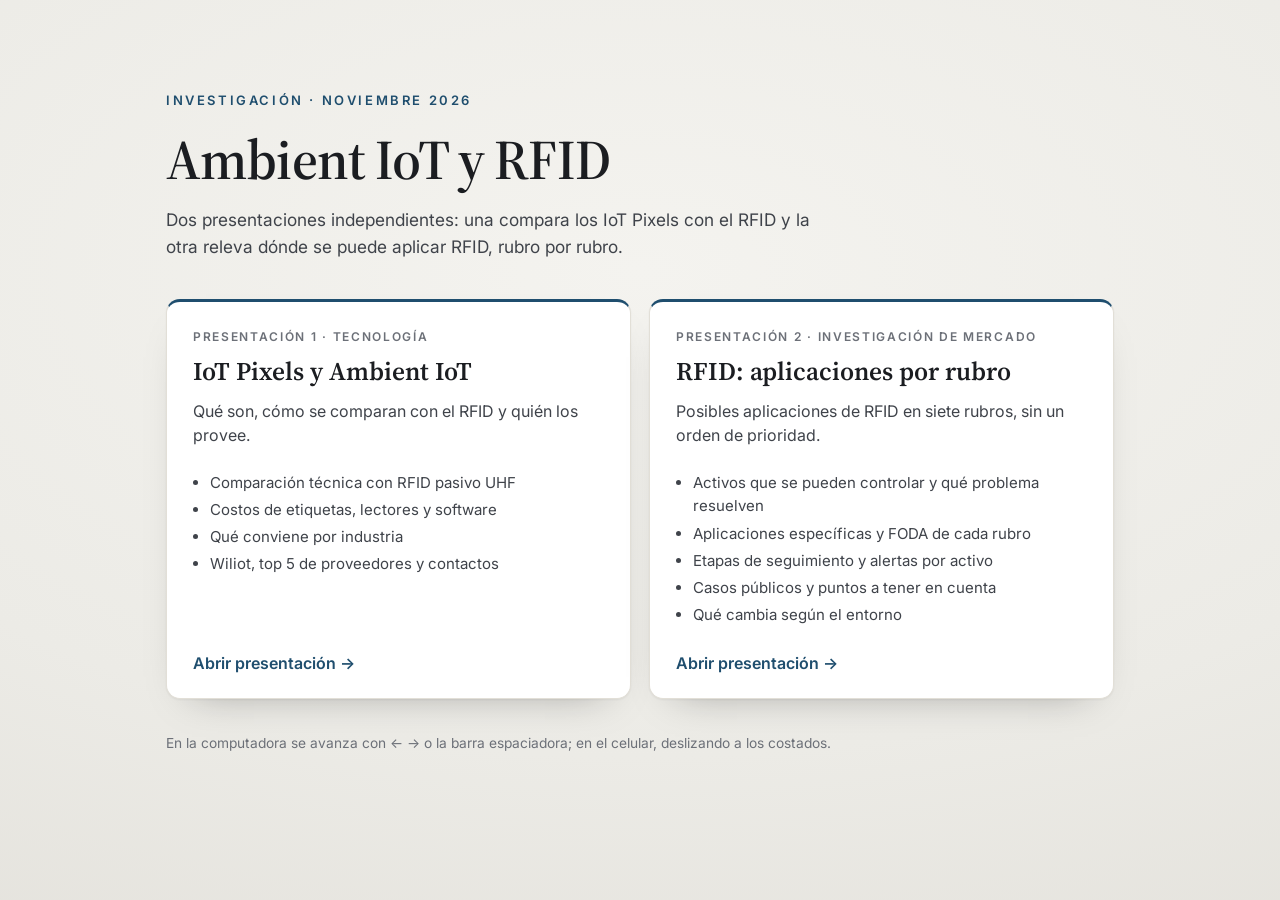
==== commit 27c7b756: "Suma aplicaciones específicas y FODA por rubro en RFID Cada uno de los 7 rubros agrega una diapositi" ====
--- a/index.html
+++ b/index.html
@@ -62,6 +62,7 @@
       <p>Posibles aplicaciones de RFID en siete rubros, sin un orden de prioridad.</p>
       <ul>
         <li>Activos que se pueden controlar y qué problema resuelven</li>
+        <li>Aplicaciones específicas y FODA de cada rubro</li>
         <li>Etapas de seguimiento y alertas por activo</li>
         <li>Casos públicos y puntos a tener en cuenta</li>
         <li>Qué cambia según el entorno</li>
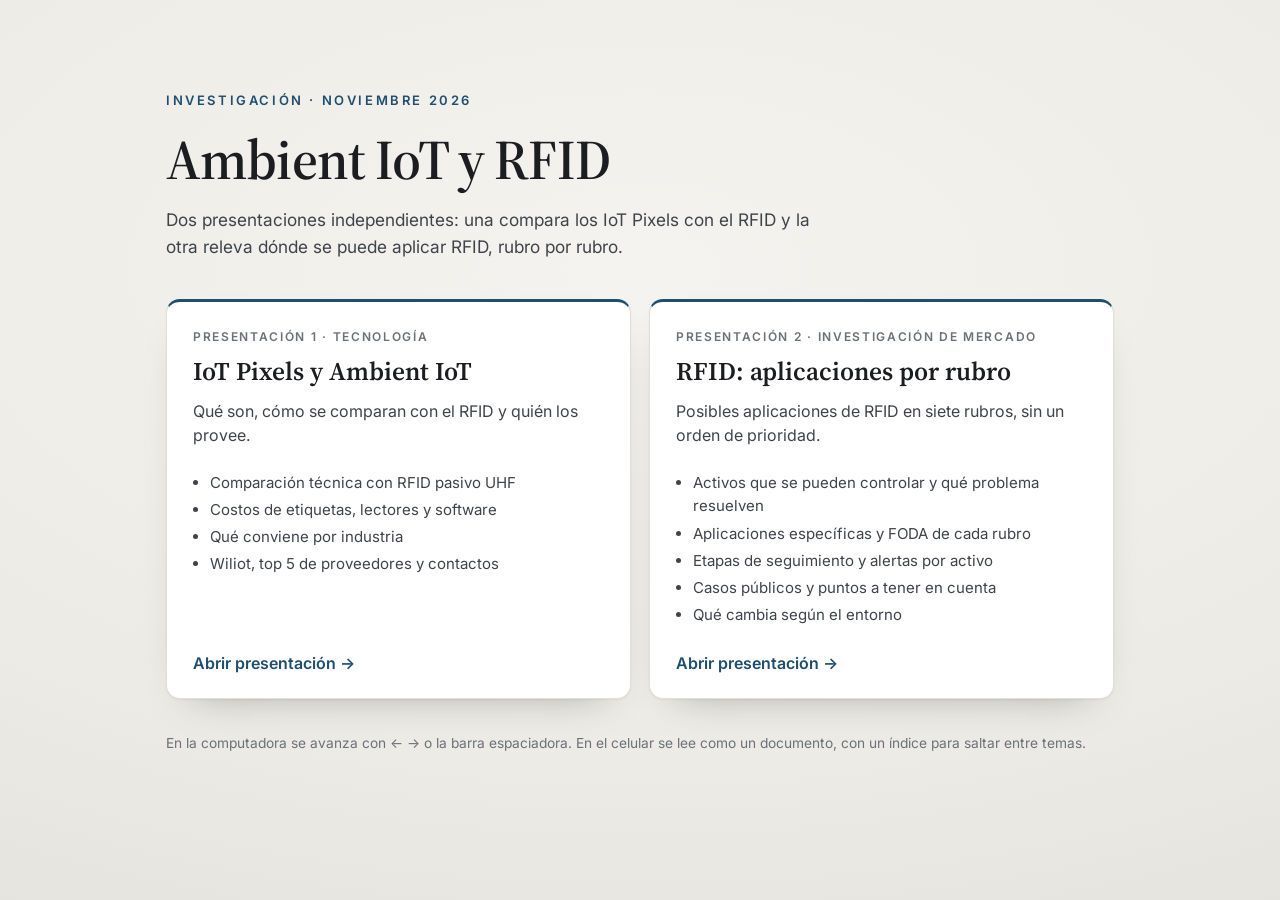
==== commit c8cdfadb: "Modo lectura para celular En pantallas de celular, las presentaciones pasan de lienzo con zoom a un " ====
--- a/index.html
+++ b/index.html
@@ -71,7 +71,7 @@
     </a>
   </div>
 
-  <footer>En la computadora se avanza con ← → o la barra espaciadora; en el celular, deslizando a los costados.</footer>
+  <footer>En la computadora se avanza con ← → o la barra espaciadora. En el celular se lee como un documento, con un índice para saltar entre temas.</footer>
 </main>
 </body>
 </html>
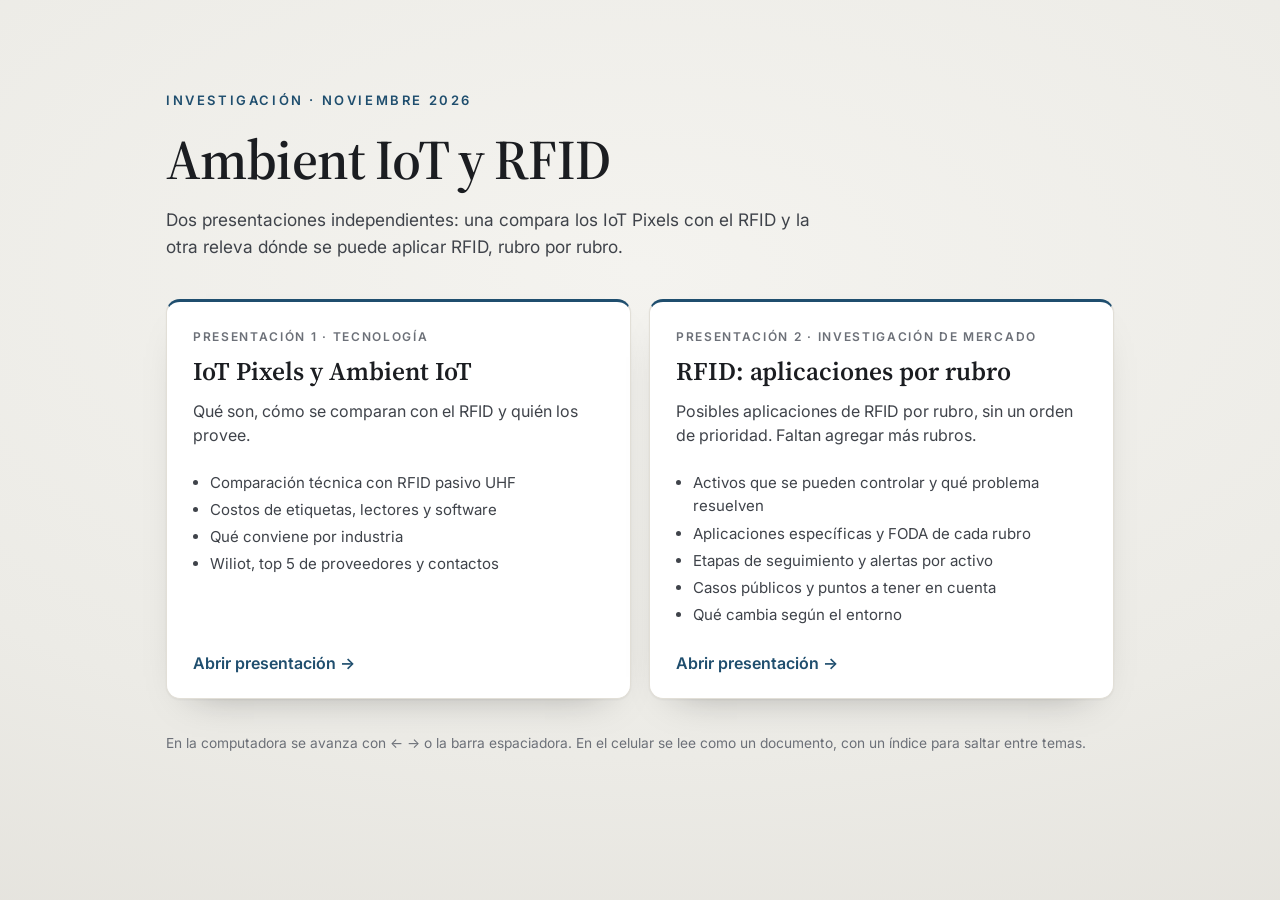
==== commit d2448000: "Quita la cantidad de rubros y aclara que faltan agregar más La investigación de RFID ya no dice "sie" ====
--- a/index.html
+++ b/index.html
@@ -59,7 +59,7 @@
     <a class="deck" href="rfid-rubros.html">
       <span class="k">Presentación 2 · Investigación de mercado</span>
       <h2>RFID: aplicaciones por rubro</h2>
-      <p>Posibles aplicaciones de RFID en siete rubros, sin un orden de prioridad.</p>
+      <p>Posibles aplicaciones de RFID por rubro, sin un orden de prioridad. Faltan agregar más rubros.</p>
       <ul>
         <li>Activos que se pueden controlar y qué problema resuelven</li>
         <li>Aplicaciones específicas y FODA de cada rubro</li>
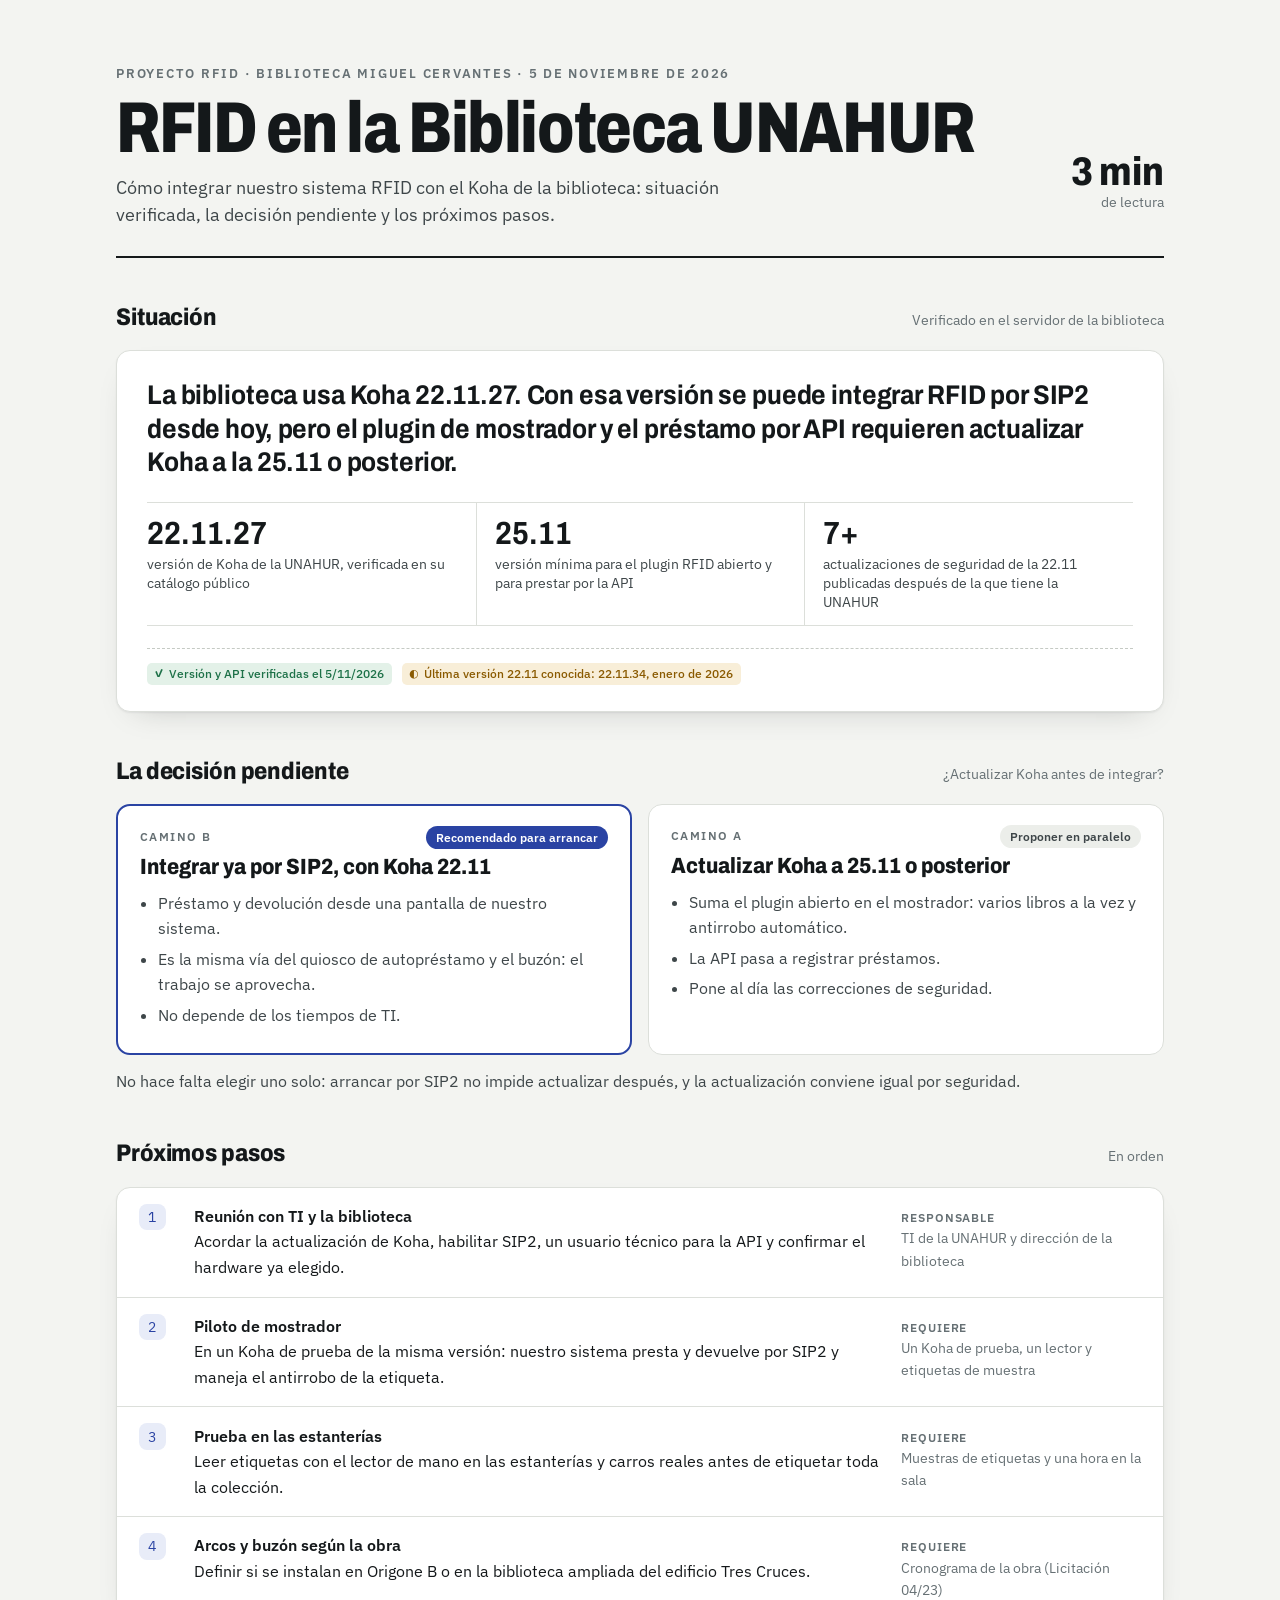
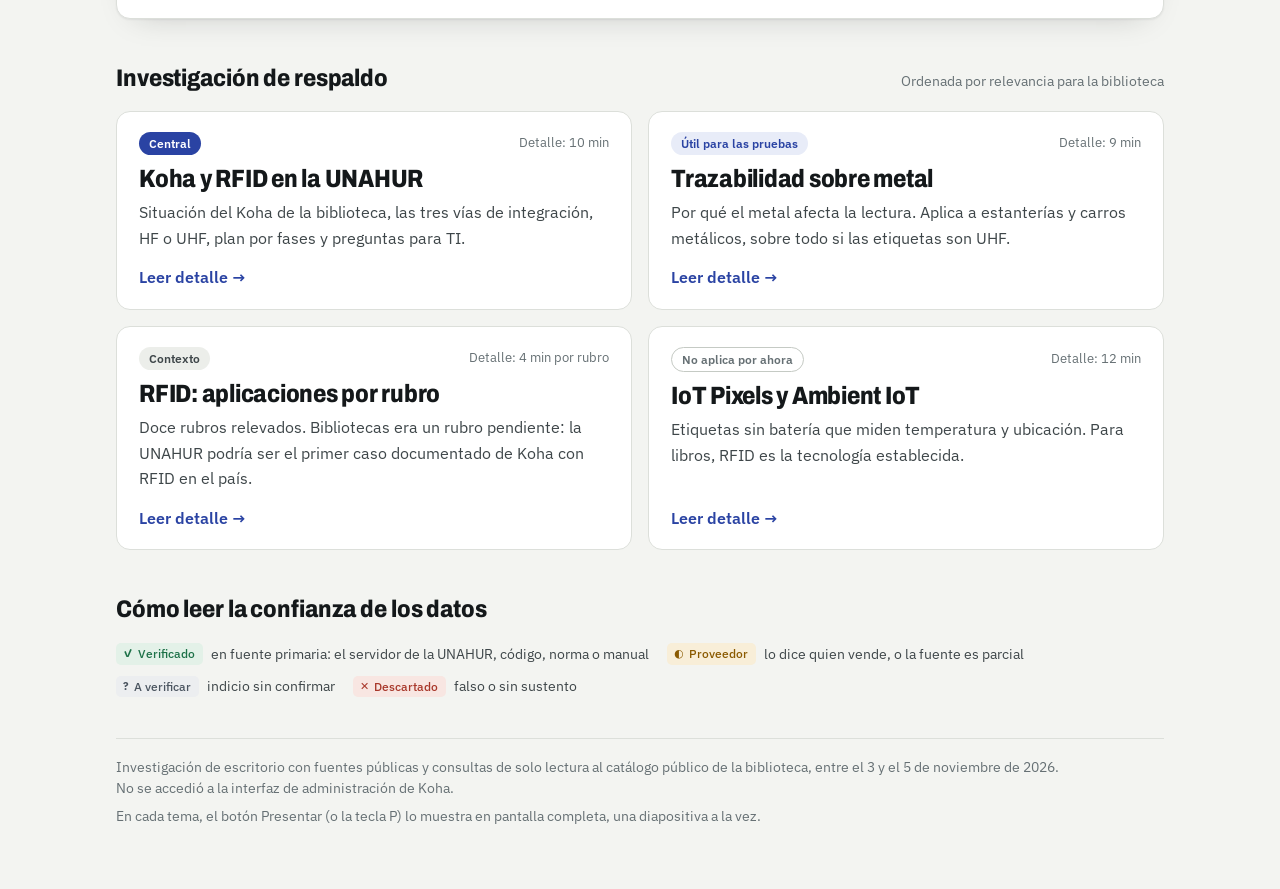
==== commit 8f3ffbf9: "Reorienta la investigación al proyecto RFID de la Biblioteca UNAHUR - Reemplaza el motor con zoom po" ====
--- a/index.html
+++ b/index.html
@@ -3,75 +3,180 @@
 <head>
 <meta charset="utf-8">
 <meta name="viewport" content="width=device-width, initial-scale=1, viewport-fit=cover">
-<title>Ambient IoT y RFID</title>
-<meta name="description" content="Dos presentaciones: IoT Pixels y Ambient IoT comparados con RFID, y posibles aplicaciones de RFID por rubro.">
-<meta name="theme-color" content="#ecebe6">
+<title>RFID en la Biblioteca UNAHUR</title>
+<meta name="claude:viewport-fit-sides" content="cover">
+<meta name="description" content="Resumen para dirección del proyecto RFID de la Biblioteca UNAHUR: situación de Koha, decisión de actualización, próximos pasos e investigación de respaldo.">
+<meta name="theme-color" content="#f3f4f1">
 <link rel="preconnect" href="https://fonts.googleapis.com">
 <link rel="preconnect" href="https://fonts.gstatic.com" crossorigin>
-<link href="https://fonts.googleapis.com/css2?family=Inter:wght@400;500;600;700&family=Source+Serif+4:ital,opsz,wght@0,8..60,400;0,8..60,500;0,8..60,600;1,8..60,400&display=swap" rel="stylesheet">
+<link href="https://fonts.googleapis.com/css2?family=Archivo:wdth,wght@75..100,500..800&family=IBM+Plex+Mono:wght@400;500&family=IBM+Plex+Sans:ital,wght@0,400;0,500;0,600;1,400&display=swap" rel="stylesheet">
+<link rel="stylesheet" href="assets/deck.css">
 <style>
-  :root {
-    --bg: #ecebe6; --card: #ffffff; --tint: #f6f5f1; --ink: #1b1d21; --soft: #3f434a; --muted: #6c7078;
-    --line: #e2dfd7; --accent: #1f4e6e;
-    --serif: "Source Serif 4", Georgia, "Times New Roman", serif;
+  /* Hoja de decisión del proyecto: situación, decisión, pasos y respaldo */
+  .wrap { max-width: 1080px; margin: 0 auto; padding-block: clamp(32px, 7vh, 72px) 56px;
+    padding-left: max(16px, env(safe-area-inset-left, 0px)); padding-right: max(16px, env(safe-area-inset-right, 0px)); }
+  .head { display: grid; grid-template-columns: minmax(0, 1fr) auto; gap: 24px; align-items: end; padding-bottom: 28px; border-bottom: 2px solid var(--ink); }
+  .head h1 { margin: 0 0 10px; font-family: var(--f-display); font-stretch: 80%; font-weight: 800; font-size: clamp(38px, 6vw, 72px); line-height: .98; letter-spacing: -.02em; text-wrap: balance; }
+  .head .ov-sub { max-width: 36em; }
+  .clock { text-align: right; font-size: 13.5px; color: var(--muted); }
+  .clock b { display: block; font-family: var(--f-display); font-stretch: 85%; font-size: 40px; line-height: 1; font-weight: 800; color: var(--ink); font-variant-numeric: tabular-nums; }
+
+  .block { margin-top: 40px; }
+  .block-h { display: flex; flex-wrap: wrap; align-items: baseline; justify-content: space-between; gap: 6px 16px; margin: 0 0 14px; }
+  .block-h h2 { margin: 0; font-family: var(--f-display); font-stretch: 88%; font-size: 24px; font-weight: 800; letter-spacing: -.005em; }
+  .block-h p { margin: 0; font-size: 14px; color: var(--muted); }
+  .exec { margin: 0; }
+  .exec .go { display: inline-block; margin-top: 18px; font-weight: 600; }
+
+  .paths { display: grid; grid-template-columns: repeat(2, minmax(0, 1fr)); gap: 16px; }
+  .path { min-width: 0; padding: 20px 22px; border-radius: 14px; background: var(--surface); border: 1px solid var(--line); }
+  .path.rec { border: 2px solid var(--accent); }
+  .path .top { display: flex; flex-wrap: wrap; align-items: center; justify-content: space-between; gap: 6px 12px; margin-bottom: 6px; }
+  .path .k { margin: 0; }
+  .path h3 { margin: 0 0 10px; font-family: var(--f-display); font-stretch: 88%; font-size: 22px; font-weight: 800; line-height: 1.15; }
+  .path ul { margin: 0; padding-left: 1.1em; color: var(--soft); }
+  .path li { margin: 0 0 5px; }
+  .pick { padding: 2px 10px; border-radius: 999px; font-size: 12px; font-weight: 600; background: var(--accent); color: var(--accent-ink); }
+  .verdict-line { margin: 14px 0 0; font-size: 15.5px; color: var(--soft); max-width: 60em; }
+
+  .steps { margin: 0; padding: 0; list-style: none; counter-reset: s; border-radius: 14px; background: var(--surface); border: 1px solid var(--line); box-shadow: var(--shadow); }
+  .steps li { counter-increment: s; display: grid; grid-template-columns: 2.2em minmax(0, 1fr) minmax(0, 15em); gap: 6px 20px; align-items: baseline; padding: 16px 22px; }
+  .steps li::before { content: counter(s); display: grid; place-items: center; width: 1.9em; height: 1.9em; border-radius: 8px; font-family: var(--f-mono); font-size: 14px; background: var(--accent-bg); color: var(--accent); }
+  .steps li + li { border-top: 1px solid var(--line); }
+  .steps .a { font-size: 16px; }
+  .steps .a b { display: block; }
+  .steps .r { font-size: 14px; color: var(--muted); }
+  .steps .r b { display: block; font-size: 11.5px; font-weight: 600; letter-spacing: .08em; text-transform: uppercase; color: var(--muted); }
+
+  .topics { display: grid; grid-template-columns: repeat(2, minmax(0, 1fr)); gap: 16px; }
+  .topic { display: flex; flex-direction: column; min-width: 0; padding: 20px 22px 18px; border-radius: 14px; background: var(--surface); border: 1px solid var(--line); color: inherit; text-decoration: none; transition: border-color .15s, box-shadow .15s; }
+  .topic:hover { border-color: var(--line2); box-shadow: var(--shadow); }
+  .topic:hover .go { text-decoration: underline; }
+  .topic .top { display: flex; flex-wrap: wrap; align-items: center; justify-content: space-between; gap: 6px 12px; margin-bottom: 10px; }
+  .topic .time { font-size: 13px; color: var(--muted); }
+  .topic h3 { margin: 0 0 8px; font-family: var(--f-display); font-stretch: 85%; font-size: 25px; font-weight: 800; line-height: 1.08; letter-spacing: -.01em; }
+  .topic p { margin: 0 0 14px; color: var(--soft); text-wrap: pretty; }
+  .topic .go { margin-top: auto; font-weight: 600; color: var(--accent); }
+  .rel { display: inline-flex; align-items: center; padding: 2px 10px; border-radius: 999px; font-size: 12px; font-weight: 600; }
+  .rel.r1 { background: var(--accent); color: var(--accent-ink); }
+  .rel.r2 { background: var(--accent-bg); color: var(--accent); }
+  .rel.r3 { background: var(--sunk); color: var(--soft); }
+  .rel.r4 { background: transparent; color: var(--muted); border: 1px solid var(--line2); }
+
+  .legend { display: flex; flex-wrap: wrap; gap: 10px 18px; margin: 0; padding: 0; list-style: none; font-size: 14px; color: var(--soft); }
+  .legend li { display: flex; align-items: center; gap: 8px; }
+  .foot { margin-top: 40px; padding-top: 18px; border-top: 1px solid var(--line); font-size: 13.5px; color: var(--muted); }
+  .foot p { margin: 0 0 6px; max-width: 70em; }
+
+  @media (max-width: 860px) {
+    .paths, .topics { grid-template-columns: minmax(0, 1fr); }
+    .steps li { grid-template-columns: 2.2em minmax(0, 1fr); }
+    .steps .r { grid-column: 2; }
   }
-  * { box-sizing: border-box; }
-  body { margin: 0; min-height: 100vh; color: var(--ink); background: radial-gradient(120% 90% at 50% 30%, #f4f3ef 0%, #ecebe6 60%, #e3e1db 100%) var(--bg);
-    font: 16px/1.55 Inter, system-ui, -apple-system, "Segoe UI", Roboto, sans-serif; }
-  .wrap { max-width: 980px; margin: 0 auto; padding: clamp(40px, 10vh, 110px) 16px 48px; }
-  .eyebrow { margin: 0; font-size: 13px; font-weight: 600; letter-spacing: .2em; text-transform: uppercase; color: var(--accent); }
-  h1 { margin: .35em 0 .3em; font-family: var(--serif); font-size: clamp(32px, 5vw, 56px); font-weight: 600; line-height: 1.08; letter-spacing: -.015em; }
-  .sub { margin: 0 0 2.2em; max-width: 38em; font-size: 1.08em; color: var(--soft); }
-  .decks { display: grid; grid-template-columns: repeat(auto-fit, minmax(280px, 1fr)); gap: 18px; }
-  .deck { display: flex; flex-direction: column; padding: 26px 26px 22px; border-radius: 14px; background: var(--card); border: 1px solid var(--line);
-    border-top: 3px solid var(--accent); color: inherit; text-decoration: none; box-shadow: 0 1px 2px rgb(0 0 0 / .05), 0 18px 40px -26px rgb(0 0 0 / .35);
-    transition: transform .2s, box-shadow .2s; }
-  .deck:hover { transform: translateY(-2px); box-shadow: 0 1px 2px rgb(0 0 0 / .05), 0 22px 44px -24px rgb(0 0 0 / .4); }
-  .deck:focus-visible { outline: 2px solid var(--accent); outline-offset: 3px; }
-  .k { font-size: 12px; font-weight: 600; letter-spacing: .14em; text-transform: uppercase; color: var(--muted); }
-  .deck h2 { margin: .4em 0 .45em; font-family: var(--serif); font-size: 1.6em; font-weight: 600; line-height: 1.2; }
-  .deck p { margin: 0 0 1.2em; color: var(--soft); }
-  .deck ul { margin: 0 0 1.4em; padding-left: 1.1em; color: var(--soft); font-size: .94em; }
-  .deck li { margin: .25em 0; }
-  .go { margin-top: auto; font-weight: 600; color: var(--accent); }
-  footer { margin-top: 2.5em; font-size: .86em; color: var(--muted); }
+  @media (max-width: 560px) {
+    .head { grid-template-columns: minmax(0, 1fr); }
+    .clock { text-align: left; display: flex; align-items: baseline; gap: 8px; }
+    .clock b { display: inline; font-size: 28px; }
+    .steps li { padding: 14px 16px; gap: 4px 12px; }
+    .path, .topic { padding: 18px 16px; }
+  }
 </style>
 </head>
 <body>
 <main class="wrap">
-  <p class="eyebrow">Investigación · Noviembre 2026</p>
-  <h1>Ambient IoT y RFID</h1>
-  <p class="sub">Dos presentaciones independientes: una compara los IoT Pixels con el RFID y la otra releva dónde se puede aplicar RFID, rubro por rubro.</p>
+  <header class="head">
+    <div>
+      <p class="eyebrow">Proyecto RFID · Biblioteca Miguel Cervantes · 5 de noviembre de 2026</p>
+      <h1>RFID en la Biblioteca UNAHUR</h1>
+      <p class="ov-sub">Cómo integrar nuestro sistema RFID con el Koha de la biblioteca: situación verificada, la decisión pendiente y los próximos pasos.</p>
+    </div>
+    <p class="clock"><b>3 min</b>de lectura</p>
+  </header>
 
-  <div class="decks">
-    <a class="deck" href="iot-pixels.html">
-      <span class="k">Presentación 1 · Tecnología</span>
-      <h2>IoT Pixels y Ambient IoT</h2>
-      <p>Qué son, cómo se comparan con el RFID y quién los provee.</p>
-      <ul>
-        <li>Comparación técnica con RFID pasivo UHF</li>
-        <li>Costos de etiquetas, lectores y software</li>
-        <li>Qué conviene por industria</li>
-        <li>Wiliot, top 5 de proveedores y contactos</li>
-      </ul>
-      <span class="go">Abrir presentación →</span>
-    </a>
-    <a class="deck" href="rfid-rubros.html">
-      <span class="k">Presentación 2 · Investigación de mercado</span>
-      <h2>RFID: aplicaciones por rubro</h2>
-      <p>Posibles aplicaciones de RFID por rubro, sin un orden de prioridad. Faltan agregar más rubros.</p>
-      <ul>
-        <li>Activos que se pueden controlar y qué problema resuelven</li>
-        <li>Aplicaciones específicas y FODA de cada rubro</li>
-        <li>Etapas de seguimiento y alertas por activo</li>
-        <li>Casos públicos y puntos a tener en cuenta</li>
-        <li>Qué cambia según el entorno</li>
-      </ul>
-      <span class="go">Abrir presentación →</span>
-    </a>
-  </div>
+  <section class="block" aria-labelledby="sit">
+    <div class="block-h"><h2 id="sit">Situación</h2><p>Verificado en el servidor de la biblioteca</p></div>
+    <div class="exec">
+      <p class="verdict">La biblioteca usa Koha 22.11.27. Con esa versión se puede integrar RFID por SIP2 desde hoy, pero el plugin de mostrador y el préstamo por API requieren actualizar Koha a la 25.11 o posterior.</p>
+      <dl class="figs">
+        <div><dt>versión de Koha de la UNAHUR, verificada en su catálogo público</dt><dd>22.11.27</dd></div>
+        <div><dt>versión mínima para el plugin RFID abierto y para prestar por la API</dt><dd>25.11</dd></div>
+        <div><dt>actualizaciones de seguridad de la 22.11 publicadas después de la que tiene la UNAHUR</dt><dd>7+</dd></div>
+      </dl>
+      <p class="conf"><span class="cf v">Versión y API verificadas el 5/11/2026</span><span class="cf p">Última versión 22.11 conocida: 22.11.34, enero de 2026</span></p>
+    </div>
+  </section>
 
-  <footer>En la computadora se avanza con ← → o la barra espaciadora. En el celular se lee como un documento, con un índice para saltar entre temas.</footer>
+  <section class="block" aria-labelledby="dec">
+    <div class="block-h"><h2 id="dec">La decisión pendiente</h2><p>¿Actualizar Koha antes de integrar?</p></div>
+    <div class="paths">
+      <div class="path rec">
+        <div class="top"><span class="k">Camino B</span><span class="pick">Recomendado para arrancar</span></div>
+        <h3>Integrar ya por SIP2, con Koha 22.11</h3>
+        <ul><li>Préstamo y devolución desde una pantalla de nuestro sistema.</li><li>Es la misma vía del quiosco de autopréstamo y el buzón: el trabajo se aprovecha.</li><li>No depende de los tiempos de TI.</li></ul>
+      </div>
+      <div class="path">
+        <div class="top"><span class="k">Camino A</span><span class="rel r3">Proponer en paralelo</span></div>
+        <h3>Actualizar Koha a 25.11 o posterior</h3>
+        <ul><li>Suma el plugin abierto en el mostrador: varios libros a la vez y antirrobo automático.</li><li>La API pasa a registrar préstamos.</li><li>Pone al día las correcciones de seguridad.</li></ul>
+      </div>
+    </div>
+    <p class="verdict-line">No hace falta elegir uno solo: arrancar por SIP2 no impide actualizar después, y la actualización conviene igual por seguridad.</p>
+  </section>
+
+  <section class="block" aria-labelledby="pasos">
+    <div class="block-h"><h2 id="pasos">Próximos pasos</h2><p>En orden</p></div>
+    <ol class="steps">
+      <li><span class="a"><b>Reunión con TI y la biblioteca</b>Acordar la actualización de Koha, habilitar SIP2, un usuario técnico para la API y confirmar el hardware ya elegido.</span><span class="r"><b>Responsable</b>TI de la UNAHUR y dirección de la biblioteca</span></li>
+      <li><span class="a"><b>Piloto de mostrador</b>En un Koha de prueba de la misma versión: nuestro sistema presta y devuelve por SIP2 y maneja el antirrobo de la etiqueta.</span><span class="r"><b>Requiere</b>Un Koha de prueba, un lector y etiquetas de muestra</span></li>
+      <li><span class="a"><b>Prueba en las estanterías</b>Leer etiquetas con el lector de mano en las estanterías y carros reales antes de etiquetar toda la colección.</span><span class="r"><b>Requiere</b>Muestras de etiquetas y una hora en la sala</span></li>
+      <li><span class="a"><b>Arcos y buzón según la obra</b>Definir si se instalan en Origone B o en la biblioteca ampliada del edificio Tres Cruces.</span><span class="r"><b>Requiere</b>Cronograma de la obra (Licitación 04/23)</span></li>
+    </ol>
+  </section>
+
+  <section class="block" aria-labelledby="temas">
+    <div class="block-h"><h2 id="temas">Investigación de respaldo</h2><p>Ordenada por relevancia para la biblioteca</p></div>
+    <div class="topics">
+      <a class="topic" href="koha.html">
+        <div class="top"><span class="rel r1">Central</span><span class="time">Detalle: 10 min</span></div>
+        <h3>Koha y RFID en la UNAHUR</h3>
+        <p>Situación del Koha de la biblioteca, las tres vías de integración, HF o UHF, plan por fases y preguntas para TI.</p>
+        <span class="go">Leer detalle →</span>
+      </a>
+      <a class="topic" href="metales.html">
+        <div class="top"><span class="rel r2">Útil para las pruebas</span><span class="time">Detalle: 9 min</span></div>
+        <h3>Trazabilidad sobre metal</h3>
+        <p>Por qué el metal afecta la lectura. Aplica a estanterías y carros metálicos, sobre todo si las etiquetas son UHF.</p>
+        <span class="go">Leer detalle →</span>
+      </a>
+      <a class="topic" href="rfid-rubros.html">
+        <div class="top"><span class="rel r3">Contexto</span><span class="time">Detalle: 4 min por rubro</span></div>
+        <h3>RFID: aplicaciones por rubro</h3>
+        <p>Doce rubros relevados. Bibliotecas era un rubro pendiente: la UNAHUR podría ser el primer caso documentado de Koha con RFID en el país.</p>
+        <span class="go">Leer detalle →</span>
+      </a>
+      <a class="topic" href="iot-pixels.html">
+        <div class="top"><span class="rel r4">No aplica por ahora</span><span class="time">Detalle: 12 min</span></div>
+        <h3>IoT Pixels y Ambient IoT</h3>
+        <p>Etiquetas sin batería que miden temperatura y ubicación. Para libros, RFID es la tecnología establecida.</p>
+        <span class="go">Leer detalle →</span>
+      </a>
+    </div>
+  </section>
+
+  <section class="block" aria-labelledby="conf">
+    <div class="block-h"><h2 id="conf">Cómo leer la confianza de los datos</h2></div>
+    <ul class="legend">
+      <li><span class="cf v">Verificado</span>en fuente primaria: el servidor de la UNAHUR, código, norma o manual</li>
+      <li><span class="cf p">Proveedor</span>lo dice quien vende, o la fuente es parcial</li>
+      <li><span class="cf u">A verificar</span>indicio sin confirmar</li>
+      <li><span class="cf x">Descartado</span>falso o sin sustento</li>
+    </ul>
+  </section>
+
+  <footer class="foot">
+    <p>Investigación de escritorio con fuentes públicas y consultas de solo lectura al catálogo público de la biblioteca, entre el 3 y el 5 de noviembre de 2026. No se accedió a la interfaz de administración de Koha.</p>
+    <p>En cada tema, el botón Presentar (o la tecla P) lo muestra en pantalla completa, una diapositiva a la vez.</p>
+  </footer>
 </main>
 </body>
 </html>
--- a/assets/deck.css
+++ b/assets/deck.css
@@ -0,0 +1,414 @@
+/* Informe con índice lateral: columna de lectura + índice fijo a la izquierda.
+   "Lo esencial" abre cada tema; el modo Presentar muestra una diapositiva por pantalla. */
+:root {
+  --bg: #f3f4f1; --surface: #ffffff; --sunk: #eceeea;
+  --ink: #14181a; --soft: #3e4649; --muted: #667074;
+  --line: #dcdfda; --line2: #c5cac4;
+  --accent: #2a43a3; --accent-ink: #ffffff; --accent-bg: #e8ecf8;
+  --ok: #1d7148; --ok-bg: #e3f1e8; --warn: #8a5a00; --warn-bg: #f8eed8;
+  --risk: #a8372a; --risk-bg: #f8e6e2; --info: #4b5560; --info-bg: #eceef0;
+  --rfid: #2a4f8a; --rfid-bg: #e5ecf6; --pixel: #1f6b58; --pixel-bg: #e2f0eb; --mix: #8a5a00; --mix-bg: #f6ecd6;
+  --shadow: 0 1px 2px rgb(20 24 26 / .06), 0 12px 32px -20px rgb(20 24 26 / .28);
+  --f-display: "Archivo", "Arial Narrow", system-ui, sans-serif;
+  --f-body: "IBM Plex Sans", system-ui, -apple-system, "Segoe UI", Roboto, sans-serif;
+  --f-mono: "IBM Plex Mono", ui-monospace, "Cascadia Mono", Consolas, monospace;
+  --topH: 56px;
+}
+@media (prefers-color-scheme: dark) {
+  :root:not([data-theme="light"]) {
+    --bg: #101413; --surface: #171c1b; --sunk: #1d2322;
+    --ink: #e6eae8; --soft: #b9c1bf; --muted: #8b9593;
+    --line: #2a3130; --line2: #3b4442;
+    --accent: #9db0ff; --accent-ink: #0d1330; --accent-bg: #1e2645;
+    --ok: #74d2a0; --ok-bg: #16301f; --warn: #e3b75a; --warn-bg: #33280f;
+    --risk: #f08c7d; --risk-bg: #3a1c17; --info: #aab3bd; --info-bg: #232a30;
+    --rfid: #93b4ef; --rfid-bg: #1b2840; --pixel: #7fd0b8; --pixel-bg: #15302a; --mix: #e3b75a; --mix-bg: #33280f;
+    --shadow: 0 1px 2px rgb(0 0 0 / .3), 0 12px 32px -20px rgb(0 0 0 / .6);
+    color-scheme: dark;
+  }
+}
+:root[data-theme="dark"] {
+  --bg: #101413; --surface: #171c1b; --sunk: #1d2322;
+  --ink: #e6eae8; --soft: #b9c1bf; --muted: #8b9593;
+  --line: #2a3130; --line2: #3b4442;
+  --accent: #9db0ff; --accent-ink: #0d1330; --accent-bg: #1e2645;
+  --ok: #74d2a0; --ok-bg: #16301f; --warn: #e3b75a; --warn-bg: #33280f;
+  --risk: #f08c7d; --risk-bg: #3a1c17; --info: #aab3bd; --info-bg: #232a30;
+  --rfid: #93b4ef; --rfid-bg: #1b2840; --pixel: #7fd0b8; --pixel-bg: #15302a; --mix: #e3b75a; --mix-bg: #33280f;
+  --shadow: 0 1px 2px rgb(0 0 0 / .3), 0 12px 32px -20px rgb(0 0 0 / .6);
+  color-scheme: dark;
+}
+
+* { box-sizing: border-box; }
+html { -webkit-text-size-adjust: 100%; scroll-behavior: smooth; scroll-padding-top: calc(var(--topH) + 20px + env(safe-area-inset-top, 0px)); }
+body { margin: 0; background: var(--bg); color: var(--ink); font: 16px/1.6 var(--f-body); }
+button { font: inherit; color: inherit; }
+a { color: var(--accent); text-underline-offset: .18em; text-decoration-thickness: 1px; }
+strong, b { font-weight: 600; color: var(--ink); }
+:focus-visible { outline: 2px solid var(--accent); outline-offset: 2px; }
+code, .mono { font-family: var(--f-mono); font-size: .9em; }
+code { padding: .08em .35em; border-radius: 4px; background: var(--sunk); border: 1px solid var(--line); overflow-wrap: anywhere; }
+pre { margin: .6em 0 1em; padding: 1em 1.1em; overflow-x: auto; border-radius: 8px; background: var(--sunk); border: 1px solid var(--line); font: 13.5px/1.55 var(--f-mono); color: var(--ink); }
+pre code { padding: 0; border: 0; background: none; font-size: 1em; }
+
+/* ---------- Barra superior ---------- */
+body::before { content: ""; position: fixed; inset: 0 0 auto; height: env(safe-area-inset-top, 0px); z-index: 30; background: var(--surface); }
+.topbar { position: sticky; top: env(safe-area-inset-top, 0px); z-index: 20; display: flex; align-items: center; gap: 10px; height: var(--topH);
+  padding-left: max(16px, env(safe-area-inset-left, 0px)); padding-right: max(16px, env(safe-area-inset-right, 0px));
+  background: var(--surface); border-bottom: 1px solid var(--line); }
+.tb-back { display: inline-flex; align-items: center; gap: 4px; min-height: 40px; padding: 0 10px 0 4px; border-radius: 8px; font-weight: 500; font-size: 14px; color: var(--soft); text-decoration: none; }
+.tb-back:hover { background: var(--sunk); color: var(--ink); }
+.tb-title { min-width: 0; flex: 1; display: flex; align-items: baseline; gap: 10px; overflow: hidden; white-space: nowrap; }
+.tb-title b { font-family: var(--f-display); font-stretch: 90%; font-weight: 700; font-size: 16px; overflow: hidden; text-overflow: ellipsis; }
+.tb-title span { font-size: 13.5px; color: var(--muted); overflow: hidden; text-overflow: ellipsis; }
+.tb-btn { flex: none; display: inline-flex; align-items: center; gap: 7px; height: 38px; padding: 0 14px; border-radius: 8px; border: 1px solid var(--line2);
+  background: var(--surface); font-size: 14px; font-weight: 500; cursor: pointer; }
+.tb-btn:hover { background: var(--sunk); }
+.tb-btn.primary { background: var(--accent); border-color: var(--accent); color: var(--accent-ink); }
+.tb-btn.primary:hover { filter: brightness(1.08); }
+.tb-btn .ico { width: 17px; height: 17px; }
+#tocBtn { display: none; }
+.progress { position: fixed; z-index: 31; left: 0; right: 0; top: calc(env(safe-area-inset-top, 0px) + var(--topH) - 2px); height: 2px; pointer-events: none; }
+.progress i { display: block; height: 100%; width: var(--p, 0%); background: var(--accent); }
+
+/* ---------- Diseño de página ---------- */
+.layout { display: grid; grid-template-columns: 250px minmax(0, 1fr); gap: 56px; max-width: 1320px; margin: 0 auto;
+  padding-left: max(24px, env(safe-area-inset-left, 0px)); padding-right: max(24px, env(safe-area-inset-right, 0px)); }
+.toc { position: sticky; top: calc(var(--topH) + env(safe-area-inset-top, 0px)); align-self: start; max-height: calc(100vh - var(--topH)); overflow: auto;
+  padding-block: 32px 24px; font-size: 14px; scrollbar-width: thin; }
+.toc-h { margin: 0 0 10px; font-size: 11.5px; font-weight: 600; letter-spacing: .14em; text-transform: uppercase; color: var(--muted); }
+.toc ol { margin: 0; padding: 0; list-style: none; }
+.toc a { display: flex; gap: 10px; padding: 6px 10px; margin-left: -10px; border-radius: 6px; line-height: 1.35; color: var(--soft); text-decoration: none; }
+.toc a:hover { background: var(--sunk); color: var(--ink); }
+.toc a.on { background: var(--accent-bg); color: var(--ink); font-weight: 500; }
+.toc .n { flex: none; width: 1.6em; font-family: var(--f-mono); font-size: 12px; padding-top: 1px; color: var(--muted); }
+.toc .esc { font-weight: 600; color: var(--ink); }
+.toc .n:empty { display: none; }
+kbd { padding: 0 5px; border-radius: 4px; border: 1px solid var(--line2); background: var(--surface); font-family: var(--f-mono); font-size: .9em; }
+.tbl .cf { margin-right: .4em; }
+.toc-foot { margin: 18px 0 0; padding-top: 14px; border-top: 1px solid var(--line); font-size: 13px; color: var(--muted); }
+
+.doc { min-width: 0; max-width: 880px; padding-block: 36px 80px; }
+
+/* ---------- Portada del tema ---------- */
+.hero { padding-bottom: 28px; }
+.eyebrow { margin: 0 0 10px; font-size: 12.5px; font-weight: 600; letter-spacing: .14em; text-transform: uppercase; color: var(--muted); }
+.hero h1 { margin: 0 0 12px; font-family: var(--f-display); font-stretch: 85%; font-weight: 800; font-size: clamp(34px, 5vw, 56px); line-height: 1.02; letter-spacing: -.015em; text-wrap: balance; }
+.hero h1 .y { font-weight: 500; color: var(--muted); }
+.hero h1 .g { color: var(--accent); }
+.ov-sub { margin: 0; max-width: 40em; font-size: 18px; line-height: 1.5; color: var(--soft); text-wrap: pretty; }
+.meta { display: flex; flex-wrap: wrap; gap: 6px 18px; margin: 16px 0 0; padding: 0; list-style: none; font-size: 13.5px; color: var(--muted); }
+
+/* Etiquetas de estado */
+.status { display: inline-flex; align-items: center; gap: 6px; margin: 0 0 14px; padding: 3px 10px; border-radius: 999px; font-size: 11.5px; font-weight: 600; letter-spacing: .1em; text-transform: uppercase; line-height: 1.5; }
+.status::before { content: ""; width: 7px; height: 7px; border-radius: 50%; background: currentColor; }
+.status.exp { background: var(--risk-bg); color: var(--risk); }
+.status.curso { background: var(--warn-bg); color: var(--warn); }
+.status.listo { background: var(--ok-bg); color: var(--ok); }
+.status.nuevo { background: var(--accent-bg); color: var(--accent); }
+
+/* ---------- Lo esencial ---------- */
+.exec { margin: 0 0 56px; padding: 28px 30px 26px; border-radius: 14px; background: var(--surface); border: 1px solid var(--line); box-shadow: var(--shadow); }
+.exec-t { display: flex; align-items: center; justify-content: space-between; gap: 12px; margin: 0 0 12px; font-family: var(--f-body); font-size: 12.5px; font-weight: 600; letter-spacing: .14em; text-transform: uppercase; color: var(--accent); }
+.exec-t small { font-size: 12px; font-weight: 500; letter-spacing: 0; text-transform: none; color: var(--muted); }
+.verdict { margin: 0 0 22px; font-family: var(--f-display); font-stretch: 90%; font-size: clamp(21px, 2.4vw, 27px); font-weight: 700; line-height: 1.25; letter-spacing: -.005em; text-wrap: pretty; }
+.ctx { margin: -10px 0 22px; padding: 10px 14px; border-radius: 8px; background: var(--accent-bg); font-size: 15px; color: var(--ink); }
+.ctx b { color: var(--accent); }
+.figs { display: grid; grid-template-columns: repeat(3, minmax(0, 1fr)); gap: 0; margin: 0 0 22px; border-block: 1px solid var(--line); }
+.figs > div { padding: 14px 18px 14px 0; }
+.figs > div + div { padding-left: 18px; border-left: 1px solid var(--line); }
+.figs dt { order: 2; font-size: 13.5px; line-height: 1.4; color: var(--soft); }
+.figs dd { margin: 0 0 4px; font-family: var(--f-display); font-stretch: 85%; font-size: clamp(24px, 2.8vw, 32px); font-weight: 700; line-height: 1.05; font-variant-numeric: tabular-nums; color: var(--ink); }
+.figs > div { display: flex; flex-direction: column; }
+.figs dd { order: 1; }
+.exec-cols { display: grid; grid-template-columns: repeat(3, minmax(0, 1fr)); gap: 22px; }
+.exec-cols h3 { margin: 0 0 6px; font-size: 13px; font-weight: 600; letter-spacing: .08em; text-transform: uppercase; color: var(--muted); }
+.exec-cols ul { margin: 0; padding-left: 1.1em; font-size: 15px; color: var(--soft); }
+.exec-cols li { margin: 0 0 6px; }
+.exec-cols p { margin: 0; font-size: 15px; color: var(--soft); }
+.exec-cols .next { padding: 12px 14px; margin: -12px -14px; border-radius: 10px; background: var(--accent-bg); }
+.exec-cols .next h3 { color: var(--accent); }
+.exec-cols .next p { color: var(--ink); }
+.conf { display: flex; flex-wrap: wrap; align-items: center; gap: 6px 10px; margin: 22px 0 0; padding-top: 14px; border-top: 1px dashed var(--line2); font-size: 13.5px; color: var(--muted); }
+
+/* Marcas de confianza */
+.cf { display: inline-flex; align-items: center; gap: 5px; padding: 1px 8px 1px 7px; border-radius: 5px; font-size: 12px; font-weight: 500; line-height: 1.6; white-space: nowrap; vertical-align: .08em; }
+.cf::before { font-weight: 700; font-size: 11px; }
+.cf.v { background: var(--ok-bg); color: var(--ok); } .cf.v::before { content: "✓"; }
+.cf.p { background: var(--warn-bg); color: var(--warn); } .cf.p::before { content: "◐"; }
+.cf.u { background: var(--info-bg); color: var(--info); } .cf.u::before { content: "?"; }
+.cf.x { background: var(--risk-bg); color: var(--risk); } .cf.x::before { content: "✕"; }
+
+/* ---------- Secciones y diapositivas como documento ---------- */
+.sec { margin: 0 0 56px; }
+.sec-h { margin: 0 0 22px; padding-top: 18px; border-top: 2px solid var(--ink); }
+.sec-n { display: block; margin-bottom: 4px; font-family: var(--f-mono); font-size: 13px; color: var(--muted); }
+.sec-h h2 { margin: 0 0 4px; font-family: var(--f-display); font-stretch: 85%; font-size: clamp(28px, 3.4vw, 38px); font-weight: 800; line-height: 1.08; letter-spacing: -.01em; text-wrap: balance; }
+.sec-h p { margin: 0; font-size: 16px; color: var(--muted); }
+.slide { margin: 0 0 40px; font-size: 16px; }
+.slide + .slide { padding-top: 32px; border-top: 1px solid var(--line); }
+.slide .kicker { display: none; }
+.slide h2 { margin: 0 0 12px; font-family: var(--f-display); font-stretch: 90%; font-size: 23px; font-weight: 700; line-height: 1.2; letter-spacing: -.005em; text-wrap: balance; }
+.slide h2 em { font-style: normal; color: var(--accent); }
+.slide h3 { margin: 0 0 6px; font-size: 1em; font-weight: 600; line-height: 1.35; color: var(--ink); }
+.slide p { margin: 0 0 .8em; }
+.lead { max-width: 44em; margin-bottom: 1.1em; font-size: 1.1em; line-height: 1.55; color: var(--soft); }
+.muted { color: var(--muted); font-size: .9em; }
+.gap { margin-top: 1.2em; }
+
+.chips { display: flex; flex-wrap: wrap; gap: 8px; margin: .4em 0 0; padding: 0; list-style: none; }
+.chips li { padding: 3px 12px; border-radius: 999px; font-size: .88em; font-weight: 500; color: var(--soft); background: var(--sunk); border: 1px solid var(--line); }
+
+.grid { display: grid; grid-template-columns: repeat(var(--cols, 2), minmax(0, 1fr)); gap: 14px; }
+.box { min-width: 0; padding: 16px 18px; border-radius: 10px; background: var(--surface); border: 1px solid var(--line); }
+.box p:last-child, .box ul:last-child { margin-bottom: 0; }
+.ico { width: 1.25em; height: 1.25em; fill: none; stroke: currentColor; stroke-width: 1.7; stroke-linecap: round; stroke-linejoin: round; flex: none; }
+.badge { display: grid; place-items: center; width: 2.3em; height: 2.3em; margin-bottom: .6em; border-radius: 8px; color: var(--accent); background: var(--accent-bg); }
+
+ul.list { margin: .3em 0 0; padding: 0; list-style: none; }
+ul.list li { position: relative; padding-left: 1.2em; margin: .4em 0; }
+ul.list li::before { content: ""; position: absolute; left: .15em; top: .7em; width: 6px; height: 6px; border-radius: 1px; background: var(--accent); }
+ul.check li::before { content: "✓"; width: auto; height: auto; top: 0; left: 0; background: none; color: var(--ok); font-weight: 700; }
+
+.note { margin: 1.1em 0 0; padding: 10px 14px; border-radius: 8px; font-size: .94em; background: var(--warn-bg); color: var(--ink); }
+.note b { color: var(--warn); }
+
+/* Flujo */
+.flow { display: grid; grid-template-columns: repeat(var(--steps, 5), minmax(0, 1fr)); gap: 18px; margin: .6em 0 0; padding: 0; list-style: none; }
+.flow li { position: relative; min-width: 0; padding: 14px; border-radius: 10px; background: var(--surface); border: 1px solid var(--line); font-size: .92em; }
+.flow li:not(:last-child)::after { content: "→"; position: absolute; right: -15px; top: 18px; width: 12px; text-align: center; color: var(--muted); }
+.flow .step { display: block; margin-bottom: 2px; font-family: var(--f-mono); font-size: .76em; color: var(--muted); }
+.flow p { margin: 0; color: var(--soft); }
+
+/* Mosaico de sensores */
+.tiles { display: grid; grid-template-columns: repeat(6, minmax(0, 1fr)); gap: 10px; margin: .4em 0 0; padding: 0; list-style: none; }
+.tiles li { display: flex; flex-direction: column; align-items: center; gap: 8px; padding: 14px 6px; border-radius: 10px; text-align: center; font-weight: 500; font-size: .9em; background: var(--surface); border: 1px solid var(--line); }
+.tiles .ico { width: 1.7em; height: 1.7em; color: var(--accent); }
+
+/* Comparaciones */
+.cmp { display: grid; gap: 6px; }
+.cmp .row { display: grid; grid-template-columns: minmax(8em, .75fr) 2fr 2fr; gap: 6px; }
+.cmp .row > div { min-width: 0; padding: 10px 14px; border-radius: 8px; background: var(--surface); border: 1px solid var(--line); }
+.cmp .a { box-shadow: inset 3px 0 0 var(--rfid); }
+.cmp .b { box-shadow: inset 3px 0 0 var(--pixel); }
+.cmp .lbl { background: transparent !important; border-color: transparent !important; padding-left: 0 !important; font-weight: 600; color: var(--ink); }
+.cmp .hd > div { padding-block: 2px; background: transparent; border-color: transparent; box-shadow: none; font-size: .78em; font-weight: 600; letter-spacing: .1em; text-transform: uppercase; }
+.cmp .hd .a { color: var(--rfid); } .cmp .hd .b { color: var(--pixel); }
+.cmp.dense { font-size: .9em; }
+
+.vs { display: grid; grid-template-columns: 1fr auto 1fr; gap: 16px; align-items: stretch; margin: .4em 0 1.2em; }
+.vs .box { display: flex; flex-direction: column; justify-content: center; }
+.vs .who { font-size: .76em; font-weight: 600; letter-spacing: .12em; text-transform: uppercase; margin-bottom: .4em; }
+.vs .q { margin: 0; font-family: var(--f-display); font-stretch: 90%; font-size: 1.45em; line-height: 1.25; font-weight: 700; }
+.vs .sep { align-self: center; color: var(--muted); }
+.vs .rf { border-top: 3px solid var(--rfid); } .vs .rf .who { color: var(--rfid); }
+.vs .px { border-top: 3px solid var(--pixel); } .vs .px .who { color: var(--pixel); }
+
+.tag { display: inline-block; padding: 1px 9px; border-radius: 999px; font-size: .76em; font-weight: 600; white-space: nowrap; }
+.t-rfid { background: var(--rfid-bg); color: var(--rfid); }
+.t-pixel { background: var(--pixel-bg); color: var(--pixel); }
+.t-mix { background: var(--mix-bg); color: var(--mix); }
+.ind .box header { display: flex; flex-wrap: wrap; align-items: center; justify-content: space-between; gap: 6px 12px; margin-bottom: .4em; }
+.ind .box h3 { margin: 0; }
+.ind .box p { margin: 0; color: var(--soft); font-size: .94em; }
+.rule .big { margin: .3em 0 0; font-family: var(--f-display); font-stretch: 90%; font-size: 1.3em; line-height: 1.3; font-weight: 600; }
+.rule .rf { border-top: 3px solid var(--rfid); } .rule .px { border-top: 3px solid var(--pixel); }
+
+/* Cifras */
+.stats { display: grid; grid-template-columns: repeat(3, minmax(0, 1fr)); gap: 14px; margin: .2em 0 1.2em; }
+.stat { padding-top: 10px; border-top: 2px solid var(--accent); }
+.stat b { display: block; font-family: var(--f-display); font-stretch: 85%; font-size: clamp(28px, 3vw, 40px); line-height: 1; font-weight: 800; color: var(--accent); font-variant-numeric: tabular-nums; }
+.stat span { display: block; margin-top: .4em; font-size: .92em; color: var(--soft); }
+
+/* Ranking */
+.rank { display: flex; gap: 16px; align-items: flex-start; padding: 16px 0; border-top: 1px solid var(--line); }
+.rank:first-of-type { border-top: 0; padding-top: 4px; }
+.num { flex: none; display: grid; place-items: center; width: 2em; height: 2em; border-radius: 8px; font-family: var(--f-mono); font-weight: 500; color: var(--accent-ink); background: var(--accent); }
+.rank h3 { font-family: var(--f-display); font-stretch: 90%; font-size: 1.25em; margin-bottom: .25em; }
+.rank h3 small { font-family: var(--f-body); font-size: .62em; font-weight: 400; color: var(--muted); }
+.rank p { margin: 0; color: var(--soft); }
+.rank .of { display: block; margin-top: .4em; color: var(--ink); }
+
+/* Contactos */
+.contact h3 { font-family: var(--f-display); font-stretch: 90%; font-size: 1.25em; }
+.contact ul { margin: .5em 0 0; padding: 0; list-style: none; }
+.contact li { display: flex; gap: 10px; align-items: flex-start; margin: .45em 0; font-size: .93em; overflow-wrap: anywhere; }
+.contact .ico { margin-top: .2em; color: var(--accent); }
+.pill { display: inline-block; margin-left: .3em; padding: 0 8px; border-radius: 999px; font-size: .75em; font-weight: 600; color: var(--accent); background: var(--accent-bg); }
+
+/* Tablas */
+.tbl { font-size: .92em; }
+.tbl .row { display: grid; grid-template-columns: minmax(0, 1fr) minmax(0, 1.35fr) minmax(0, 1.35fr); gap: 18px; padding: 9px 0; border-bottom: 1px solid var(--line); }
+.tbl .row > div { min-width: 0; }
+.tbl .row > div:first-child { font-weight: 600; color: var(--ink); }
+.tbl .row > div:not(:first-child) { color: var(--soft); }
+.tbl .hd { padding-top: 0; border-bottom: 2px solid var(--line2); }
+.tbl .hd > div { font-size: .76em; font-weight: 600; letter-spacing: .1em; text-transform: uppercase; color: var(--muted) !important; }
+.tbl.c4 .row { grid-template-columns: minmax(0, 1fr) minmax(0, 1.2fr) minmax(0, 1.2fr) minmax(0, .9fr); }
+.tbl.c2 .row { grid-template-columns: minmax(0, 1fr) minmax(0, 2fr); }
+
+/* Etapas */
+.stages { font-size: .9em; }
+.st { display: grid; grid-template-columns: minmax(8em, .85fr) 3fr minmax(10em, 1.25fr); gap: 6px 20px; align-items: center; padding: 9px 0; border-bottom: 1px solid var(--line); }
+.st > div { min-width: 0; }
+.st h3 { margin: 0; font-size: 1em; }
+.st.hd { padding-top: 0; border-bottom: 2px solid var(--line2); }
+.st.hd > div { font-size: .76em; font-weight: 600; letter-spacing: .1em; text-transform: uppercase; color: var(--muted); }
+.chain { display: flex; flex-wrap: wrap; align-items: center; gap: 6px 20px; margin: 0; padding: 0; list-style: none; }
+.chain li { position: relative; padding: 1px 9px; border-radius: 6px; font-size: .9em; white-space: nowrap; background: var(--surface); border: 1px solid var(--line2); }
+.chain li + li::before { content: "→"; position: absolute; left: -16px; color: var(--muted); }
+.chain.big { font-size: 1.05em; margin: .3em 0 0; }
+.alert { display: flex; gap: 8px; align-items: flex-start; margin: 0; color: var(--soft); }
+.alert .ico { width: 1.1em; height: 1.1em; margin-top: .22em; color: var(--warn); }
+.box .alert { margin-top: .8em; }
+
+/* Prioridades, casos y preguntas */
+.k { display: block; margin-bottom: .3em; font-size: .72em; font-weight: 600; letter-spacing: .12em; text-transform: uppercase; color: var(--muted); }
+.prio header { display: flex; align-items: center; gap: 10px; margin-bottom: .6em; }
+.prio .num { width: 1.8em; height: 1.8em; font-size: .95em; }
+.prio h3 { margin: 0; font-family: var(--f-display); font-stretch: 90%; font-size: 1.18em; }
+.prio dl { display: grid; grid-template-columns: auto 1fr; gap: 6px 14px; margin: 0; font-size: .92em; }
+.prio dt { font-weight: 500; color: var(--muted); }
+.prio dd { margin: 0; }
+.prio.apps dl { grid-template-columns: 1fr; gap: 0; }
+.prio.apps dt { margin-top: .5em; font-size: .72em; font-weight: 600; letter-spacing: .08em; text-transform: uppercase; }
+.prio.apps header { margin-bottom: .1em; }
+.prio .soon { display: flex; flex-direction: column; justify-content: center; background: transparent; border: 1.5px dashed var(--line2); }
+.prio .soon h3 { margin: 0 0 .3em; color: var(--muted); }
+.prio .soon p { margin: 0; font-size: .9em; color: var(--muted); }
+.case h3 { margin-bottom: .1em; font-family: var(--f-display); font-stretch: 90%; font-size: 1.12em; }
+.case h3 a { color: var(--ink); text-decoration-color: var(--line2); }
+.case h3 a:hover { color: var(--accent); }
+.case .loc { display: block; margin-bottom: .45em; font-size: .8em; color: var(--muted); }
+.case p { font-size: .94em; color: var(--soft); }
+.box.hl { background: var(--accent-bg); border-color: transparent; }
+.qs .qn { display: block; font-family: var(--f-mono); font-size: 1.1em; color: var(--accent); }
+.qs .q { margin: .3em 0 .5em; font-family: var(--f-display); font-stretch: 90%; font-size: 1.25em; font-weight: 700; line-height: 1.3; }
+.qs p:last-child { color: var(--soft); }
+.apps-grid { font-size: .9em; gap: 12px; }
+.app { display: flex; flex-direction: column; }
+.app h3 { margin-bottom: .3em; }
+.app p { margin: 0 0 .6em; color: var(--soft); }
+.app .dato { margin: auto 0 0; padding-top: .55em; border-top: 1px solid var(--line); font-size: .9em; color: var(--muted); }
+.foda { font-size: .92em; gap: 12px; }
+.foda .q { border-top: 3px solid var(--qc); }
+.foda .q h3 { color: var(--qc); font-size: .78em; font-weight: 600; letter-spacing: .12em; text-transform: uppercase; margin-bottom: .2em; }
+.foda .q ul.list li { margin: .35em 0; }
+.foda .q ul.list li::before { background: var(--qc); }
+.foda .f { --qc: var(--ok); } .foda .d { --qc: var(--warn); } .foda .o { --qc: var(--accent); } .foda .a { --qc: var(--risk); }
+
+/* Diagrama de arquitectura (tema Koha) */
+.arch { display: grid; grid-template-columns: repeat(var(--cols, 4), minmax(0, 1fr)); gap: 28px; margin: .6em 0 1em; padding: 0; list-style: none; }
+.arch > li { position: relative; min-width: 0; padding: 14px; border-radius: 10px; background: var(--surface); border: 1px solid var(--line); }
+.arch > li:not(:last-child)::after { content: attr(data-via); position: absolute; right: -27px; top: 50%; width: 26px; transform: translateY(-50%); text-align: center; font-family: var(--f-mono); font-size: 11px; color: var(--muted); }
+.arch > li:not(:last-child)::before { content: ""; position: absolute; right: -24px; top: calc(50% + 10px); width: 20px; height: 1px; background: var(--line2); }
+.arch .who { display: block; margin-bottom: 4px; font-family: var(--f-mono); font-size: 11.5px; color: var(--muted); }
+.arch h3 { margin: 0 0 4px; }
+.arch p { margin: 0; font-size: .9em; color: var(--soft); }
+.arch .ours { background: var(--accent-bg); border-color: transparent; }
+.arch .ours .who { color: var(--accent); }
+
+/* Fuentes */
+.sources { columns: 2 16em; column-gap: 2.2em; margin: .2em 0 0; padding-left: 1.3em; font-size: .86em; }
+.sources li { break-inside: avoid; margin: 0 0 .45em; overflow-wrap: anywhere; }
+.srcgroups { columns: 2 16em; column-gap: 2.2em; font-size: .86em; }
+.srcgroups section { break-inside: avoid; margin-bottom: 1em; }
+.srcgroups h3 { margin: 0 0 .3em; font-size: 1em; color: var(--ink); }
+.srcgroups ul { margin: 0; padding-left: 1.2em; }
+.srcgroups li { margin: 0 0 .35em; overflow-wrap: anywhere; }
+
+.doc-end { margin-top: 56px; padding-top: 22px; border-top: 2px solid var(--ink); display: flex; flex-wrap: wrap; gap: 12px 24px; align-items: center; justify-content: space-between; font-size: 15px; }
+.doc-end a { font-weight: 500; }
+
+/* ---------- Modo Presentar: una diapositiva por pantalla ---------- */
+.pres-only { display: none; }
+html.present, html.present body { overflow: hidden; }
+.present .topbar, .present .toc, .present .progress, .present .doc-end { display: none; }
+.present .doc > *, .present .sec > * { display: none; }
+.present .doc > .sec { display: block; margin: 0; }
+.present .is-cur { display: flex !important; flex-direction: column; position: fixed; inset: 0; z-index: 40; overflow: auto; margin: 0 !important; border: 0 !important; border-radius: 0 !important; box-shadow: none !important;
+  padding: max(5vh, env(safe-area-inset-top, 0px)) max(7vw, env(safe-area-inset-right, 0px)) calc(96px + env(safe-area-inset-bottom, 0px)) max(7vw, env(safe-area-inset-left, 0px));
+  background: var(--bg); font-size: clamp(16px, calc(.5vw + .9vh + 4px), 24px); }
+.present .is-cur > * { width: 100%; max-width: 1240px; margin-inline: auto; }
+.present .is-cur > .in, .present .is-cur.hero > :first-child { margin-top: auto; }
+.present .is-cur > :last-child { margin-bottom: auto; }
+.present .slide.is-cur .kicker { display: flex; align-items: center; gap: .6em; margin: 0 0 .7em; font-size: .7em; font-weight: 600; letter-spacing: .14em; text-transform: uppercase; color: var(--accent); }
+.present .slide.is-cur h2 { font-size: clamp(28px, calc(1.6vw + 1.8vh), 54px); font-stretch: 85%; font-weight: 800; margin-bottom: .55em; }
+.present .sec-h.is-cur { justify-content: center; }
+.present .sec-h.is-cur h2 { font-size: clamp(40px, 6vw, 88px); }
+.present .sec-h.is-cur p { font-size: 1.2em; }
+.present .hero.is-cur h1 { font-size: clamp(44px, 6.4vw, 96px); }
+.present .exec.is-cur { background: var(--surface); }
+.present .is-cur .pres-only { display: block; }
+.pbar { position: fixed; z-index: 41; right: max(16px, env(safe-area-inset-right, 0px)); bottom: calc(16px + env(safe-area-inset-bottom, 0px)); display: flex; align-items: center; gap: 2px; padding: 5px;
+  border-radius: 12px; background: var(--surface); border: 1px solid var(--line); box-shadow: var(--shadow); }
+.pbar[hidden] { display: none; }
+.pbar button { display: grid; place-items: center; width: 42px; height: 42px; padding: 0; border: 0; border-radius: 8px; background: transparent; cursor: pointer; }
+.pbar button:hover:not(:disabled) { background: var(--sunk); }
+.pbar button:disabled { opacity: .3; cursor: default; }
+.pbar #pNext { background: var(--accent); color: var(--accent-ink); }
+.pbar .where { display: flex; flex-direction: column; min-width: 10em; max-width: 18em; padding: 0 10px; line-height: 1.25; }
+.pbar #pSec { font-size: 13px; font-weight: 600; white-space: nowrap; overflow: hidden; text-overflow: ellipsis; }
+.pbar #pCount { font-family: var(--f-mono); font-size: 11.5px; color: var(--muted); }
+.pbar .ico { width: 20px; height: 20px; }
+.pprog { position: fixed; z-index: 41; left: 0; right: 0; bottom: 0; height: 3px; }
+.pprog[hidden] { display: none; }
+.pprog i { display: block; height: 100%; width: var(--pp, 0%); background: var(--accent); transition: width .3s; }
+
+/* ---------- Pantallas medianas y celular ---------- */
+@media (max-width: 1100px) {
+  .layout { grid-template-columns: minmax(0, 1fr); gap: 0; }
+  #tocBtn { display: inline-flex; }
+  .toc { position: fixed; z-index: 25; top: calc(var(--topH) + env(safe-area-inset-top, 0px)); left: 0; right: 0; max-height: 70vh; padding: 16px max(16px, env(safe-area-inset-right, 0px)) 20px max(16px, env(safe-area-inset-left, 0px));
+    background: var(--surface); border-bottom: 1px solid var(--line); box-shadow: var(--shadow); }
+  .toc:not(.open) { display: none; }
+  .toc a { margin-left: 0; padding: 10px; }
+  .doc { margin: 0 auto; }
+  .apps-grid { --cols: 2 !important; }
+}
+@media (max-width: 760px) {
+  :root { --topH: 52px; }
+  .layout { padding-left: max(16px, env(safe-area-inset-left, 0px)); padding-right: max(16px, env(safe-area-inset-right, 0px)); }
+  .tb-title span, #presentBtn, .tb-back span { display: none; }
+  .doc { padding-block: 24px 56px; }
+  .ov-sub { font-size: 16.5px; }
+  .exec { padding: 20px 18px; margin-inline: -4px; }
+  .figs { grid-template-columns: 1fr; }
+  .figs > div + div { padding-left: 0; border-left: 0; border-top: 1px solid var(--line); }
+  .figs > div { flex-direction: row; align-items: baseline; gap: 14px; padding: 10px 0; }
+  .figs dd { flex: none; min-width: 4.2em; font-size: 24px; }
+  .exec-cols { grid-template-columns: 1fr; gap: 18px; }
+  .exec-cols .next { margin: 0; }
+  .slide { font-size: 15.5px; }
+  .grid, .stats, .arch { --cols: 1 !important; grid-template-columns: 1fr; }
+  .arch { gap: 22px; }
+  .arch > li:not(:last-child)::after { right: auto; left: 50%; top: auto; bottom: -21px; transform: translateX(-50%); width: auto; }
+  .arch > li:not(:last-child)::before { display: none; }
+  .stat { display: flex; align-items: baseline; gap: 12px; }
+  .stat b { font-size: 1.9em; min-width: 3.2em; }
+  .stat span { margin: 0; }
+  .flow { grid-template-columns: 1fr; gap: 14px; }
+  .flow li { display: grid; grid-template-columns: auto 1fr; column-gap: 12px; }
+  .flow li .badge { grid-row: span 3; margin: 0; }
+  .flow li:not(:last-child)::after { content: "↓"; right: auto; left: 26px; top: auto; bottom: -17px; }
+  .tiles { grid-template-columns: repeat(3, minmax(0, 1fr)); gap: 8px; }
+  .cmp .row { grid-template-columns: 1fr 1fr; }
+  .cmp .lbl { grid-column: 1 / -1; padding: 8px 0 0 !important; }
+  .cmp .row.hd { display: none; }
+  .cmp .row:not(.hd) > .a::before, .cmp .row:not(.hd) > .b::before { display: block; margin-bottom: 2px; font-size: .72em; font-weight: 600; letter-spacing: .08em; text-transform: uppercase; }
+  .cmp .row:not(.hd) > .a::before { content: var(--la, "RFID"); color: var(--rfid); }
+  .cmp .row:not(.hd) > .b::before { content: var(--lb, "IoT Pixel"); color: var(--pixel); }
+  .vs { grid-template-columns: 1fr; gap: 8px; }
+  .vs .sep { justify-self: center; }
+  .tbl .hd { display: none; }
+  .tbl .row, .tbl.c4 .row, .tbl.c2 .row { display: block; margin-bottom: 8px; padding: 10px 12px; border: 1px solid var(--line); border-radius: 8px; background: var(--surface); }
+  .tbl .row > div + div { margin-top: 6px; }
+  .tbl .row > div[data-l]:not(:first-child)::before { content: attr(data-l); display: block; font-size: .72em; font-weight: 600; letter-spacing: .06em; text-transform: uppercase; color: var(--muted); }
+  .st.hd { display: none; }
+  .st { grid-template-columns: 1fr; gap: 8px; margin-bottom: 8px; padding: 10px 12px; border: 1px solid var(--line); border-radius: 8px; background: var(--surface); }
+  .chain li { white-space: normal; }
+  .prio dl { grid-template-columns: 1fr; gap: 0; }
+  .prio dt { margin-top: .45em; font-size: .75em; letter-spacing: .06em; text-transform: uppercase; }
+  .sources, .srcgroups { columns: 1; }
+}
+@media (prefers-reduced-motion: reduce) { html { scroll-behavior: auto; } * { transition: none !important; } }
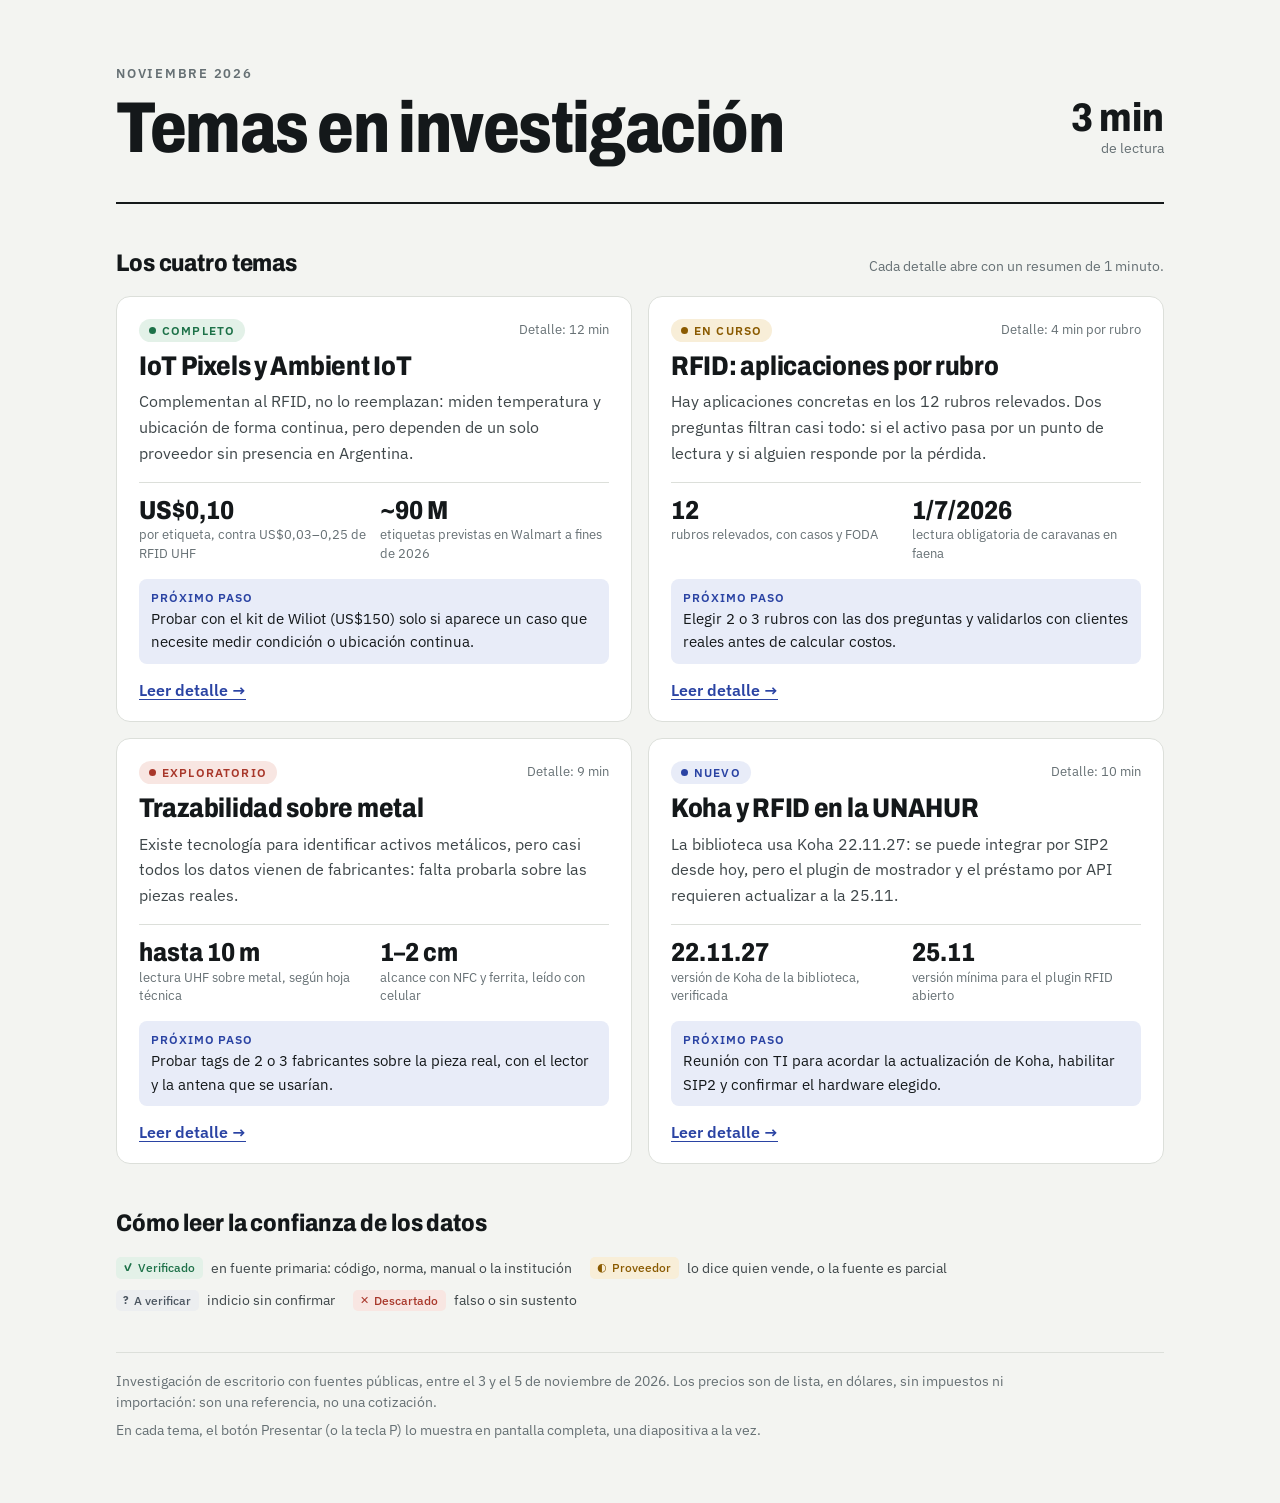
==== commit ca37eeba: "Portada como temas en investigación, independientes entre sí - La portada pasa a llamarse "Temas en " ====
--- a/index.html
+++ b/index.html
@@ -3,16 +3,16 @@
 <head>
 <meta charset="utf-8">
 <meta name="viewport" content="width=device-width, initial-scale=1, viewport-fit=cover">
-<title>RFID en la Biblioteca UNAHUR</title>
+<title>Temas en investigación</title>
 <meta name="claude:viewport-fit-sides" content="cover">
-<meta name="description" content="Resumen para dirección del proyecto RFID de la Biblioteca UNAHUR: situación de Koha, decisión de actualización, próximos pasos e investigación de respaldo.">
+<meta name="description" content="Cuatro temas en investigación: IoT Pixels, RFID por rubro, trazabilidad sobre metal y Koha con RFID.">
 <meta name="theme-color" content="#f3f4f1">
 <link rel="preconnect" href="https://fonts.googleapis.com">
 <link rel="preconnect" href="https://fonts.gstatic.com" crossorigin>
 <link href="https://fonts.googleapis.com/css2?family=Archivo:wdth,wght@75..100,500..800&family=IBM+Plex+Mono:wght@400;500&family=IBM+Plex+Sans:ital,wght@0,400;0,500;0,600;1,400&display=swap" rel="stylesheet">
 <link rel="stylesheet" href="assets/deck.css">
 <style>
-  /* Hoja de decisión del proyecto: situación, decisión, pasos y respaldo */
+  /* Cuatro fichas iguales: conclusión, cifras y próximo paso de cada tema; el detalle a un clic */
   .wrap { max-width: 1080px; margin: 0 auto; padding-block: clamp(32px, 7vh, 72px) 56px;
     padding-left: max(16px, env(safe-area-inset-left, 0px)); padding-right: max(16px, env(safe-area-inset-right, 0px)); }
   .head { display: grid; grid-template-columns: minmax(0, 1fr) auto; gap: 24px; align-items: end; padding-bottom: 28px; border-bottom: 2px solid var(--ink); }
@@ -25,60 +25,36 @@
   .block-h { display: flex; flex-wrap: wrap; align-items: baseline; justify-content: space-between; gap: 6px 16px; margin: 0 0 14px; }
   .block-h h2 { margin: 0; font-family: var(--f-display); font-stretch: 88%; font-size: 24px; font-weight: 800; letter-spacing: -.005em; }
   .block-h p { margin: 0; font-size: 14px; color: var(--muted); }
-  .exec { margin: 0; }
-  .exec .go { display: inline-block; margin-top: 18px; font-weight: 600; }
-
-  .paths { display: grid; grid-template-columns: repeat(2, minmax(0, 1fr)); gap: 16px; }
-  .path { min-width: 0; padding: 20px 22px; border-radius: 14px; background: var(--surface); border: 1px solid var(--line); }
-  .path.rec { border: 2px solid var(--accent); }
-  .path .top { display: flex; flex-wrap: wrap; align-items: center; justify-content: space-between; gap: 6px 12px; margin-bottom: 6px; }
-  .path .k { margin: 0; }
-  .path h3 { margin: 0 0 10px; font-family: var(--f-display); font-stretch: 88%; font-size: 22px; font-weight: 800; line-height: 1.15; }
-  .path ul { margin: 0; padding-left: 1.1em; color: var(--soft); }
-  .path li { margin: 0 0 5px; }
-  .pick { padding: 2px 10px; border-radius: 999px; font-size: 12px; font-weight: 600; background: var(--accent); color: var(--accent-ink); }
-  .verdict-line { margin: 14px 0 0; font-size: 15.5px; color: var(--soft); max-width: 60em; }
-
-  .steps { margin: 0; padding: 0; list-style: none; counter-reset: s; border-radius: 14px; background: var(--surface); border: 1px solid var(--line); box-shadow: var(--shadow); }
-  .steps li { counter-increment: s; display: grid; grid-template-columns: 2.2em minmax(0, 1fr) minmax(0, 15em); gap: 6px 20px; align-items: baseline; padding: 16px 22px; }
-  .steps li::before { content: counter(s); display: grid; place-items: center; width: 1.9em; height: 1.9em; border-radius: 8px; font-family: var(--f-mono); font-size: 14px; background: var(--accent-bg); color: var(--accent); }
-  .steps li + li { border-top: 1px solid var(--line); }
-  .steps .a { font-size: 16px; }
-  .steps .a b { display: block; }
-  .steps .r { font-size: 14px; color: var(--muted); }
-  .steps .r b { display: block; font-size: 11.5px; font-weight: 600; letter-spacing: .08em; text-transform: uppercase; color: var(--muted); }
 
   .topics { display: grid; grid-template-columns: repeat(2, minmax(0, 1fr)); gap: 16px; }
-  .topic { display: flex; flex-direction: column; min-width: 0; padding: 20px 22px 18px; border-radius: 14px; background: var(--surface); border: 1px solid var(--line); color: inherit; text-decoration: none; transition: border-color .15s, box-shadow .15s; }
-  .topic:hover { border-color: var(--line2); box-shadow: var(--shadow); }
-  .topic:hover .go { text-decoration: underline; }
+  .topic { display: flex; flex-direction: column; min-width: 0; padding: 22px 22px 18px; border-radius: 14px; background: var(--surface); border: 1px solid var(--line); }
   .topic .top { display: flex; flex-wrap: wrap; align-items: center; justify-content: space-between; gap: 6px 12px; margin-bottom: 10px; }
+  .topic .status { margin: 0; }
   .topic .time { font-size: 13px; color: var(--muted); }
-  .topic h3 { margin: 0 0 8px; font-family: var(--f-display); font-stretch: 85%; font-size: 25px; font-weight: 800; line-height: 1.08; letter-spacing: -.01em; }
-  .topic p { margin: 0 0 14px; color: var(--soft); text-wrap: pretty; }
-  .topic .go { margin-top: auto; font-weight: 600; color: var(--accent); }
-  .rel { display: inline-flex; align-items: center; padding: 2px 10px; border-radius: 999px; font-size: 12px; font-weight: 600; }
-  .rel.r1 { background: var(--accent); color: var(--accent-ink); }
-  .rel.r2 { background: var(--accent-bg); color: var(--accent); }
-  .rel.r3 { background: var(--sunk); color: var(--soft); }
-  .rel.r4 { background: transparent; color: var(--muted); border: 1px solid var(--line2); }
+  .topic h3 { margin: 0 0 8px; font-family: var(--f-display); font-stretch: 85%; font-size: 27px; font-weight: 800; line-height: 1.08; letter-spacing: -.01em; }
+  .topic h3 a { color: inherit; text-decoration: none; }
+  .topic h3 a:hover { color: var(--accent); }
+  .topic > p { margin: 0 0 16px; color: var(--soft); text-wrap: pretty; }
+  .topic dl { display: grid; grid-template-columns: repeat(2, minmax(0, 1fr)); gap: 12px; margin: auto 0 0; padding-top: 14px; border-top: 1px solid var(--line); }
+  .topic dl div { display: flex; flex-direction: column; min-width: 0; }
+  .topic dd { order: 1; margin: 0 0 2px; font-family: var(--f-display); font-stretch: 85%; font-size: 26px; font-weight: 800; line-height: 1.05; font-variant-numeric: tabular-nums; }
+  .topic dt { order: 2; font-size: 13px; line-height: 1.4; color: var(--muted); }
+  .topic .nx { margin: 16px 0 14px; padding: 10px 12px; border-radius: 8px; background: var(--accent-bg); font-size: 14.5px; color: var(--ink); }
+  .topic .nx b { display: block; font-size: 11.5px; font-weight: 600; letter-spacing: .08em; text-transform: uppercase; color: var(--accent); }
+  .topic .go { font-weight: 600; }
 
   .legend { display: flex; flex-wrap: wrap; gap: 10px 18px; margin: 0; padding: 0; list-style: none; font-size: 14px; color: var(--soft); }
   .legend li { display: flex; align-items: center; gap: 8px; }
   .foot { margin-top: 40px; padding-top: 18px; border-top: 1px solid var(--line); font-size: 13.5px; color: var(--muted); }
   .foot p { margin: 0 0 6px; max-width: 70em; }
 
-  @media (max-width: 860px) {
-    .paths, .topics { grid-template-columns: minmax(0, 1fr); }
-    .steps li { grid-template-columns: 2.2em minmax(0, 1fr); }
-    .steps .r { grid-column: 2; }
-  }
+  @media (max-width: 860px) { .topics { grid-template-columns: minmax(0, 1fr); } }
   @media (max-width: 560px) {
     .head { grid-template-columns: minmax(0, 1fr); }
     .clock { text-align: left; display: flex; align-items: baseline; gap: 8px; }
     .clock b { display: inline; font-size: 28px; }
-    .steps li { padding: 14px 16px; gap: 4px 12px; }
-    .path, .topic { padding: 18px 16px; }
+    .topic { padding: 18px 16px 16px; }
+    .topic h3 { font-size: 24px; }
   }
 </style>
 </head>
@@ -86,87 +62,66 @@
 <main class="wrap">
   <header class="head">
     <div>
-      <p class="eyebrow">Proyecto RFID · Biblioteca Miguel Cervantes · 5 de noviembre de 2026</p>
-      <h1>RFID en la Biblioteca UNAHUR</h1>
-      <p class="ov-sub">Cómo integrar nuestro sistema RFID con el Koha de la biblioteca: situación verificada, la decisión pendiente y los próximos pasos.</p>
+      <p class="eyebrow">Noviembre 2026</p>
+      <h1>Temas en investigación</h1>
     </div>
     <p class="clock"><b>3 min</b>de lectura</p>
   </header>
 
-  <section class="block" aria-labelledby="sit">
-    <div class="block-h"><h2 id="sit">Situación</h2><p>Verificado en el servidor de la biblioteca</p></div>
-    <div class="exec">
-      <p class="verdict">La biblioteca usa Koha 22.11.27. Con esa versión se puede integrar RFID por SIP2 desde hoy, pero el plugin de mostrador y el préstamo por API requieren actualizar Koha a la 25.11 o posterior.</p>
-      <dl class="figs">
-        <div><dt>versión de Koha de la UNAHUR, verificada en su catálogo público</dt><dd>22.11.27</dd></div>
-        <div><dt>versión mínima para el plugin RFID abierto y para prestar por la API</dt><dd>25.11</dd></div>
-        <div><dt>actualizaciones de seguridad de la 22.11 publicadas después de la que tiene la UNAHUR</dt><dd>7+</dd></div>
-      </dl>
-      <p class="conf"><span class="cf v">Versión y API verificadas el 5/11/2026</span><span class="cf p">Última versión 22.11 conocida: 22.11.34, enero de 2026</span></p>
-    </div>
-  </section>
-
-  <section class="block" aria-labelledby="dec">
-    <div class="block-h"><h2 id="dec">La decisión pendiente</h2><p>¿Actualizar Koha antes de integrar?</p></div>
-    <div class="paths">
-      <div class="path rec">
-        <div class="top"><span class="k">Camino B</span><span class="pick">Recomendado para arrancar</span></div>
-        <h3>Integrar ya por SIP2, con Koha 22.11</h3>
-        <ul><li>Préstamo y devolución desde una pantalla de nuestro sistema.</li><li>Es la misma vía del quiosco de autopréstamo y el buzón: el trabajo se aprovecha.</li><li>No depende de los tiempos de TI.</li></ul>
-      </div>
-      <div class="path">
-        <div class="top"><span class="k">Camino A</span><span class="rel r3">Proponer en paralelo</span></div>
-        <h3>Actualizar Koha a 25.11 o posterior</h3>
-        <ul><li>Suma el plugin abierto en el mostrador: varios libros a la vez y antirrobo automático.</li><li>La API pasa a registrar préstamos.</li><li>Pone al día las correcciones de seguridad.</li></ul>
-      </div>
-    </div>
-    <p class="verdict-line">No hace falta elegir uno solo: arrancar por SIP2 no impide actualizar después, y la actualización conviene igual por seguridad.</p>
-  </section>
-
-  <section class="block" aria-labelledby="pasos">
-    <div class="block-h"><h2 id="pasos">Próximos pasos</h2><p>En orden</p></div>
-    <ol class="steps">
-      <li><span class="a"><b>Reunión con TI y la biblioteca</b>Acordar la actualización de Koha, habilitar SIP2, un usuario técnico para la API y confirmar el hardware ya elegido.</span><span class="r"><b>Responsable</b>TI de la UNAHUR y dirección de la biblioteca</span></li>
-      <li><span class="a"><b>Piloto de mostrador</b>En un Koha de prueba de la misma versión: nuestro sistema presta y devuelve por SIP2 y maneja el antirrobo de la etiqueta.</span><span class="r"><b>Requiere</b>Un Koha de prueba, un lector y etiquetas de muestra</span></li>
-      <li><span class="a"><b>Prueba en las estanterías</b>Leer etiquetas con el lector de mano en las estanterías y carros reales antes de etiquetar toda la colección.</span><span class="r"><b>Requiere</b>Muestras de etiquetas y una hora en la sala</span></li>
-      <li><span class="a"><b>Arcos y buzón según la obra</b>Definir si se instalan en Origone B o en la biblioteca ampliada del edificio Tres Cruces.</span><span class="r"><b>Requiere</b>Cronograma de la obra (Licitación 04/23)</span></li>
-    </ol>
-  </section>
-
   <section class="block" aria-labelledby="temas">
-    <div class="block-h"><h2 id="temas">Investigación de respaldo</h2><p>Ordenada por relevancia para la biblioteca</p></div>
+    <div class="block-h"><h2 id="temas">Los cuatro temas</h2><p>Cada detalle abre con un resumen de 1 minuto.</p></div>
     <div class="topics">
-      <a class="topic" href="koha.html">
-        <div class="top"><span class="rel r1">Central</span><span class="time">Detalle: 10 min</span></div>
-        <h3>Koha y RFID en la UNAHUR</h3>
-        <p>Situación del Koha de la biblioteca, las tres vías de integración, HF o UHF, plan por fases y preguntas para TI.</p>
-        <span class="go">Leer detalle →</span>
-      </a>
-      <a class="topic" href="metales.html">
-        <div class="top"><span class="rel r2">Útil para las pruebas</span><span class="time">Detalle: 9 min</span></div>
-        <h3>Trazabilidad sobre metal</h3>
-        <p>Por qué el metal afecta la lectura. Aplica a estanterías y carros metálicos, sobre todo si las etiquetas son UHF.</p>
-        <span class="go">Leer detalle →</span>
-      </a>
-      <a class="topic" href="rfid-rubros.html">
-        <div class="top"><span class="rel r3">Contexto</span><span class="time">Detalle: 4 min por rubro</span></div>
-        <h3>RFID: aplicaciones por rubro</h3>
-        <p>Doce rubros relevados. Bibliotecas era un rubro pendiente: la UNAHUR podría ser el primer caso documentado de Koha con RFID en el país.</p>
-        <span class="go">Leer detalle →</span>
-      </a>
-      <a class="topic" href="iot-pixels.html">
-        <div class="top"><span class="rel r4">No aplica por ahora</span><span class="time">Detalle: 12 min</span></div>
-        <h3>IoT Pixels y Ambient IoT</h3>
-        <p>Etiquetas sin batería que miden temperatura y ubicación. Para libros, RFID es la tecnología establecida.</p>
-        <span class="go">Leer detalle →</span>
-      </a>
+      <article class="topic">
+        <div class="top"><span class="status listo">Completo</span><span class="time">Detalle: 12 min</span></div>
+        <h3><a href="iot-pixels.html">IoT Pixels y Ambient IoT</a></h3>
+        <p>Complementan al RFID, no lo reemplazan: miden temperatura y ubicación de forma continua, pero dependen de un solo proveedor sin presencia en Argentina.</p>
+        <dl>
+          <div><dt>por etiqueta, contra US$0,03–0,25 de RFID UHF</dt><dd>US$0,10</dd></div>
+          <div><dt>etiquetas previstas en Walmart a fines de 2026</dt><dd>~90 M</dd></div>
+        </dl>
+        <p class="nx"><b>Próximo paso</b>Probar con el kit de Wiliot (US$150) solo si aparece un caso que necesite medir condición o ubicación continua.</p>
+        <a class="go" href="iot-pixels.html">Leer detalle →</a>
+      </article>
+      <article class="topic">
+        <div class="top"><span class="status curso">En curso</span><span class="time">Detalle: 4 min por rubro</span></div>
+        <h3><a href="rfid-rubros.html">RFID: aplicaciones por rubro</a></h3>
+        <p>Hay aplicaciones concretas en los 12 rubros relevados. Dos preguntas filtran casi todo: si el activo pasa por un punto de lectura y si alguien responde por la pérdida.</p>
+        <dl>
+          <div><dt>rubros relevados, con casos y FODA</dt><dd>12</dd></div>
+          <div><dt>lectura obligatoria de caravanas en faena</dt><dd>1/7/2026</dd></div>
+        </dl>
+        <p class="nx"><b>Próximo paso</b>Elegir 2 o 3 rubros con las dos preguntas y validarlos con clientes reales antes de calcular costos.</p>
+        <a class="go" href="rfid-rubros.html">Leer detalle →</a>
+      </article>
+      <article class="topic">
+        <div class="top"><span class="status exp">Exploratorio</span><span class="time">Detalle: 9 min</span></div>
+        <h3><a href="metales.html">Trazabilidad sobre metal</a></h3>
+        <p>Existe tecnología para identificar activos metálicos, pero casi todos los datos vienen de fabricantes: falta probarla sobre las piezas reales.</p>
+        <dl>
+          <div><dt>lectura UHF sobre metal, según hoja técnica</dt><dd>hasta 10 m</dd></div>
+          <div><dt>alcance con NFC y ferrita, leído con celular</dt><dd>1–2 cm</dd></div>
+        </dl>
+        <p class="nx"><b>Próximo paso</b>Probar tags de 2 o 3 fabricantes sobre la pieza real, con el lector y la antena que se usarían.</p>
+        <a class="go" href="metales.html">Leer detalle →</a>
+      </article>
+      <article class="topic">
+        <div class="top"><span class="status nuevo">Nuevo</span><span class="time">Detalle: 10 min</span></div>
+        <h3><a href="koha.html">Koha y RFID en la UNAHUR</a></h3>
+        <p>La biblioteca usa Koha 22.11.27: se puede integrar por SIP2 desde hoy, pero el plugin de mostrador y el préstamo por API requieren actualizar a la 25.11.</p>
+        <dl>
+          <div><dt>versión de Koha de la biblioteca, verificada</dt><dd>22.11.27</dd></div>
+          <div><dt>versión mínima para el plugin RFID abierto</dt><dd>25.11</dd></div>
+        </dl>
+        <p class="nx"><b>Próximo paso</b>Reunión con TI para acordar la actualización de Koha, habilitar SIP2 y confirmar el hardware elegido.</p>
+        <a class="go" href="koha.html">Leer detalle →</a>
+      </article>
     </div>
   </section>
 
   <section class="block" aria-labelledby="conf">
     <div class="block-h"><h2 id="conf">Cómo leer la confianza de los datos</h2></div>
     <ul class="legend">
-      <li><span class="cf v">Verificado</span>en fuente primaria: el servidor de la UNAHUR, código, norma o manual</li>
+      <li><span class="cf v">Verificado</span>en fuente primaria: código, norma, manual o la institución</li>
       <li><span class="cf p">Proveedor</span>lo dice quien vende, o la fuente es parcial</li>
       <li><span class="cf u">A verificar</span>indicio sin confirmar</li>
       <li><span class="cf x">Descartado</span>falso o sin sustento</li>
@@ -174,7 +129,7 @@
   </section>
 
   <footer class="foot">
-    <p>Investigación de escritorio con fuentes públicas y consultas de solo lectura al catálogo público de la biblioteca, entre el 3 y el 5 de noviembre de 2026. No se accedió a la interfaz de administración de Koha.</p>
+    <p>Investigación de escritorio con fuentes públicas, entre el 3 y el 5 de noviembre de 2026. Los precios son de lista, en dólares, sin impuestos ni importación: son una referencia, no una cotización.</p>
     <p>En cada tema, el botón Presentar (o la tecla P) lo muestra en pantalla completa, una diapositiva a la vez.</p>
   </footer>
 </main>
